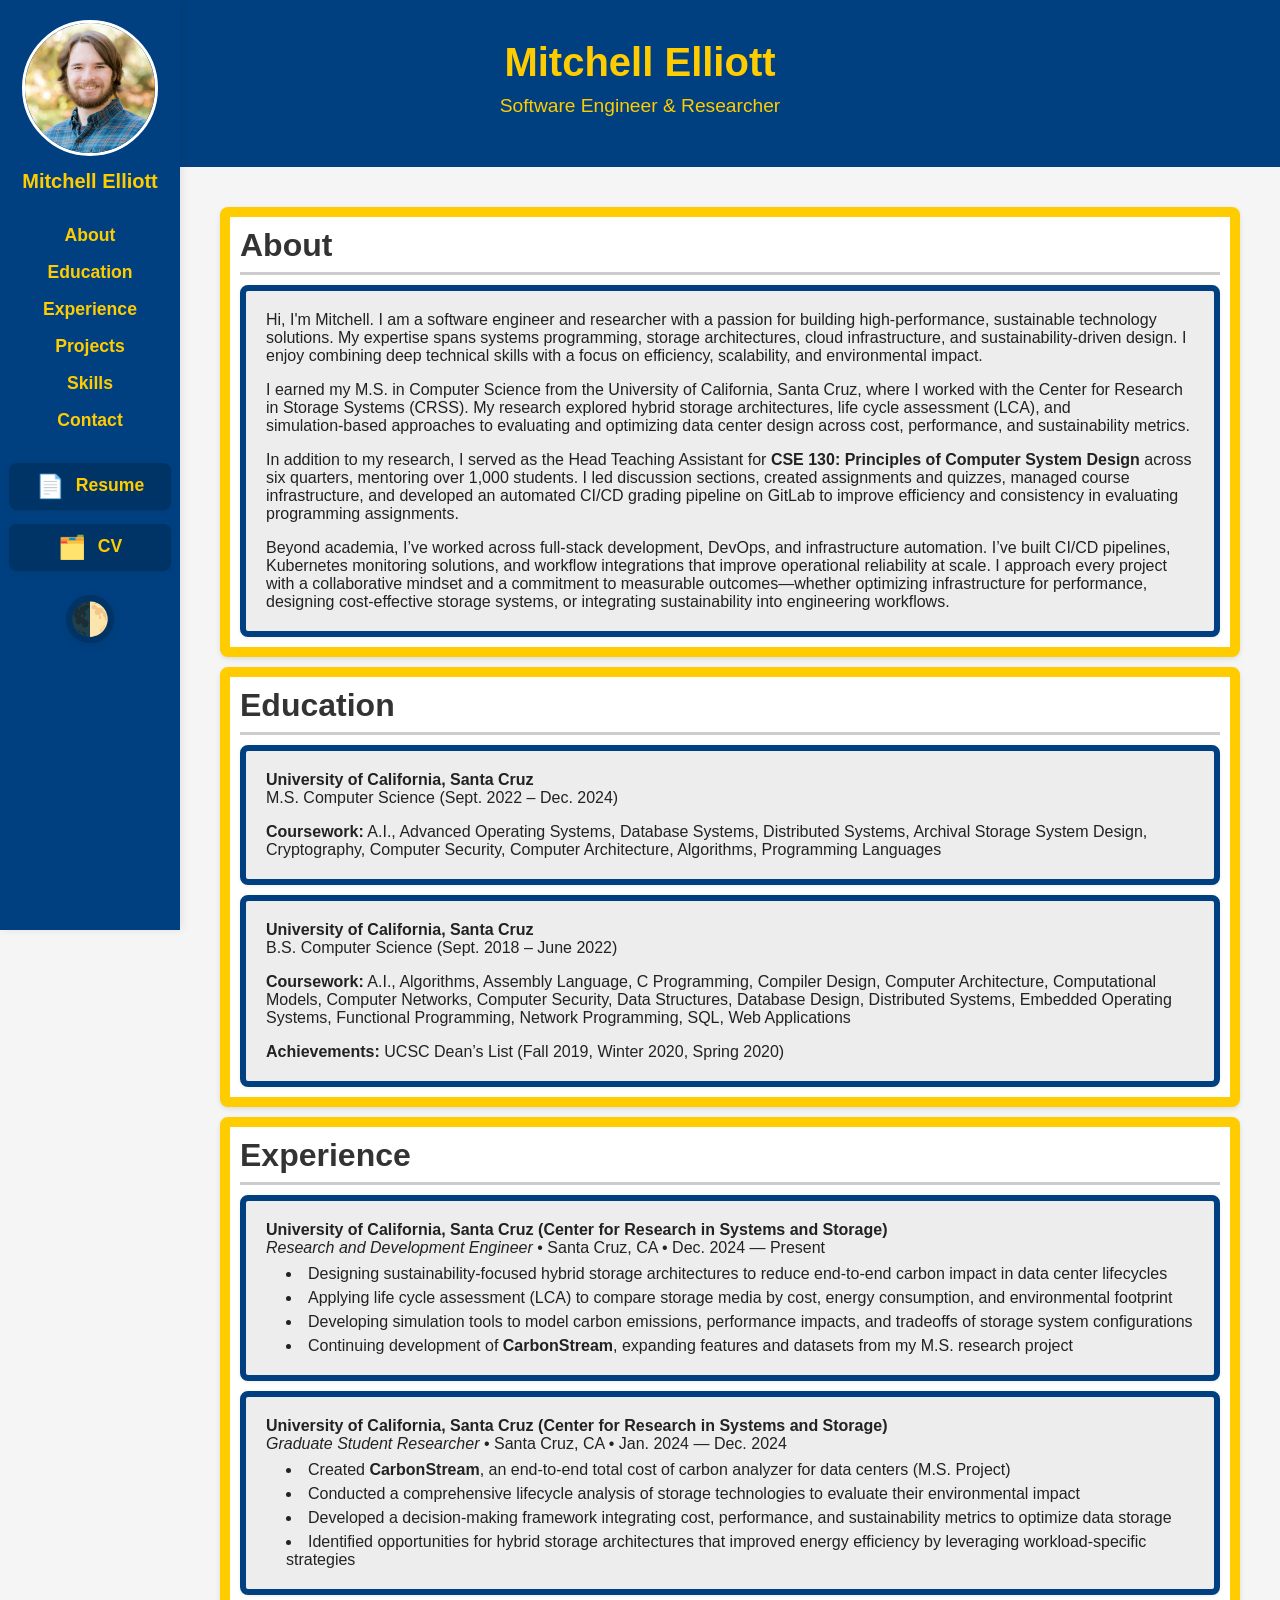
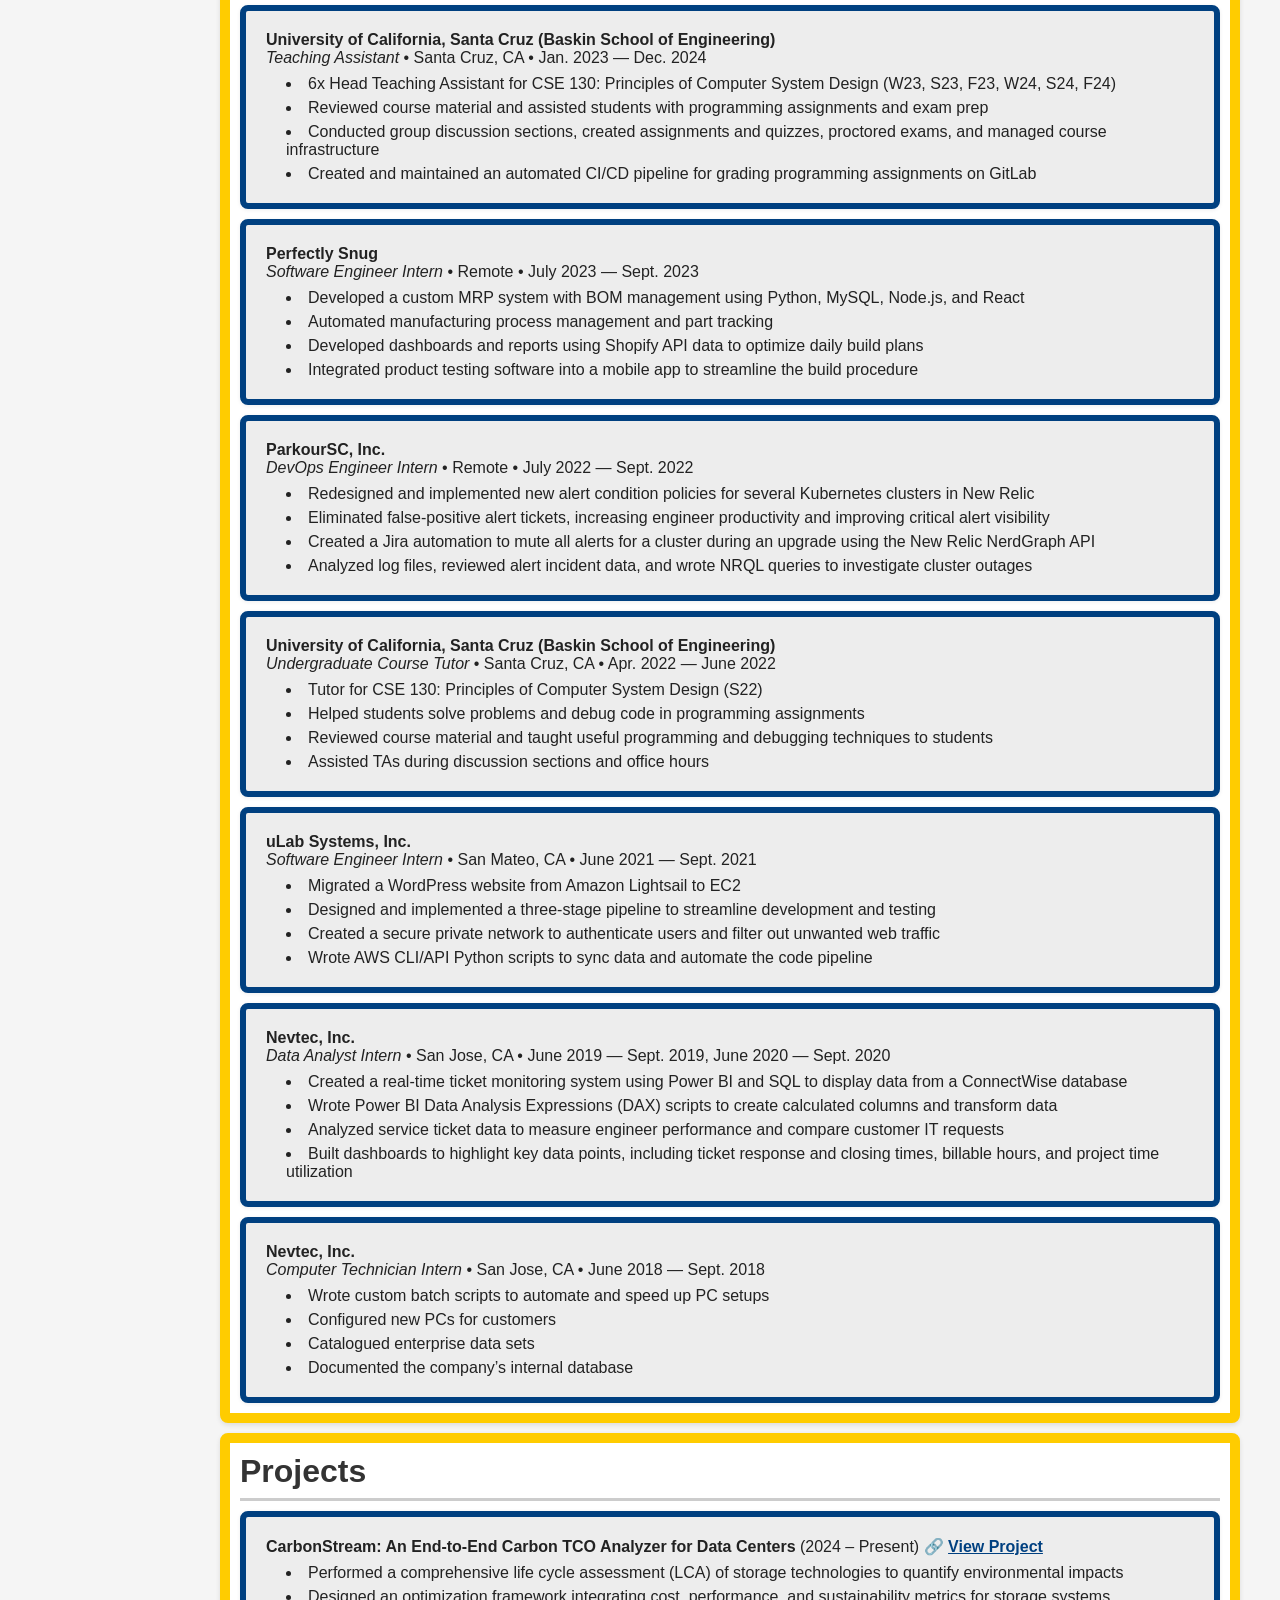
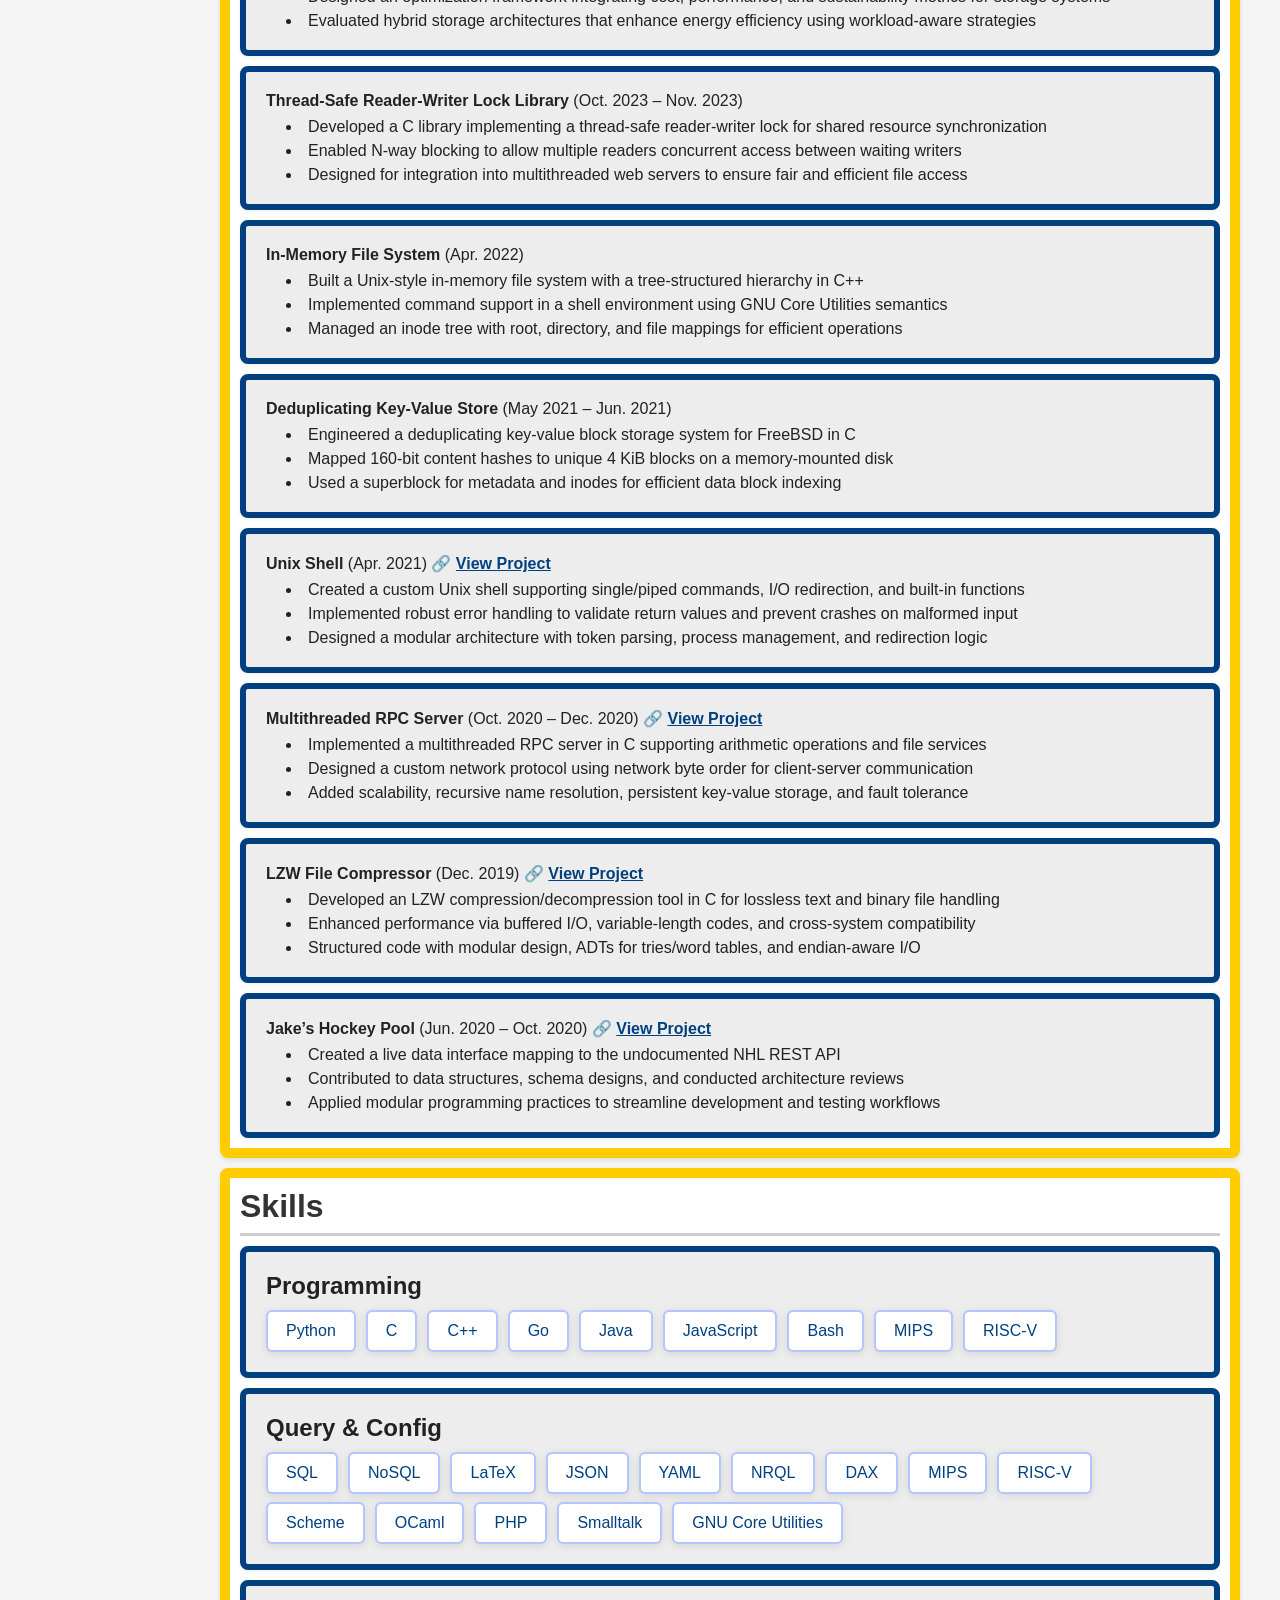
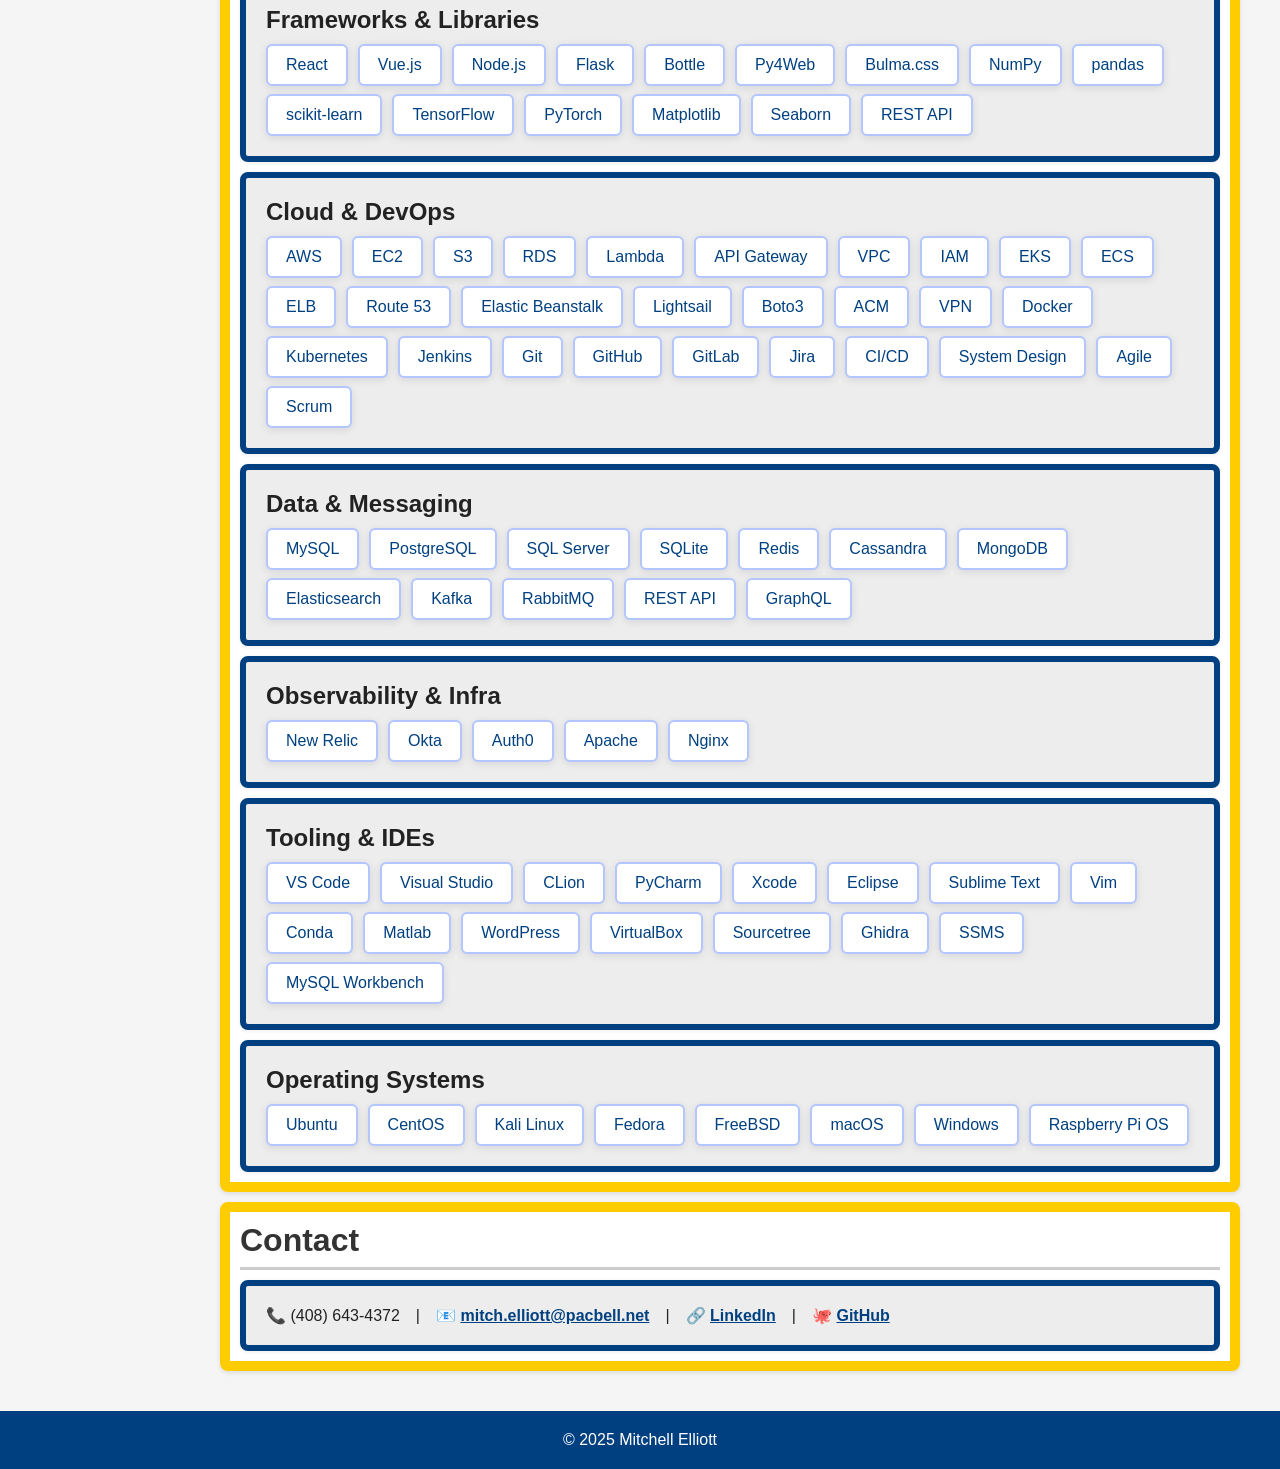
==== index.html @ 2343f13c "feat: Updated website and documents" ====
<!DOCTYPE html>
<html lang="en">
<head>
    <meta charset="UTF-8">
    <meta name="viewport" content="width=device-width, initial-scale=1.0">
    <title>Mitchell Elliott - Portfolio</title>
    <style>
        body {
            font-family: 'Arial', sans-serif;
            margin: 0;
            padding: 0;
            background-color: #f5f5f5;
            color: #333;
        }
        body.light-theme {
            background-color: #f5f5f5;
            color: #333;
        }
        body.dark-theme {
            background-color: #181818;
            color: #eee;
        }
        body.dark-theme section {
            background: #181818;
            color: #eee;
            border-left: 10px solid #444;
            border-right: 10px solid #444;
            border-top: 10px solid #444;
            border-bottom: 10px solid #444;
        }
        body.dark-theme header,
        body.dark-theme .footer,
        body.dark-theme .sidebar {
            background: #004080;
            color: #fff;
        }
        body.light-theme header,
        body.light-theme .footer,
        body.light-theme .sidebar {
            background: #004080;
            color: #fff;
        }
        body.dark-theme .sidebar a {
            color: #ffcc00;
        }
        body.dark-theme .sidebar a:hover {
            color: #fff;
        }
        body.light-theme .sidebar a {
            color: #ffcc00;
        }
        body.light-theme .sidebar a:hover {
            color: #fff;
        }
        header h1, header p, header a {
            color: #ffcc00 !important;
        }
        .container {
            margin: 0;
            padding: 20px;
            margin-left: 200px;
            margin-right: 20px;
            padding-top: 20px; /* match left/right padding */
            padding-bottom: 20px; /* match left/right padding */
        }
        /* Remove extra margin above first section and below last section */
        .container section:first-child {
            margin-top: 0;
        }
        .container section:last-child {
            margin-bottom: 0;
        }
        header {
            background: #004080;
            color: #fff;
            text-align: center;
            padding: 40px 20px;
            margin-bottom: 20px;
            position: relative;
        }
        header h1 {
            margin: 0;
            font-size: 2.5em;
        }
        header p {
            font-size: 1.2em;
            margin: 10px 0;
        }
        header img {
            width: 150px;
            height: 150px;
            border-radius: 50%;
            border: 5px solid #fff;
            position: absolute;
            top: 20px;
            right: 40px;
        }
        section {
            background: #fff;
            margin-bottom: 10px;
            padding: 10px 10px;
            border-radius: 8px;
            box-shadow: 0 2px 5px rgba(0, 0, 0, 0.1);
            border-left: 10px solid #ffcc00;
            border-right: 10px solid #ffcc00;
            border-top: 10px solid #ffcc00;
            border-bottom: 10px solid #ffcc00;
        }
        body.dark-theme section {
            background: #181818;
            color: #eee;
            border: 10px solid #ffcc00;
        }
        /* Sub-boxes: education-item and section-item (all sub-boxes) */
        .education-item, .section-item {
            border: 6px solid #004080;
            border-radius: 8px;
            box-shadow: 0 1px 4px rgba(0,0,0,0.07);
            padding: 20px 20px;
            background: #ededed;
        }
        body.light-theme .education-item, body.light-theme .section-item {
            background: #ededed;
            color: #222;
            border: 6px solid #004080;
        }
        body.dark-theme .education-item, body.dark-theme .section-item {
            background: #232323 !important;
            color: #f8f8f8;
            border: 6px solid #004080;
        }
        section h2 {
            font-size: 2em;
            margin-top: 0;
            margin-bottom: 10px;
            border-bottom: 3px solid #ccc;
            padding-bottom: 8px;
        }
        section h3 {
            font-size: 1.5em;
            margin-top: 0;
            margin-bottom: 10px;
        }
        ul {
            padding: 0;
            list-style: none;
        }
        ul li {
            margin-top: 0;
            margin-bottom: 0;
            border-bottom: 3px solid #ccc;
            padding-top: 8px;
            padding-bottom: 8px;
        }
        ul li:not(:last-child) {
            margin-bottom: 0;
            padding-bottom: 8px;
        }
        ul li:last-child {
            border-bottom: none !important;
            margin-bottom: 0 !important;
            padding-bottom: 0px !important;
            padding-top: 0 !important;
        }
        .skills-inline {
            display: flex;
            flex-wrap: wrap;
            gap: 8px 10px;
            margin: 8px 0 0 0;
        }
        .skills-inline span {
            background: #fff;
            color: #004080;
            border-radius: 6px;
            padding: 10px 18px;
            font-size: 1em;
            font-weight: 500;
            border: 2.5px solid #b3c6ff;
            box-shadow: 0 2px 8px rgba(0,0,0,0.10);
            transition: background 0.2s, color 0.2s, box-shadow 0.2s;
            white-space: nowrap;
            background-clip: padding-box;
            display: inline-block;
            text-align: center;
        }
        body.dark-theme .skills-inline span {
            background: #232f4b;
            color: #ffcc00;
            border: 2.5px solid #004080;
            box-shadow: 0 2px 8px rgba(0,0,0,0.30);
        }
        .skills-inline span:hover {
            background: #e0e7ff;
            color: #002850;
            box-shadow: 0 4px 16px rgba(0,0,0,0.13);
        }
        body.dark-theme .skills-inline span:hover {
            background: #003366;
            color: #fff;
            box-shadow: 0 4px 16px rgba(0,0,0,0.35);
        }
        .footer {
            text-align: center;
            background: #004080;
            color: #fff;
            padding: 4px 10px;
            margin-top: 20px;
            font-size: 1em;
        }
        .footer a {
            color: #ff6600;
            text-decoration: none;
        }
        .sidebar {
            position: fixed;
            top: 0;
            left: 0;
            height: 100%;
            width: 180px;
            background: #004080;
            color: #fff;
            padding-top: 30px;
            padding-left: 0px;
            z-index: 1000;
            box-shadow: 2px 0 8px rgba(0,0,0,0.08);
        }
        .sidebar ul {
            list-style: none;
            padding: 0;
            margin: 0;
            text-align: center;
        }
        .sidebar ul li {
            margin: 0 0 18px 0;
            border: none;
        }
        .sidebar ul li:not(:last-child) {
            margin-bottom: 0;
        }
        .sidebar ul li:last-child {
            margin-top: 8px;
            margin-bottom: 0;
        }
        .sidebar a {
            color: #ffcc00;
            text-decoration: none;
            font-size: 1.1em;
            font-weight: bold;
            transition: color 0.2s;
            display: inline-block;
        }
        .sidebar a:hover {
            color: #fff;
        }
        .sidebar-link-box {
            background: #003366;
            border-radius: 8px;
            padding: 10px 0 10px 0;
            width: 90%;
            margin: 0 auto;
            box-shadow: 0 1px 6px rgba(0,0,0,0.10);
            transition: background 0.2s;
        }
        .sidebar-link-box-link {
            color: #ffcc00;
            font-weight: bold;
            font-size: 1.05em;
            text-decoration: none;
            display: inline-block;
            width: 100%;
            transition: color 0.2s;
        }
        .sidebar-link-box-link:hover {
            color: #fff;
        }
        body.dark-theme .sidebar-link-box {
            background: #002850;
        }
        body.dark-theme .sidebar-link-box-link {
            color: #ffcc00;
        }
        body.dark-theme .sidebar-link-box-link:hover {
            color: #fff;
        }
        .education-list {
            display: flex;
            flex-direction: column;
            gap: 10px;
            margin-top: 10px;
        }
        .education-item {
            color: #222;
            border-radius: 8px;
            box-shadow: 0 1px 4px rgba(0,0,0,0.07);
            padding: 20px 20px;
            border: 6px solid #004080;
            background: #ededed;
        }
        body.light-theme .education-item {
            background: #ededed;
            color: #222;
            border: 6px solid #004080;
        }
        body.dark-theme .education-item {
            background: #232323 !important;
            color: #f8f8f8;
            border: 6px solid #004080;
        }
        /* Section item box formatting for Experience, Projects, Skills */
        .section-list {
            display: flex;
            flex-direction: column;
            gap: 10px;
            margin-top: 10px;
        }
        .section-item {
            background: none;
            color: #f8f8f8;
            border-radius: 8px;
            box-shadow: 0 1px 4px rgba(0,0,0,0.07);
            padding: 20px 20px;
            border: 6px solid #004080;
            background: #ededed;
        }
        body.light-theme .section-item {
            background: #ededed;
            color: #222;
            border: 6px solid #004080;
        }
        body.dark-theme .section-item {
            background: #232323 !important;
            color: #f8f8f8;
            border: 6px solid #004080;
        }
        .section-item p {
            margin: 0 0 1em 0;
            padding: 0;
        }
        .section-item p:last-child {
            margin-bottom: 0;
        }
        .section-item ul {
            margin: 8px 0 0 10px;
            padding: 0 0 0 10px;
            list-style: disc inside;
        }
        .section-item ul li {
            border: none;
            padding: 0 0 6px 0;
            margin: 0;
            color: inherit;
            font-size: 1em;
        }
        .education-item ul li:last-child {
            margin-bottom: 0 !important;
            padding-bottom: 0 !important;
        }
        .education-item ul {
            margin-bottom: 0 !important;
        }
        .section-item a {
            color: #004080;
            text-decoration: underline;
            font-weight: bold;
        }
        body.dark-theme .section-item a {
            color: #66aaff;
        }
        body.dark-theme .section-item a:hover {
            color: #3388dd;
        }
        .section-item a:hover {
            color: #002850;
        }
        /* Mode button circle styling to match sidebar-link-box */
        #theme-icon-btn {
            width: 48px;
            height: 48px;
            border-radius: 50%;
            border: 3px solid #003366;
            background: #003366;
            color: #ffcc00;
            font-size: 2em;
            font-weight: bold;
            display: flex;
            align-items: center;
            justify-content: center;
            text-align: center;
            cursor: pointer;
            box-shadow: 0 2px 8px rgba(0,0,0,0.10);
            transition: border 0.2s, background 0.2s, color 0.2s;
            padding: 0;
            line-height: 1;
        }
        body.dark-theme #theme-icon-btn {
            background: #002850;
            color: #ffcc00;
            border: 3px solid #ffcc00;
        }
        #theme-icon-btn:focus {
            outline: none;
            box-shadow: 0 0 0 3px #b3c6ff;
        }
        @media (max-width: 800px) {
            .sidebar {
                position: static;
                width: 100%;
                height: auto;
                box-shadow: none;
                padding-top: 0;
            }
            .container {
                margin-left: 0;
                margin-right: 0;
                padding-top: 20px;
                padding-bottom: 20px;
            }
        }
    </style>
</head>
<body>
    <header>
        <h1>Mitchell Elliott</h1>
        <p>Software Engineer & Researcher</p>
    </header>

    <nav class="sidebar">
        <div style="text-align:center; margin-bottom: 24px;">
            <img src="assets/images/picture.jpeg" alt="Mitchell Elliott" style="width: 130px; height: 130px; border-radius: 50%; border: 3px solid #fff; margin-bottom: 10px; margin-top: -10px;">
            <div style="font-size: 1.25em; font-weight: bold; color: #ffcc00; margin-bottom: 0;">Mitchell Elliott</div>
        </div>
        <ul>
            <li><a href="#about">About</a></li>
            <li><a href="#education">Education</a></li>
            <li><a href="#experience">Experience</a></li>
            <li><a href="#projects">Projects</a></li>
            <li><a href="#skills">Skills</a></li>
            <li><a href="#contact">Contact</a></li>
        </ul>
        <div style="margin-top: 32px; text-align: center; display: flex; flex-direction: column; gap: 14px; align-items: center;">
            <div class="sidebar-link-box">
                <a href="Mitchell_Elliott_Resume.pdf" target="_blank" class="sidebar-link-box-link">
                    <span style="font-size:1.3em; vertical-align:middle; margin-right:6px;">📄</span> Resume
                </a>
            </div>
            <div class="sidebar-link-box">
                <a href="Mitchell_Elliott_CV.pdf" target="_blank" class="sidebar-link-box-link">
                    <span style="font-size:1.3em; vertical-align:middle; margin-right:6px;">🗂️</span> CV
                </a>
            </div>
            <div style="margin-top: 10px; width: 100%; display: flex; flex-direction: column; align-items: center; position:relative;">
                <button id="theme-icon-btn">
                    🌓
                </button>
                <div id="theme-dropdown" style="display:none; position:absolute; left:50%; transform:translateX(-50%); top:56px; background:#fff; border-radius:8px; box-shadow:0 2px 8px rgba(0,0,0,0.12); min-width:80px; z-index:10;">
                    <button class="theme-option" data-theme="system" style="width:100%; background:none; border:none; padding:8px 0; font-size:1.5em; cursor:pointer;">🌓</button>
                    <button class="theme-option" data-theme="light" style="width:100%; background:none; border:none; padding:8px 0; font-size:1.5em; cursor:pointer;">☀️</button>
                    <button class="theme-option" data-theme="dark" style="width:100%; background:none; border:none; padding:8px 0; font-size:1.5em; cursor:pointer;">🌙</button>
                </div>
            </div>
        </div>
    </nav>

    <div class="container">
        <section id="about">
            <h2>About</h2>
            <div class="section-item">
                <p>
                    Hi, I'm Mitchell. I am a software engineer and researcher with a passion for building high‑performance, sustainable technology solutions.
                    My expertise spans systems programming, storage architectures, cloud infrastructure, and sustainability‑driven design.
                    I enjoy combining deep technical skills with a focus on efficiency, scalability, and environmental impact.
                </p>
                <p>
                    I earned my M.S. in Computer Science from the University of California, Santa Cruz, where I worked with the Center for
                    Research in Storage Systems (CRSS). My research explored hybrid storage architectures, life cycle assessment (LCA),
                    and simulation‑based approaches to evaluating and optimizing data center design across cost, performance, and
                    sustainability metrics.
                </p>
                <p>
                    In addition to my research, I served as the Head Teaching Assistant for <strong>CSE 130: Principles of Computer System Design</strong> across six quarters, mentoring over 1,000 students.
                    I led discussion sections, created assignments and quizzes, managed course infrastructure, and developed an automated
                    CI/CD grading pipeline on GitLab to improve efficiency and consistency in evaluating programming assignments.
                </p>
                <p>
                    Beyond academia, I’ve worked across full‑stack development, DevOps, and infrastructure automation. I’ve built CI/CD
                    pipelines, Kubernetes monitoring solutions, and workflow integrations that improve operational reliability at scale.
                    I approach every project with a collaborative mindset and a commitment to measurable outcomes—whether optimizing
                    infrastructure for performance, designing cost‑effective storage systems, or integrating sustainability into
                    engineering workflows.
                </p>
            </div>
        </section>

        <section id="education">
            <h2>Education</h2>
            <div class="education-list">
                <div class="education-item">
                    <strong>University of California, Santa Cruz</strong><br>
                    <span class="degree">M.S. Computer Science</span> <span class="date">(Sept. 2022 – Dec. 2024)</span>
                    <div class="coursework">
                        <ul><li><strong>Coursework:</strong> A.I., Advanced Operating Systems, Database Systems, Distributed Systems, Archival Storage System Design, Cryptography, Computer Security, Computer Architecture, Algorithms, Programming Languages</li></ul>
                    </div>
                </div>
                <div class="education-item">
                    <strong>University of California, Santa Cruz</strong><br>
                    <span class="degree">B.S. Computer Science</span> <span class="date">(Sept. 2018 – June 2022)</span>
                    <div class="coursework">
                        <ul><li><strong>Coursework:</strong> A.I., Algorithms, Assembly Language, C Programming, Compiler Design, Computer Architecture, Computational Models, Computer Networks, Computer Security, Data Structures, Database Design, Distributed Systems, Embedded Operating Systems, Functional Programming, Network Programming, SQL, Web Applications</li></ul>
                    </div>
                    <div class="achievements">
                        <ul><li><strong>Achievements:</strong> UCSC Dean’s List (Fall 2019, Winter 2020, Spring 2020)</li></ul>
                    </div>
                </div>
            </div>
        </section>

        <section id="experience">
            <h2>Experience</h2>
            <div class="section-list">
                <div class="section-item">
                    <strong>University of California, Santa Cruz (Center for Research in Systems and Storage)</strong><br>
                    <em>Research and Development Engineer</em> • Santa Cruz, CA • <span>Dec. 2024 — Present</span>
                    <ul>
                        <li>Designing sustainability-focused hybrid storage architectures to reduce end-to-end carbon impact in data center lifecycles</li>
                        <li>Applying life cycle assessment (LCA) to compare storage media by cost, energy consumption, and environmental footprint</li>
                        <li>Developing simulation tools to model carbon emissions, performance impacts, and tradeoffs of storage system configurations</li>
                        <li>Continuing development of <strong>CarbonStream</strong>, expanding features and datasets from my M.S. research project</li>
                    </ul>
                </div>
                <div class="section-item">
                    <strong>University of California, Santa Cruz (Center for Research in Systems and Storage)</strong><br>
                    <em>Graduate Student Researcher</em> • Santa Cruz, CA • <span>Jan. 2024 — Dec. 2024</span>
                    <ul>
                        <li>Created <strong>CarbonStream</strong>, an end-to-end total cost of carbon analyzer for data centers (M.S. Project)</li>
                        <li>Conducted a comprehensive lifecycle analysis of storage technologies to evaluate their environmental impact</li>
                        <li>Developed a decision-making framework integrating cost, performance, and sustainability metrics to optimize data storage</li>
                        <li>Identified opportunities for hybrid storage architectures that improved energy efficiency by leveraging workload-specific strategies</li>
                    </ul>
                </div>
                <div class="section-item">
                    <strong>University of California, Santa Cruz (Baskin School of Engineering)</strong><br>
                    <em>Teaching Assistant</em> • Santa Cruz, CA • <span>Jan. 2023 — Dec. 2024</span>
                    <ul>
                        <li>6x Head Teaching Assistant for CSE 130: Principles of Computer System Design (W23, S23, F23, W24, S24, F24)</li>
                        <li>Reviewed course material and assisted students with programming assignments and exam prep</li>
                        <li>Conducted group discussion sections, created assignments and quizzes, proctored exams, and managed course infrastructure</li>
                        <li>Created and maintained an automated CI/CD pipeline for grading programming assignments on GitLab</li>
                    </ul>
                </div>
                <div class="section-item">
                    <strong>Perfectly Snug</strong><br>
                    <em>Software Engineer Intern</em> • Remote • <span>July 2023 — Sept. 2023</span>
                    <ul>
                        <li>Developed a custom MRP system with BOM management using Python, MySQL, Node.js, and React</li>
                        <li>Automated manufacturing process management and part tracking</li>
                        <li>Developed dashboards and reports using Shopify API data to optimize daily build plans</li>
                        <li>Integrated product testing software into a mobile app to streamline the build procedure</li>
                    </ul>
                </div>
                <div class="section-item">
                    <strong>ParkourSC, Inc.</strong><br>
                    <em>DevOps Engineer Intern</em> • Remote • <span>July 2022 — Sept. 2022</span>
                    <ul>
                        <li>Redesigned and implemented new alert condition policies for several Kubernetes clusters in New Relic</li>
                        <li>Eliminated false-positive alert tickets, increasing engineer productivity and improving critical alert visibility</li>
                        <li>Created a Jira automation to mute all alerts for a cluster during an upgrade using the New Relic NerdGraph API</li>
                        <li>Analyzed log files, reviewed alert incident data, and wrote NRQL queries to investigate cluster outages</li>
                    </ul>
                </div>
                <div class="section-item">
                    <strong>University of California, Santa Cruz (Baskin School of Engineering)</strong><br>
                    <em>Undergraduate Course Tutor</em> • Santa Cruz, CA • <span>Apr. 2022 — June 2022</span>
                    <ul>
                        <li>Tutor for CSE 130: Principles of Computer System Design (S22)</li>
                        <li>Helped students solve problems and debug code in programming assignments</li>
                        <li>Reviewed course material and taught useful programming and debugging techniques to students</li>
                        <li>Assisted TAs during discussion sections and office hours</li>
                    </ul>
                </div>
                <div class="section-item">
                    <strong>uLab Systems, Inc.</strong><br>
                    <em>Software Engineer Intern</em> • San Mateo, CA • <span>June 2021 — Sept. 2021</span>
                    <ul>
                        <li>Migrated a WordPress website from Amazon Lightsail to EC2</li>
                        <li>Designed and implemented a three-stage pipeline to streamline development and testing</li>
                        <li>Created a secure private network to authenticate users and filter out unwanted web traffic</li>
                        <li>Wrote AWS CLI/API Python scripts to sync data and automate the code pipeline</li>
                    </ul>
                </div>
                <div class="section-item">
                    <strong>Nevtec, Inc.</strong><br>
                    <em>Data Analyst Intern</em> • San Jose, CA • <span>June 2019 — Sept. 2019, June 2020 — Sept. 2020</span>
                    <ul>
                        <li>Created a real-time ticket monitoring system using Power BI and SQL to display data from a ConnectWise database</li>
                        <li>Wrote Power BI Data Analysis Expressions (DAX) scripts to create calculated columns and transform data</li>
                        <li>Analyzed service ticket data to measure engineer performance and compare customer IT requests</li>
                        <li>Built dashboards to highlight key data points, including ticket response and closing times, billable hours, and project time utilization</li>
                    </ul>
                </div>
                <div class="section-item">
                    <strong>Nevtec, Inc.</strong><br>
                    <em>Computer Technician Intern</em> • San Jose, CA • <span>June 2018 — Sept. 2018</span>
                    <ul>
                        <li>Wrote custom batch scripts to automate and speed up PC setups</li>
                        <li>Configured new PCs for customers</li>
                        <li>Catalogued enterprise data sets</li>
                        <li>Documented the company’s internal database</li>
                    </ul>
                </div>
            </div>
        </section>
        <section id="projects">
            <h2>Projects</h2>
            <div class="section-list">

                <div class="section-item">
                <strong>CarbonStream: An End-to-End Carbon TCO Analyzer for Data Centers</strong> (2024 – Present)
                <span style="color: black;">🔗</span>
                <a href="https://github.com/melliott18/carbonstream" target="_blank">View Project</a>
                <ul>
                    <li>Performed a comprehensive life cycle assessment (LCA) of storage technologies to quantify environmental impacts</li>
                    <li>Designed an optimization framework integrating cost, performance, and sustainability metrics for storage systems</li>
                    <li>Evaluated hybrid storage architectures that enhance energy efficiency using workload‑aware strategies</li>
                </ul>
                </div>

                <div class="section-item">
                <strong>Thread‑Safe Reader‑Writer Lock Library</strong> (Oct. 2023 – Nov. 2023)
                <ul>
                    <li>Developed a C library implementing a thread‑safe reader‑writer lock for shared resource synchronization</li>
                    <li>Enabled N‑way blocking to allow multiple readers concurrent access between waiting writers</li>
                    <li>Designed for integration into multithreaded web servers to ensure fair and efficient file access</li>
                </ul>
                </div>

                <div class="section-item">
                <strong>In‑Memory File System</strong> (Apr. 2022)
                <ul>
                    <li>Built a Unix‑style in‑memory file system with a tree‑structured hierarchy in C++</li>
                    <li>Implemented command support in a shell environment using GNU Core Utilities semantics</li>
                    <li>Managed an inode tree with root, directory, and file mappings for efficient operations</li>
                </ul>
                </div>

                <div class="section-item">
                <strong>Deduplicating Key‑Value Store</strong> (May 2021 – Jun. 2021)
                <ul>
                    <li>Engineered a deduplicating key‑value block storage system for FreeBSD in C</li>
                    <li>Mapped 160‑bit content hashes to unique 4 KiB blocks on a memory‑mounted disk</li>
                    <li>Used a superblock for metadata and inodes for efficient data block indexing</li>
                </ul>
                </div>

                <div class="section-item">
                <strong>Unix Shell</strong> (Apr. 2021)
                <span style="color: black;">🔗</span>
                <a href="https://github.com/melliott18/cshell" target="_blank">View Project</a>
                <ul>
                    <li>Created a custom Unix shell supporting single/piped commands, I/O redirection, and built‑in functions</li>
                    <li>Implemented robust error handling to validate return values and prevent crashes on malformed input</li>
                    <li>Designed a modular architecture with token parsing, process management, and redirection logic</li>
                </ul>
                </div>

                <div class="section-item">
                <strong>Multithreaded RPC Server</strong> (Oct. 2020 – Dec. 2020)
                <span style="color: black;">🔗</span>
                <a href="https://github.com/melliott18/rpc-server" target="_blank">View Project</a>
                <ul>
                    <li>Implemented a multithreaded RPC server in C supporting arithmetic operations and file services</li>
                    <li>Designed a custom network protocol using network byte order for client‑server communication</li>
                    <li>Added scalability, recursive name resolution, persistent key‑value storage, and fault tolerance</li>
                </ul>
                </div>

                <div class="section-item">
                <strong>LZW File Compressor</strong> (Dec. 2019)
                <span style="color: black;">🔗</span>
                <a href="https://github.com/melliott18/file-compressor" target="_blank">View Project</a>
                <ul>
                    <li>Developed an LZW compression/decompression tool in C for lossless text and binary file handling</li>
                    <li>Enhanced performance via buffered I/O, variable‑length codes, and cross‑system compatibility</li>
                    <li>Structured code with modular design, ADTs for tries/word tables, and endian‑aware I/O</li>
                </ul>
                </div>

                <div class="section-item">
                <strong>Jake’s Hockey Pool</strong> (Jun. 2020 – Oct. 2020)
                <span style="color: black;">🔗</span>
                <a href="https://github.com/melliott18/jakes-hockey-pool" target="_blank">View Project</a>
                <ul>
                    <li>Created a live data interface mapping to the undocumented NHL REST API</li>
                    <li>Contributed to data structures, schema designs, and conducted architecture reviews</li>
                    <li>Applied modular programming practices to streamline development and testing workflows</li>
                </ul>
                </div>

            </div>
        </section>

        <section id="skills">
            <h2>Skills</h2>
            <div class="section-list">
                <div class="section-item">
                    <h3>Programming</h3>
                    <div class="skills-inline">
                        <span>Python</span> <span>C</span> <span>C++</span> <span>Go</span> <span>Java</span> <span>JavaScript</span> <span>Bash</span> <span>MIPS</span> <span>RISC‑V</span>
                    </div>
                </div>
                <div class="section-item">
                    <h3>Query &amp; Config</h3>
                    <div class="skills-inline">
                        <span>SQL</span> <span>NoSQL</span> <span>LaTeX</span> <span>JSON</span> <span>YAML</span> <span>NRQL</span> <span>DAX</span> <span>MIPS</span> <span>RISC‑V</span> <span>Scheme</span> <span>OCaml</span> <span>PHP</span> <span>Smalltalk</span> <span>GNU Core Utilities</span>
                    </div>
                </div>
                <div class="section-item">
                    <h3>Frameworks &amp; Libraries</h3>
                    <div class="skills-inline">
                        <span>React</span> <span>Vue.js</span> <span>Node.js</span> <span>Flask</span> <span>Bottle</span> <span>Py4Web</span> <span>Bulma.css</span> <span>NumPy</span> <span>pandas</span> <span>scikit-learn</span> <span>TensorFlow</span> <span>PyTorch</span> <span>Matplotlib</span> <span>Seaborn</span> <span>REST API</span>
                    </div>
                </div>
                <div class="section-item">
                    <h3>Cloud &amp; DevOps</h3>
                    <div class="skills-inline">
                        <span>AWS</span> <span>EC2</span> <span>S3</span> <span>RDS</span> <span>Lambda</span> <span>API Gateway</span> <span>VPC</span> <span>IAM</span> <span>EKS</span> <span>ECS</span> <span>ELB</span> <span>Route 53</span> <span>Elastic Beanstalk</span> <span>Lightsail</span> <span>Boto3</span> <span>ACM</span> <span>VPN</span> <span>Docker</span> <span>Kubernetes</span> <span>Jenkins</span> <span>Git</span> <span>GitHub</span> <span>GitLab</span> <span>Jira</span> <span>CI/CD</span> <span>System Design</span> <span>Agile</span> <span>Scrum</span>
                    </div>
                </div>
                <div class="section-item">
                    <h3>Data &amp; Messaging</h3>
                    <div class="skills-inline">
                        <span>MySQL</span> <span>PostgreSQL</span> <span>SQL Server</span> <span>SQLite</span> <span>Redis</span> <span>Cassandra</span> <span>MongoDB</span> <span>Elasticsearch</span> <span>Kafka</span> <span>RabbitMQ</span> <span>REST API</span> <span>GraphQL</span>
                    </div>
                </div>
                <div class="section-item">
                    <h3>Observability &amp; Infra</h3>
                    <div class="skills-inline">
                        <span>New Relic</span> <span>Okta</span> <span>Auth0</span> <span>Apache</span> <span>Nginx</span>
                    </div>
                </div>
                <div class="section-item">
                    <h3>Tooling &amp; IDEs</h3>
                    <div class="skills-inline">
                        <span>VS Code</span> <span>Visual Studio</span> <span>CLion</span> <span>PyCharm</span> <span>Xcode</span> <span>Eclipse</span> <span>Sublime Text</span> <span>Vim</span> <span>Conda</span> <span>Matlab</span> <span>WordPress</span> <span>VirtualBox</span> <span>Sourcetree</span> <span>Ghidra</span> <span>SSMS</span> <span>MySQL Workbench</span>
                    </div>
                </div>
                <div class="section-item">
                    <h3>Operating Systems</h3>
                    <div class="skills-inline">
                        <span>Ubuntu</span> <span>CentOS</span> <span>Kali Linux</span> <span>Fedora</span> <span>FreeBSD</span> <span>macOS</span> <span>Windows</span> <span>Raspberry Pi OS</span>
                    </div>
                </div>
            </div>
        </section>

        <section id="contact">
            <h2>Contact</h2>
            <div class="section-list">
                <div class="section-item" style="text-align:left;">
                    <div style="margin-bottom: 0; margin-top: 0; display: flex; flex-wrap: wrap; align-items: center; gap: 16px;">
                        <span>📞 (408) 643-4372</span> |
                        <span>📧 <a href="mailto:mitch.elliott@pacbell.net">mitch.elliott@pacbell.net</a></span> |
                        <span>🔗 <a href="https://linkedin.com/in/mitchellelliott18" target="_blank">LinkedIn</a></span> |
                        <span>🐙 <a href="https://github.com/melliott18" target="_blank">GitHub</a></span>
                    </div>
                </div>
            </div>
        </section>
    </div>

    <footer class="footer">
        <p>© 2025 Mitchell Elliott</p>
    </footer>
    <script>
    // Custom theme dropdown logic with icon button and persistence
    (function() {
        const iconBtn = document.getElementById('theme-icon-btn');
        const dropdown = document.getElementById('theme-dropdown');
        const emoji = { system: '🌓', light: '☀️', dark: '🌙' };
        let currentTheme = 'system';
        function applyTheme(theme, isSystem) {
            document.body.classList.remove('light-theme', 'dark-theme');
            if (theme === 'light') {
                document.body.classList.add('light-theme');
            } else if (theme === 'dark') {
                document.body.classList.add('dark-theme');
            }
            iconBtn.textContent = emoji[isSystem ? 'system' : theme];
            currentTheme = isSystem ? 'system' : theme;
            localStorage.setItem('portfolioTheme', currentTheme);
        }
        iconBtn.addEventListener('click', function(e) {
            dropdown.style.display = dropdown.style.display === 'block' ? 'none' : 'block';
        });
        document.querySelectorAll('.theme-option').forEach(function(btn) {
            btn.addEventListener('click', function(e) {
                const theme = btn.getAttribute('data-theme');
                if (theme === 'system') {
                    const systemTheme = window.matchMedia('(prefers-color-scheme: dark)').matches ? 'dark' : 'light';
                    applyTheme(systemTheme, true);
                } else {
                    applyTheme(theme, false);
                }
                dropdown.style.display = 'none';
            });
        });
        // On load, set to saved theme or system
        const savedTheme = localStorage.getItem('portfolioTheme');
        if (savedTheme && emoji[savedTheme]) {
            if (savedTheme === 'system') {
                const systemTheme = window.matchMedia('(prefers-color-scheme: dark)').matches ? 'dark' : 'light';
                applyTheme(systemTheme, true);
            } else {
                applyTheme(savedTheme, false);
            }
        } else {
            // Always default to system icon and system theme
            const systemTheme = window.matchMedia('(prefers-color-scheme: dark)').matches ? 'dark' : 'light';
            applyTheme(systemTheme, true);
        }
        // Listen for system changes
        window.matchMedia('(prefers-color-scheme: dark)').addEventListener('change', e => {
            if (currentTheme === 'system') {
                applyTheme(e.matches ? 'dark' : 'light', true);
            }
        });
        // Hide dropdown when clicking outside
        document.addEventListener('click', function(e) {
            if (!iconBtn.contains(e.target) && !dropdown.contains(e.target)) {
                dropdown.style.display = 'none';
            }
        });
    })();
    </script>
</body>
</html>
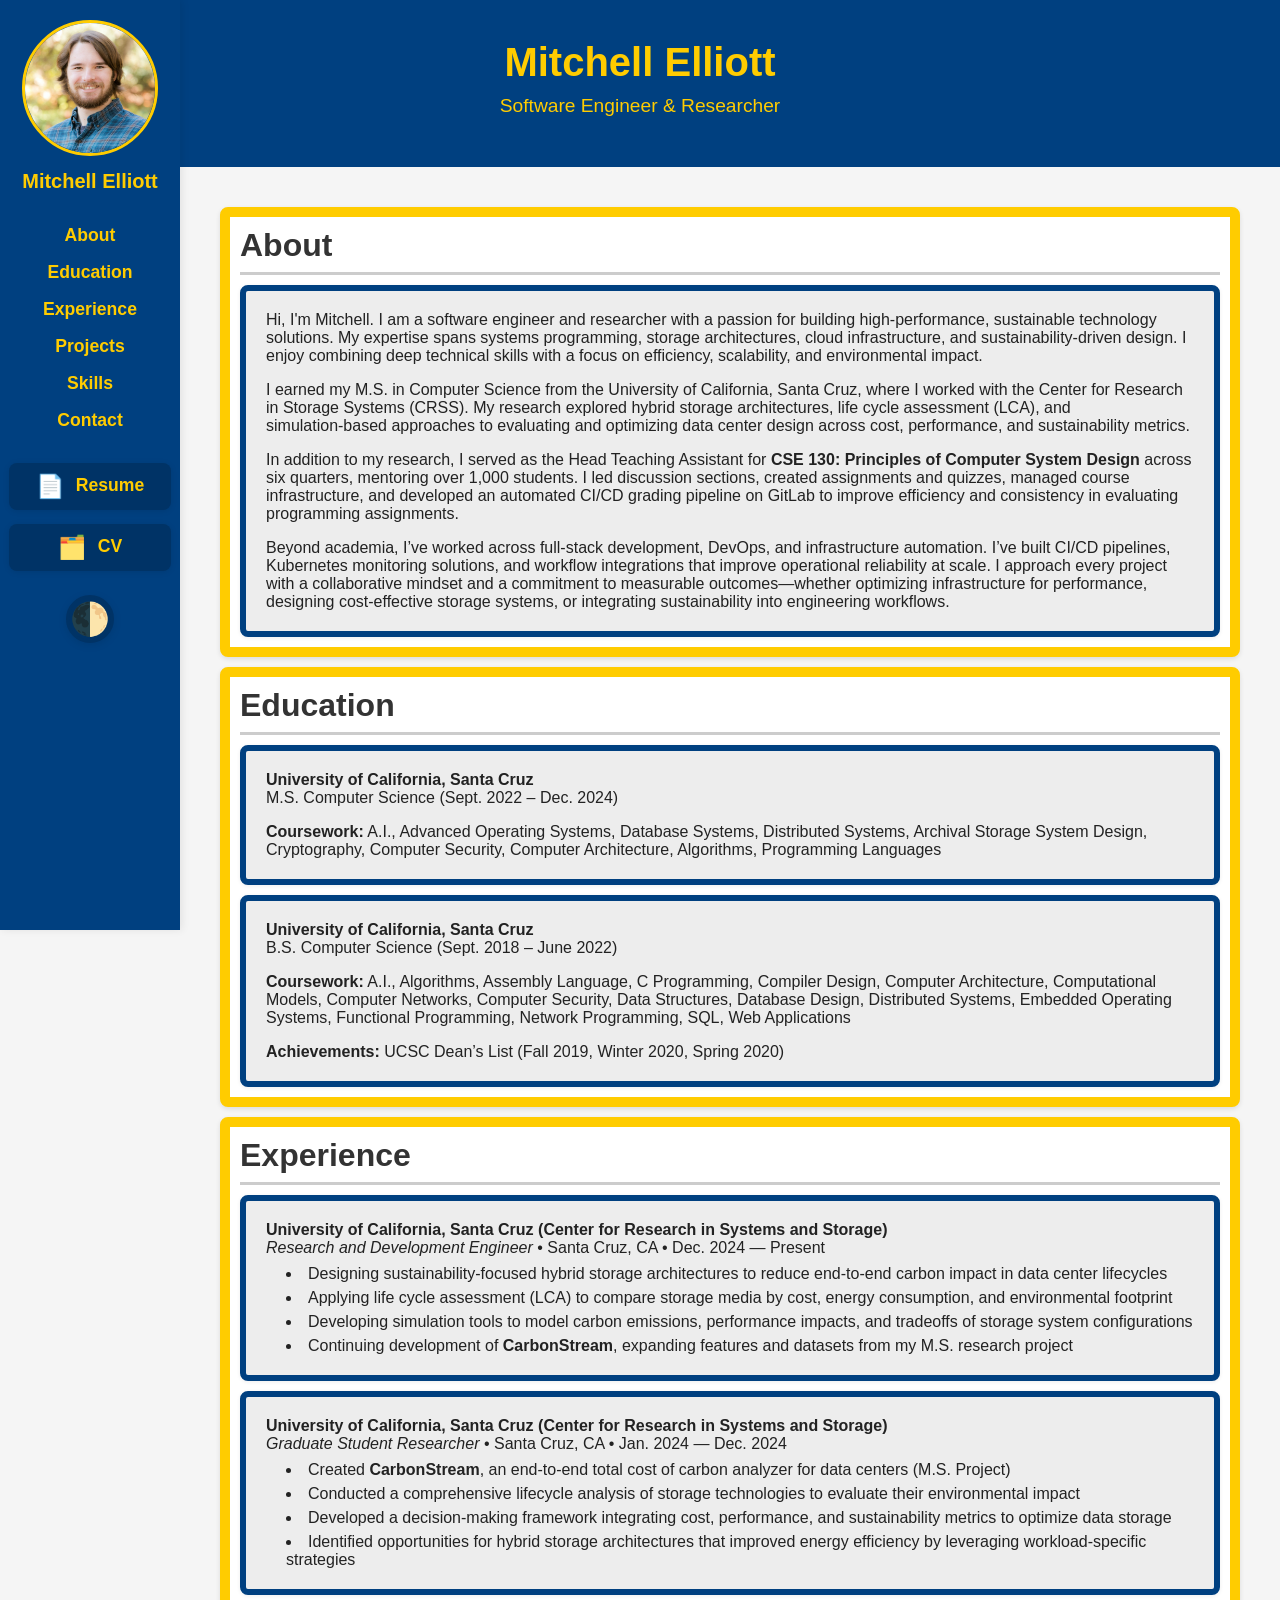
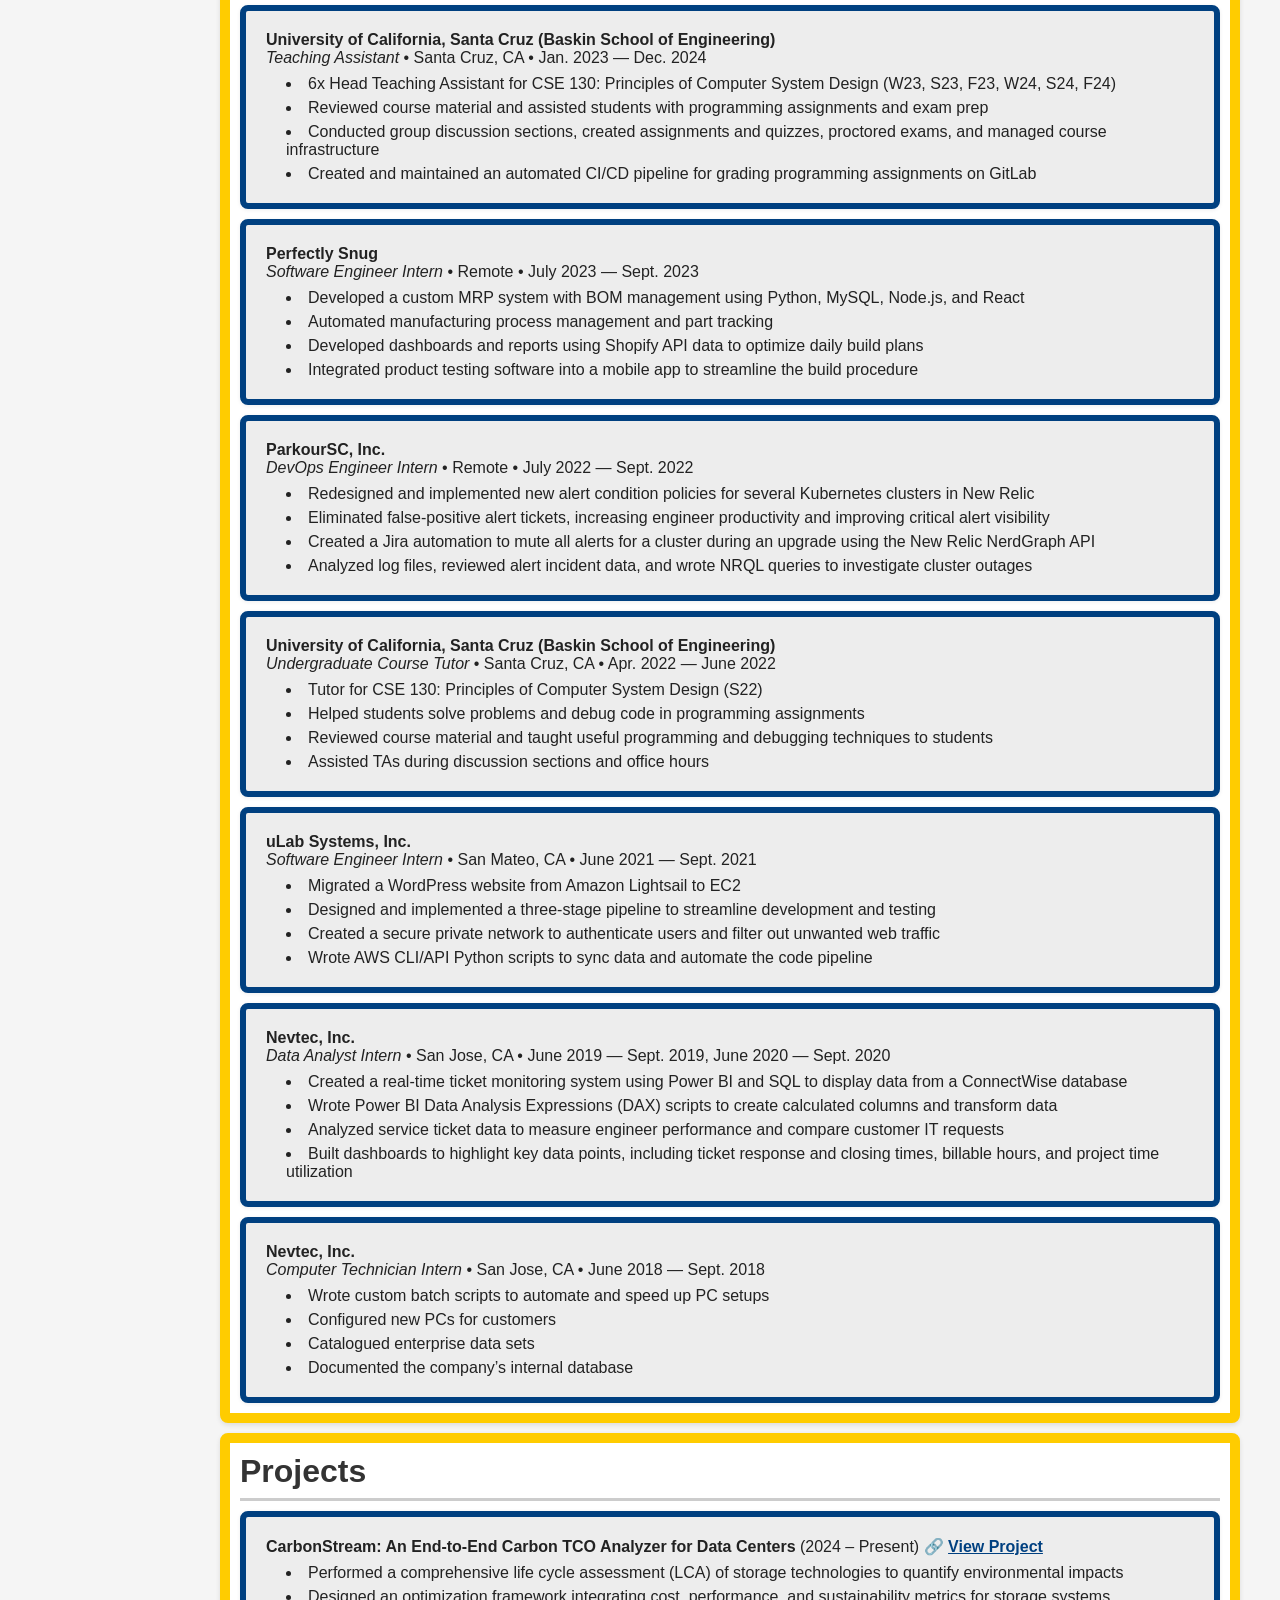
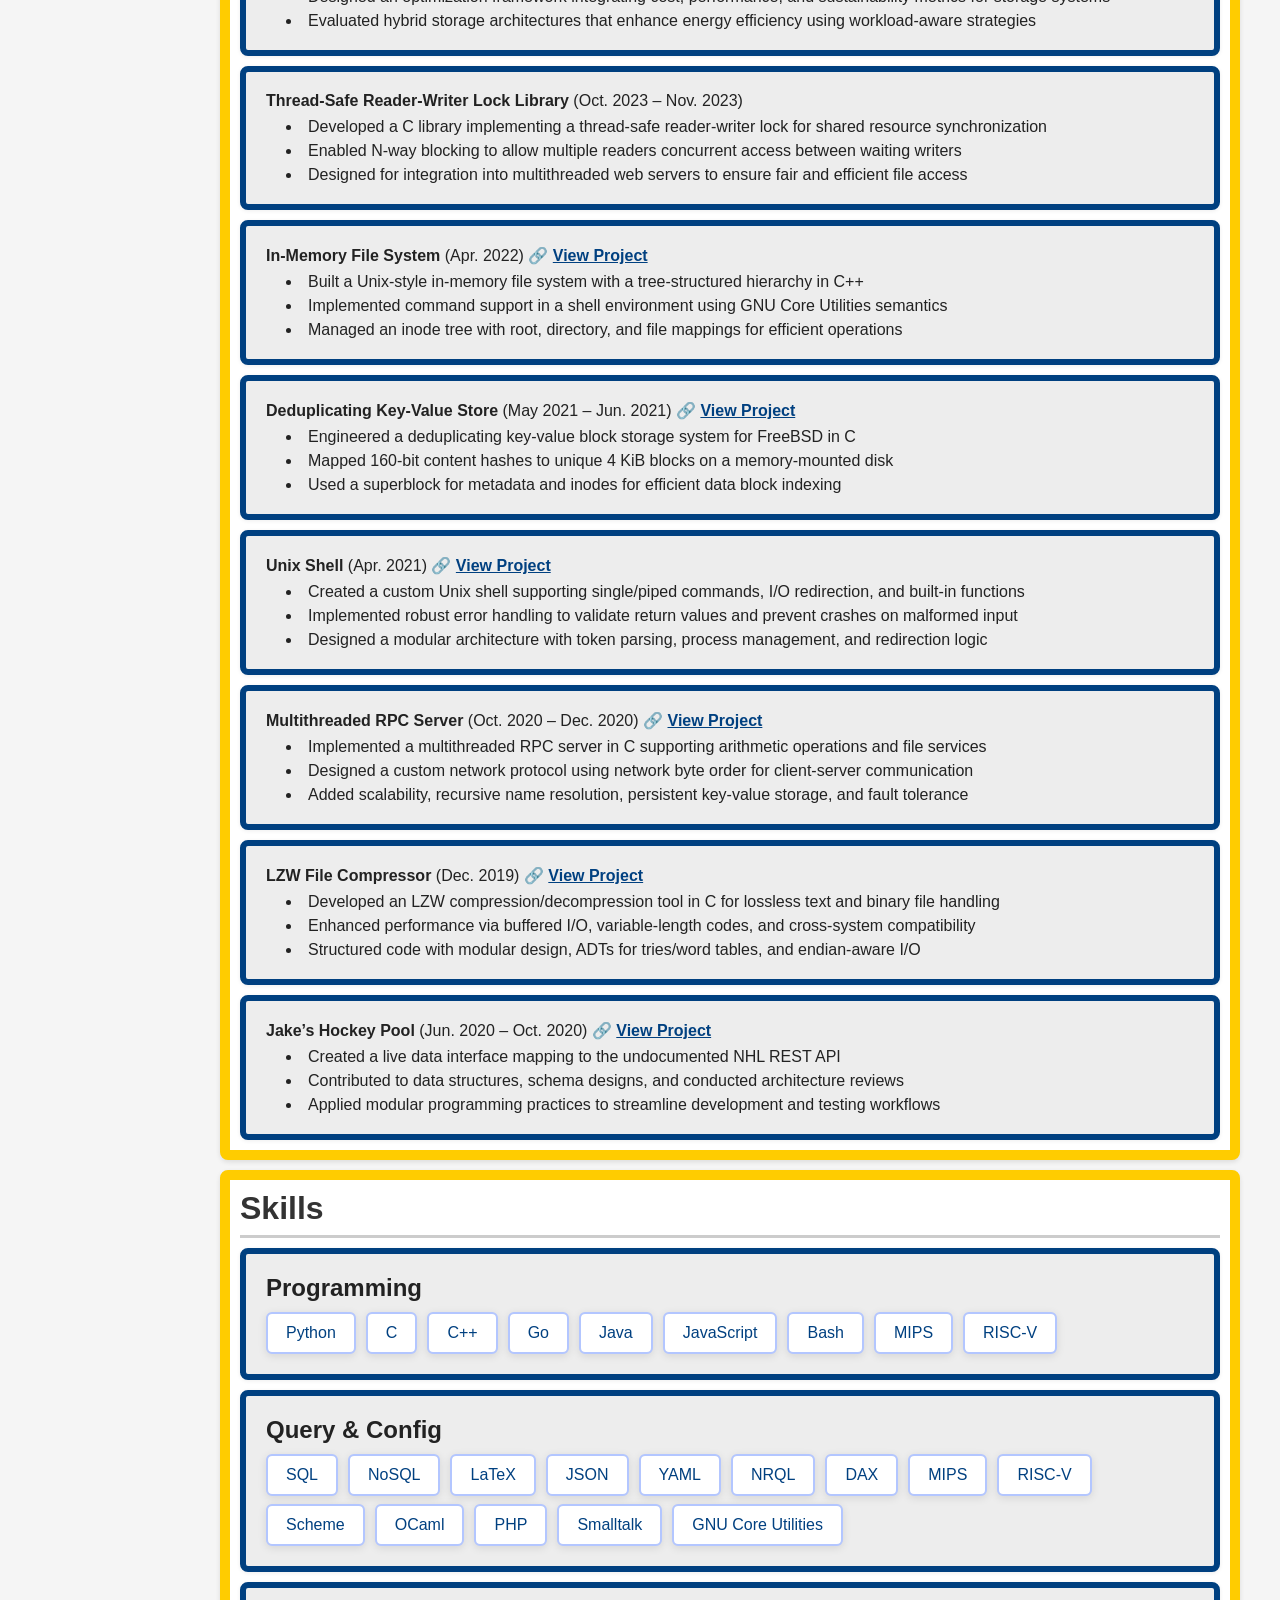
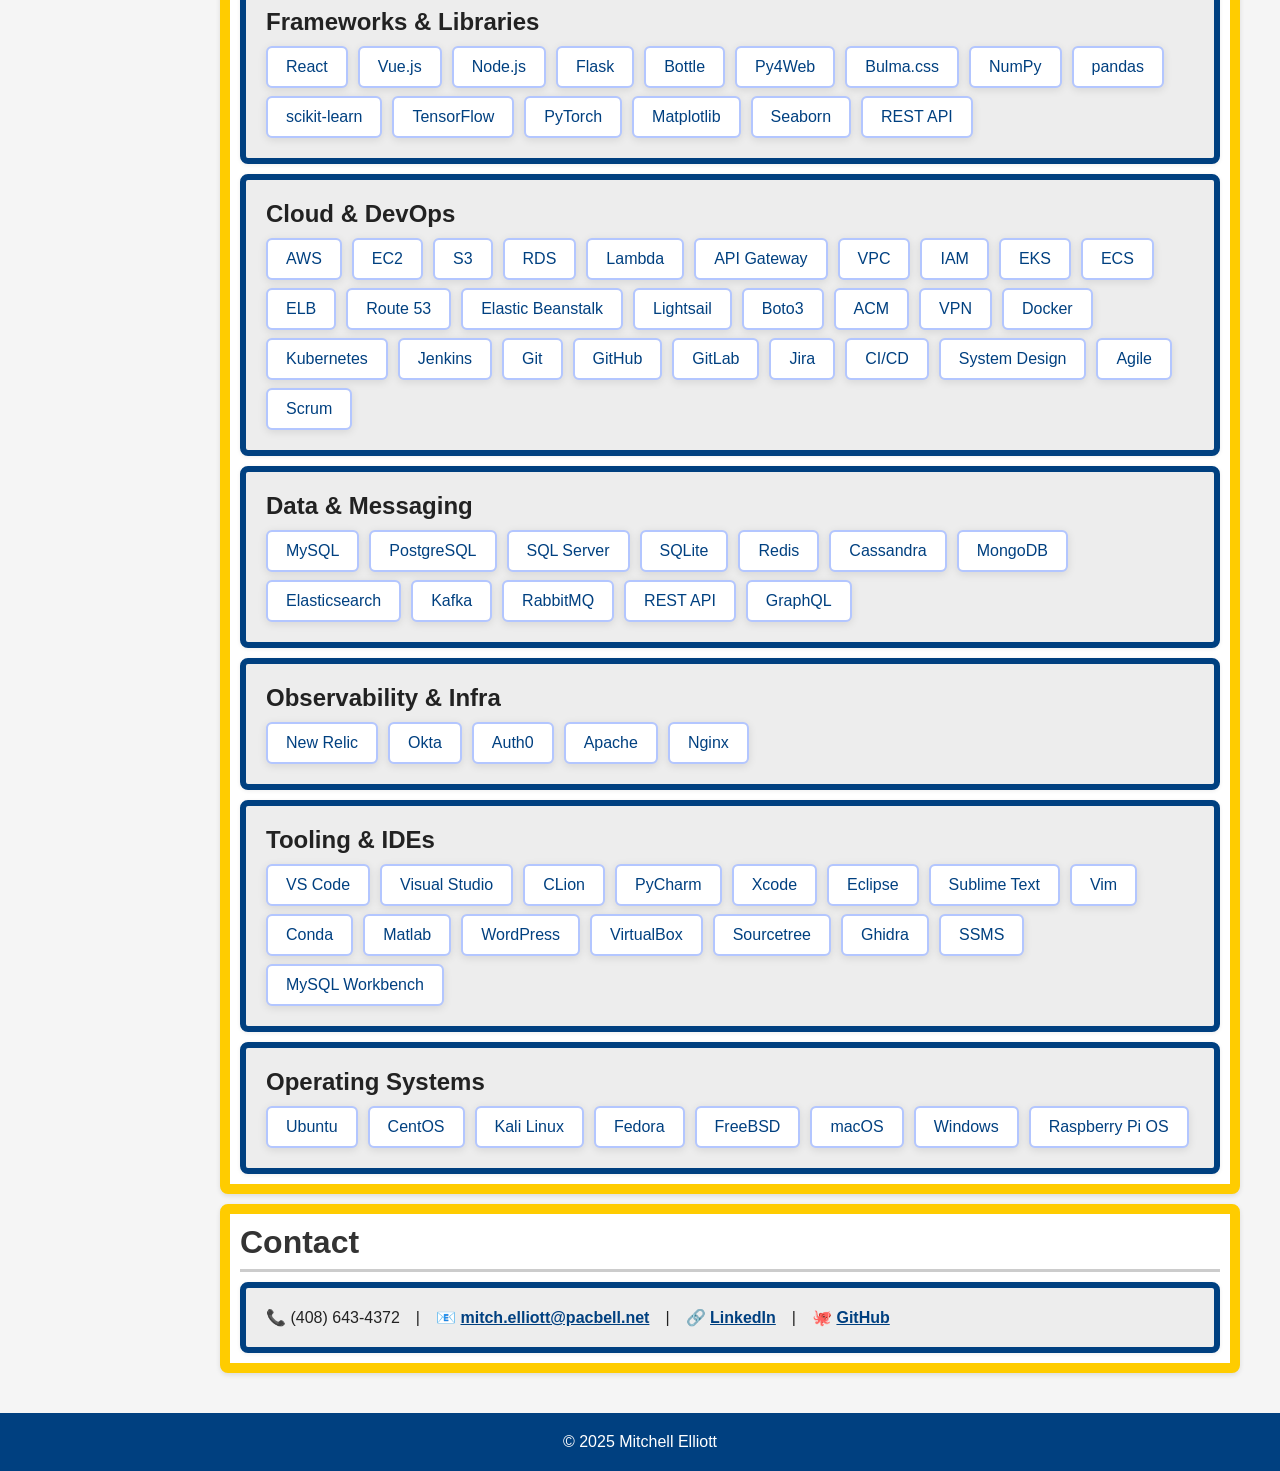
==== commit aebd3973: "feat: added additional project links" ====
--- a/index.html
+++ b/index.html
@@ -426,7 +426,7 @@
 
     <nav class="sidebar">
         <div style="text-align:center; margin-bottom: 24px;">
-            <img src="assets/images/picture.jpeg" alt="Mitchell Elliott" style="width: 130px; height: 130px; border-radius: 50%; border: 3px solid #fff; margin-bottom: 10px; margin-top: -10px;">
+            <img src="assets/images/picture.jpeg" alt="Mitchell Elliott" style="width: 130px; height: 130px; border-radius: 50%; border: 3px solid #ffcc00; margin-bottom: 10px; margin-top: -10px;">
             <div style="font-size: 1.25em; font-weight: bold; color: #ffcc00; margin-bottom: 0;">Mitchell Elliott</div>
         </div>
         <ul>
@@ -635,6 +635,8 @@
 
                 <div class="section-item">
                 <strong>In‑Memory File System</strong> (Apr. 2022)
+                <span style="color: black;">🔗</span>
+                <a href="https://github.com/melliott18/memory-fs" target="_blank">View Project</a>
                 <ul>
                     <li>Built a Unix‑style in‑memory file system with a tree‑structured hierarchy in C++</li>
                     <li>Implemented command support in a shell environment using GNU Core Utilities semantics</li>
@@ -644,6 +646,8 @@
 
                 <div class="section-item">
                 <strong>Deduplicating Key‑Value Store</strong> (May 2021 – Jun. 2021)
+                <span style="color: black;">🔗</span>
+                <a href="https://github.com/melliott18/ddfs" target="_blank">View Project</a>
                 <ul>
                     <li>Engineered a deduplicating key‑value block storage system for FreeBSD in C</li>
                     <li>Mapped 160‑bit content hashes to unique 4 KiB blocks on a memory‑mounted disk</li>
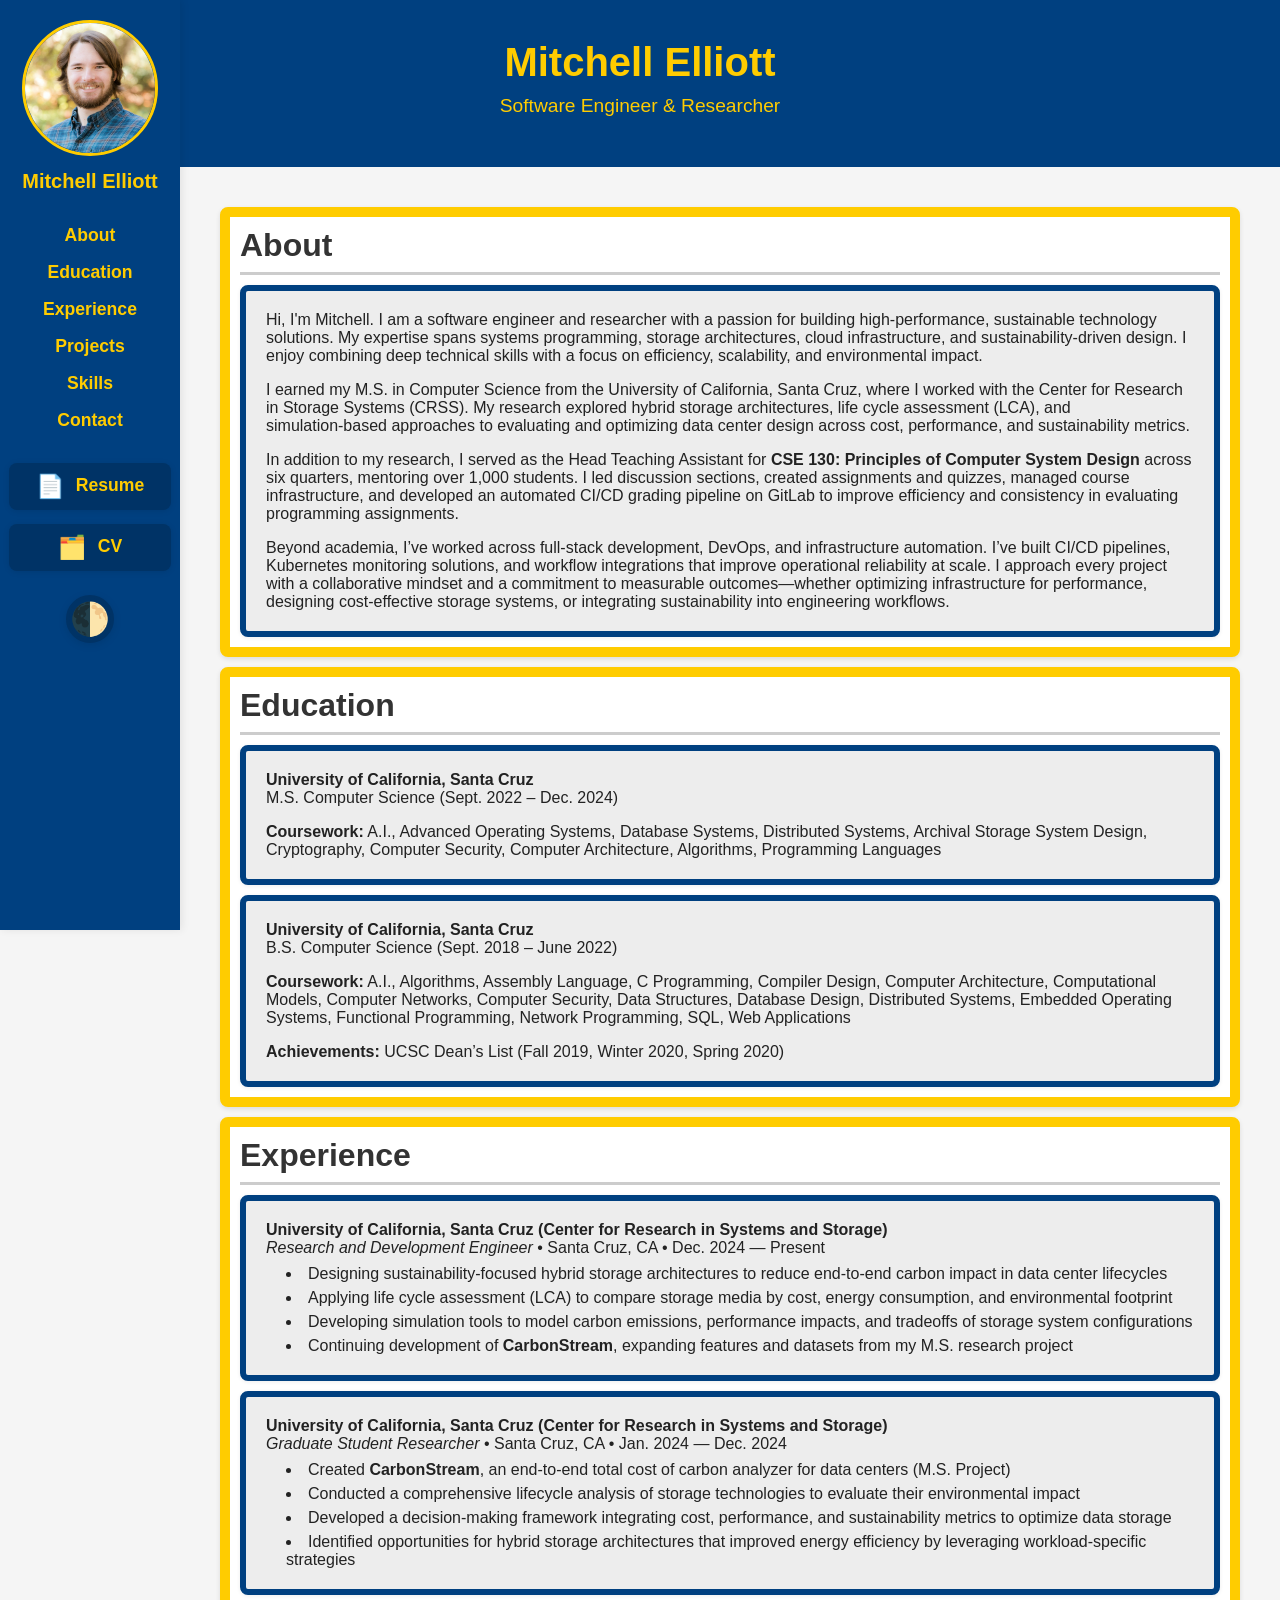
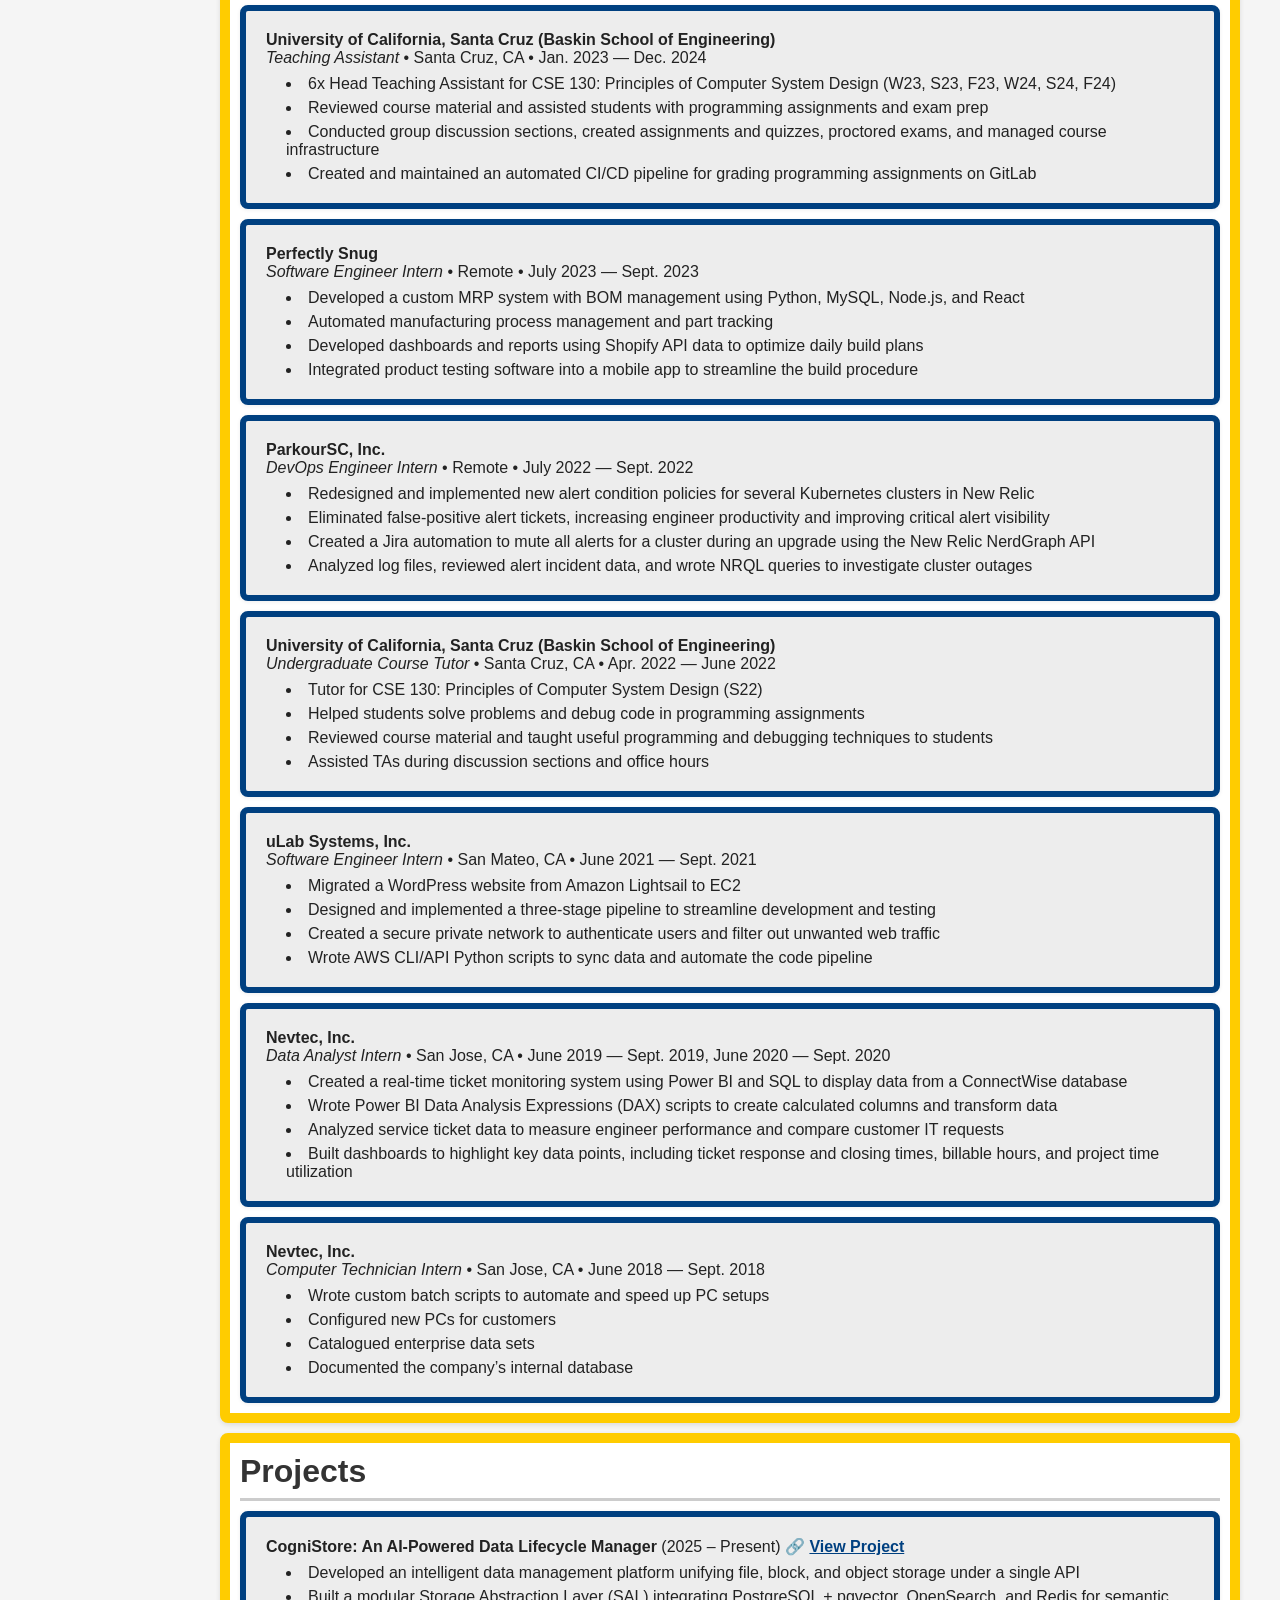
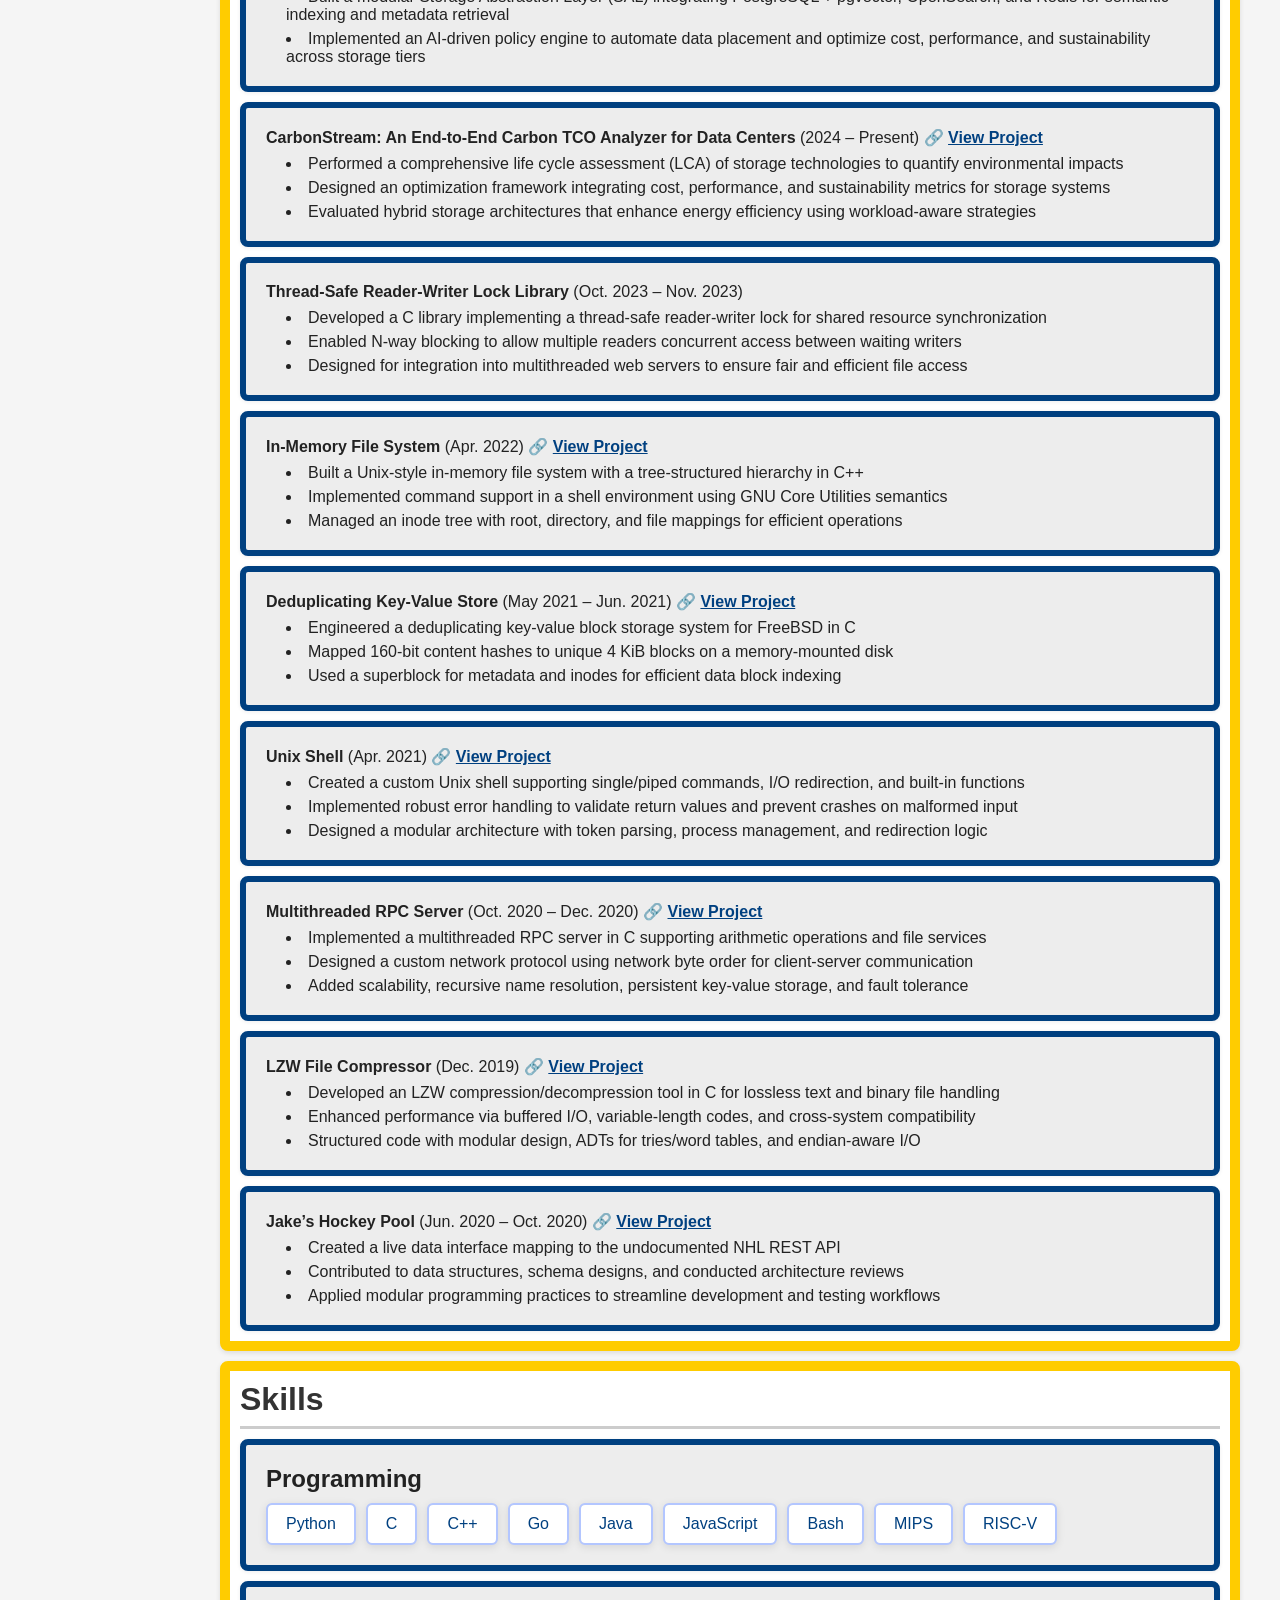
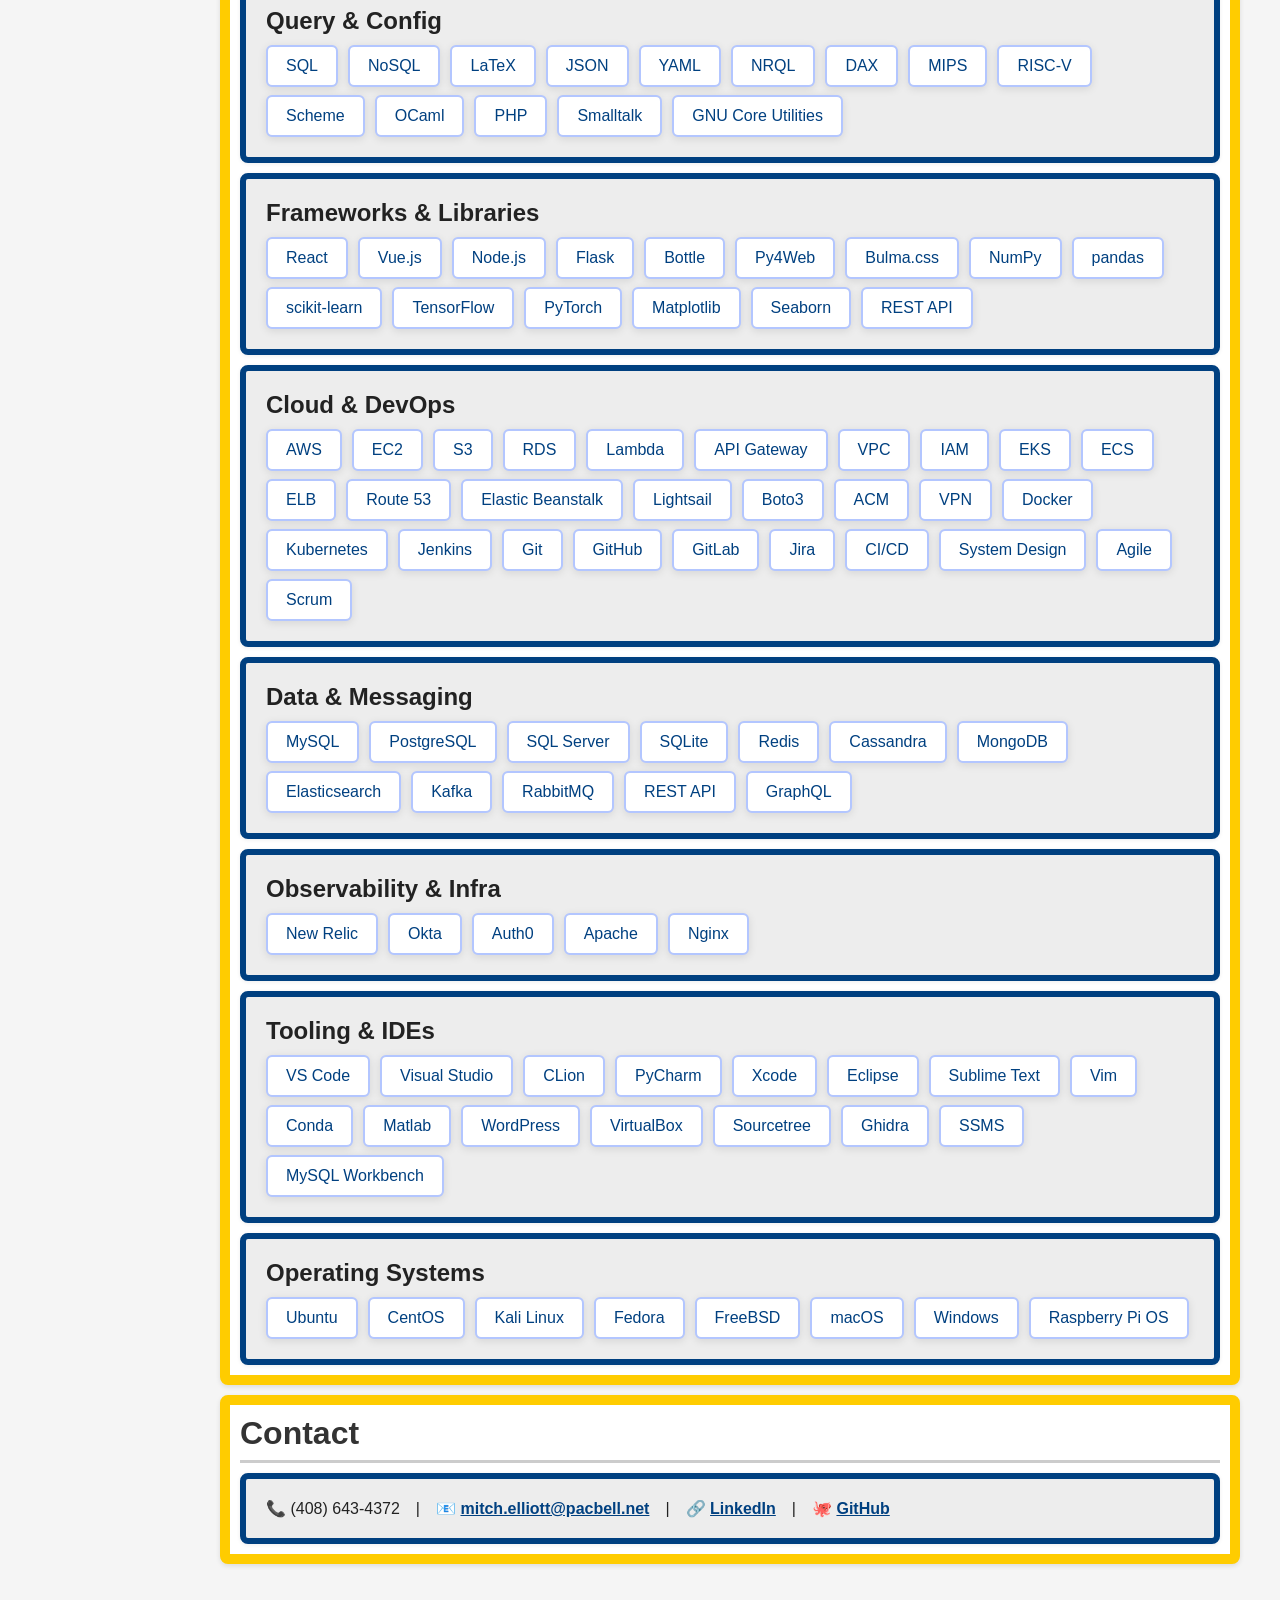
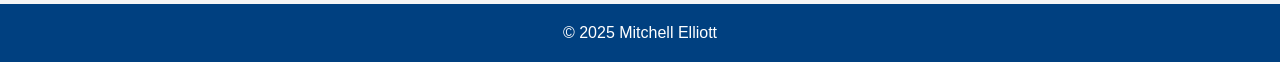
==== commit e3ac9b10: "feat: added new project" ====
--- a/index.html
+++ b/index.html
@@ -614,89 +614,100 @@
             <div class="section-list">
 
                 <div class="section-item">
-                <strong>CarbonStream: An End-to-End Carbon TCO Analyzer for Data Centers</strong> (2024 – Present)
-                <span style="color: black;">🔗</span>
-                <a href="https://github.com/melliott18/carbonstream" target="_blank">View Project</a>
-                <ul>
-                    <li>Performed a comprehensive life cycle assessment (LCA) of storage technologies to quantify environmental impacts</li>
-                    <li>Designed an optimization framework integrating cost, performance, and sustainability metrics for storage systems</li>
-                    <li>Evaluated hybrid storage architectures that enhance energy efficiency using workload‑aware strategies</li>
-                </ul>
-                </div>
-
-                <div class="section-item">
-                <strong>Thread‑Safe Reader‑Writer Lock Library</strong> (Oct. 2023 – Nov. 2023)
-                <ul>
-                    <li>Developed a C library implementing a thread‑safe reader‑writer lock for shared resource synchronization</li>
-                    <li>Enabled N‑way blocking to allow multiple readers concurrent access between waiting writers</li>
-                    <li>Designed for integration into multithreaded web servers to ensure fair and efficient file access</li>
-                </ul>
-                </div>
-
-                <div class="section-item">
-                <strong>In‑Memory File System</strong> (Apr. 2022)
-                <span style="color: black;">🔗</span>
-                <a href="https://github.com/melliott18/memory-fs" target="_blank">View Project</a>
-                <ul>
-                    <li>Built a Unix‑style in‑memory file system with a tree‑structured hierarchy in C++</li>
-                    <li>Implemented command support in a shell environment using GNU Core Utilities semantics</li>
-                    <li>Managed an inode tree with root, directory, and file mappings for efficient operations</li>
-                </ul>
-                </div>
-
-                <div class="section-item">
-                <strong>Deduplicating Key‑Value Store</strong> (May 2021 – Jun. 2021)
-                <span style="color: black;">🔗</span>
-                <a href="https://github.com/melliott18/ddfs" target="_blank">View Project</a>
-                <ul>
-                    <li>Engineered a deduplicating key‑value block storage system for FreeBSD in C</li>
-                    <li>Mapped 160‑bit content hashes to unique 4 KiB blocks on a memory‑mounted disk</li>
-                    <li>Used a superblock for metadata and inodes for efficient data block indexing</li>
-                </ul>
-                </div>
-
-                <div class="section-item">
-                <strong>Unix Shell</strong> (Apr. 2021)
-                <span style="color: black;">🔗</span>
-                <a href="https://github.com/melliott18/cshell" target="_blank">View Project</a>
-                <ul>
-                    <li>Created a custom Unix shell supporting single/piped commands, I/O redirection, and built‑in functions</li>
-                    <li>Implemented robust error handling to validate return values and prevent crashes on malformed input</li>
-                    <li>Designed a modular architecture with token parsing, process management, and redirection logic</li>
-                </ul>
-                </div>
-
-                <div class="section-item">
-                <strong>Multithreaded RPC Server</strong> (Oct. 2020 – Dec. 2020)
-                <span style="color: black;">🔗</span>
-                <a href="https://github.com/melliott18/rpc-server" target="_blank">View Project</a>
-                <ul>
-                    <li>Implemented a multithreaded RPC server in C supporting arithmetic operations and file services</li>
-                    <li>Designed a custom network protocol using network byte order for client‑server communication</li>
-                    <li>Added scalability, recursive name resolution, persistent key‑value storage, and fault tolerance</li>
-                </ul>
-                </div>
-
-                <div class="section-item">
-                <strong>LZW File Compressor</strong> (Dec. 2019)
-                <span style="color: black;">🔗</span>
-                <a href="https://github.com/melliott18/file-compressor" target="_blank">View Project</a>
-                <ul>
-                    <li>Developed an LZW compression/decompression tool in C for lossless text and binary file handling</li>
-                    <li>Enhanced performance via buffered I/O, variable‑length codes, and cross‑system compatibility</li>
-                    <li>Structured code with modular design, ADTs for tries/word tables, and endian‑aware I/O</li>
-                </ul>
-                </div>
-
-                <div class="section-item">
-                <strong>Jake’s Hockey Pool</strong> (Jun. 2020 – Oct. 2020)
-                <span style="color: black;">🔗</span>
-                <a href="https://github.com/melliott18/jakes-hockey-pool" target="_blank">View Project</a>
-                <ul>
-                    <li>Created a live data interface mapping to the undocumented NHL REST API</li>
-                    <li>Contributed to data structures, schema designs, and conducted architecture reviews</li>
-                    <li>Applied modular programming practices to streamline development and testing workflows</li>
-                </ul>
+                    <strong>CogniStore: An AI-Powered Data Lifecycle Manager</strong> (2025 – Present)
+                    <span style="color: black;">🔗</span>
+                    <a href="https://github.com/melliott18/cognistore" target="_blank">View Project</a>
+                    <ul>
+                        <li>Developed an intelligent data management platform unifying file, block, and object storage under a single API</li>
+                        <li>Built a modular Storage Abstraction Layer (SAL) integrating PostgreSQL + pgvector, OpenSearch, and Redis for semantic indexing and metadata retrieval</li>
+                        <li>Implemented an AI-driven policy engine to automate data placement and optimize cost, performance, and sustainability across storage tiers</li>
+                    </ul>
+                </div>
+
+                <div class="section-item">
+                    <strong>CarbonStream: An End-to-End Carbon TCO Analyzer for Data Centers</strong> (2024 – Present)
+                    <span style="color: black;">🔗</span>
+                    <a href="https://github.com/melliott18/carbonstream" target="_blank">View Project</a>
+                    <ul>
+                        <li>Performed a comprehensive life cycle assessment (LCA) of storage technologies to quantify environmental impacts</li>
+                        <li>Designed an optimization framework integrating cost, performance, and sustainability metrics for storage systems</li>
+                        <li>Evaluated hybrid storage architectures that enhance energy efficiency using workload‑aware strategies</li>
+                    </ul>
+                </div>
+
+                <div class="section-item">
+                    <strong>Thread‑Safe Reader‑Writer Lock Library</strong> (Oct. 2023 – Nov. 2023)
+                    <ul>
+                        <li>Developed a C library implementing a thread‑safe reader‑writer lock for shared resource synchronization</li>
+                        <li>Enabled N‑way blocking to allow multiple readers concurrent access between waiting writers</li>
+                        <li>Designed for integration into multithreaded web servers to ensure fair and efficient file access</li>
+                    </ul>
+                </div>
+
+                <div class="section-item">
+                    <strong>In‑Memory File System</strong> (Apr. 2022)
+                    <span style="color: black;">🔗</span>
+                    <a href="https://github.com/melliott18/memory-fs" target="_blank">View Project</a>
+                    <ul>
+                        <li>Built a Unix‑style in‑memory file system with a tree‑structured hierarchy in C++</li>
+                        <li>Implemented command support in a shell environment using GNU Core Utilities semantics</li>
+                        <li>Managed an inode tree with root, directory, and file mappings for efficient operations</li>
+                    </ul>
+                </div>
+
+                <div class="section-item">
+                    <strong>Deduplicating Key‑Value Store</strong> (May 2021 – Jun. 2021)
+                    <span style="color: black;">🔗</span>
+                    <a href="https://github.com/melliott18/ddfs" target="_blank">View Project</a>
+                    <ul>
+                        <li>Engineered a deduplicating key‑value block storage system for FreeBSD in C</li>
+                        <li>Mapped 160‑bit content hashes to unique 4 KiB blocks on a memory‑mounted disk</li>
+                        <li>Used a superblock for metadata and inodes for efficient data block indexing</li>
+                    </ul>
+                </div>
+
+                <div class="section-item">
+                    <strong>Unix Shell</strong> (Apr. 2021)
+                    <span style="color: black;">🔗</span>
+                    <a href="https://github.com/melliott18/cshell" target="_blank">View Project</a>
+                    <ul>
+                        <li>Created a custom Unix shell supporting single/piped commands, I/O redirection, and built‑in functions</li>
+                        <li>Implemented robust error handling to validate return values and prevent crashes on malformed input</li>
+                        <li>Designed a modular architecture with token parsing, process management, and redirection logic</li>
+                    </ul>
+                </div>
+
+                <div class="section-item">
+                    <strong>Multithreaded RPC Server</strong> (Oct. 2020 – Dec. 2020)
+                    <span style="color: black;">🔗</span>
+                    <a href="https://github.com/melliott18/rpc-server" target="_blank">View Project</a>
+                    <ul>
+                        <li>Implemented a multithreaded RPC server in C supporting arithmetic operations and file services</li>
+                        <li>Designed a custom network protocol using network byte order for client‑server communication</li>
+                        <li>Added scalability, recursive name resolution, persistent key‑value storage, and fault tolerance</li>
+                    </ul>
+                </div>
+
+                <div class="section-item">
+                    <strong>LZW File Compressor</strong> (Dec. 2019)
+                    <span style="color: black;">🔗</span>
+                    <a href="https://github.com/melliott18/file-compressor" target="_blank">View Project</a>
+                    <ul>
+                        <li>Developed an LZW compression/decompression tool in C for lossless text and binary file handling</li>
+                        <li>Enhanced performance via buffered I/O, variable‑length codes, and cross‑system compatibility</li>
+                        <li>Structured code with modular design, ADTs for tries/word tables, and endian‑aware I/O</li>
+                    </ul>
+                </div>
+
+                <div class="section-item">
+                    <strong>Jake’s Hockey Pool</strong> (Jun. 2020 – Oct. 2020)
+                    <span style="color: black;">🔗</span>
+                    <a href="https://github.com/melliott18/jakes-hockey-pool" target="_blank">View Project</a>
+                    <ul>
+                        <li>Created a live data interface mapping to the undocumented NHL REST API</li>
+                        <li>Contributed to data structures, schema designs, and conducted architecture reviews</li>
+                        <li>Applied modular programming practices to streamline development and testing workflows</li>
+                    </ul>
                 </div>
 
             </div>
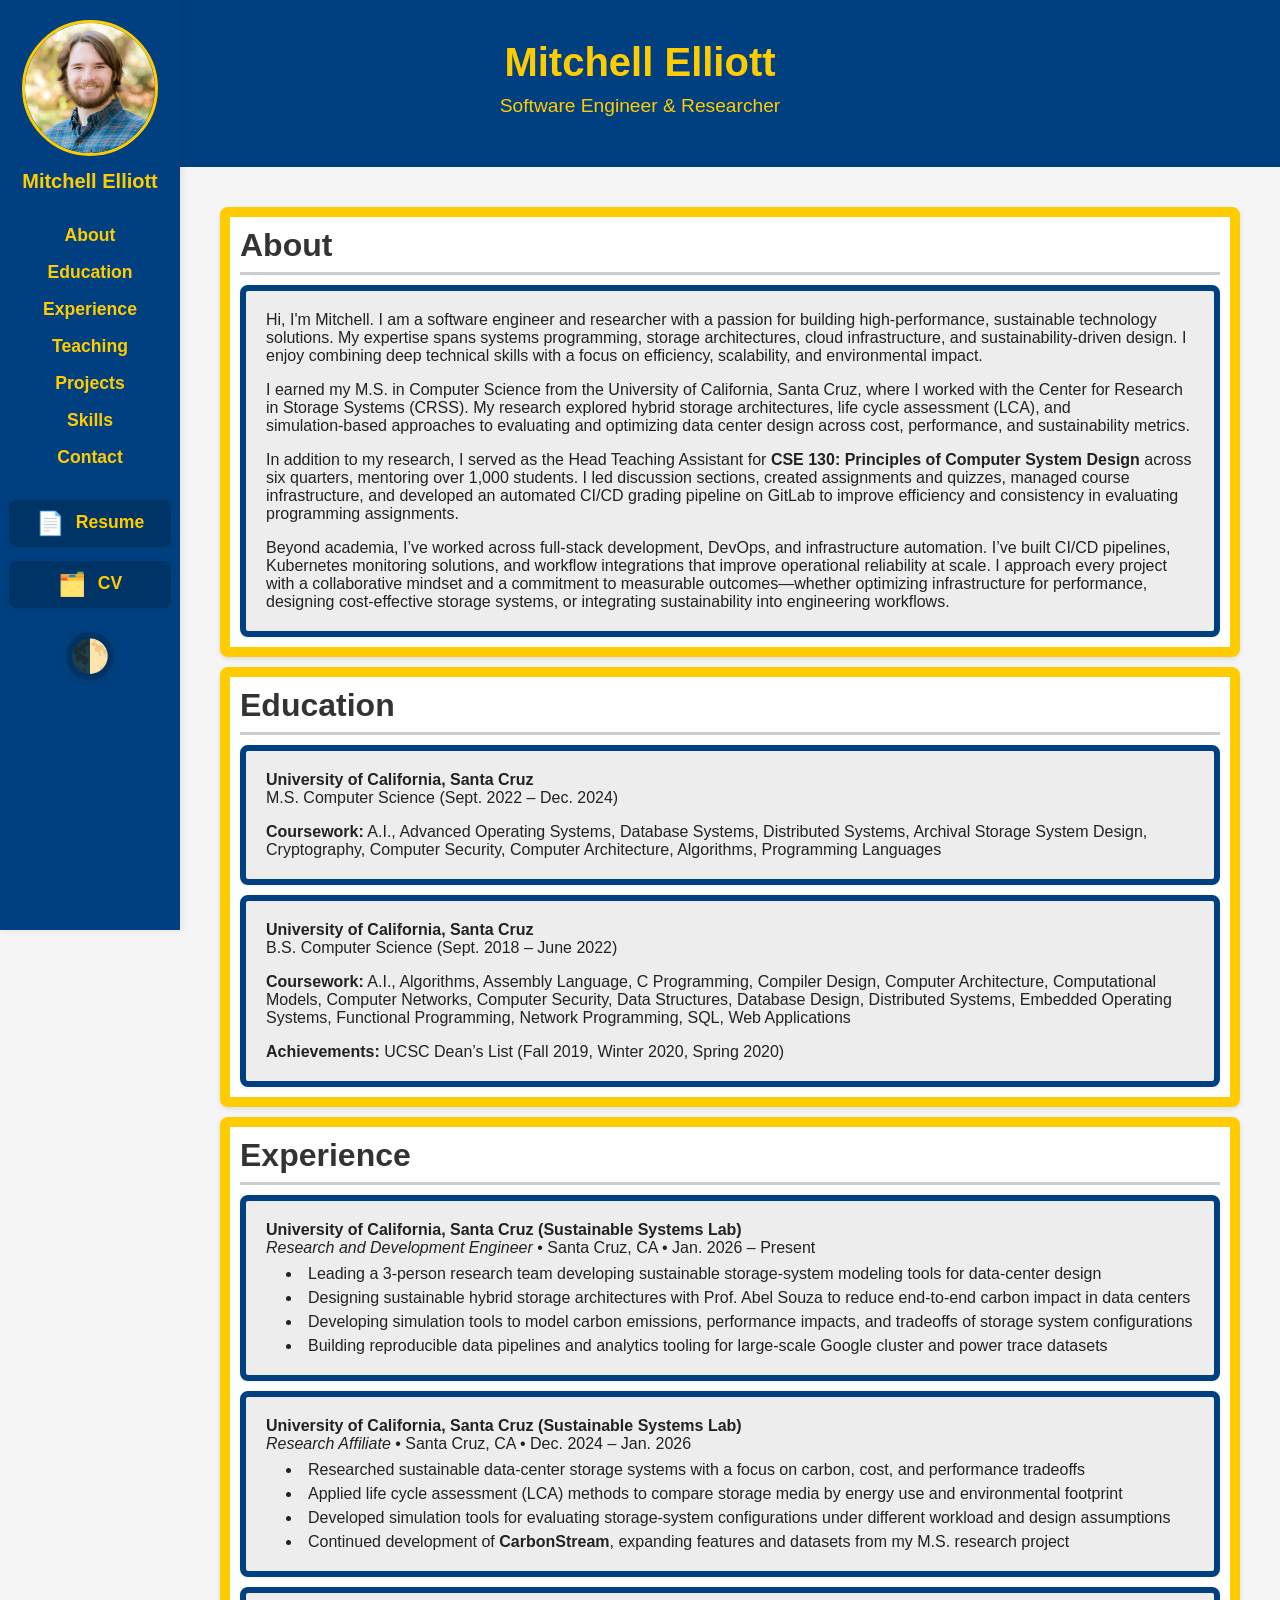
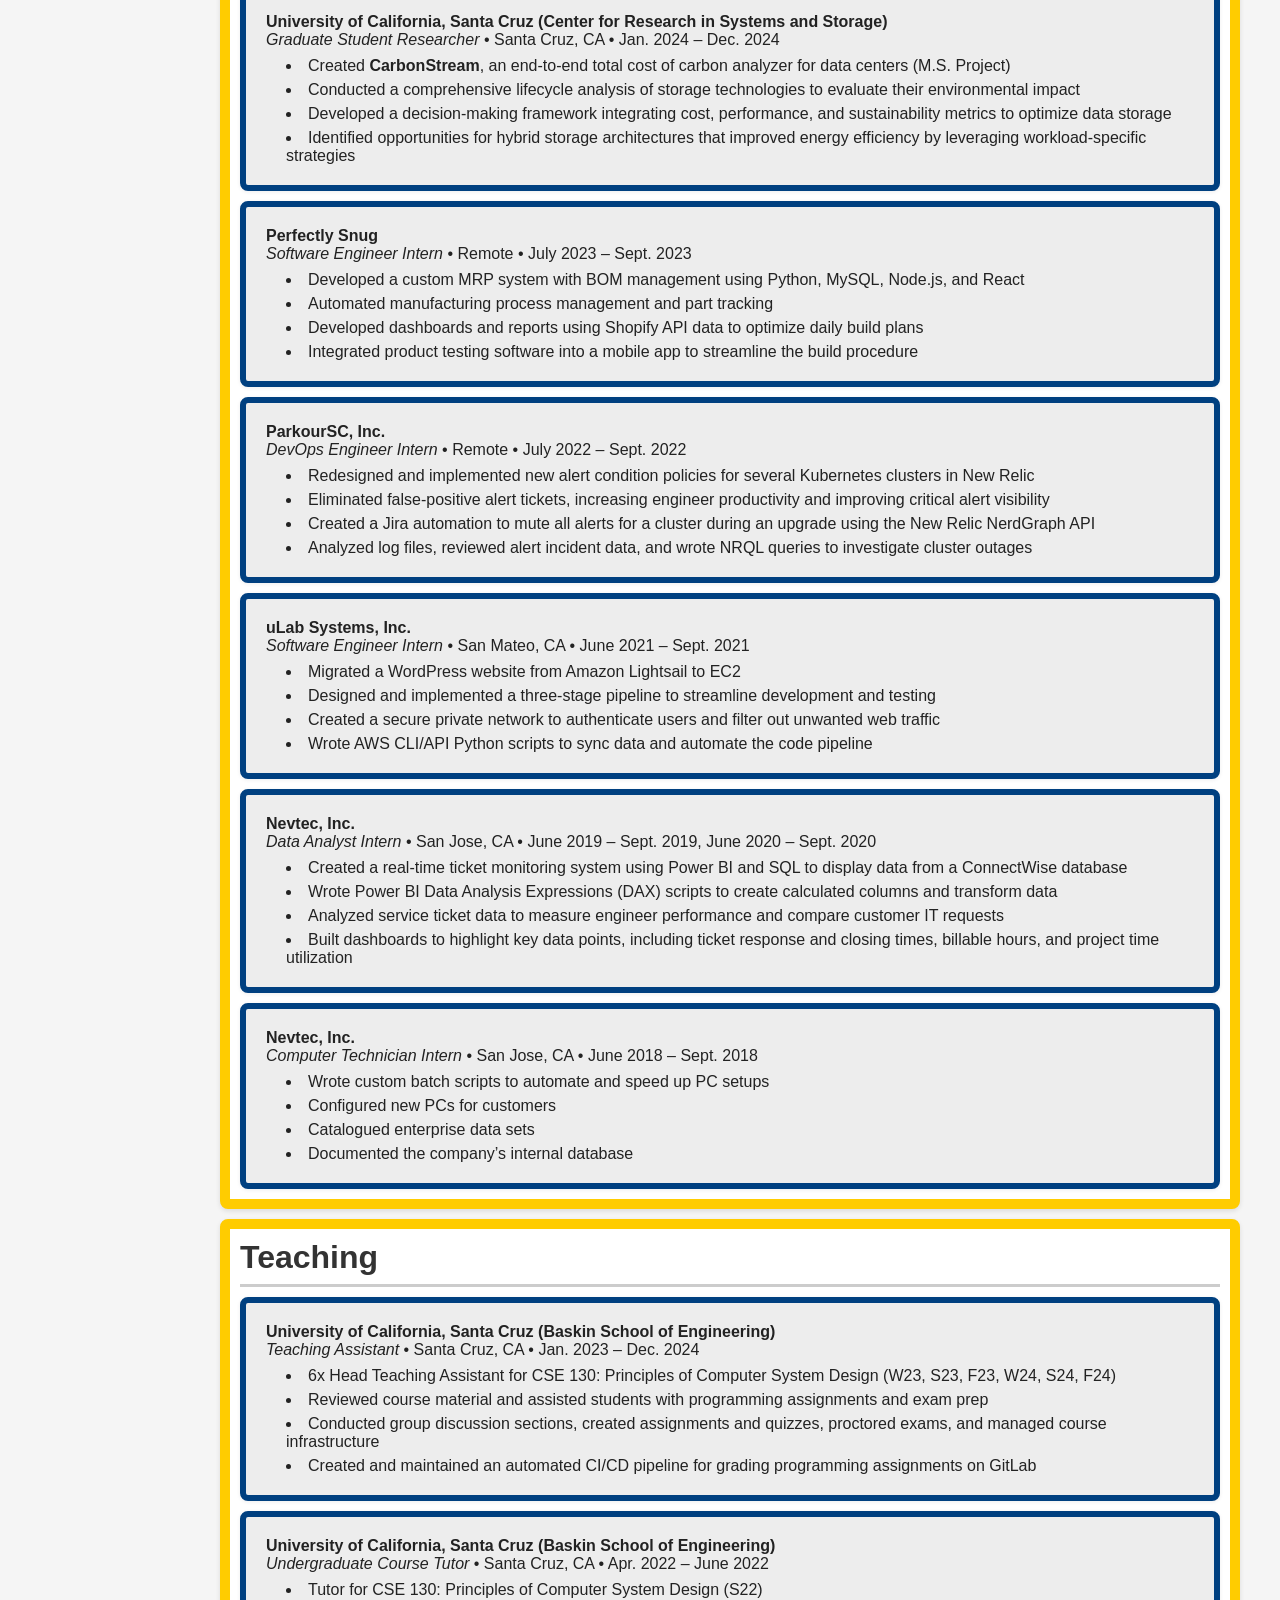
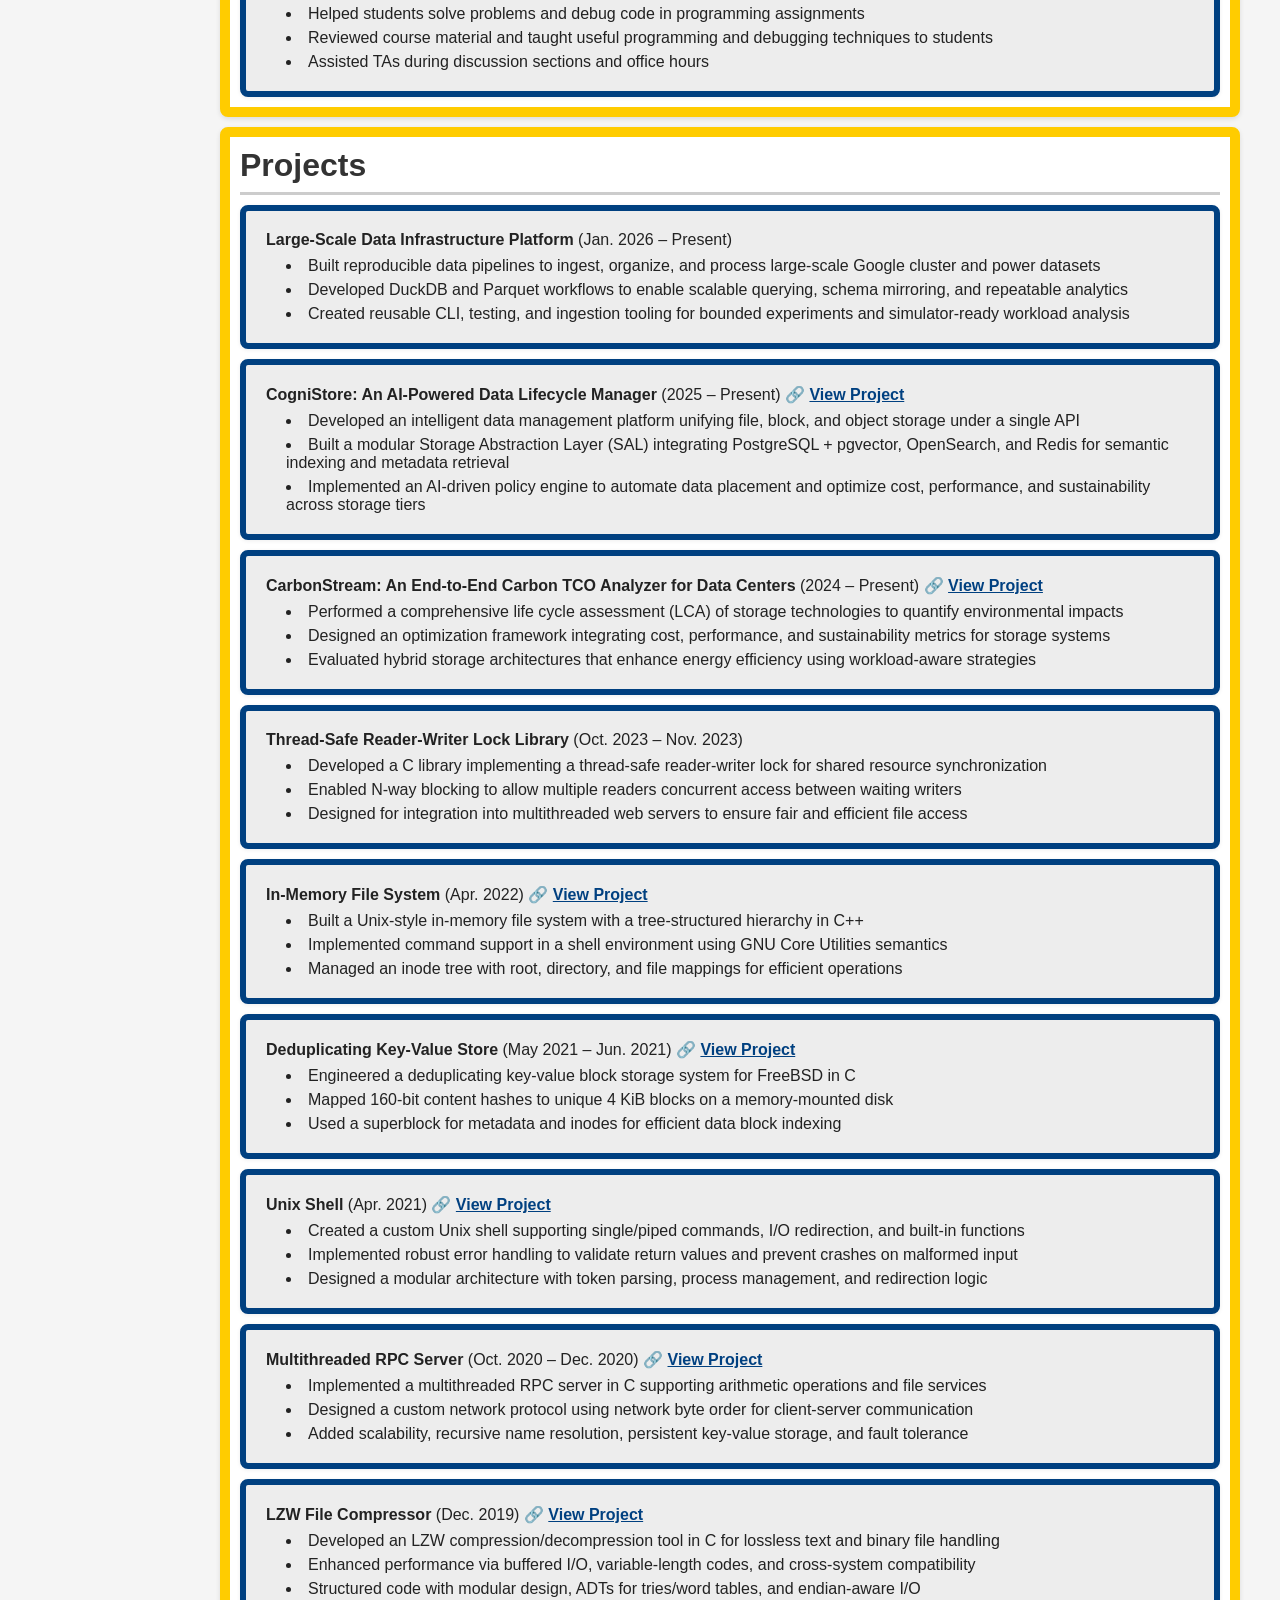
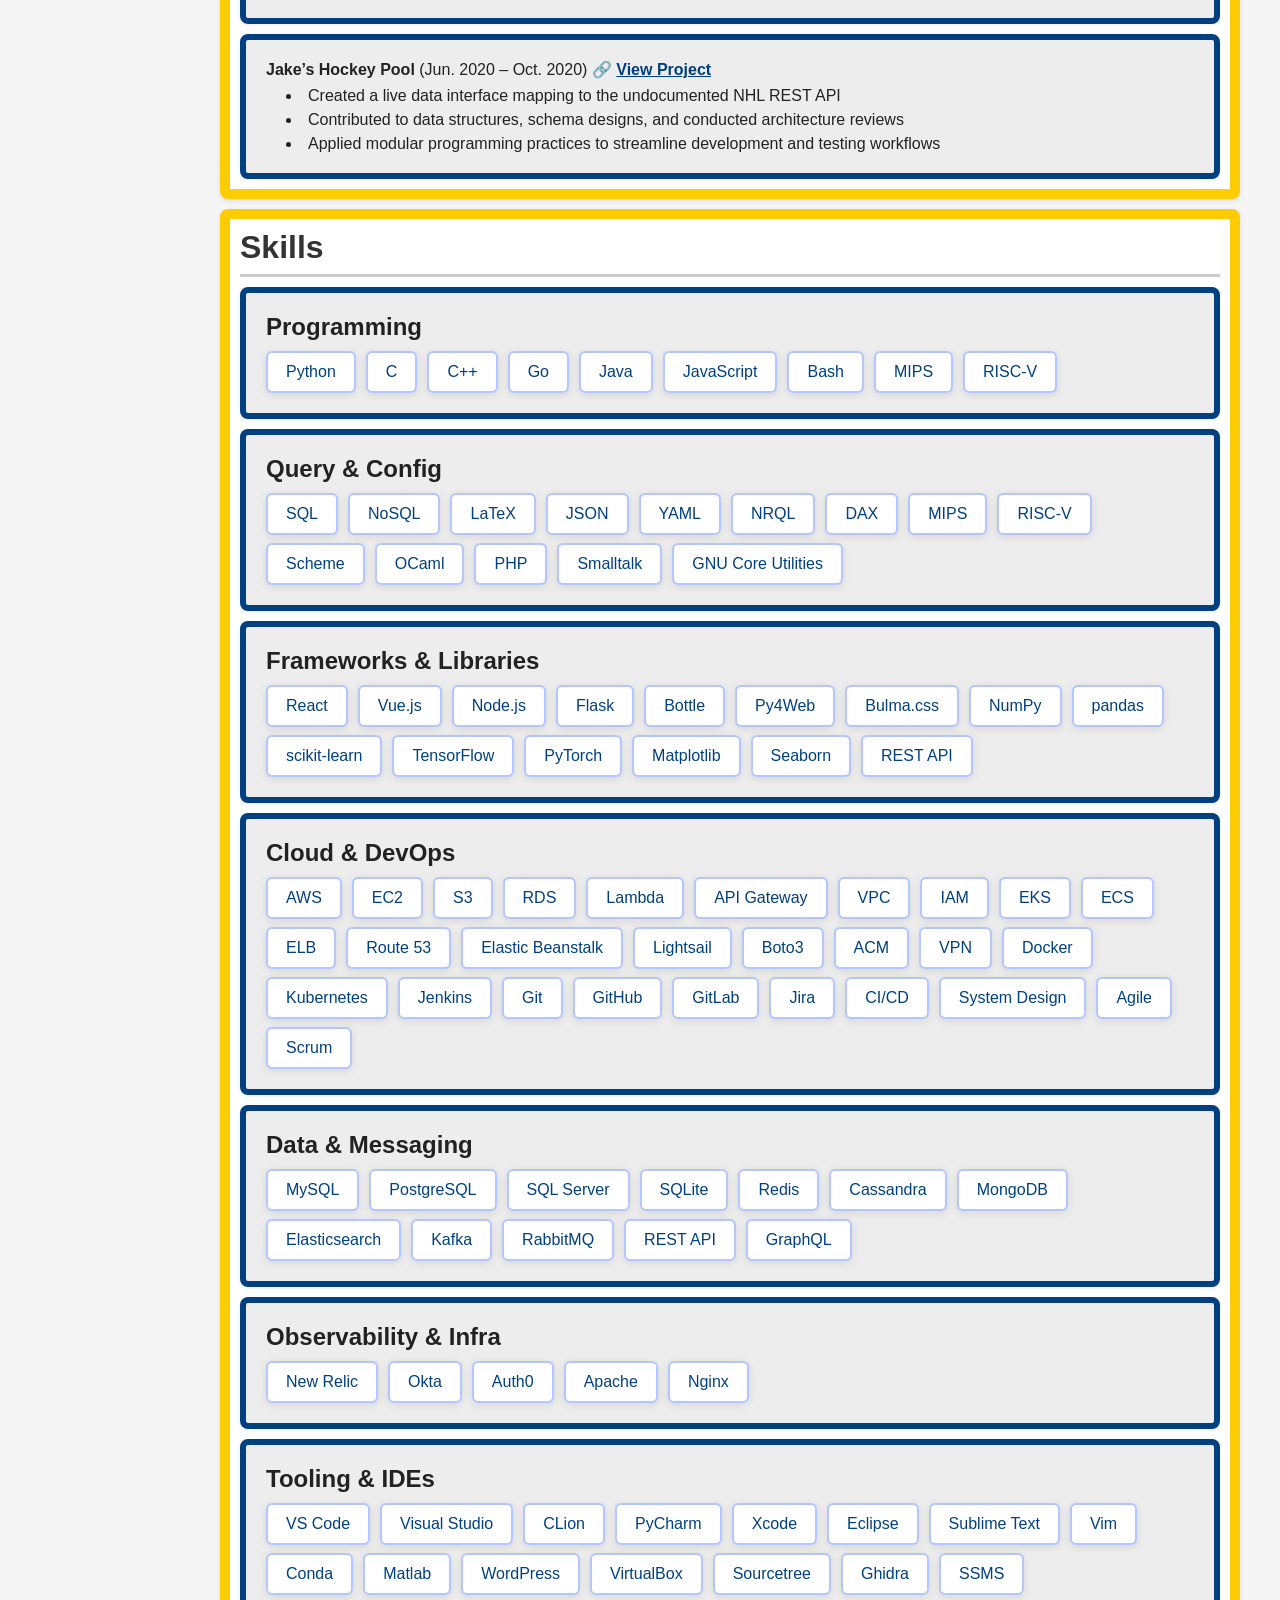
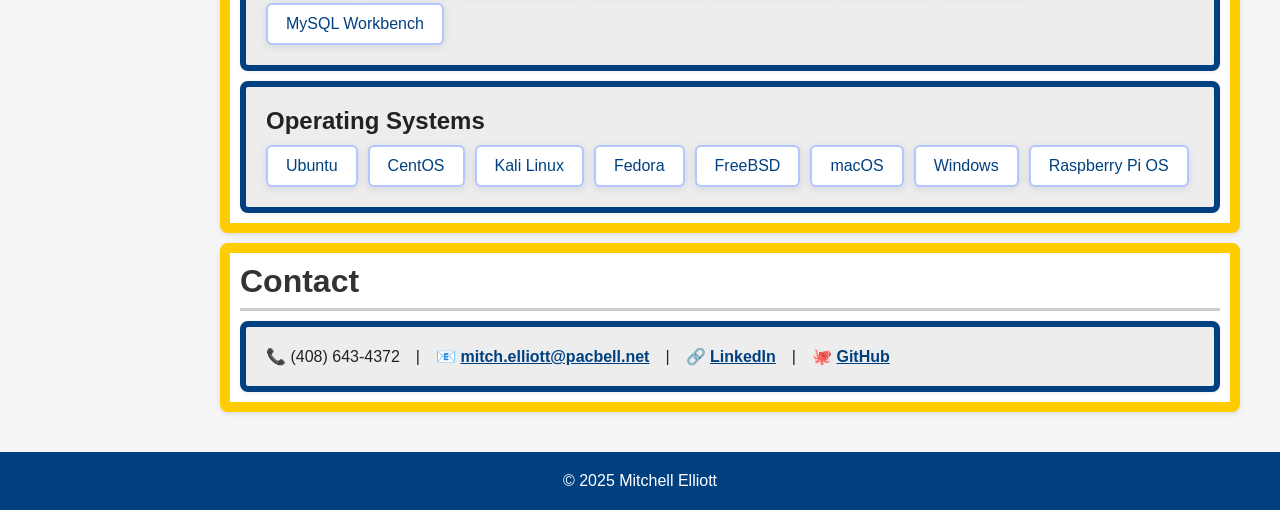
==== commit 55e5d016: "feat: added a new position and project and split industry and teaching experience into two sections" ====
--- a/index.html
+++ b/index.html
@@ -433,6 +433,7 @@
             <li><a href="#about">About</a></li>
             <li><a href="#education">Education</a></li>
             <li><a href="#experience">Experience</a></li>
+            <li><a href="#teaching">Teaching</a></li>
             <li><a href="#projects">Projects</a></li>
             <li><a href="#skills">Skills</a></li>
             <li><a href="#contact">Contact</a></li>
@@ -518,18 +519,28 @@
             <h2>Experience</h2>
             <div class="section-list">
                 <div class="section-item">
+                    <strong>University of California, Santa Cruz (Sustainable Systems Lab)</strong><br>
+                    <em>Research and Development Engineer</em> • Santa Cruz, CA • <span>Jan. 2026 – Present</span>
+                    <ul>
+                        <li>Leading a 3-person research team developing sustainable storage-system modeling tools for data-center design</li>
+                        <li>Designing sustainable hybrid storage architectures with Prof. Abel Souza to reduce end-to-end carbon impact in data centers</li>
+                        <li>Developing simulation tools to model carbon emissions, performance impacts, and tradeoffs of storage system configurations</li>
+                        <li>Building reproducible data pipelines and analytics tooling for large-scale Google cluster and power trace datasets</li>
+                    </ul>
+                </div>
+                <div class="section-item">
+                    <strong>University of California, Santa Cruz (Sustainable Systems Lab)</strong><br>
+                    <em>Research Affiliate</em> • Santa Cruz, CA • <span>Dec. 2024 – Jan. 2026</span>
+                    <ul>
+                        <li>Researched sustainable data-center storage systems with a focus on carbon, cost, and performance tradeoffs</li>
+                        <li>Applied life cycle assessment (LCA) methods to compare storage media by energy use and environmental footprint</li>
+                        <li>Developed simulation tools for evaluating storage-system configurations under different workload and design assumptions</li>
+                        <li>Continued development of <strong>CarbonStream</strong>, expanding features and datasets from my M.S. research project</li>
+                    </ul>
+                </div>
+                <div class="section-item">
                     <strong>University of California, Santa Cruz (Center for Research in Systems and Storage)</strong><br>
-                    <em>Research and Development Engineer</em> • Santa Cruz, CA • <span>Dec. 2024 — Present</span>
-                    <ul>
-                        <li>Designing sustainability-focused hybrid storage architectures to reduce end-to-end carbon impact in data center lifecycles</li>
-                        <li>Applying life cycle assessment (LCA) to compare storage media by cost, energy consumption, and environmental footprint</li>
-                        <li>Developing simulation tools to model carbon emissions, performance impacts, and tradeoffs of storage system configurations</li>
-                        <li>Continuing development of <strong>CarbonStream</strong>, expanding features and datasets from my M.S. research project</li>
-                    </ul>
-                </div>
-                <div class="section-item">
-                    <strong>University of California, Santa Cruz (Center for Research in Systems and Storage)</strong><br>
-                    <em>Graduate Student Researcher</em> • Santa Cruz, CA • <span>Jan. 2024 — Dec. 2024</span>
+                    <em>Graduate Student Researcher</em> • Santa Cruz, CA • <span>Jan. 2024 – Dec. 2024</span>
                     <ul>
                         <li>Created <strong>CarbonStream</strong>, an end-to-end total cost of carbon analyzer for data centers (M.S. Project)</li>
                         <li>Conducted a comprehensive lifecycle analysis of storage technologies to evaluate their environmental impact</li>
@@ -538,8 +549,64 @@
                     </ul>
                 </div>
                 <div class="section-item">
+                    <strong>Perfectly Snug</strong><br>
+                    <em>Software Engineer Intern</em> • Remote • <span>July 2023 – Sept. 2023</span>
+                    <ul>
+                        <li>Developed a custom MRP system with BOM management using Python, MySQL, Node.js, and React</li>
+                        <li>Automated manufacturing process management and part tracking</li>
+                        <li>Developed dashboards and reports using Shopify API data to optimize daily build plans</li>
+                        <li>Integrated product testing software into a mobile app to streamline the build procedure</li>
+                    </ul>
+                </div>
+                <div class="section-item">
+                    <strong>ParkourSC, Inc.</strong><br>
+                    <em>DevOps Engineer Intern</em> • Remote • <span>July 2022 – Sept. 2022</span>
+                    <ul>
+                        <li>Redesigned and implemented new alert condition policies for several Kubernetes clusters in New Relic</li>
+                        <li>Eliminated false-positive alert tickets, increasing engineer productivity and improving critical alert visibility</li>
+                        <li>Created a Jira automation to mute all alerts for a cluster during an upgrade using the New Relic NerdGraph API</li>
+                        <li>Analyzed log files, reviewed alert incident data, and wrote NRQL queries to investigate cluster outages</li>
+                    </ul>
+                </div>
+                <div class="section-item">
+                    <strong>uLab Systems, Inc.</strong><br>
+                    <em>Software Engineer Intern</em> • San Mateo, CA • <span>June 2021 – Sept. 2021</span>
+                    <ul>
+                        <li>Migrated a WordPress website from Amazon Lightsail to EC2</li>
+                        <li>Designed and implemented a three-stage pipeline to streamline development and testing</li>
+                        <li>Created a secure private network to authenticate users and filter out unwanted web traffic</li>
+                        <li>Wrote AWS CLI/API Python scripts to sync data and automate the code pipeline</li>
+                    </ul>
+                </div>
+                <div class="section-item">
+                    <strong>Nevtec, Inc.</strong><br>
+                    <em>Data Analyst Intern</em> • San Jose, CA • <span>June 2019 – Sept. 2019, June 2020 – Sept. 2020</span>
+                    <ul>
+                        <li>Created a real-time ticket monitoring system using Power BI and SQL to display data from a ConnectWise database</li>
+                        <li>Wrote Power BI Data Analysis Expressions (DAX) scripts to create calculated columns and transform data</li>
+                        <li>Analyzed service ticket data to measure engineer performance and compare customer IT requests</li>
+                        <li>Built dashboards to highlight key data points, including ticket response and closing times, billable hours, and project time utilization</li>
+                    </ul>
+                </div>
+                <div class="section-item">
+                    <strong>Nevtec, Inc.</strong><br>
+                    <em>Computer Technician Intern</em> • San Jose, CA • <span>June 2018 – Sept. 2018</span>
+                    <ul>
+                        <li>Wrote custom batch scripts to automate and speed up PC setups</li>
+                        <li>Configured new PCs for customers</li>
+                        <li>Catalogued enterprise data sets</li>
+                        <li>Documented the company’s internal database</li>
+                    </ul>
+                </div>
+            </div>
+        </section>
+
+        <section id="teaching">
+            <h2>Teaching</h2>
+            <div class="section-list">
+                <div class="section-item">
                     <strong>University of California, Santa Cruz (Baskin School of Engineering)</strong><br>
-                    <em>Teaching Assistant</em> • Santa Cruz, CA • <span>Jan. 2023 — Dec. 2024</span>
+                    <em>Teaching Assistant</em> • Santa Cruz, CA • <span>Jan. 2023 – Dec. 2024</span>
                     <ul>
                         <li>6x Head Teaching Assistant for CSE 130: Principles of Computer System Design (W23, S23, F23, W24, S24, F24)</li>
                         <li>Reviewed course material and assisted students with programming assignments and exam prep</li>
@@ -548,28 +615,8 @@
                     </ul>
                 </div>
                 <div class="section-item">
-                    <strong>Perfectly Snug</strong><br>
-                    <em>Software Engineer Intern</em> • Remote • <span>July 2023 — Sept. 2023</span>
-                    <ul>
-                        <li>Developed a custom MRP system with BOM management using Python, MySQL, Node.js, and React</li>
-                        <li>Automated manufacturing process management and part tracking</li>
-                        <li>Developed dashboards and reports using Shopify API data to optimize daily build plans</li>
-                        <li>Integrated product testing software into a mobile app to streamline the build procedure</li>
-                    </ul>
-                </div>
-                <div class="section-item">
-                    <strong>ParkourSC, Inc.</strong><br>
-                    <em>DevOps Engineer Intern</em> • Remote • <span>July 2022 — Sept. 2022</span>
-                    <ul>
-                        <li>Redesigned and implemented new alert condition policies for several Kubernetes clusters in New Relic</li>
-                        <li>Eliminated false-positive alert tickets, increasing engineer productivity and improving critical alert visibility</li>
-                        <li>Created a Jira automation to mute all alerts for a cluster during an upgrade using the New Relic NerdGraph API</li>
-                        <li>Analyzed log files, reviewed alert incident data, and wrote NRQL queries to investigate cluster outages</li>
-                    </ul>
-                </div>
-                <div class="section-item">
                     <strong>University of California, Santa Cruz (Baskin School of Engineering)</strong><br>
-                    <em>Undergraduate Course Tutor</em> • Santa Cruz, CA • <span>Apr. 2022 — June 2022</span>
+                    <em>Undergraduate Course Tutor</em> • Santa Cruz, CA • <span>Apr. 2022 – June 2022</span>
                     <ul>
                         <li>Tutor for CSE 130: Principles of Computer System Design (S22)</li>
                         <li>Helped students solve problems and debug code in programming assignments</li>
@@ -577,41 +624,21 @@
                         <li>Assisted TAs during discussion sections and office hours</li>
                     </ul>
                 </div>
-                <div class="section-item">
-                    <strong>uLab Systems, Inc.</strong><br>
-                    <em>Software Engineer Intern</em> • San Mateo, CA • <span>June 2021 — Sept. 2021</span>
-                    <ul>
-                        <li>Migrated a WordPress website from Amazon Lightsail to EC2</li>
-                        <li>Designed and implemented a three-stage pipeline to streamline development and testing</li>
-                        <li>Created a secure private network to authenticate users and filter out unwanted web traffic</li>
-                        <li>Wrote AWS CLI/API Python scripts to sync data and automate the code pipeline</li>
-                    </ul>
-                </div>
-                <div class="section-item">
-                    <strong>Nevtec, Inc.</strong><br>
-                    <em>Data Analyst Intern</em> • San Jose, CA • <span>June 2019 — Sept. 2019, June 2020 — Sept. 2020</span>
-                    <ul>
-                        <li>Created a real-time ticket monitoring system using Power BI and SQL to display data from a ConnectWise database</li>
-                        <li>Wrote Power BI Data Analysis Expressions (DAX) scripts to create calculated columns and transform data</li>
-                        <li>Analyzed service ticket data to measure engineer performance and compare customer IT requests</li>
-                        <li>Built dashboards to highlight key data points, including ticket response and closing times, billable hours, and project time utilization</li>
-                    </ul>
-                </div>
-                <div class="section-item">
-                    <strong>Nevtec, Inc.</strong><br>
-                    <em>Computer Technician Intern</em> • San Jose, CA • <span>June 2018 — Sept. 2018</span>
-                    <ul>
-                        <li>Wrote custom batch scripts to automate and speed up PC setups</li>
-                        <li>Configured new PCs for customers</li>
-                        <li>Catalogued enterprise data sets</li>
-                        <li>Documented the company’s internal database</li>
-                    </ul>
-                </div>
             </div>
         </section>
+
         <section id="projects">
             <h2>Projects</h2>
             <div class="section-list">
+
+                <div class="section-item">
+                    <strong>Large-Scale Data Infrastructure Platform</strong> (Jan. 2026 – Present)
+                    <ul>
+                        <li>Built reproducible data pipelines to ingest, organize, and process large-scale Google cluster and power datasets</li>
+                        <li>Developed DuckDB and Parquet workflows to enable scalable querying, schema mirroring, and repeatable analytics</li>
+                        <li>Created reusable CLI, testing, and ingestion tooling for bounded experiments and simulator-ready workload analysis</li>
+                    </ul>
+                </div>
 
                 <div class="section-item">
                     <strong>CogniStore: An AI-Powered Data Lifecycle Manager</strong> (2025 – Present)
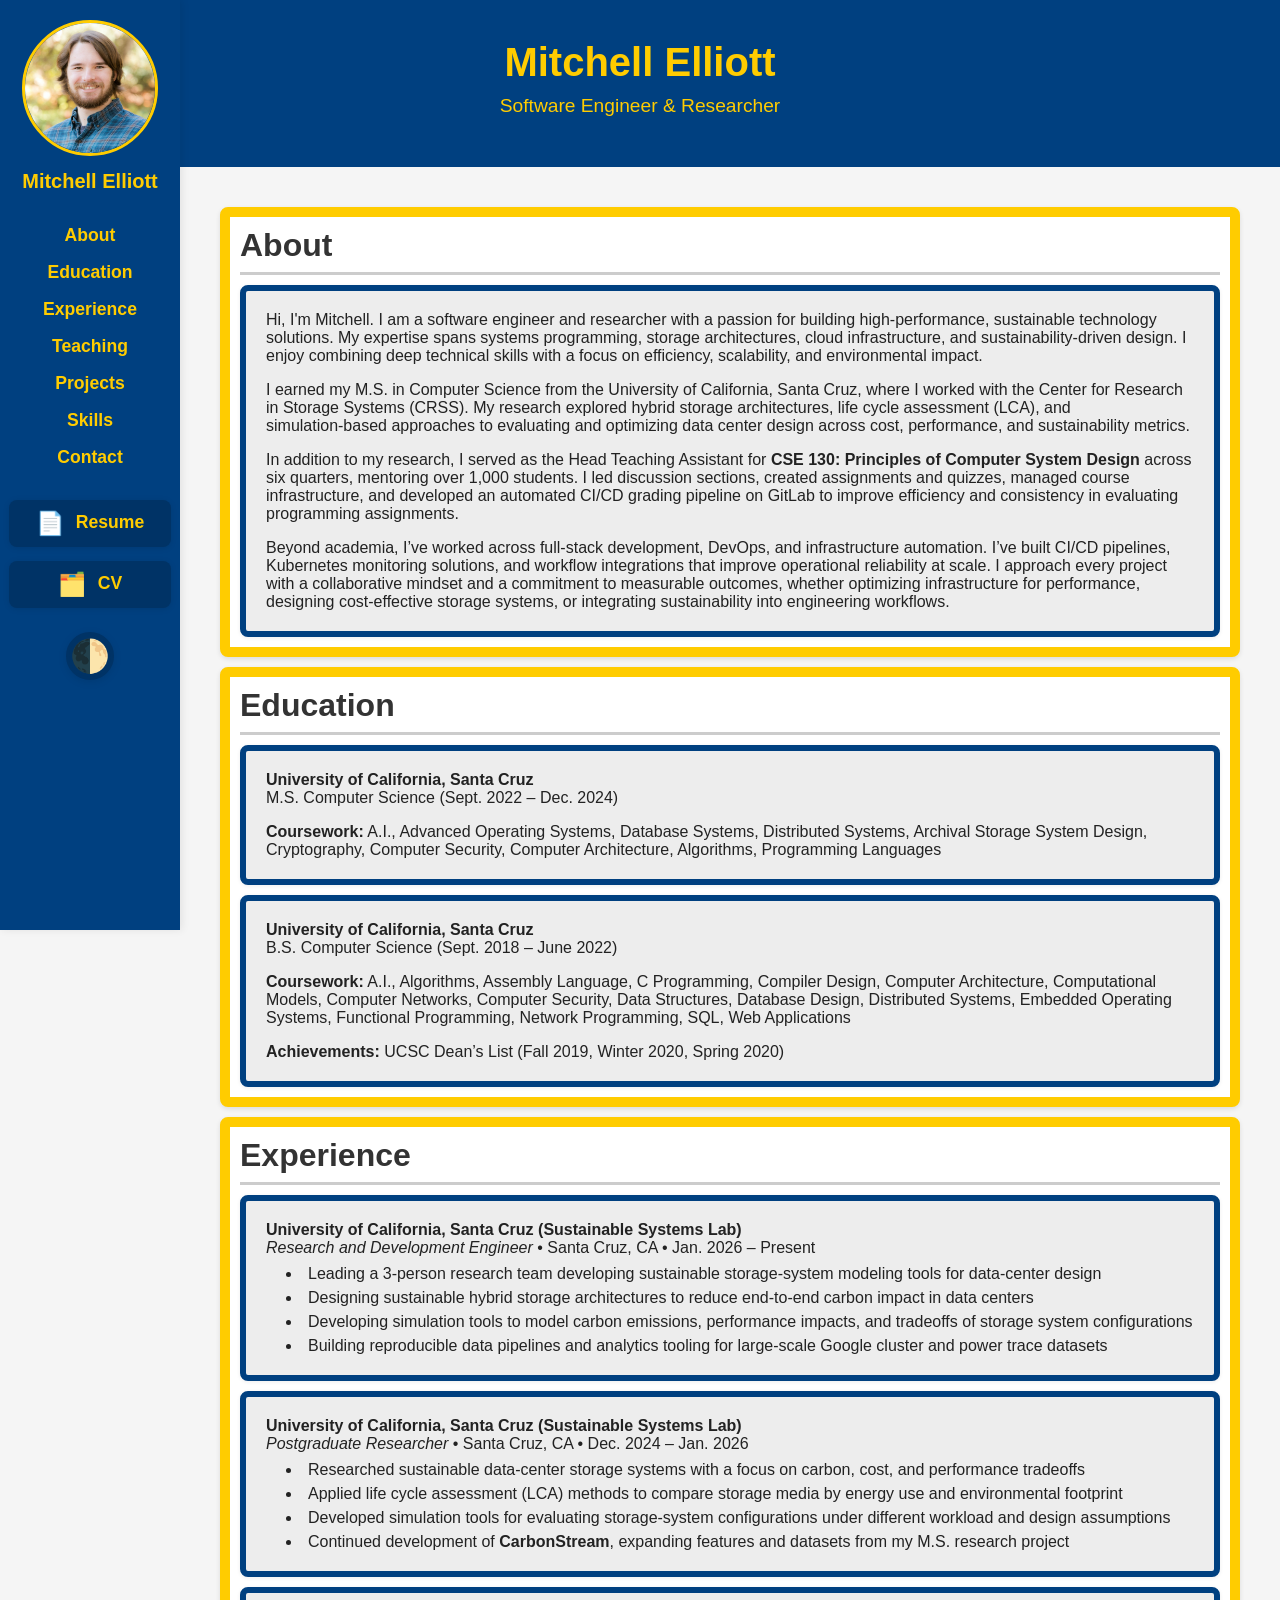
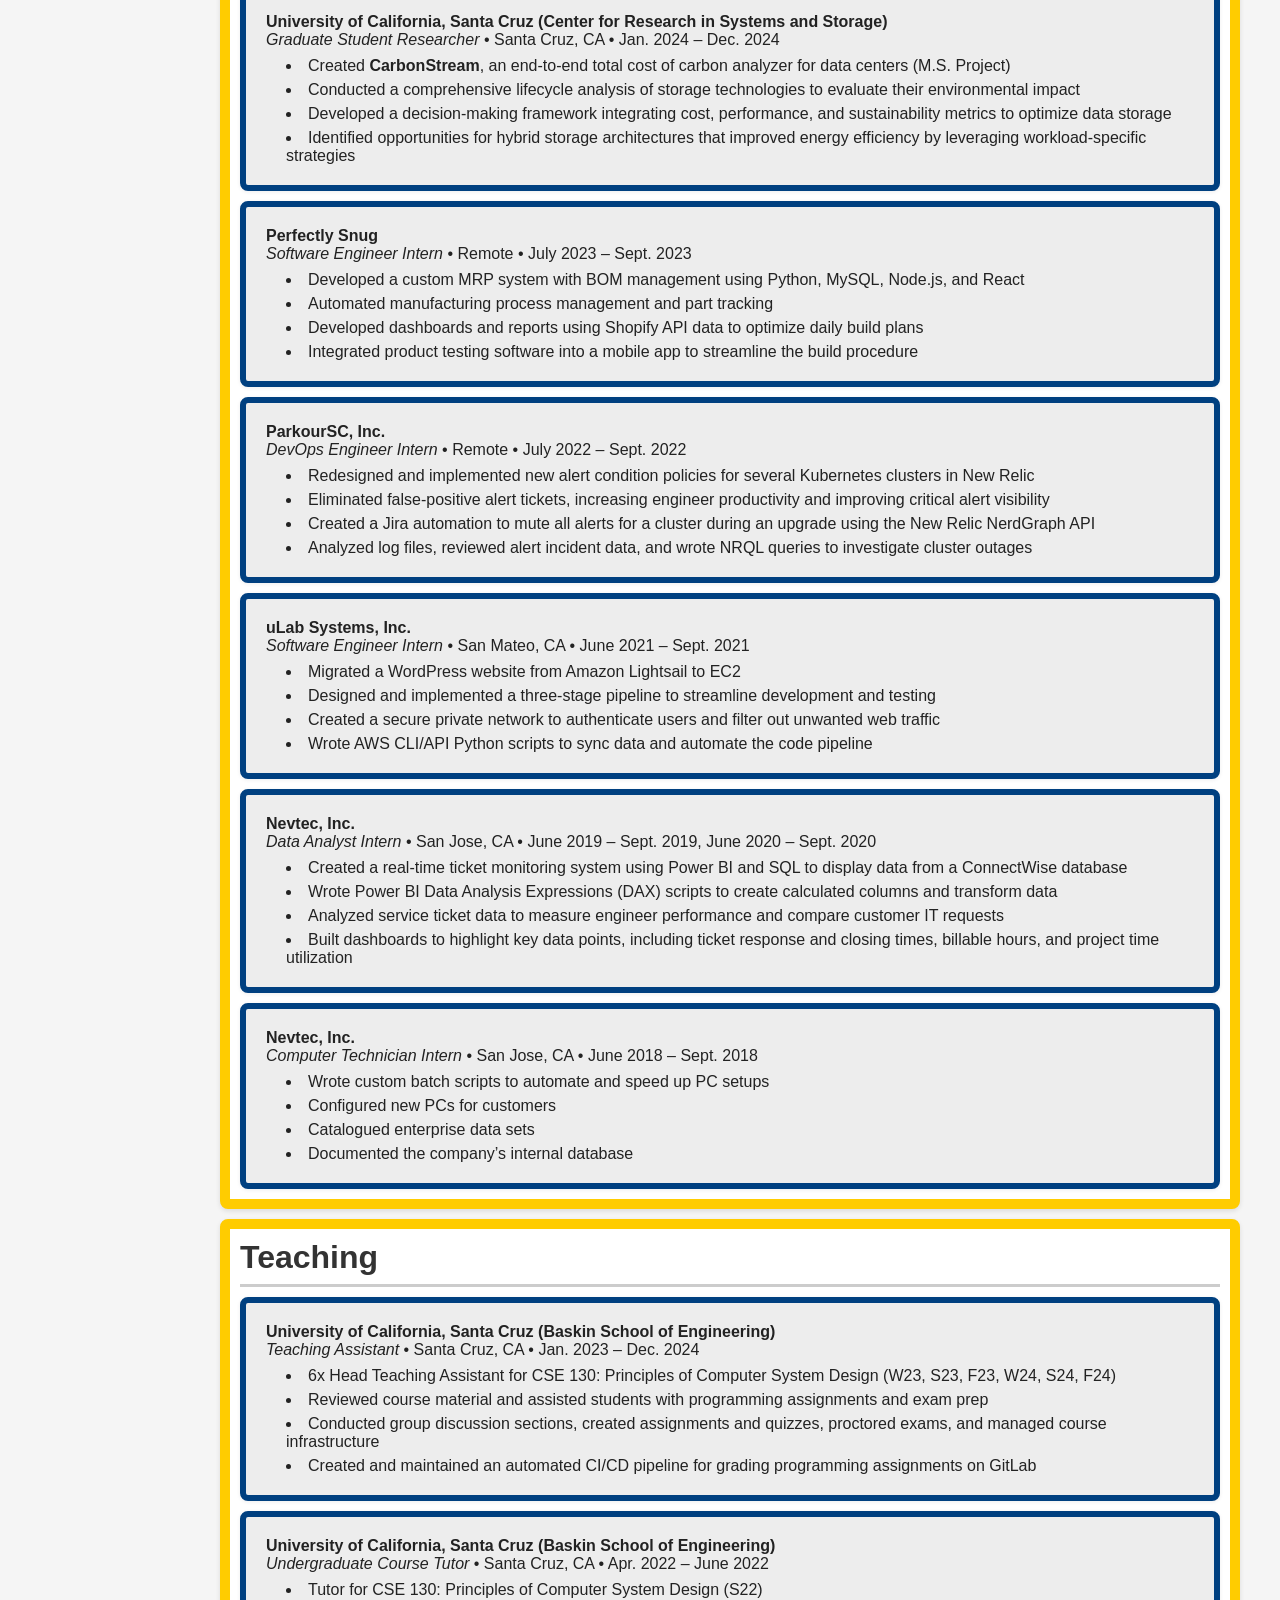
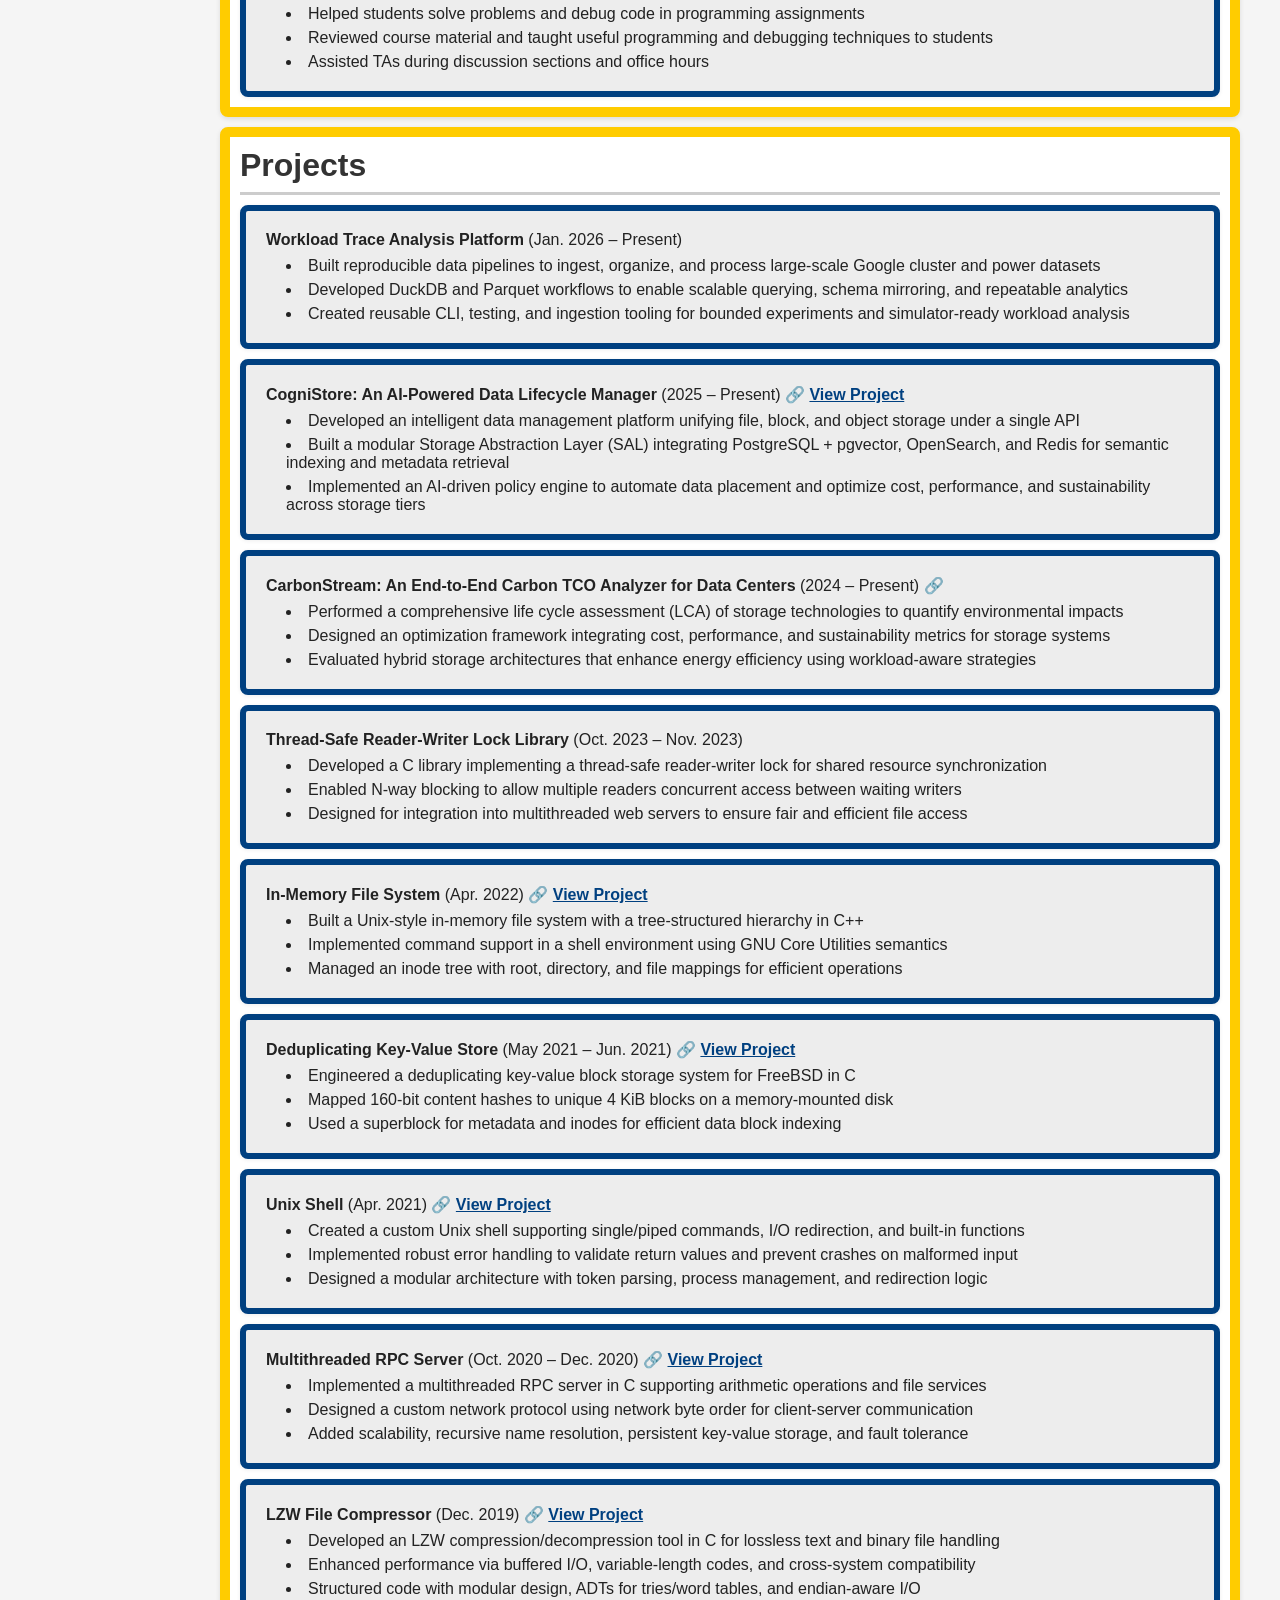
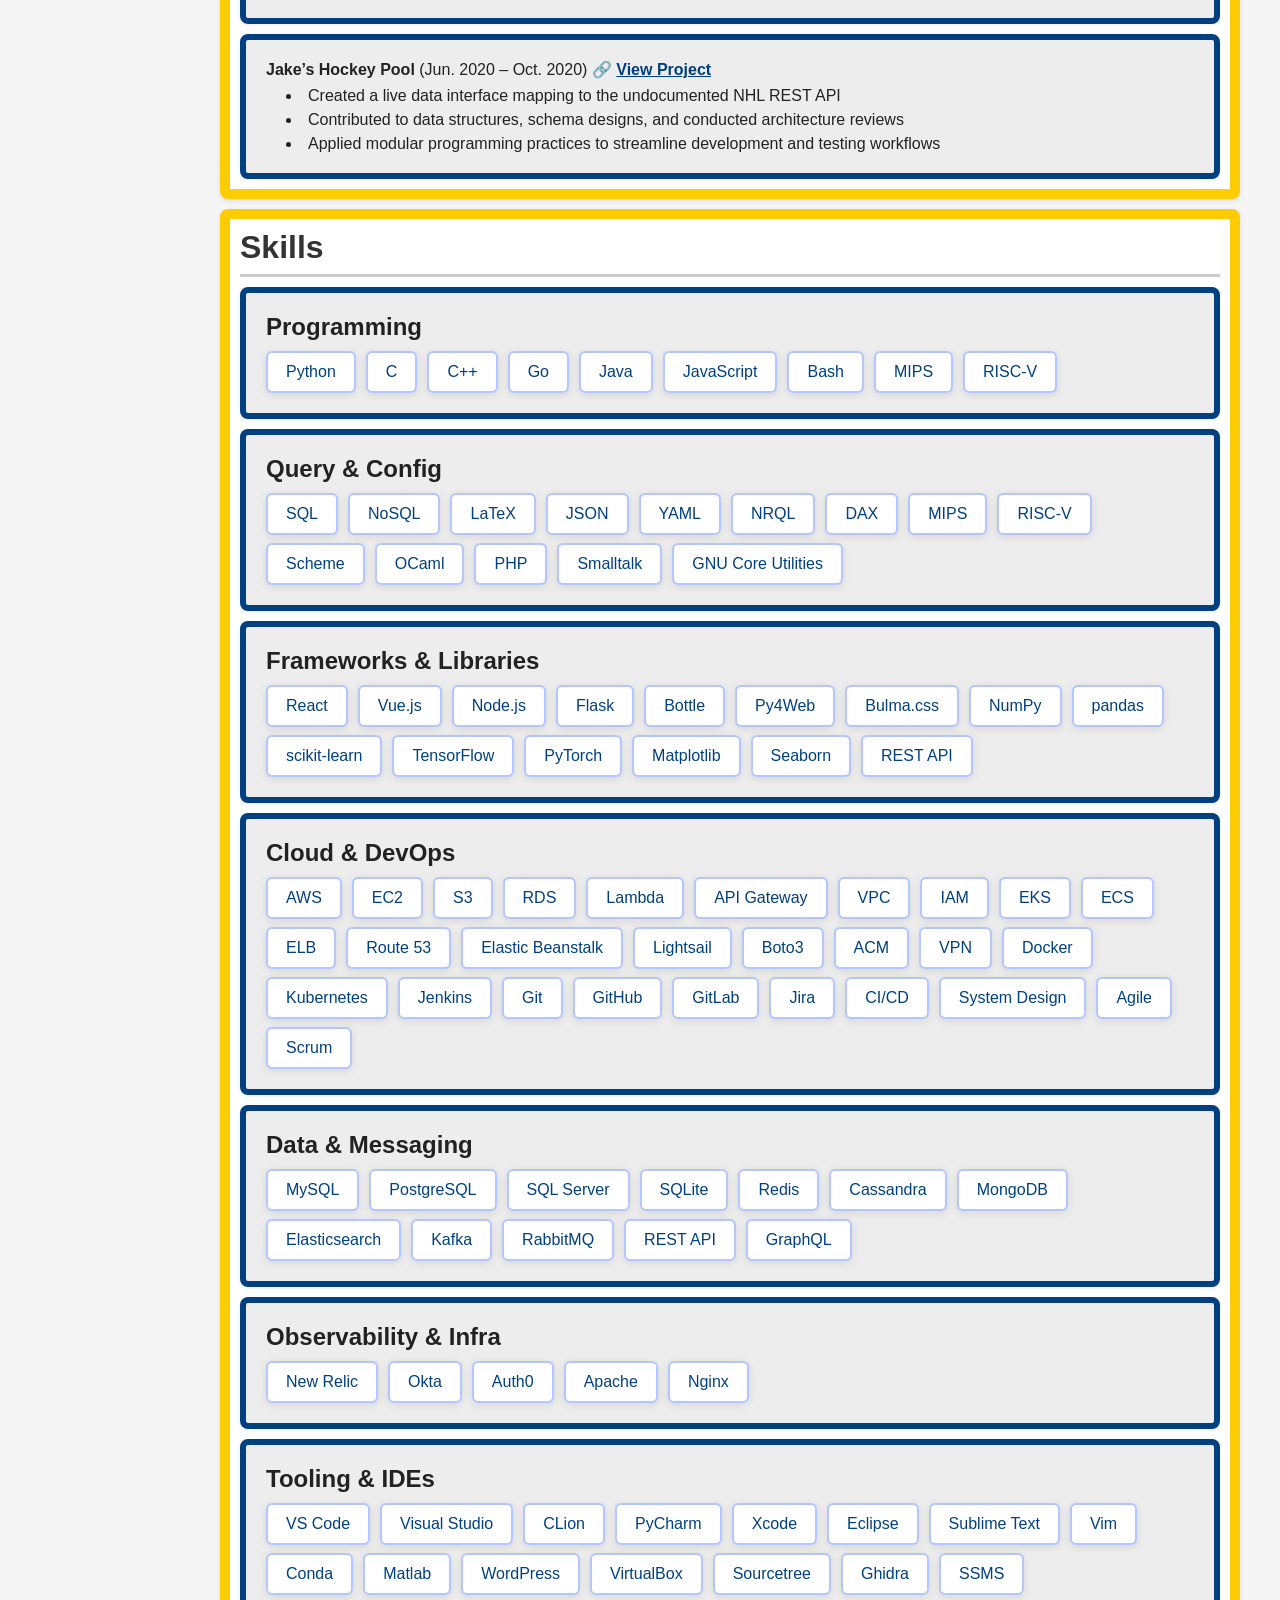
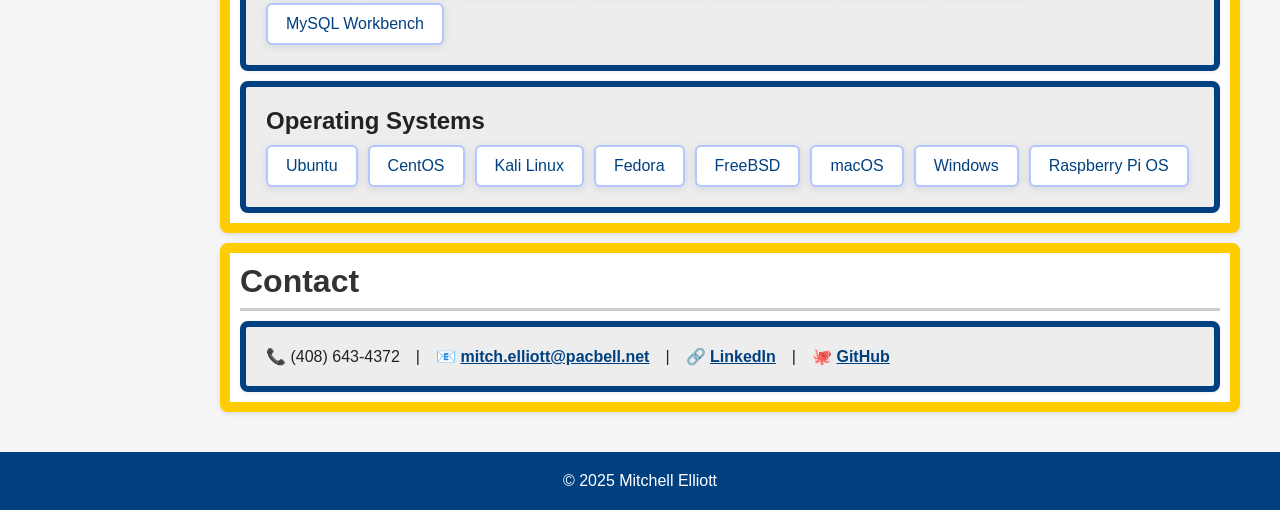
==== commit 234906de: "feat: added another role, reworded existing resume experience, and changed two job and project title" ====
--- a/index.html
+++ b/index.html
@@ -485,7 +485,7 @@
                 <p>
                     Beyond academia, I’ve worked across full‑stack development, DevOps, and infrastructure automation. I’ve built CI/CD
                     pipelines, Kubernetes monitoring solutions, and workflow integrations that improve operational reliability at scale.
-                    I approach every project with a collaborative mindset and a commitment to measurable outcomes—whether optimizing
+                    I approach every project with a collaborative mindset and a commitment to measurable outcomes, whether optimizing
                     infrastructure for performance, designing cost‑effective storage systems, or integrating sustainability into
                     engineering workflows.
                 </p>
@@ -523,14 +523,14 @@
                     <em>Research and Development Engineer</em> • Santa Cruz, CA • <span>Jan. 2026 – Present</span>
                     <ul>
                         <li>Leading a 3-person research team developing sustainable storage-system modeling tools for data-center design</li>
-                        <li>Designing sustainable hybrid storage architectures with Prof. Abel Souza to reduce end-to-end carbon impact in data centers</li>
+                        <li>Designing sustainable hybrid storage architectures to reduce end-to-end carbon impact in data centers</li>
                         <li>Developing simulation tools to model carbon emissions, performance impacts, and tradeoffs of storage system configurations</li>
                         <li>Building reproducible data pipelines and analytics tooling for large-scale Google cluster and power trace datasets</li>
                     </ul>
                 </div>
                 <div class="section-item">
                     <strong>University of California, Santa Cruz (Sustainable Systems Lab)</strong><br>
-                    <em>Research Affiliate</em> • Santa Cruz, CA • <span>Dec. 2024 – Jan. 2026</span>
+                    <em>Postgraduate Researcher</em> • Santa Cruz, CA • <span>Dec. 2024 – Jan. 2026</span>
                     <ul>
                         <li>Researched sustainable data-center storage systems with a focus on carbon, cost, and performance tradeoffs</li>
                         <li>Applied life cycle assessment (LCA) methods to compare storage media by energy use and environmental footprint</li>
@@ -632,7 +632,7 @@
             <div class="section-list">
 
                 <div class="section-item">
-                    <strong>Large-Scale Data Infrastructure Platform</strong> (Jan. 2026 – Present)
+                    <strong>Workload Trace Analysis Platform</strong> (Jan. 2026 – Present)
                     <ul>
                         <li>Built reproducible data pipelines to ingest, organize, and process large-scale Google cluster and power datasets</li>
                         <li>Developed DuckDB and Parquet workflows to enable scalable querying, schema mirroring, and repeatable analytics</li>
@@ -654,7 +654,6 @@
                 <div class="section-item">
                     <strong>CarbonStream: An End-to-End Carbon TCO Analyzer for Data Centers</strong> (2024 – Present)
                     <span style="color: black;">🔗</span>
-                    <a href="https://github.com/melliott18/carbonstream" target="_blank">View Project</a>
                     <ul>
                         <li>Performed a comprehensive life cycle assessment (LCA) of storage technologies to quantify environmental impacts</li>
                         <li>Designed an optimization framework integrating cost, performance, and sustainability metrics for storage systems</li>
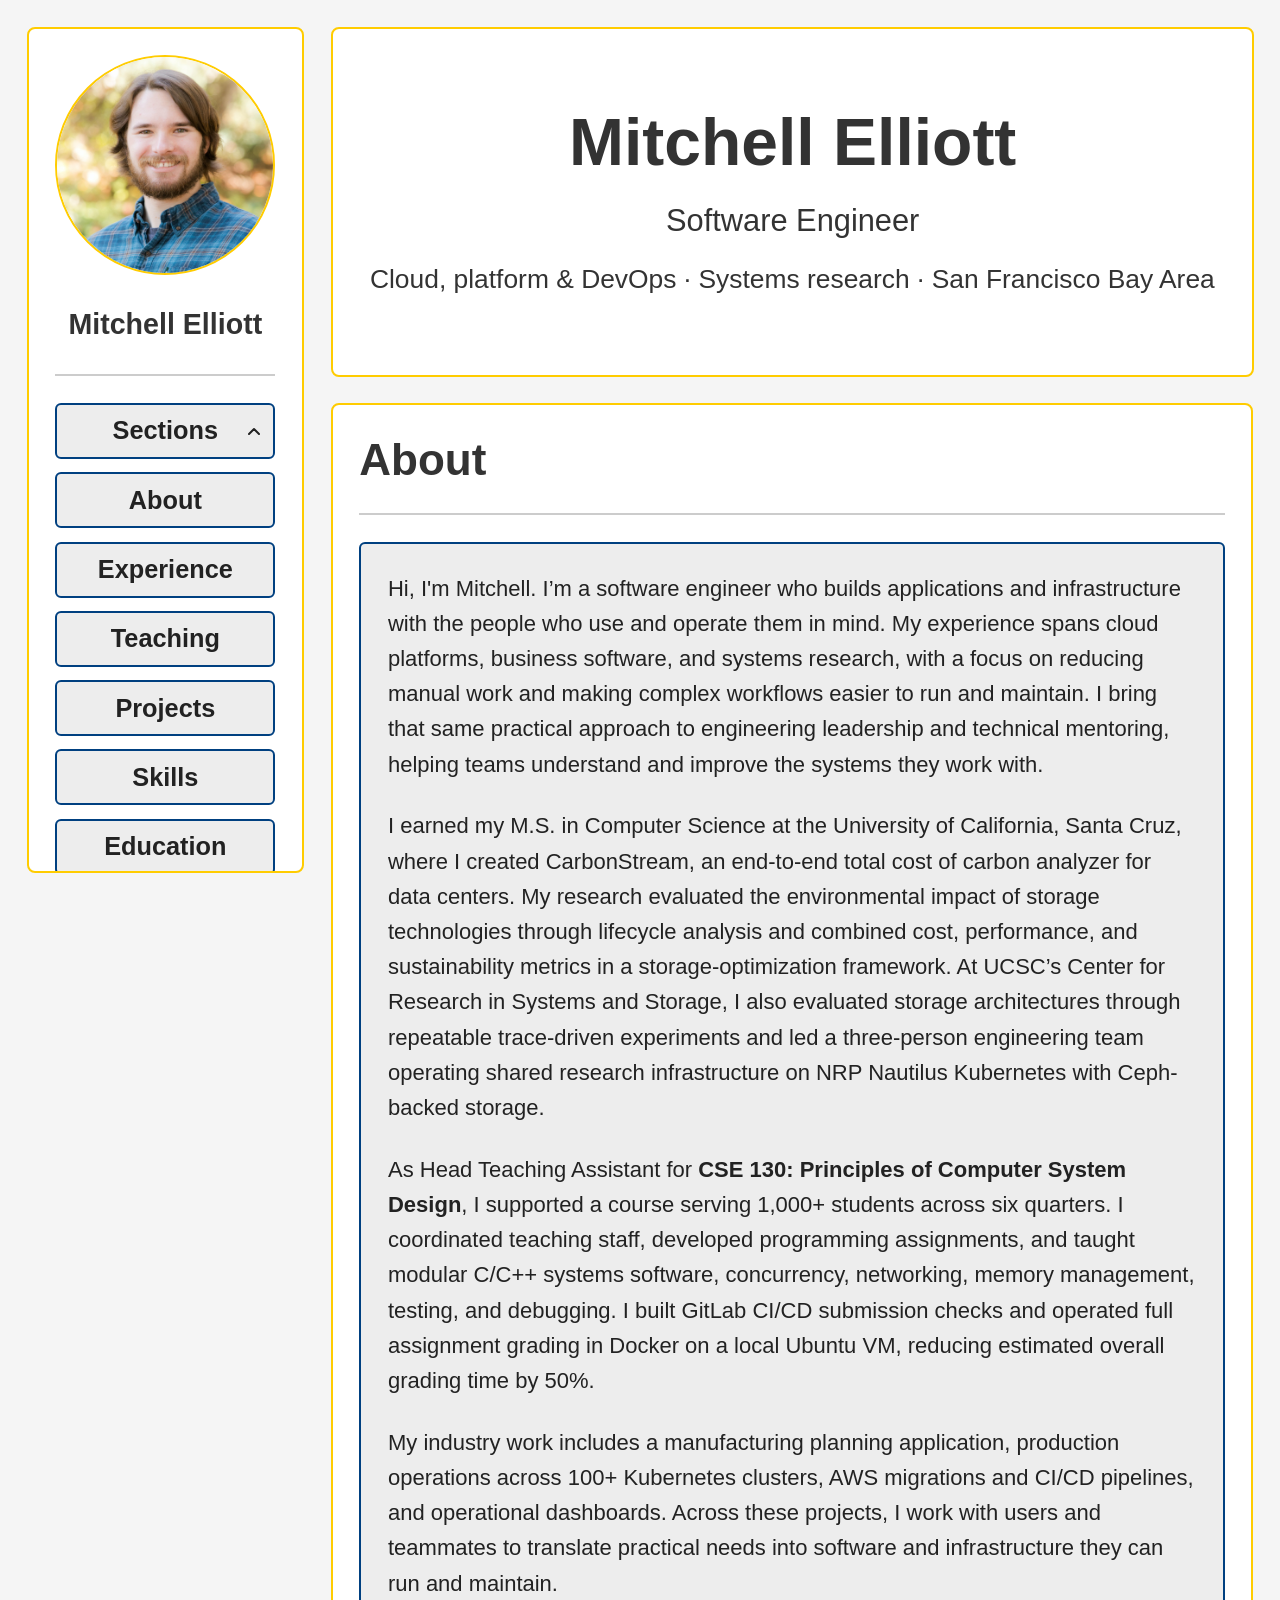
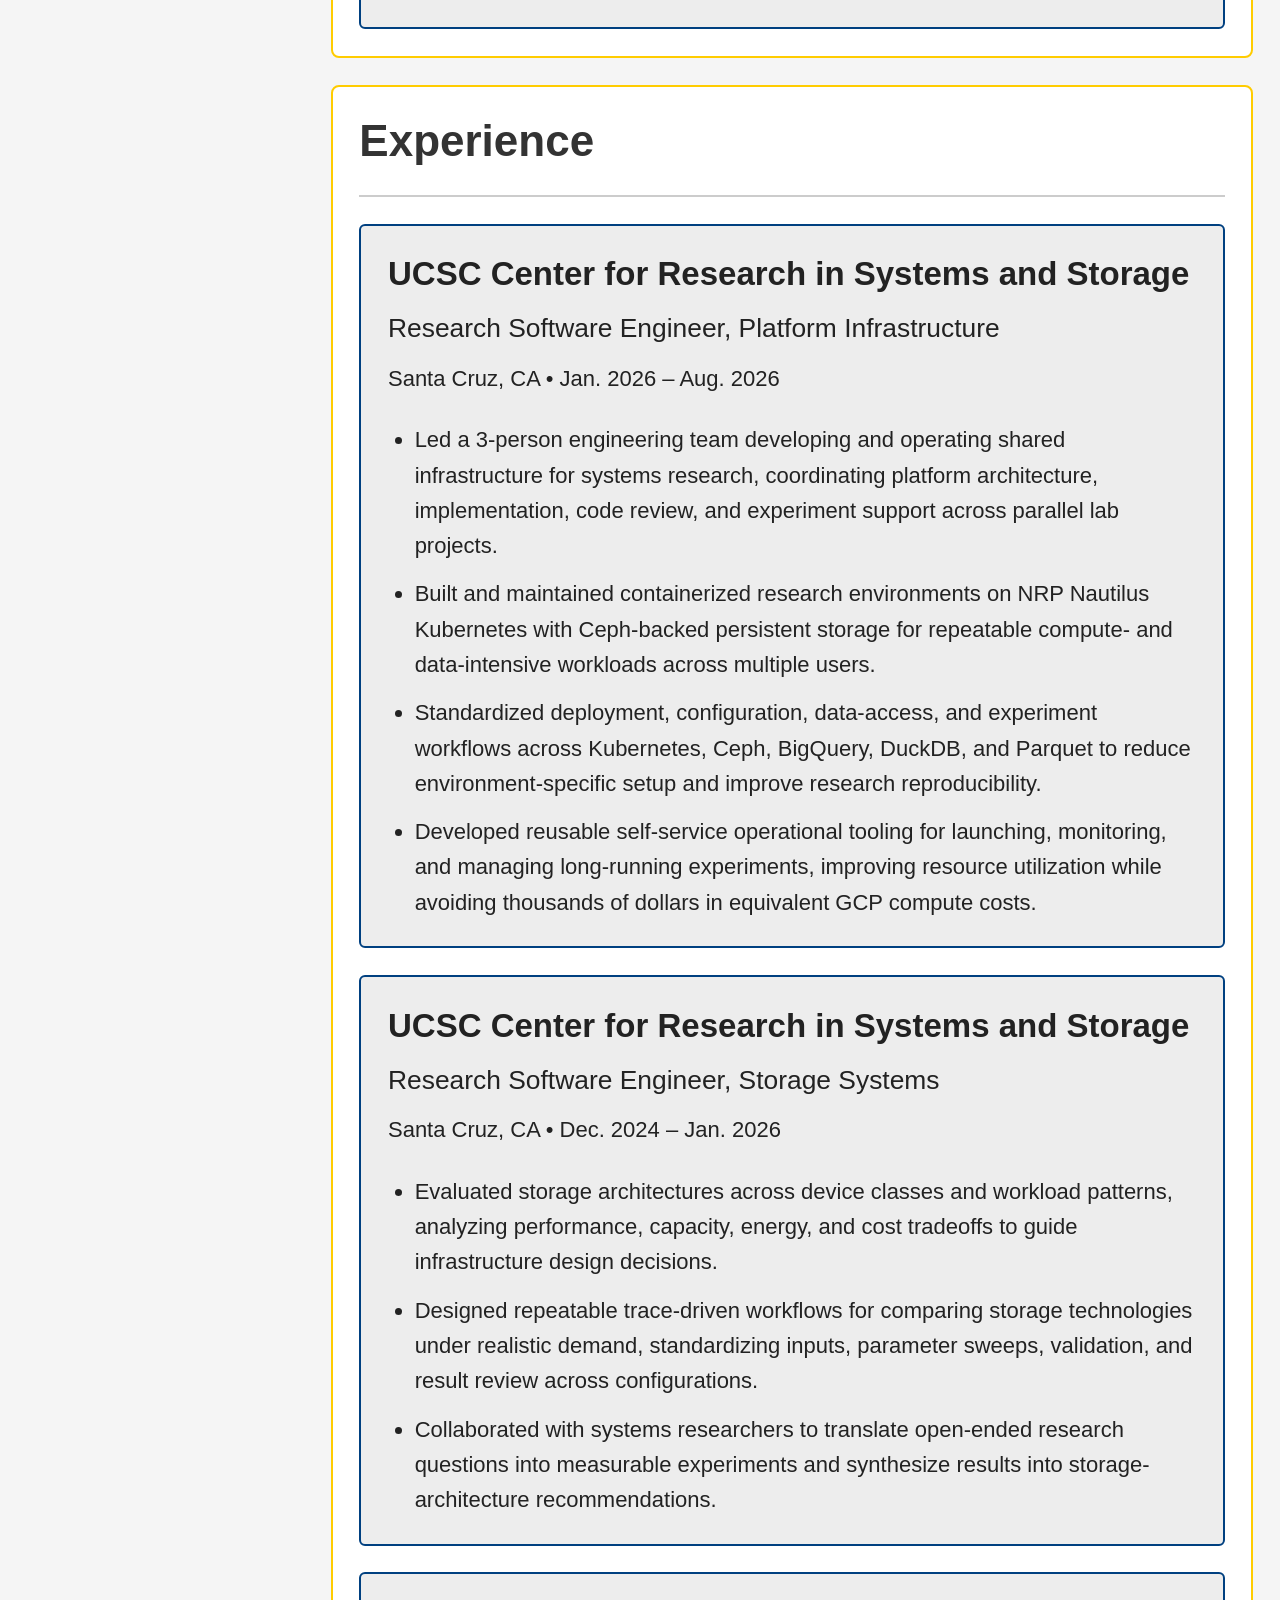
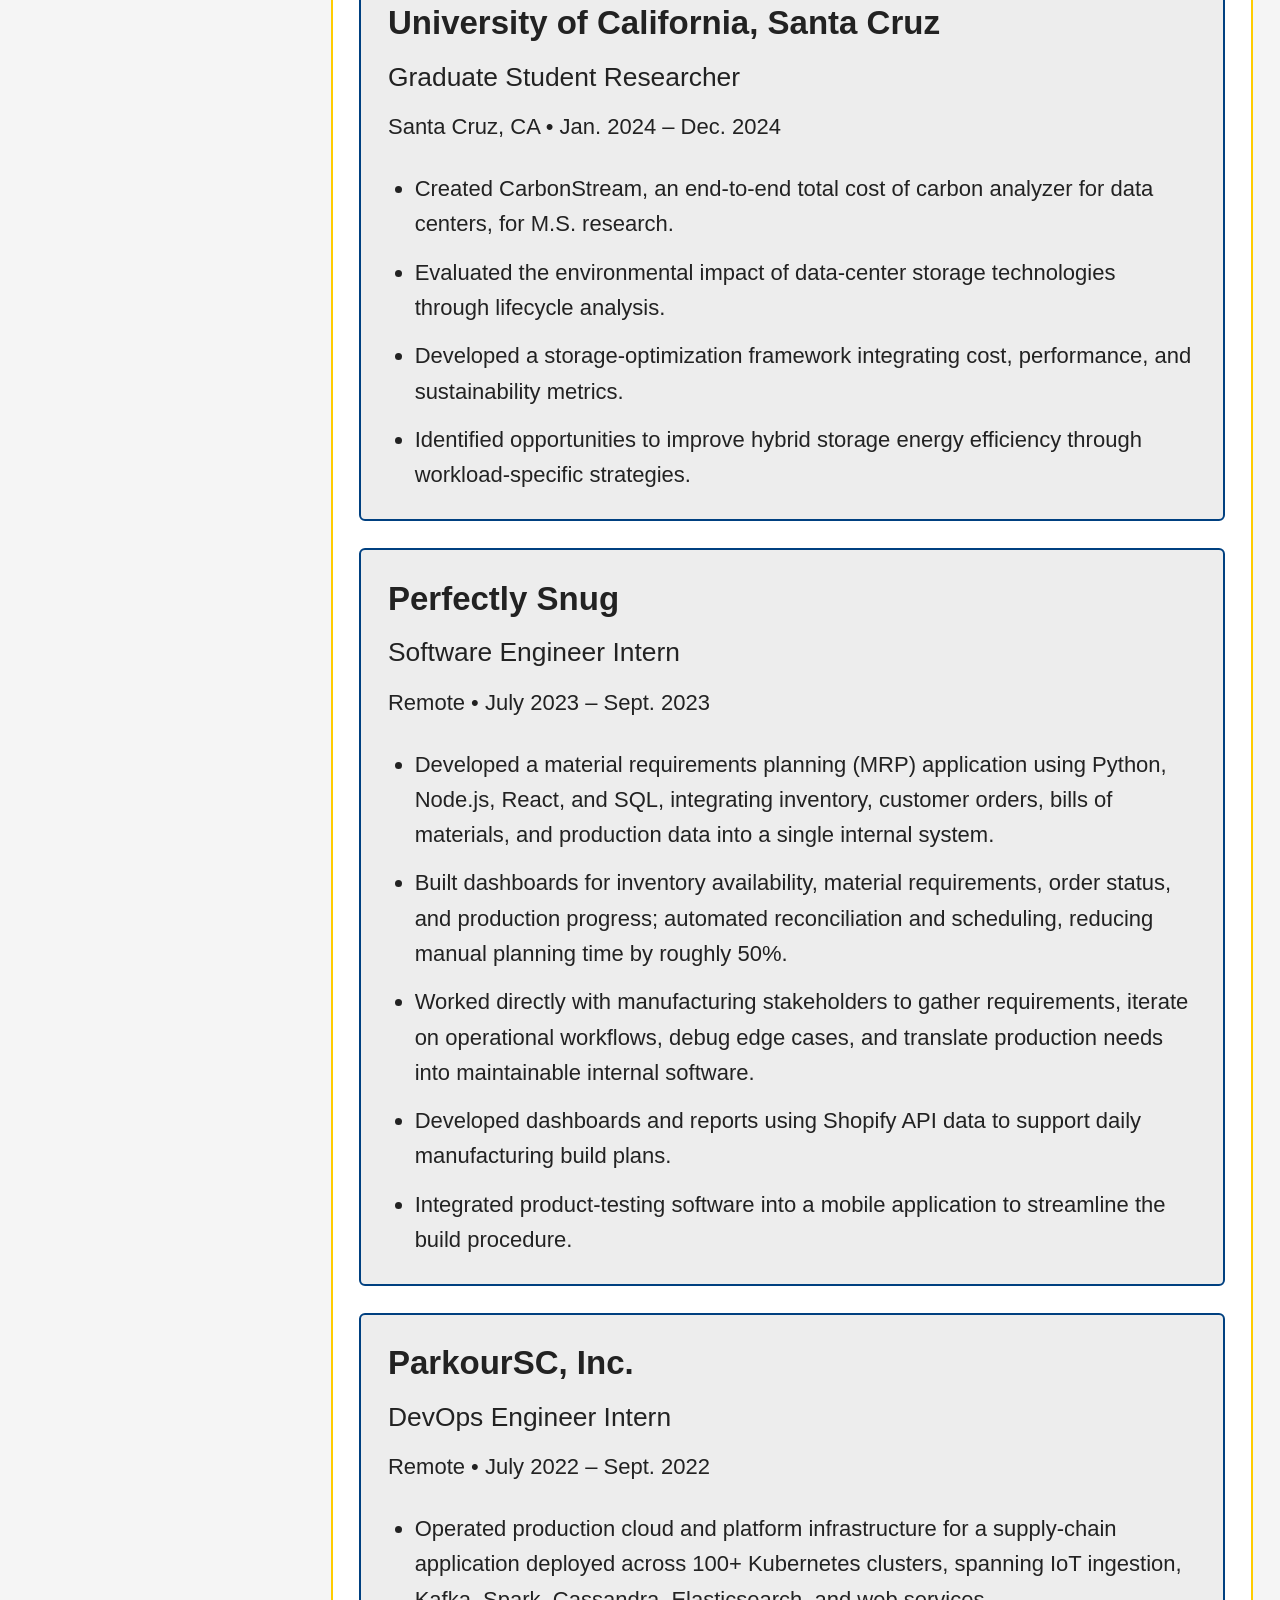
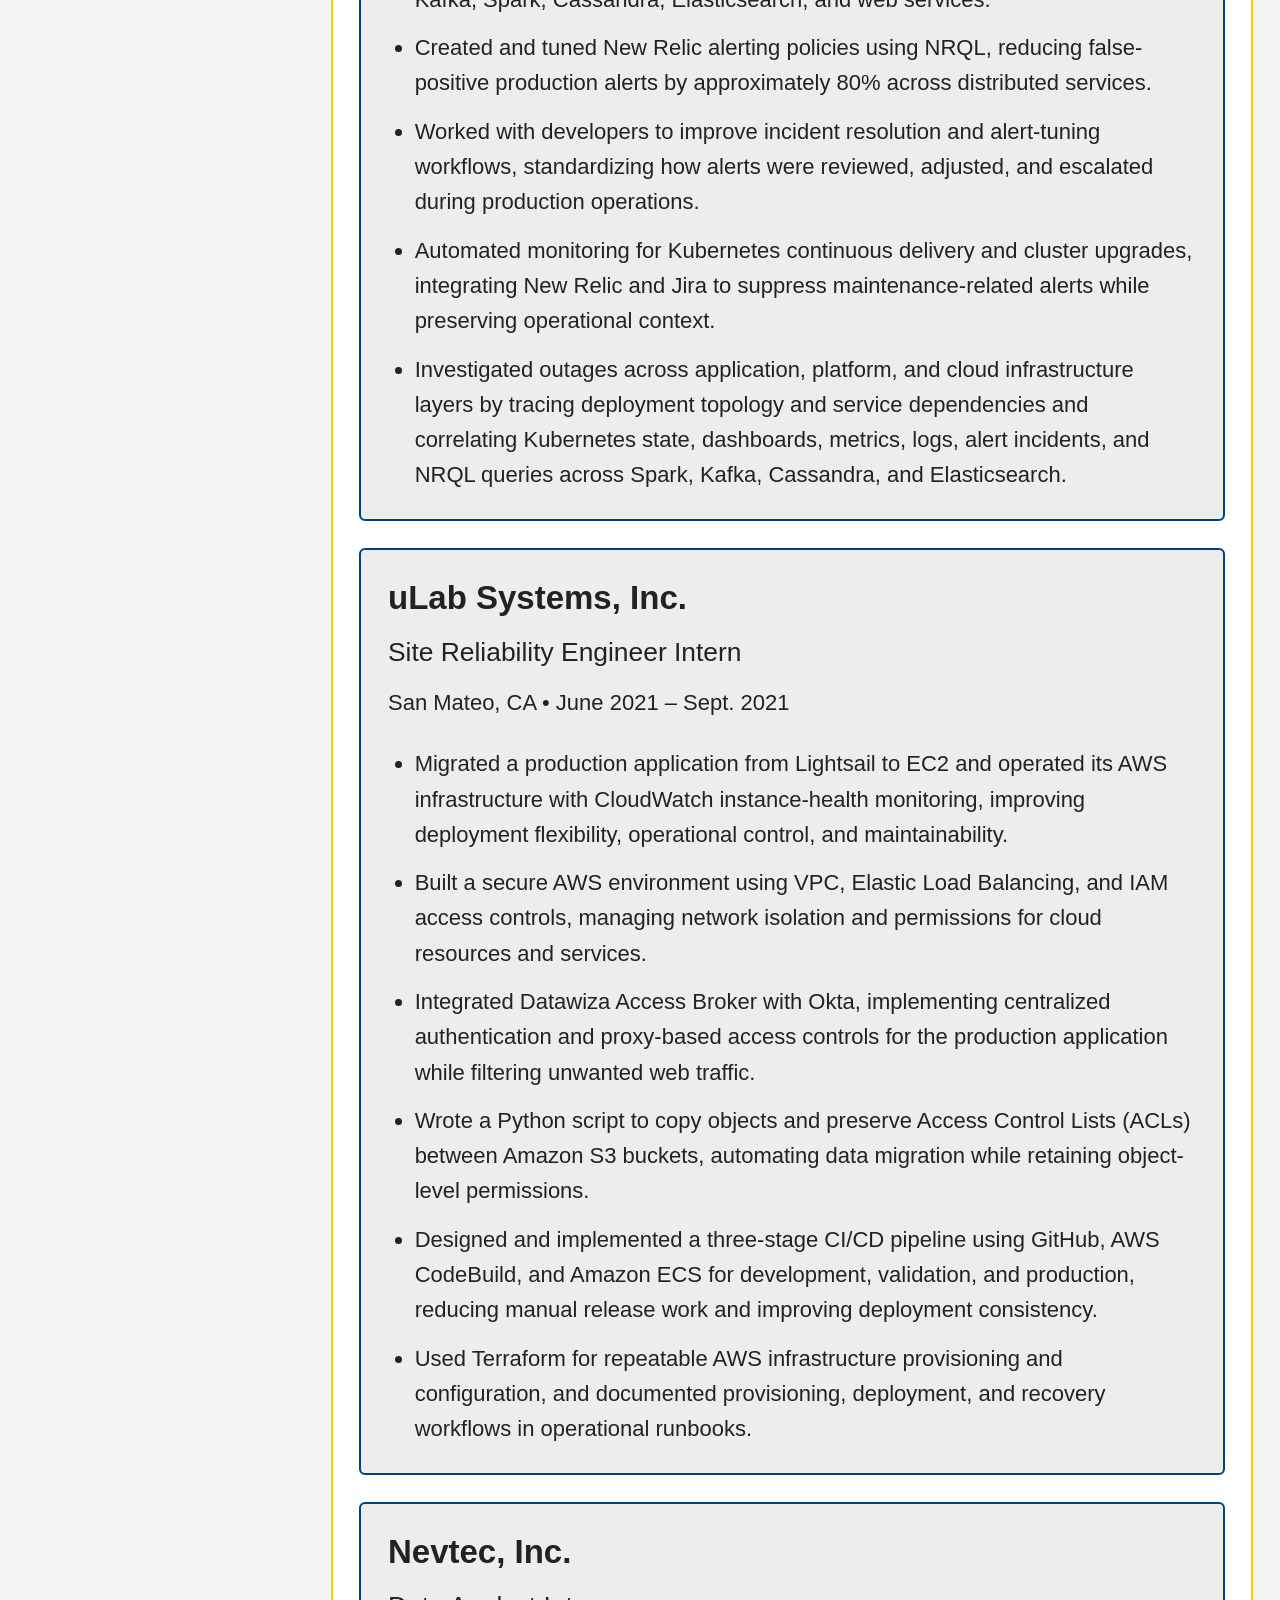
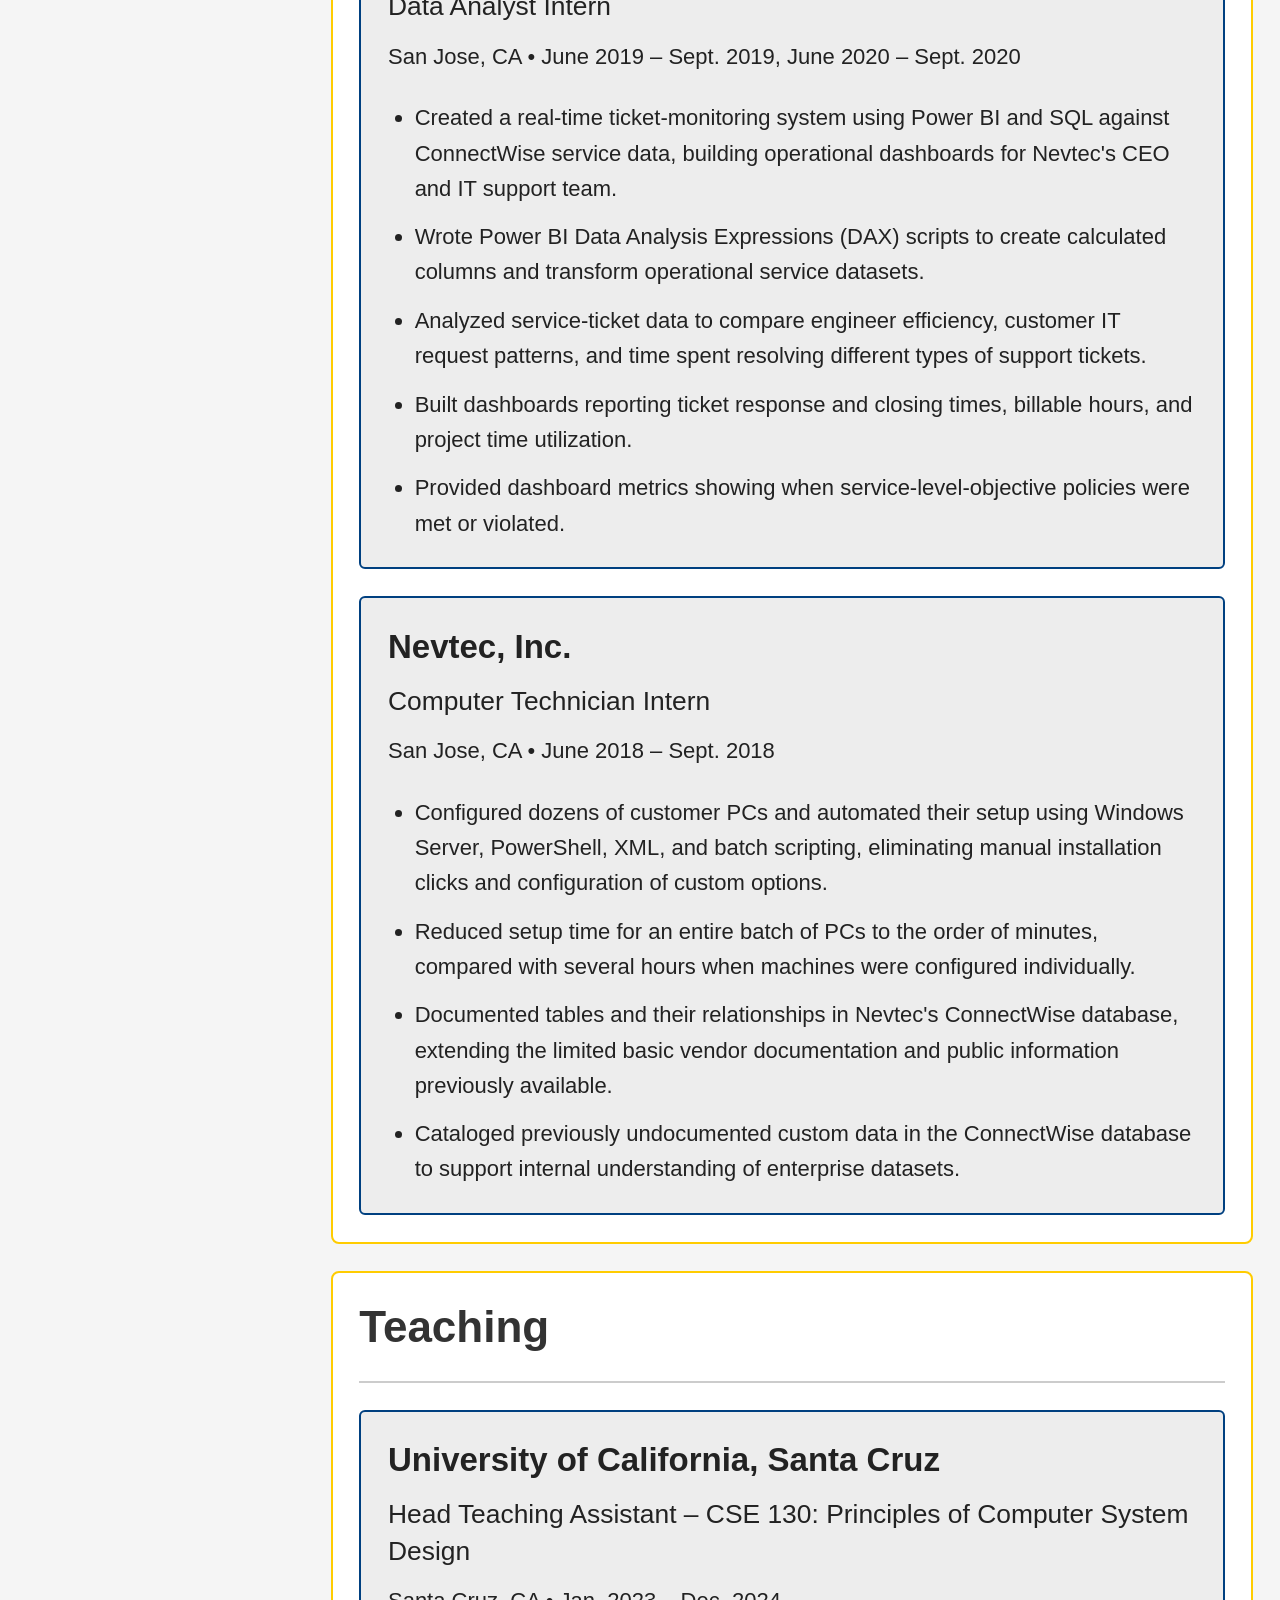
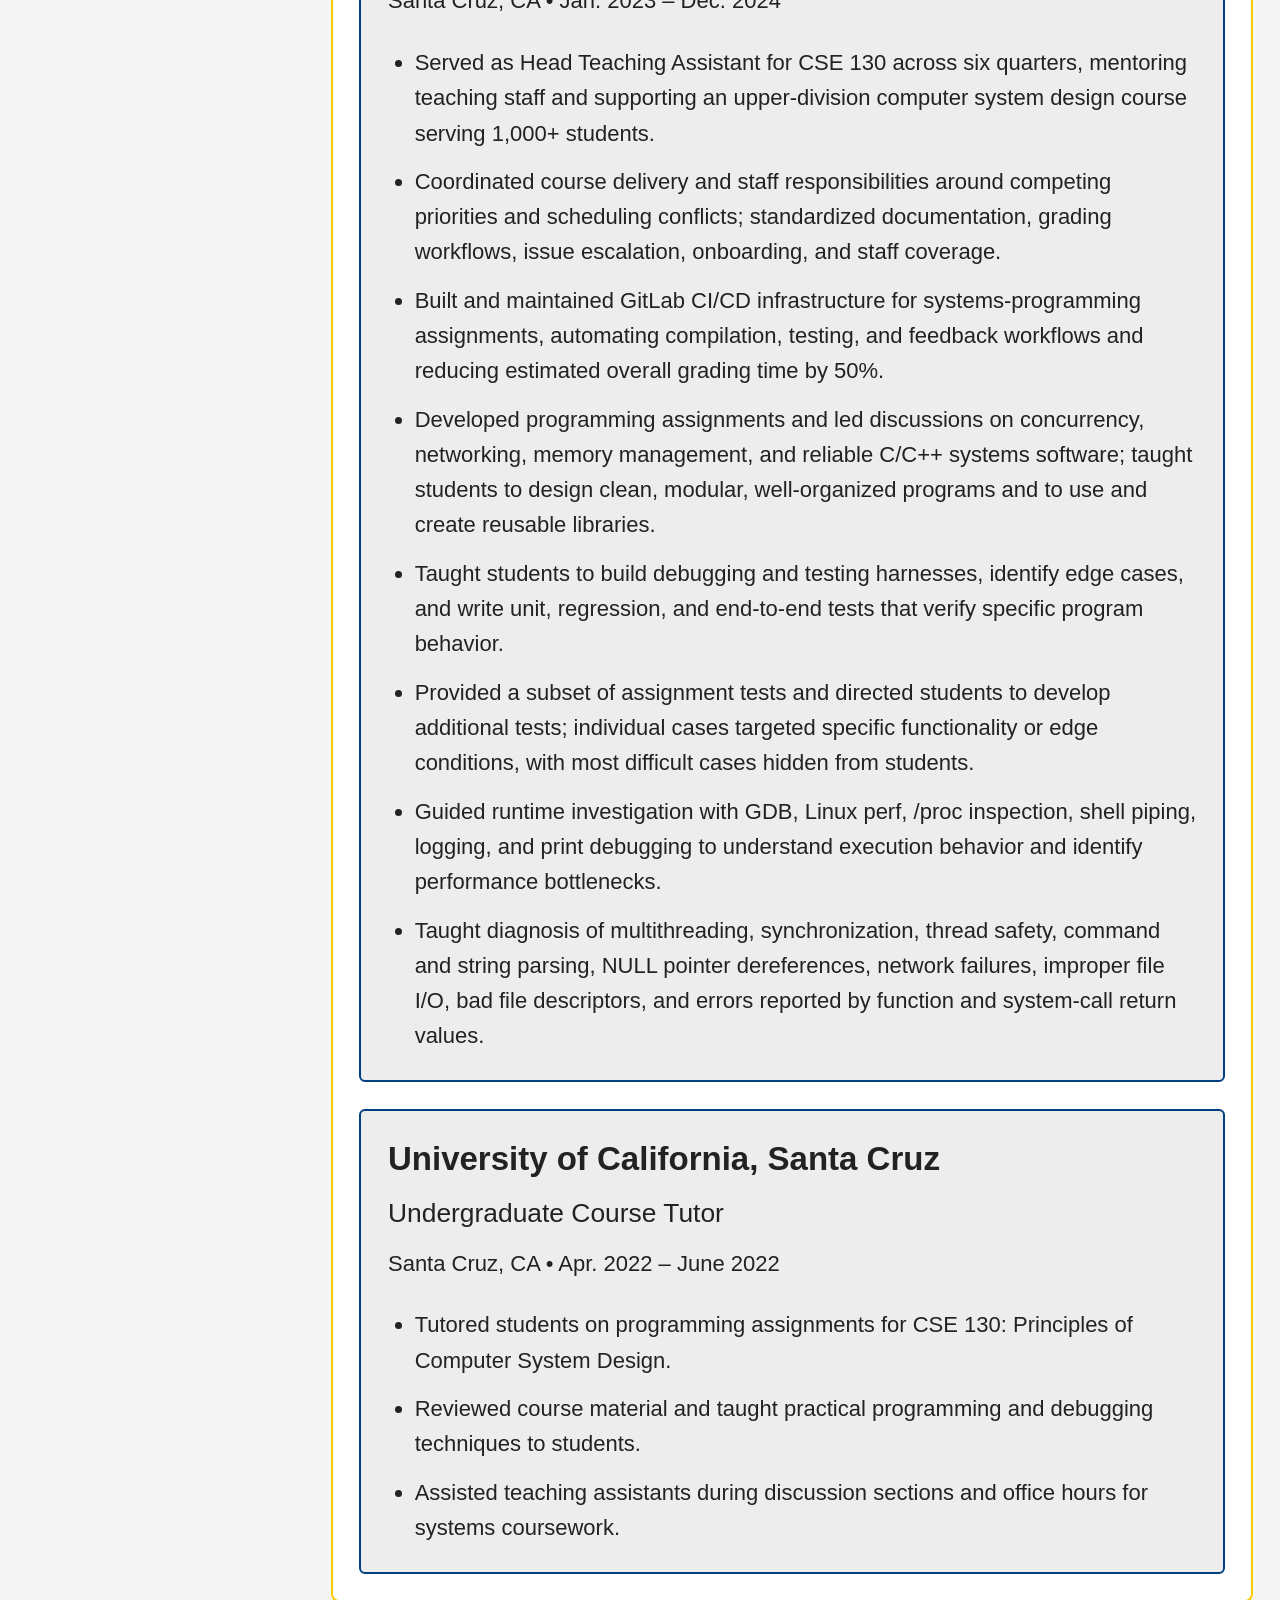
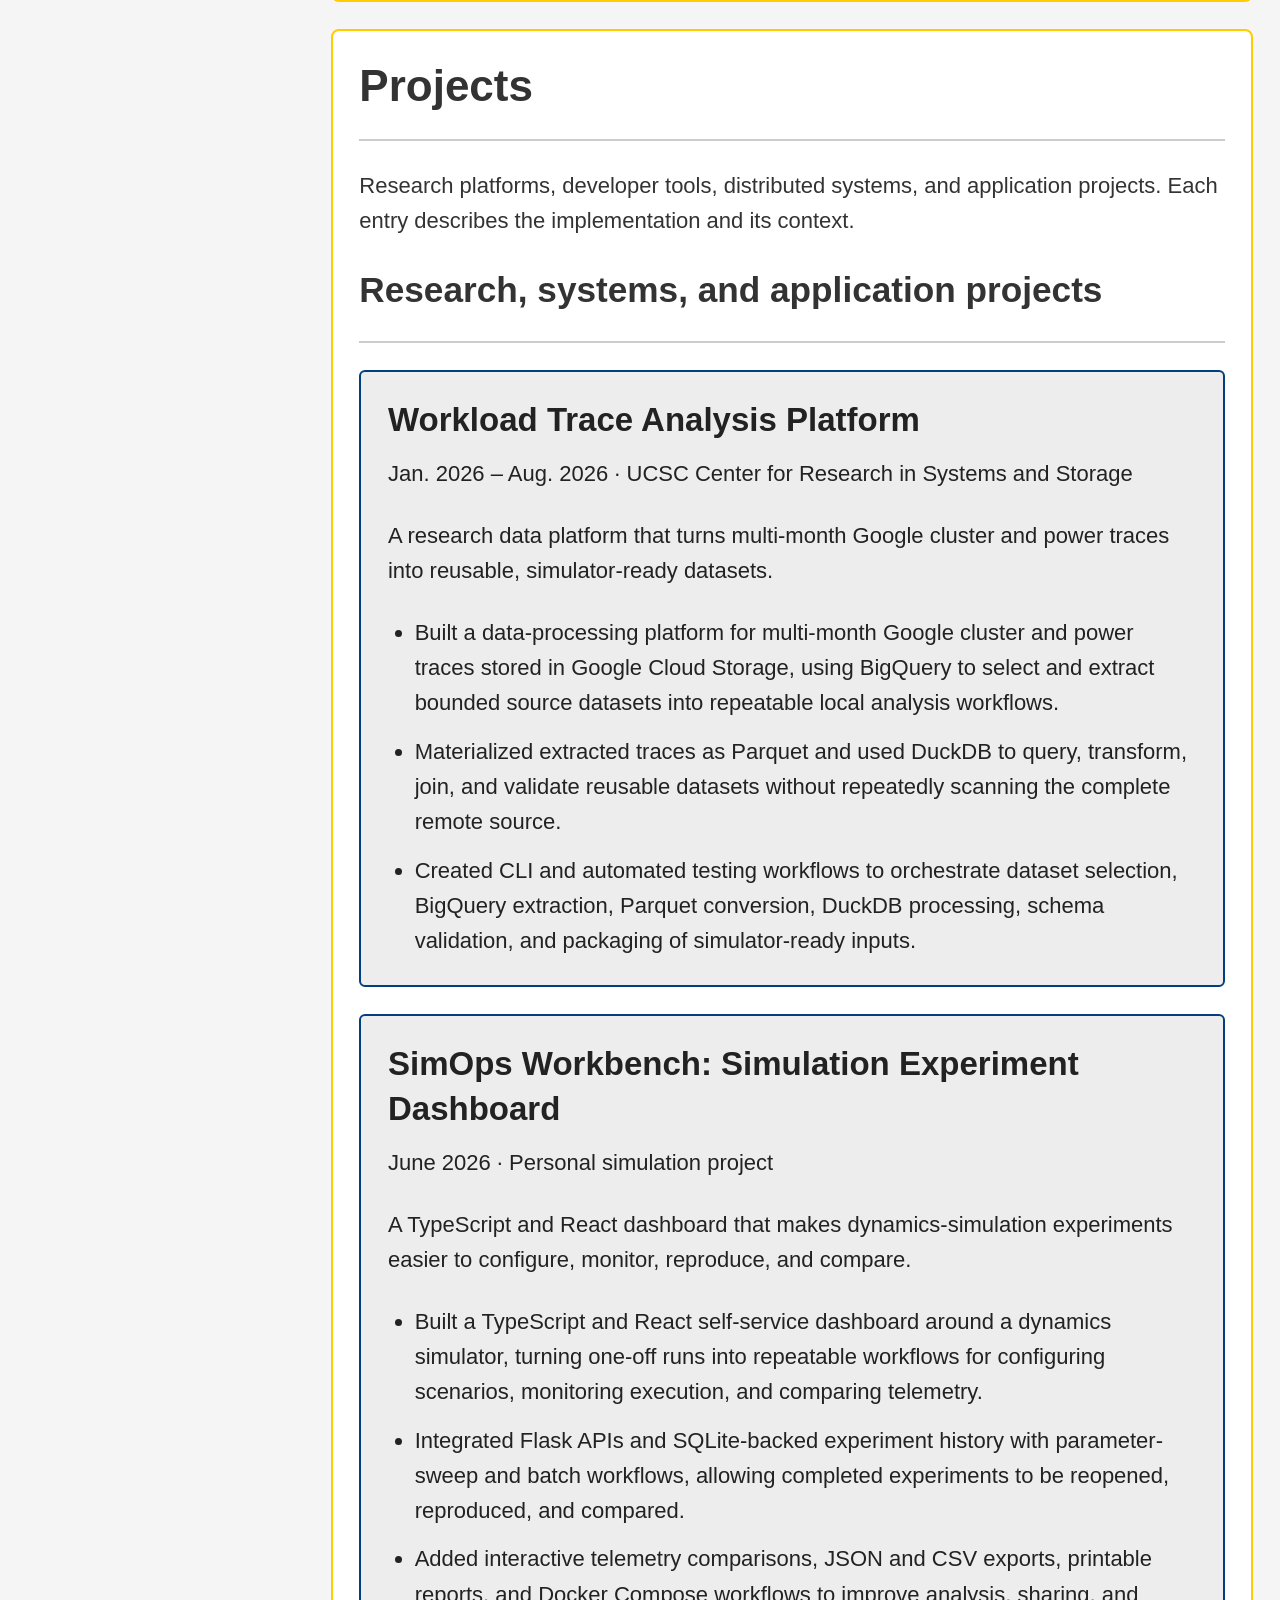
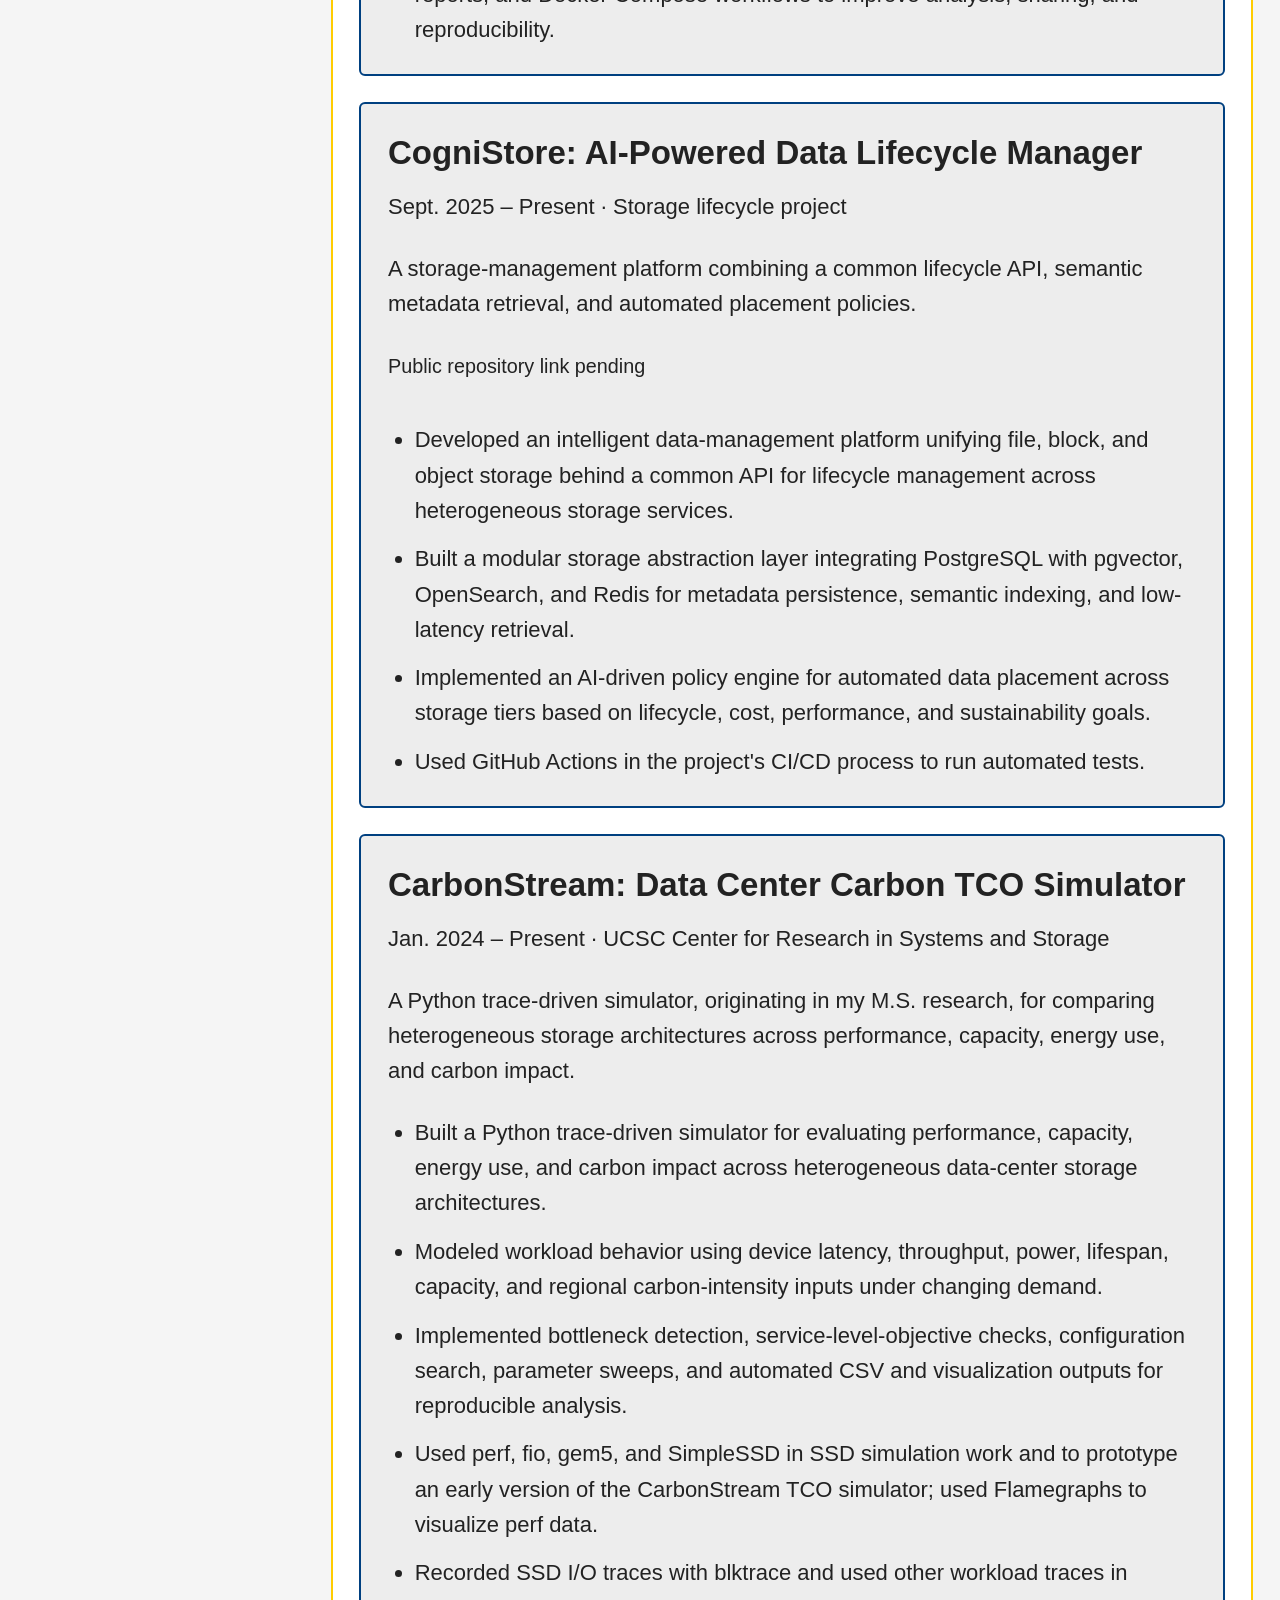
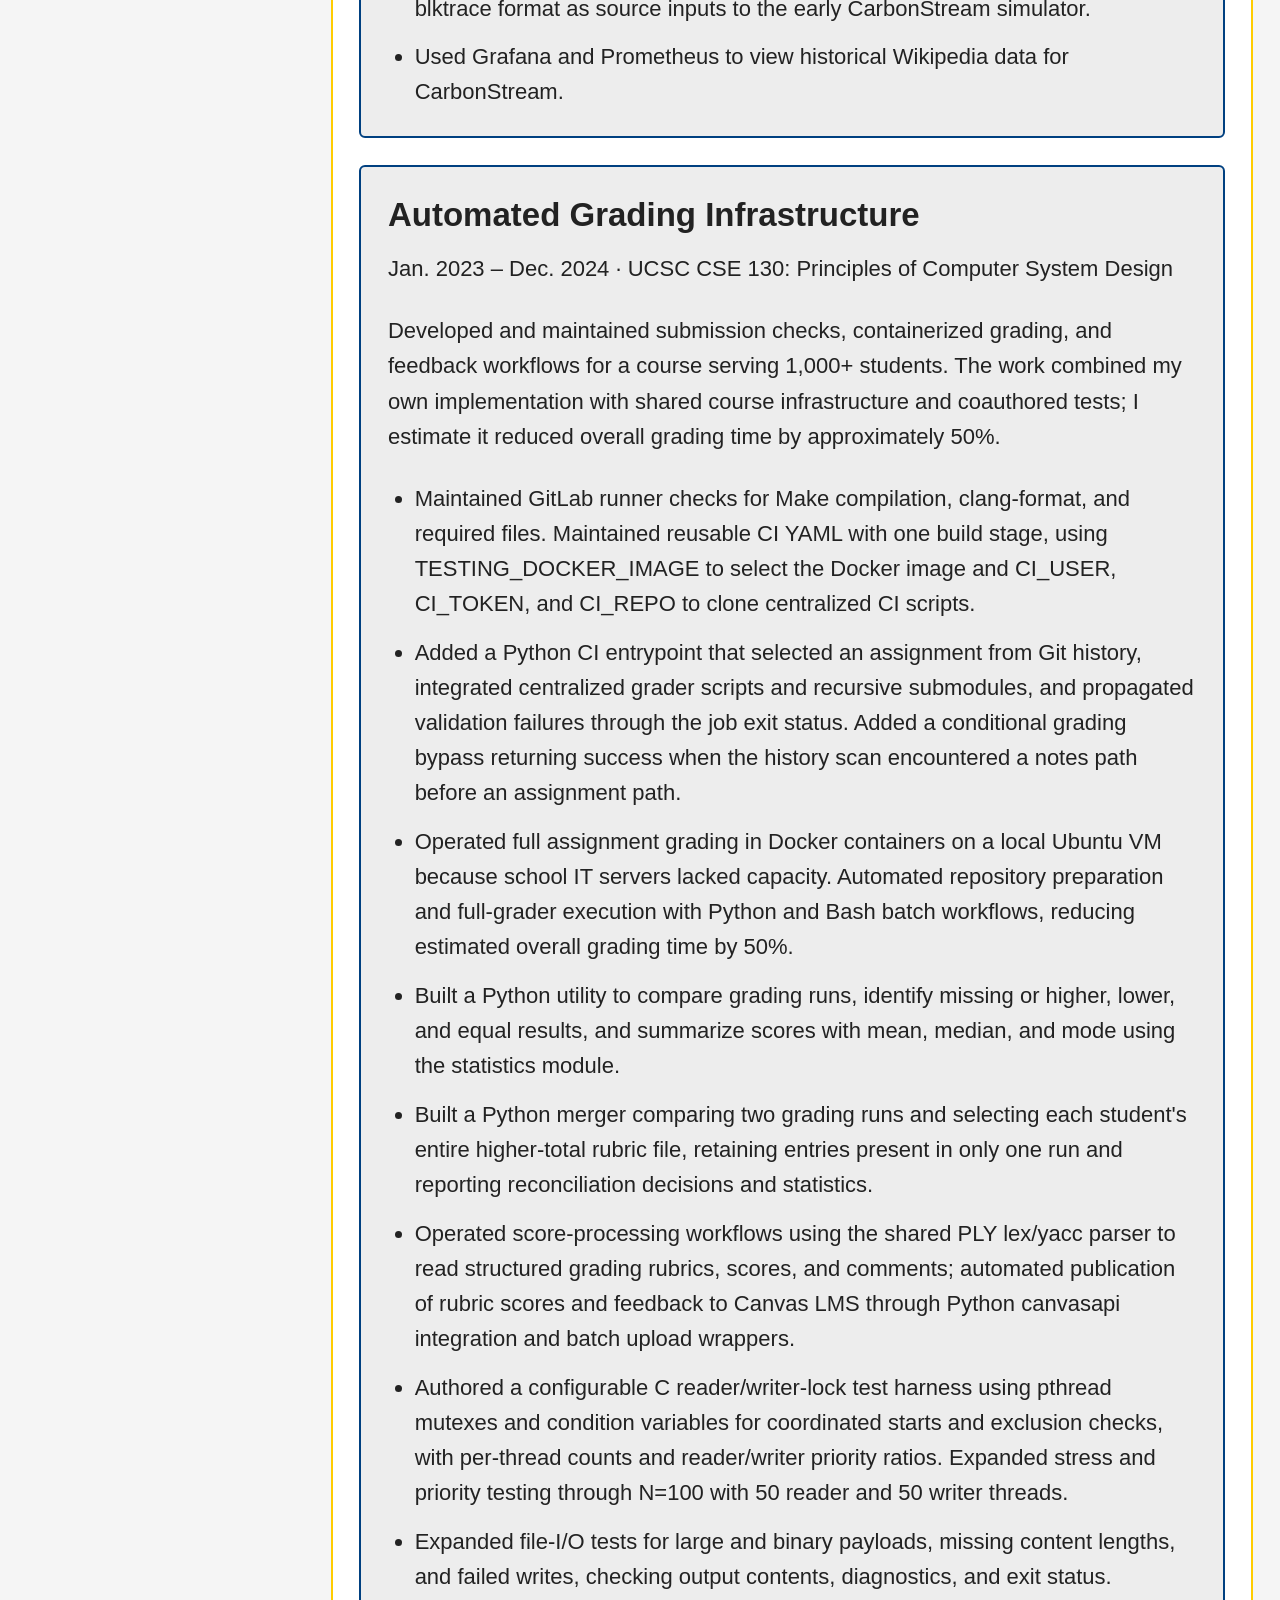
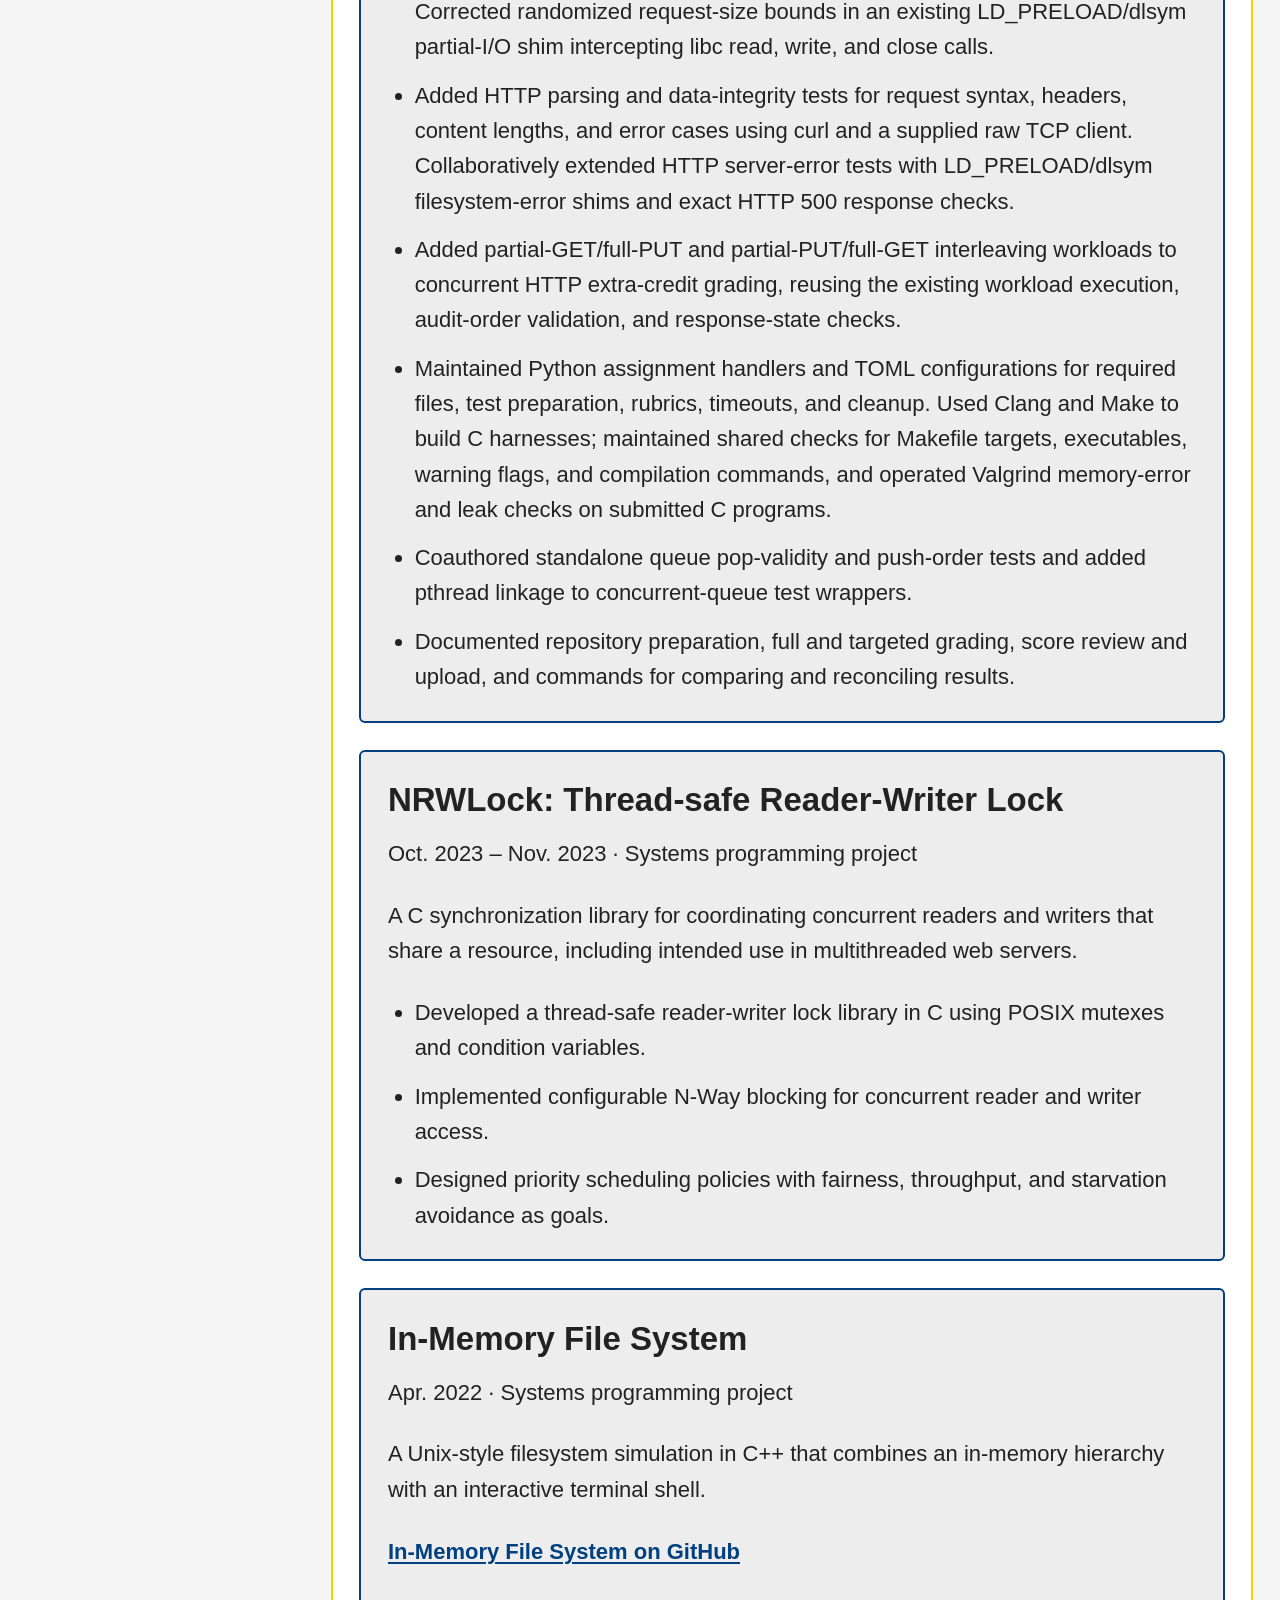
==== commit 374736a6: "feat: publish redesigned portfolio from repository root" ====
--- a/index.html
+++ b/index.html
@@ -1,494 +1,1002 @@
 <!DOCTYPE html>
 <html lang="en">
 <head>
-    <meta charset="UTF-8">
-    <meta name="viewport" content="width=device-width, initial-scale=1.0">
-    <title>Mitchell Elliott - Portfolio</title>
-    <style>
-        body {
-            font-family: 'Arial', sans-serif;
-            margin: 0;
-            padding: 0;
-            background-color: #f5f5f5;
-            color: #333;
-        }
-        body.light-theme {
-            background-color: #f5f5f5;
-            color: #333;
-        }
-        body.dark-theme {
-            background-color: #181818;
-            color: #eee;
-        }
-        body.dark-theme section {
-            background: #181818;
-            color: #eee;
-            border-left: 10px solid #444;
-            border-right: 10px solid #444;
-            border-top: 10px solid #444;
-            border-bottom: 10px solid #444;
-        }
-        body.dark-theme header,
-        body.dark-theme .footer,
-        body.dark-theme .sidebar {
-            background: #004080;
-            color: #fff;
-        }
-        body.light-theme header,
-        body.light-theme .footer,
-        body.light-theme .sidebar {
-            background: #004080;
-            color: #fff;
-        }
-        body.dark-theme .sidebar a {
-            color: #ffcc00;
-        }
-        body.dark-theme .sidebar a:hover {
-            color: #fff;
-        }
-        body.light-theme .sidebar a {
-            color: #ffcc00;
-        }
-        body.light-theme .sidebar a:hover {
-            color: #fff;
-        }
-        header h1, header p, header a {
-            color: #ffcc00 !important;
-        }
-        .container {
-            margin: 0;
-            padding: 20px;
-            margin-left: 200px;
-            margin-right: 20px;
-            padding-top: 20px; /* match left/right padding */
-            padding-bottom: 20px; /* match left/right padding */
-        }
-        /* Remove extra margin above first section and below last section */
-        .container section:first-child {
-            margin-top: 0;
-        }
-        .container section:last-child {
-            margin-bottom: 0;
-        }
-        header {
-            background: #004080;
-            color: #fff;
-            text-align: center;
-            padding: 40px 20px;
-            margin-bottom: 20px;
-            position: relative;
-        }
-        header h1 {
-            margin: 0;
-            font-size: 2.5em;
-        }
-        header p {
-            font-size: 1.2em;
-            margin: 10px 0;
-        }
-        header img {
-            width: 150px;
-            height: 150px;
-            border-radius: 50%;
-            border: 5px solid #fff;
-            position: absolute;
-            top: 20px;
-            right: 40px;
-        }
-        section {
-            background: #fff;
-            margin-bottom: 10px;
-            padding: 10px 10px;
-            border-radius: 8px;
-            box-shadow: 0 2px 5px rgba(0, 0, 0, 0.1);
-            border-left: 10px solid #ffcc00;
-            border-right: 10px solid #ffcc00;
-            border-top: 10px solid #ffcc00;
-            border-bottom: 10px solid #ffcc00;
-        }
-        body.dark-theme section {
-            background: #181818;
-            color: #eee;
-            border: 10px solid #ffcc00;
-        }
-        /* Sub-boxes: education-item and section-item (all sub-boxes) */
-        .education-item, .section-item {
-            border: 6px solid #004080;
-            border-radius: 8px;
-            box-shadow: 0 1px 4px rgba(0,0,0,0.07);
-            padding: 20px 20px;
-            background: #ededed;
-        }
-        body.light-theme .education-item, body.light-theme .section-item {
-            background: #ededed;
-            color: #222;
-            border: 6px solid #004080;
-        }
-        body.dark-theme .education-item, body.dark-theme .section-item {
-            background: #232323 !important;
-            color: #f8f8f8;
-            border: 6px solid #004080;
-        }
-        section h2 {
-            font-size: 2em;
-            margin-top: 0;
-            margin-bottom: 10px;
-            border-bottom: 3px solid #ccc;
-            padding-bottom: 8px;
-        }
-        section h3 {
-            font-size: 1.5em;
-            margin-top: 0;
-            margin-bottom: 10px;
-        }
-        ul {
-            padding: 0;
-            list-style: none;
-        }
-        ul li {
-            margin-top: 0;
-            margin-bottom: 0;
-            border-bottom: 3px solid #ccc;
-            padding-top: 8px;
-            padding-bottom: 8px;
-        }
-        ul li:not(:last-child) {
-            margin-bottom: 0;
-            padding-bottom: 8px;
-        }
-        ul li:last-child {
-            border-bottom: none !important;
-            margin-bottom: 0 !important;
-            padding-bottom: 0px !important;
-            padding-top: 0 !important;
-        }
-        .skills-inline {
-            display: flex;
-            flex-wrap: wrap;
-            gap: 8px 10px;
-            margin: 8px 0 0 0;
-        }
-        .skills-inline span {
-            background: #fff;
-            color: #004080;
-            border-radius: 6px;
-            padding: 10px 18px;
-            font-size: 1em;
-            font-weight: 500;
-            border: 2.5px solid #b3c6ff;
-            box-shadow: 0 2px 8px rgba(0,0,0,0.10);
-            transition: background 0.2s, color 0.2s, box-shadow 0.2s;
-            white-space: nowrap;
-            background-clip: padding-box;
-            display: inline-block;
-            text-align: center;
-        }
-        body.dark-theme .skills-inline span {
-            background: #232f4b;
-            color: #ffcc00;
-            border: 2.5px solid #004080;
-            box-shadow: 0 2px 8px rgba(0,0,0,0.30);
-        }
-        .skills-inline span:hover {
-            background: #e0e7ff;
-            color: #002850;
-            box-shadow: 0 4px 16px rgba(0,0,0,0.13);
-        }
-        body.dark-theme .skills-inline span:hover {
-            background: #003366;
-            color: #fff;
-            box-shadow: 0 4px 16px rgba(0,0,0,0.35);
-        }
-        .footer {
-            text-align: center;
-            background: #004080;
-            color: #fff;
-            padding: 4px 10px;
-            margin-top: 20px;
-            font-size: 1em;
-        }
-        .footer a {
-            color: #ff6600;
-            text-decoration: none;
-        }
-        .sidebar {
-            position: fixed;
-            top: 0;
-            left: 0;
-            height: 100%;
-            width: 180px;
-            background: #004080;
-            color: #fff;
-            padding-top: 30px;
-            padding-left: 0px;
-            z-index: 1000;
-            box-shadow: 2px 0 8px rgba(0,0,0,0.08);
-        }
-        .sidebar ul {
-            list-style: none;
-            padding: 0;
-            margin: 0;
-            text-align: center;
-        }
-        .sidebar ul li {
-            margin: 0 0 18px 0;
-            border: none;
-        }
-        .sidebar ul li:not(:last-child) {
-            margin-bottom: 0;
-        }
-        .sidebar ul li:last-child {
-            margin-top: 8px;
-            margin-bottom: 0;
-        }
-        .sidebar a {
-            color: #ffcc00;
-            text-decoration: none;
-            font-size: 1.1em;
-            font-weight: bold;
-            transition: color 0.2s;
-            display: inline-block;
-        }
-        .sidebar a:hover {
-            color: #fff;
-        }
-        .sidebar-link-box {
-            background: #003366;
-            border-radius: 8px;
-            padding: 10px 0 10px 0;
-            width: 90%;
-            margin: 0 auto;
-            box-shadow: 0 1px 6px rgba(0,0,0,0.10);
-            transition: background 0.2s;
-        }
-        .sidebar-link-box-link {
-            color: #ffcc00;
-            font-weight: bold;
-            font-size: 1.05em;
-            text-decoration: none;
-            display: inline-block;
-            width: 100%;
-            transition: color 0.2s;
-        }
-        .sidebar-link-box-link:hover {
-            color: #fff;
-        }
-        body.dark-theme .sidebar-link-box {
-            background: #002850;
-        }
-        body.dark-theme .sidebar-link-box-link {
-            color: #ffcc00;
-        }
-        body.dark-theme .sidebar-link-box-link:hover {
-            color: #fff;
-        }
-        .education-list {
-            display: flex;
-            flex-direction: column;
-            gap: 10px;
-            margin-top: 10px;
-        }
-        .education-item {
-            color: #222;
-            border-radius: 8px;
-            box-shadow: 0 1px 4px rgba(0,0,0,0.07);
-            padding: 20px 20px;
-            border: 6px solid #004080;
-            background: #ededed;
-        }
-        body.light-theme .education-item {
-            background: #ededed;
-            color: #222;
-            border: 6px solid #004080;
-        }
-        body.dark-theme .education-item {
-            background: #232323 !important;
-            color: #f8f8f8;
-            border: 6px solid #004080;
-        }
-        /* Section item box formatting for Experience, Projects, Skills */
-        .section-list {
-            display: flex;
-            flex-direction: column;
-            gap: 10px;
-            margin-top: 10px;
-        }
-        .section-item {
-            background: none;
-            color: #f8f8f8;
-            border-radius: 8px;
-            box-shadow: 0 1px 4px rgba(0,0,0,0.07);
-            padding: 20px 20px;
-            border: 6px solid #004080;
-            background: #ededed;
-        }
-        body.light-theme .section-item {
-            background: #ededed;
-            color: #222;
-            border: 6px solid #004080;
-        }
-        body.dark-theme .section-item {
-            background: #232323 !important;
-            color: #f8f8f8;
-            border: 6px solid #004080;
-        }
-        .section-item p {
-            margin: 0 0 1em 0;
-            padding: 0;
-        }
-        .section-item p:last-child {
-            margin-bottom: 0;
-        }
-        .section-item ul {
-            margin: 8px 0 0 10px;
-            padding: 0 0 0 10px;
-            list-style: disc inside;
-        }
-        .section-item ul li {
-            border: none;
-            padding: 0 0 6px 0;
-            margin: 0;
-            color: inherit;
-            font-size: 1em;
-        }
-        .education-item ul li:last-child {
-            margin-bottom: 0 !important;
-            padding-bottom: 0 !important;
-        }
-        .education-item ul {
-            margin-bottom: 0 !important;
-        }
-        .section-item a {
-            color: #004080;
-            text-decoration: underline;
-            font-weight: bold;
-        }
-        body.dark-theme .section-item a {
-            color: #66aaff;
-        }
-        body.dark-theme .section-item a:hover {
-            color: #3388dd;
-        }
-        .section-item a:hover {
-            color: #002850;
-        }
-        /* Mode button circle styling to match sidebar-link-box */
-        #theme-icon-btn {
-            width: 48px;
-            height: 48px;
-            border-radius: 50%;
-            border: 3px solid #003366;
-            background: #003366;
-            color: #ffcc00;
-            font-size: 2em;
-            font-weight: bold;
-            display: flex;
-            align-items: center;
-            justify-content: center;
-            text-align: center;
-            cursor: pointer;
-            box-shadow: 0 2px 8px rgba(0,0,0,0.10);
-            transition: border 0.2s, background 0.2s, color 0.2s;
-            padding: 0;
-            line-height: 1;
-        }
-        body.dark-theme #theme-icon-btn {
-            background: #002850;
-            color: #ffcc00;
-            border: 3px solid #ffcc00;
-        }
-        #theme-icon-btn:focus {
-            outline: none;
-            box-shadow: 0 0 0 3px #b3c6ff;
-        }
-        @media (max-width: 800px) {
-            .sidebar {
-                position: static;
-                width: 100%;
-                height: auto;
-                box-shadow: none;
-                padding-top: 0;
-            }
-            .container {
-                margin-left: 0;
-                margin-right: 0;
-                padding-top: 20px;
-                padding-bottom: 20px;
-            }
-        }
-    </style>
+  <meta charset="UTF-8">
+  <meta name="viewport" content="width=device-width, initial-scale=1">
+  <meta name="description" content="Mitchell Elliott’s work in software engineering, cloud infrastructure, systems and storage research, teaching, and technical projects.">
+  <title>Mitchell Elliott - Software Engineer &amp; Researcher</title>
+  <script src="assets/js/theme-init.js"></script>
+  <link rel="stylesheet" href="assets/css/site.css?v=92664050">
 </head>
 <body>
-    <header>
-        <h1>Mitchell Elliott</h1>
-        <p>Software Engineer & Researcher</p>
-    </header>
-
-    <nav class="sidebar">
-        <div style="text-align:center; margin-bottom: 24px;">
-            <img src="assets/images/picture.jpeg" alt="Mitchell Elliott" style="width: 130px; height: 130px; border-radius: 50%; border: 3px solid #ffcc00; margin-bottom: 10px; margin-top: -10px;">
-            <div style="font-size: 1.25em; font-weight: bold; color: #ffcc00; margin-bottom: 0;">Mitchell Elliott</div>
+  <a class="skip-link" href="#main">Skip to content</a>
+  <header class="site-header">
+    <img class="mobile-portrait" src="assets/images/picture.jpeg" alt="Mitchell Elliott" width="96" height="96">
+    <div class="header-copy">
+      <h1>Mitchell Elliott</h1>
+      <p>Software Engineer</p>
+    </div>
+    <p class="focus">Cloud, platform &amp; DevOps · Systems research · San Francisco Bay Area</p>
+  </header>
+  <aside class="sidebar" aria-label="Portfolio navigation and downloads">
+    <div class="sidebar-scroll">
+      <div class="sidebar-content">
+        <div class="identity">
+          <img src="assets/images/picture.jpeg" alt="Mitchell Elliott" width="190" height="190">
+          <span>Mitchell Elliott</span>
         </div>
-        <ul>
-            <li><a href="#about">About</a></li>
-            <li><a href="#education">Education</a></li>
-            <li><a href="#experience">Experience</a></li>
-            <li><a href="#teaching">Teaching</a></li>
-            <li><a href="#projects">Projects</a></li>
-            <li><a href="#skills">Skills</a></li>
-            <li><a href="#contact">Contact</a></li>
-        </ul>
-        <div style="margin-top: 32px; text-align: center; display: flex; flex-direction: column; gap: 14px; align-items: center;">
-            <div class="sidebar-link-box">
-                <a href="Mitchell_Elliott_Resume.pdf" target="_blank" class="sidebar-link-box-link">
-                    <span style="font-size:1.3em; vertical-align:middle; margin-right:6px;">📄</span> Resume
-                </a>
+        <details class="section-menu" open>
+          <summary><span>Sections</span><svg class="dropdown-arrow" viewBox="0 0 12 8" aria-hidden="true" focusable="false"><path d="M1 1l5 5 5-5"/></svg></summary>
+          <nav aria-label="Sections">
+          <ul>
+            <li><a href="#about"><span>About</span></a></li>
+            <li><a href="#experience"><span>Experience</span></a></li>
+            <li><a href="#teaching"><span>Teaching</span></a></li>
+            <li><a href="#projects"><span>Projects</span></a></li>
+            <li><a href="#skills"><span>Skills</span></a></li>
+            <li><a href="#education"><span>Education</span></a></li>
+            <li><a href="#presentations"><span>Presentations</span></a></li>
+            <li><a href="#contact"><span>Contact</span></a></li>
+          </ul>
+          </nav>
+        </details>
+        <div class="sidebar-tools">
+          <details class="download-menu">
+            <summary><span>Resume/CV</span><svg class="dropdown-arrow" viewBox="0 0 12 8" aria-hidden="true" focusable="false"><path d="M1 1l5 5 5-5"/></svg></summary>
+            <div class="downloads">
+              <a href="Mitchell_Elliott_Resume.pdf" type="application/pdf" aria-label="Resume (PDF, 2 pages)" title="Two-page master resume (PDF)" target="_blank" rel="noopener"><svg class="download-icon" viewBox="0 0 24 24" width="24" height="24" aria-hidden="true" focusable="false"><path d="M12 3v12m-5-5 5 5 5-5M5 16v5h14v-5"/></svg><span>Resume</span></a>
+              <a href="Mitchell_Elliott_CV.pdf" type="application/pdf" aria-label="CV (PDF, 6 pages)" title="Comprehensive academic CV (PDF, 6 pages)" target="_blank" rel="noopener"><svg class="download-icon" viewBox="0 0 24 24" width="24" height="24" aria-hidden="true" focusable="false"><path d="M12 3v12m-5-5 5 5 5-5M5 16v5h14v-5"/></svg><span>CV</span></a>
             </div>
-            <div class="sidebar-link-box">
-                <a href="Mitchell_Elliott_CV.pdf" target="_blank" class="sidebar-link-box-link">
-                    <span style="font-size:1.3em; vertical-align:middle; margin-right:6px;">🗂️</span> CV
-                </a>
+          </details>
+          <div class="theme-control" hidden>
+            <label for="theme" class="visually-hidden">Theme</label>
+            <div class="theme-select">
+              <svg class="theme-icon" viewBox="0 0 24 24" width="24" height="24" aria-hidden="true" focusable="false">
+                <g class="theme-symbol theme-symbol-system">
+                  <g transform="translate(.4 9.2) scale(.6)" stroke-width="3"><circle cx="12" cy="12" r="4"/><path d="M12 2v2m0 16v2M2 12h2m16 0h2M4.93 4.93l1.42 1.42m11.3 11.3 1.42 1.42M4.93 19.07l1.42-1.42m11.3-11.3 1.42-1.42"/></g>
+                  <path transform="translate(9 -.2) scale(.6)" stroke-width="3" d="M21 12.79A9 9 0 1 1 11.21 3 7 7 0 0 0 21 12.79Z"/>
+                </g>
+                <g class="theme-symbol theme-symbol-light"><circle cx="12" cy="12" r="4"/><path d="M12 2v2m0 16v2M2 12h2m16 0h2M4.93 4.93l1.42 1.42m11.3 11.3 1.42 1.42M4.93 19.07l1.42-1.42m11.3-11.3 1.42-1.42"/></g>
+                <g class="theme-symbol theme-symbol-dark"><path d="M21 12.79A9 9 0 1 1 11.21 3 7 7 0 0 0 21 12.79Z"/></g>
+              </svg>
+              <select id="theme">
+                <option value="system">System</option>
+                <option value="light">Light</option>
+                <option value="dark">Dark</option>
+              </select>
+              <svg class="dropdown-arrow" viewBox="0 0 12 8" aria-hidden="true" focusable="false"><path d="M1 1l5 5 5-5"/></svg>
             </div>
-            <div style="margin-top: 10px; width: 100%; display: flex; flex-direction: column; align-items: center; position:relative;">
-                <button id="theme-icon-btn">
-                    🌓
-                </button>
-                <div id="theme-dropdown" style="display:none; position:absolute; left:50%; transform:translateX(-50%); top:56px; background:#fff; border-radius:8px; box-shadow:0 2px 8px rgba(0,0,0,0.12); min-width:80px; z-index:10;">
-                    <button class="theme-option" data-theme="system" style="width:100%; background:none; border:none; padding:8px 0; font-size:1.5em; cursor:pointer;">🌓</button>
-                    <button class="theme-option" data-theme="light" style="width:100%; background:none; border:none; padding:8px 0; font-size:1.5em; cursor:pointer;">☀️</button>
-                    <button class="theme-option" data-theme="dark" style="width:100%; background:none; border:none; padding:8px 0; font-size:1.5em; cursor:pointer;">🌙</button>
-                </div>
-            </div>
+          </div>
         </div>
-    </nav>
-
-    <div class="container">
+      </div>
+    </div>
+  </aside>
+    <main id="main" class="container" tabindex="-1">
         <section id="about">
             <h2>About</h2>
             <div class="section-item">
                 <p>
-                    Hi, I'm Mitchell. I am a software engineer and researcher with a passion for building high‑performance, sustainable technology solutions.
-                    My expertise spans systems programming, storage architectures, cloud infrastructure, and sustainability‑driven design.
-                    I enjoy combining deep technical skills with a focus on efficiency, scalability, and environmental impact.
+                    Hi, I'm Mitchell. I’m a software engineer who builds applications and infrastructure with the people who use and
+                    operate them in mind. My experience spans cloud platforms, business software, and systems research, with a focus
+                    on reducing manual work and making complex workflows easier to run and maintain. I bring that same practical
+                    approach to engineering leadership and technical mentoring, helping teams understand and improve the systems they work with.
                 </p>
                 <p>
-                    I earned my M.S. in Computer Science from the University of California, Santa Cruz, where I worked with the Center for
-                    Research in Storage Systems (CRSS). My research explored hybrid storage architectures, life cycle assessment (LCA),
-                    and simulation‑based approaches to evaluating and optimizing data center design across cost, performance, and
-                    sustainability metrics.
+                    I earned my M.S. in Computer Science at the University of California, Santa Cruz, where I created CarbonStream,
+                    an end-to-end total cost of carbon analyzer for data centers. My research evaluated the environmental impact of
+                    storage technologies through lifecycle analysis and combined cost, performance, and sustainability metrics in a
+                    storage-optimization framework. At UCSC’s Center for Research in Systems and Storage, I also evaluated storage
+                    architectures through repeatable trace-driven experiments and led a three-person engineering team operating
+                    shared research infrastructure on NRP Nautilus Kubernetes with Ceph-backed storage.
                 </p>
                 <p>
-                    In addition to my research, I served as the Head Teaching Assistant for <strong>CSE 130: Principles of Computer System Design</strong> across six quarters, mentoring over 1,000 students.
-                    I led discussion sections, created assignments and quizzes, managed course infrastructure, and developed an automated
-                    CI/CD grading pipeline on GitLab to improve efficiency and consistency in evaluating programming assignments.
+                    As Head Teaching Assistant for <strong>CSE 130: Principles of Computer System Design</strong>, I supported a course
+                    serving 1,000+ students across six quarters. I coordinated teaching staff, developed programming assignments,
+                    and taught modular C/C++ systems software, concurrency, networking, memory management, testing, and debugging.
+                    I built GitLab CI/CD submission checks and operated full assignment grading in Docker on a local Ubuntu VM,
+                    reducing estimated overall grading time by 50%.
                 </p>
                 <p>
-                    Beyond academia, I’ve worked across full‑stack development, DevOps, and infrastructure automation. I’ve built CI/CD
-                    pipelines, Kubernetes monitoring solutions, and workflow integrations that improve operational reliability at scale.
-                    I approach every project with a collaborative mindset and a commitment to measurable outcomes, whether optimizing
-                    infrastructure for performance, designing cost‑effective storage systems, or integrating sustainability into
-                    engineering workflows.
+                    My industry work includes a manufacturing planning application, production operations across 100+ Kubernetes
+                    clusters, AWS migrations and CI/CD pipelines, and operational dashboards. Across these projects, I work with
+                    users and teammates to translate practical needs into software and infrastructure they can run and maintain.
                 </p>
+            </div>
+        </section>
+
+        <section id="experience">
+            <h2>Experience</h2>
+            <div class="section-list">
+                <div class="section-item" data-role-id="role:ucsc-research-software-engineer">
+                    <h3 class="entry-title">UCSC Center for Research in Systems and Storage</h3>
+                    <p class="role-title">Research Software Engineer, Platform Infrastructure</p>
+                    <p class="item-meta">Santa Cruz, CA • Jan. 2026 – Aug. 2026</p>
+                    <ul>
+                        <li>Led a 3-person engineering team developing and operating shared infrastructure for systems research, coordinating platform architecture, implementation, code review, and experiment support across parallel lab projects.</li>
+                        <li>Built and maintained containerized research environments on NRP Nautilus Kubernetes with Ceph-backed persistent storage for repeatable compute- and data-intensive workloads across multiple users.</li>
+                        <li>Standardized deployment, configuration, data-access, and experiment workflows across Kubernetes, Ceph, BigQuery, DuckDB, and Parquet to reduce environment-specific setup and improve research reproducibility.</li>
+                        <li>Developed reusable self-service operational tooling for launching, monitoring, and managing long-running experiments, improving resource utilization while avoiding thousands of dollars in equivalent GCP compute costs.</li>
+                    </ul>
+                </div>
+                <div class="section-item" data-role-id="role:ucsc-postgraduate-researcher">
+                    <h3 class="entry-title">UCSC Center for Research in Systems and Storage</h3>
+                    <p class="role-title">Research Software Engineer, Storage Systems</p>
+                    <p class="item-meta">Santa Cruz, CA • Dec. 2024 – Jan. 2026</p>
+                    <ul>
+                        <li>Evaluated storage architectures across device classes and workload patterns, analyzing performance, capacity, energy, and cost tradeoffs to guide infrastructure design decisions.</li>
+                        <li>Designed repeatable trace-driven workflows for comparing storage technologies under realistic demand, standardizing inputs, parameter sweeps, validation, and result review across configurations.</li>
+                        <li>Collaborated with systems researchers to translate open-ended research questions into measurable experiments and synthesize results into storage-architecture recommendations.</li>
+                    </ul>
+                </div>
+                <div class="section-item" data-role-id="role:ucsc-graduate-student-researcher">
+                    <h3 class="entry-title">University of California, Santa Cruz</h3>
+                    <p class="role-title">Graduate Student Researcher</p>
+                    <p class="item-meta">Santa Cruz, CA • Jan. 2024 – Dec. 2024</p>
+                    <ul>
+                        <li>Created CarbonStream, an end-to-end total cost of carbon analyzer for data centers, for M.S. research.</li>
+                        <li>Evaluated the environmental impact of data-center storage technologies through lifecycle analysis.</li>
+                        <li>Developed a storage-optimization framework integrating cost, performance, and sustainability metrics.</li>
+                        <li>Identified opportunities to improve hybrid storage energy efficiency through workload-specific strategies.</li>
+                    </ul>
+                </div>
+                <div class="section-item" data-role-id="role:perfectly-snug-software-engineer-intern">
+                    <h3 class="entry-title">Perfectly Snug</h3>
+                    <p class="role-title">Software Engineer Intern</p>
+                    <p class="item-meta">Remote • July 2023 – Sept. 2023</p>
+                    <ul>
+                        <li>Developed a material requirements planning (MRP) application using Python, Node.js, React, and SQL, integrating inventory, customer orders, bills of materials, and production data into a single internal system.</li>
+                        <li>Built dashboards for inventory availability, material requirements, order status, and production progress; automated reconciliation and scheduling, reducing manual planning time by roughly 50%.</li>
+                        <li>Worked directly with manufacturing stakeholders to gather requirements, iterate on operational workflows, debug edge cases, and translate production needs into maintainable internal software.</li>
+                        <li>Developed dashboards and reports using Shopify API data to support daily manufacturing build plans.</li>
+                        <li>Integrated product-testing software into a mobile application to streamline the build procedure.</li>
+                    </ul>
+                </div>
+                <div class="section-item" data-role-id="role:parkoursc-devops-engineer-intern">
+                    <h3 class="entry-title">ParkourSC, Inc.</h3>
+                    <p class="role-title">DevOps Engineer Intern</p>
+                    <p class="item-meta">Remote • July 2022 – Sept. 2022</p>
+                    <ul>
+                        <li>Operated production cloud and platform infrastructure for a supply-chain application deployed across 100+ Kubernetes clusters, spanning IoT ingestion, Kafka, Spark, Cassandra, Elasticsearch, and web services.</li>
+                        <li>Created and tuned New Relic alerting policies using NRQL, reducing false-positive production alerts by approximately 80% across distributed services.</li>
+                        <li>Worked with developers to improve incident resolution and alert-tuning workflows, standardizing how alerts were reviewed, adjusted, and escalated during production operations.</li>
+                        <li>Automated monitoring for Kubernetes continuous delivery and cluster upgrades, integrating New Relic and Jira to suppress maintenance-related alerts while preserving operational context.</li>
+                        <li>Investigated outages across application, platform, and cloud infrastructure layers by tracing deployment topology and service dependencies and correlating Kubernetes state, dashboards, metrics, logs, alert incidents, and NRQL queries across Spark, Kafka, Cassandra, and Elasticsearch.</li>
+                    </ul>
+                </div>
+                <div class="section-item" data-role-id="role:ulab-software-engineer-intern">
+                    <h3 class="entry-title">uLab Systems, Inc.</h3>
+                    <p class="role-title">Site Reliability Engineer Intern</p>
+                    <p class="item-meta">San Mateo, CA • June 2021 – Sept. 2021</p>
+                    <ul>
+                        <li>Migrated a production application from Lightsail to EC2 and operated its AWS infrastructure with CloudWatch instance-health monitoring, improving deployment flexibility, operational control, and maintainability.</li>
+                        <li>Built a secure AWS environment using VPC, Elastic Load Balancing, and IAM access controls, managing network isolation and permissions for cloud resources and services.</li>
+                        <li>Integrated Datawiza Access Broker with Okta, implementing centralized authentication and proxy-based access controls for the production application while filtering unwanted web traffic.</li>
+                        <li>Wrote a Python script to copy objects and preserve Access Control Lists (ACLs) between Amazon S3 buckets, automating data migration while retaining object-level permissions.</li>
+                        <li>Designed and implemented a three-stage CI/CD pipeline using GitHub, AWS CodeBuild, and Amazon ECS for development, validation, and production, reducing manual release work and improving deployment consistency.</li>
+                        <li>Used Terraform for repeatable AWS infrastructure provisioning and configuration, and documented provisioning, deployment, and recovery workflows in operational runbooks.</li>
+                    </ul>
+                </div>
+                <div class="section-item" data-role-id="role:nevtec-data-analyst-intern">
+                    <h3 class="entry-title">Nevtec, Inc.</h3>
+                    <p class="role-title">Data Analyst Intern</p>
+                    <p class="item-meta">San Jose, CA • June 2019 – Sept. 2019, June 2020 – Sept. 2020</p>
+                    <ul>
+                        <li>Created a real-time ticket-monitoring system using Power BI and SQL against ConnectWise service data, building operational dashboards for Nevtec's CEO and IT support team.</li>
+                        <li>Wrote Power BI Data Analysis Expressions (DAX) scripts to create calculated columns and transform operational service datasets.</li>
+                        <li>Analyzed service-ticket data to compare engineer efficiency, customer IT request patterns, and time spent resolving different types of support tickets.</li>
+                        <li>Built dashboards reporting ticket response and closing times, billable hours, and project time utilization.</li>
+                        <li>Provided dashboard metrics showing when service-level-objective policies were met or violated.</li>
+                    </ul>
+                </div>
+                <div class="section-item" data-role-id="role:nevtec-computer-technician-intern">
+                    <h3 class="entry-title">Nevtec, Inc.</h3>
+                    <p class="role-title">Computer Technician Intern</p>
+                    <p class="item-meta">San Jose, CA • June 2018 – Sept. 2018</p>
+                    <ul>
+                        <li>Configured dozens of customer PCs and automated their setup using Windows Server, PowerShell, XML, and batch scripting, eliminating manual installation clicks and configuration of custom options.</li>
+                        <li>Reduced setup time for an entire batch of PCs to the order of minutes, compared with several hours when machines were configured individually.</li>
+                        <li>Documented tables and their relationships in Nevtec's ConnectWise database, extending the limited basic vendor documentation and public information previously available.</li>
+                        <li>Cataloged previously undocumented custom data in the ConnectWise database to support internal understanding of enterprise datasets.</li>
+                    </ul>
+                </div>
+            </div>
+        </section>
+
+        <section id="teaching">
+            <h2>Teaching</h2>
+            <div class="section-list">
+                <div class="section-item" data-role-id="role:ucsc-teaching-assistant">
+                    <h3 class="entry-title">University of California, Santa Cruz</h3>
+                    <p class="role-title">Head Teaching Assistant – CSE 130: Principles of Computer System Design</p>
+                    <p class="item-meta">Santa Cruz, CA • Jan. 2023 – Dec. 2024</p>
+                    <ul>
+                        <li>Served as Head Teaching Assistant for CSE 130 across six quarters, mentoring teaching staff and supporting an upper-division computer system design course serving 1,000+ students.</li>
+                        <li>Coordinated course delivery and staff responsibilities around competing priorities and scheduling conflicts; standardized documentation, grading workflows, issue escalation, onboarding, and staff coverage.</li>
+                        <li>Built and maintained GitLab CI/CD infrastructure for systems-programming assignments, automating compilation, testing, and feedback workflows and reducing estimated overall grading time by 50%.</li>
+                        <li>Developed programming assignments and led discussions on concurrency, networking, memory management, and reliable C/C++ systems software; taught students to design clean, modular, well-organized programs and to use and create reusable libraries.</li>
+                        <li>Taught students to build debugging and testing harnesses, identify edge cases, and write unit, regression, and end-to-end tests that verify specific program behavior.</li>
+                        <li>Provided a subset of assignment tests and directed students to develop additional tests; individual cases targeted specific functionality or edge conditions, with most difficult cases hidden from students.</li>
+                        <li>Guided runtime investigation with GDB, Linux perf, /proc inspection, shell piping, logging, and print debugging to understand execution behavior and identify performance bottlenecks.</li>
+                        <li>Taught diagnosis of multithreading, synchronization, thread safety, command and string parsing, NULL pointer dereferences, network failures, improper file I/O, bad file descriptors, and errors reported by function and system-call return values.</li>
+                    </ul>
+                </div>
+                <div class="section-item" data-role-id="role:ucsc-undergraduate-course-tutor">
+                    <h3 class="entry-title">University of California, Santa Cruz</h3>
+                    <p class="role-title">Undergraduate Course Tutor</p>
+                    <p class="item-meta">Santa Cruz, CA • Apr. 2022 – June 2022</p>
+                    <ul>
+                        <li>Tutored students on programming assignments for CSE 130: Principles of Computer System Design.</li>
+                        <li>Reviewed course material and taught practical programming and debugging techniques to students.</li>
+                        <li>Assisted teaching assistants during discussion sections and office hours for systems coursework.</li>
+                    </ul>
+                </div>
+            </div>
+        </section>
+
+        <section id="projects">
+            <h2>Projects</h2>
+            <p>Research platforms, developer tools, distributed systems, and application projects. Each entry describes the implementation and its context.</p>
+            <h3 class="project-group-heading">Research, systems, and application projects</h3>
+            <div class="section-list">
+
+                <div class="section-item" data-project-id="workload-trace-analysis-platform">
+                    <h4 class="entry-title">Workload Trace Analysis Platform</h4>
+                    <p class="item-meta">Jan. 2026 – Aug. 2026 · UCSC Center for Research in Systems and Storage</p>
+                    <p>A research data platform that turns multi-month Google cluster and power traces into reusable, simulator-ready datasets.</p>
+                    <ul>
+                        <li>Built a data-processing platform for multi-month Google cluster and power traces stored in Google Cloud Storage, using BigQuery to select and extract bounded source datasets into repeatable local analysis workflows.</li>
+                        <li>Materialized extracted traces as Parquet and used DuckDB to query, transform, join, and validate reusable datasets without repeatedly scanning the complete remote source.</li>
+                        <li>Created CLI and automated testing workflows to orchestrate dataset selection, BigQuery extraction, Parquet conversion, DuckDB processing, schema validation, and packaging of simulator-ready inputs.</li>
+                    </ul>
+                </div>
+
+                <div class="section-item" data-project-id="sedaro-nano">
+                    <h4 class="entry-title">SimOps Workbench: Simulation Experiment Dashboard</h4>
+                    <p class="item-meta">June 2026 · Personal simulation project</p>
+                    <p>A TypeScript and React dashboard that makes dynamics-simulation experiments easier to configure, monitor, reproduce, and compare.</p>
+                    <ul>
+                        <li>Built a TypeScript and React self-service dashboard around a dynamics simulator, turning one-off runs into repeatable workflows for configuring scenarios, monitoring execution, and comparing telemetry.</li>
+                        <li>Integrated Flask APIs and SQLite-backed experiment history with parameter-sweep and batch workflows, allowing completed experiments to be reopened, reproduced, and compared.</li>
+                        <li>Added interactive telemetry comparisons, JSON and CSV exports, printable reports, and Docker Compose workflows to improve analysis, sharing, and reproducibility.</li>
+                    </ul>
+                </div>
+
+                <div class="section-item" data-project-id="cognistore">
+                    <h4 class="entry-title">CogniStore: AI-Powered Data Lifecycle Manager</h4>
+                    <p class="item-meta">Sept. 2025 – Present · Storage lifecycle project</p>
+                    <p>A storage-management platform combining a common lifecycle API, semantic metadata retrieval, and automated placement policies.</p>
+                    <p class="project-link-note">Public repository link pending</p>
+                    <ul>
+                        <li>Developed an intelligent data-management platform unifying file, block, and object storage behind a common API for lifecycle management across heterogeneous storage services.</li>
+                        <li>Built a modular storage abstraction layer integrating PostgreSQL with pgvector, OpenSearch, and Redis for metadata persistence, semantic indexing, and low-latency retrieval.</li>
+                        <li>Implemented an AI-driven policy engine for automated data placement across storage tiers based on lifecycle, cost, performance, and sustainability goals.</li>
+                        <li>Used GitHub Actions in the project's CI/CD process to run automated tests.</li>
+                    </ul>
+                </div>
+
+                <div class="section-item" data-project-id="carbonstream">
+                    <h4 class="entry-title">CarbonStream: Data Center Carbon TCO Simulator</h4>
+                    <p class="item-meta">Jan. 2024 – Present · UCSC Center for Research in Systems and Storage</p>
+                    <p>A Python trace-driven simulator, originating in my M.S. research, for comparing heterogeneous storage architectures across performance, capacity, energy use, and carbon impact.</p>
+                    <ul>
+                        <li>Built a Python trace-driven simulator for evaluating performance, capacity, energy use, and carbon impact across heterogeneous data-center storage architectures.</li>
+                        <li>Modeled workload behavior using device latency, throughput, power, lifespan, capacity, and regional carbon-intensity inputs under changing demand.</li>
+                        <li>Implemented bottleneck detection, service-level-objective checks, configuration search, parameter sweeps, and automated CSV and visualization outputs for reproducible analysis.</li>
+                        <li>Used perf, fio, gem5, and SimpleSSD in SSD simulation work and to prototype an early version of the CarbonStream TCO simulator; used Flamegraphs to visualize perf data.</li>
+                        <li>Recorded SSD I/O traces with blktrace and used other workload traces in blktrace format as source inputs to the early CarbonStream simulator.</li>
+                        <li>Used Grafana and Prometheus to view historical Wikipedia data for CarbonStream.</li>
+                    </ul>
+                </div>
+
+                <div class="section-item" data-project-id="ucsc-automated-grading">
+                    <h4 class="entry-title">Automated Grading Infrastructure</h4>
+                    <p class="item-meta">Jan. 2023 – Dec. 2024 · UCSC CSE 130: Principles of Computer System Design</p>
+                    <p>Developed and maintained submission checks, containerized grading, and feedback workflows for a course serving 1,000+ students. The work combined my own implementation with shared course infrastructure and coauthored tests; I estimate it reduced overall grading time by approximately 50%.</p>
+                    <ul>
+                        <li>Maintained GitLab runner checks for Make compilation, clang-format, and required files. Maintained reusable CI YAML with one build stage, using TESTING_DOCKER_IMAGE to select the Docker image and CI_USER, CI_TOKEN, and CI_REPO to clone centralized CI scripts.</li>
+                        <li>Added a Python CI entrypoint that selected an assignment from Git history, integrated centralized grader scripts and recursive submodules, and propagated validation failures through the job exit status. Added a conditional grading bypass returning success when the history scan encountered a notes path before an assignment path.</li>
+                        <li>Operated full assignment grading in Docker containers on a local Ubuntu VM because school IT servers lacked capacity. Automated repository preparation and full-grader execution with Python and Bash batch workflows, reducing estimated overall grading time by 50%.</li>
+                        <li>Built a Python utility to compare grading runs, identify missing or higher, lower, and equal results, and summarize scores with mean, median, and mode using the statistics module.</li>
+                        <li>Built a Python merger comparing two grading runs and selecting each student's entire higher-total rubric file, retaining entries present in only one run and reporting reconciliation decisions and statistics.</li>
+                        <li>Operated score-processing workflows using the shared PLY lex/yacc parser to read structured grading rubrics, scores, and comments; automated publication of rubric scores and feedback to Canvas LMS through Python canvasapi integration and batch upload wrappers.</li>
+                        <li>Authored a configurable C reader/writer-lock test harness using pthread mutexes and condition variables for coordinated starts and exclusion checks, with per-thread counts and reader/writer priority ratios. Expanded stress and priority testing through N=100 with 50 reader and 50 writer threads.</li>
+                        <li>Expanded file-I/O tests for large and binary payloads, missing content lengths, and failed writes, checking output contents, diagnostics, and exit status. Corrected randomized request-size bounds in an existing LD_PRELOAD/dlsym partial-I/O shim intercepting libc read, write, and close calls.</li>
+                        <li>Added HTTP parsing and data-integrity tests for request syntax, headers, content lengths, and error cases using curl and a supplied raw TCP client. Collaboratively extended HTTP server-error tests with LD_PRELOAD/dlsym filesystem-error shims and exact HTTP 500 response checks.</li>
+                        <li>Added partial-GET/full-PUT and partial-PUT/full-GET interleaving workloads to concurrent HTTP extra-credit grading, reusing the existing workload execution, audit-order validation, and response-state checks.</li>
+                        <li>Maintained Python assignment handlers and TOML configurations for required files, test preparation, rubrics, timeouts, and cleanup. Used Clang and Make to build C harnesses; maintained shared checks for Makefile targets, executables, warning flags, and compilation commands, and operated Valgrind memory-error and leak checks on submitted C programs.</li>
+                        <li>Coauthored standalone queue pop-validity and push-order tests and added pthread linkage to concurrent-queue test wrappers.</li>
+                        <li>Documented repository preparation, full and targeted grading, score review and upload, and commands for comparing and reconciling results.</li>
+                    </ul>
+                </div>
+
+                <div class="section-item" data-project-id="nrwlock">
+                    <h4 class="entry-title">NRWLock: Thread-safe Reader-Writer Lock</h4>
+                    <p class="item-meta">Oct. 2023 – Nov. 2023 · Systems programming project</p>
+                    <p>A C synchronization library for coordinating concurrent readers and writers that share a resource, including intended use in multithreaded web servers.</p>
+                    <ul>
+                        <li>Developed a thread-safe reader-writer lock library in C using POSIX mutexes and condition variables.</li>
+                        <li>Implemented configurable N-Way blocking for concurrent reader and writer access.</li>
+                        <li>Designed priority scheduling policies with fairness, throughput, and starvation avoidance as goals.</li>
+                    </ul>
+                </div>
+
+                <div class="section-item" data-project-id="in-memory-file-system">
+                    <h4 class="entry-title">In-Memory File System</h4>
+                    <p class="item-meta">Apr. 2022 · Systems programming project</p>
+                    <p>A Unix-style filesystem simulation in C++ that combines an in-memory hierarchy with an interactive terminal shell.</p>
+                    <p><a href="https://github.com/melliott18/memory-fs" target="_blank" rel="noopener noreferrer">In-Memory File System on GitHub</a></p>
+                    <ul>
+                        <li>Built a Unix-style in-memory filesystem with a tree-structured hierarchy in C++.</li>
+                        <li>Implemented command support in a shell environment using GNU Core Utilities-style semantics.</li>
+                        <li>Managed an inode tree with root, directory, and file mappings for filesystem operations.</li>
+                    </ul>
+                </div>
+
+                <div class="section-item" data-project-id="multi-server-file-replication-system">
+                    <h4 class="entry-title">Multi-Server File Replication System</h4>
+                    <p class="item-meta">Feb. 2022 · Network programming project</p>
+                    <p>A concurrent UDP client for replicating files to multiple servers while handling unreliable packet delivery in application-level protocol logic.</p>
+                    <ul>
+                        <li>Implemented concurrent transmission of file data to multiple destination servers over UDP.</li>
+                        <li>Built a custom sliding-window protocol with retransmission tracking to handle packet loss and reordering during transfers.</li>
+                        <li>Logged per-packet timestamps, IP addresses, ports, and sequence numbers to support debugging and analysis across participating servers.</li>
+                    </ul>
+                </div>
+
+                <div class="section-item" data-project-id="cse138-distributed-key-value-store">
+                    <h4 class="entry-title">Distributed Key-Value Store</h4>
+                    <p class="item-meta">Oct. 2021 – Dec. 2021 · Distributed systems project</p>
+                    <p>A Go distributed key-value store that evolves an in-memory HTTP API into a system with causal consistency, replication, and sharding.</p>
+                    <ul>
+                        <li>Built a Go in-memory key-value store with causal consistency, sharding, and replication.</li>
+                        <li>Implemented reverse-proxy request forwarding, replica-to-replica HTTP handlers, and concurrent broadcast paths for replication and failed-replica view updates.</li>
+                        <li>Implemented vector-clock operations and shard-aware routing that directed writes to the owning shard and replicated them within that shard.</li>
+                    </ul>
+                </div>
+
+                <div class="section-item" data-project-id="software-defined-ipv4-router">
+                    <h4 class="entry-title">Software-Defined IPv4 Router</h4>
+                    <p class="item-meta">Nov. 2021 · Simulated network project</p>
+                    <p>A Mininet-based enterprise-network simulation for exploring IPv4 routing, host isolation, and traffic policy across subnets.</p>
+                    <ul>
+                        <li>Designed a multi-floor network topology with isolated, trusted, and untrusted hosts to model different communication boundaries.</li>
+                        <li>Implemented a custom POX controller for inter-subnet routing and firewall rules using TCP/IP and ICMP traffic filtering.</li>
+                        <li>Validated connectivity and network segmentation through repeatable Mininet and Wireshark tests.</li>
+                    </ul>
+                </div>
+
+                <div class="section-item" data-project-id="ddfs">
+                    <h4 class="entry-title">DDFS: Deduplicating Block Storage System</h4>
+                    <p class="item-meta">May 2021 – June 2021 · Team course prototype on FreeBSD</p>
+                    <p>A deduplicating block storage system for FreeBSD, implemented in C with hashed addressing, persistent metadata, and unique blocks stored on a mounted memory disk.</p>
+                    <p><a href="https://github.com/melliott18/ddfs" target="_blank" rel="noopener noreferrer">DDFS: Deduplicating Block Storage System on GitHub</a></p>
+                    <ul>
+                        <li>Built a deduplicating block storage system for FreeBSD in C using hashed addressing.</li>
+                        <li>Mapped 160-bit keys to unique 4 KiB blocks stored on a mounted memory disk.</li>
+                        <li>Designed persistent metadata structures, inode-management workflows, and block-allocation logic; used a superblock to store filesystem metadata and inodes to contain mappings to data blocks.</li>
+                        <li>Implemented address translation and data-retrieval logic below high-level storage APIs.</li>
+                    </ul>
+                </div>
+
+                <div class="section-item" data-project-id="unix-shell">
+                    <h4 class="entry-title">Unix Shell</h4>
+                    <p class="item-meta">Apr. 2021 · Systems programming project</p>
+                    <p>A custom shell in C with Flex-based token parsing and separate components for command interpretation, process execution, and input/output handling.</p>
+                    <p><a href="https://github.com/melliott18/cshell" target="_blank" rel="noopener noreferrer">Unix Shell on GitHub</a></p>
+                    <ul>
+                        <li>Created a Unix shell supporting single and piped commands, I/O redirection, and built-in commands.</li>
+                        <li>Implemented return-value validation and error handling for command execution and malformed input.</li>
+                        <li>Used Flex for token parsing alongside modular process-management and redirection logic.</li>
+                    </ul>
+                </div>
+
+                <div class="section-item" data-project-id="mrpc">
+                    <h4 class="entry-title">MRPC: Multithreaded RPC Server</h4>
+                    <p class="item-meta">Oct. 2020 – Dec. 2020 · Networked systems project</p>
+                    <p>A remote procedure call server that combines concurrent socket handling, server-side file operations, and persistent key-value storage.</p>
+                    <p><a href="https://github.com/melliott18/rpc-server" target="_blank" rel="noopener noreferrer">MRPC: Multithreaded RPC Server on GitHub</a></p>
+                    <ul>
+                        <li>Implemented a multithreaded RPC server supporting concurrent socket-based client requests.</li>
+                        <li>Designed a custom client-server protocol with requests and responses transmitted in network byte order.</li>
+                        <li>Developed request processing with recursive name resolution, error handling, and persistent key-value storage.</li>
+                        <li>Implemented RPC arithmetic operations and server-side file creation, reading, writing, and file-size queries.</li>
+                    </ul>
+                </div>
+
+                <div class="section-item" data-project-id="jakes-hockey-pool">
+                    <h4 class="entry-title">Jake's Hockey Pool</h4>
+                    <p class="item-meta">June 2020 – Oct. 2020 · Full-stack application project</p>
+                    <p>A hockey-pool application connecting an external live NHL data feed to application state and pool workflows.</p>
+                    <p><a href="https://github.com/melliott18/jakes-hockey-pool" target="_blank" rel="noopener noreferrer">Jake's Hockey Pool on GitHub</a></p>
+                    <ul>
+                        <li>Created a live data-feed interface mapping to the undocumented NHL REST API.</li>
+                        <li>Contributed to data structures and schema design for application state and pool workflows.</li>
+                        <li>Applied modular programming practices to streamline development, testing, and architecture review.</li>
+                    </ul>
+                </div>
+
+                <div class="section-item" data-project-id="lzw-file-compressor">
+                    <h4 class="entry-title">LZW File Compressor</h4>
+                    <p class="item-meta">Dec. 2019 · Systems programming project</p>
+                    <p>A command-line C tool implementing lossless LZW compression and decompression for text and binary files.</p>
+                    <p><a href="https://github.com/melliott18/file-compressor" target="_blank" rel="noopener noreferrer">LZW File Compressor on GitHub</a></p>
+                    <ul>
+                        <li>Developed an LZW compression and decompression tool in C for lossless text and binary file handling.</li>
+                        <li>Implemented buffered I/O and variable-length codes for file compression and decompression.</li>
+                        <li>Structured the implementation with modular abstract data types for tries and word tables.</li>
+                    </ul>
+                </div>
+
+            </div>
+            <h3 class="project-group-heading" id="professional-projects-heading">Projects from professional work</h3>
+            <p>Implementation work completed within the roles listed above. These headings describe work initiatives within those internships.</p>
+            <div class="section-list">
+
+                <div class="section-item" data-project-id="perfectly-snug-mrp">
+                    <h4 class="entry-title">Material Requirements Planning System</h4>
+                    <p class="item-meta">July 2023 – Sept. 2023 · Perfectly Snug · Software Engineer Intern</p>
+                    <p>An internal application bringing inventory, customer orders, bills of materials, and production data into one manufacturing-planning workflow.</p>
+                    <ul>
+                        <li>Developed a material requirements planning (MRP) application using Python, Node.js, React, and SQL, integrating inventory, customer orders, bills of materials, and production data into a single internal system.</li>
+                        <li>Built dashboards for inventory availability, material requirements, order status, and production progress; automated reconciliation and scheduling, reducing manual planning time by roughly 50%.</li>
+                        <li>Worked directly with manufacturing stakeholders to gather requirements, iterate on operational workflows, debug edge cases, and translate production needs into maintainable internal software.</li>
+                        <li>Developed dashboards and reports using Shopify API data to support daily manufacturing build plans.</li>
+                    </ul>
+                </div>
+
+                <div class="section-item" data-project-id="perfectly-snug-product-testing-mobile">
+                    <h4 class="entry-title">Product-Testing Mobile Integration</h4>
+                    <p class="item-meta">July 2023 – Sept. 2023 · Perfectly Snug · Software Engineer Intern</p>
+                    <p>A mobile integration supporting the product-build workflow during the manufacturing software internship.</p>
+                    <ul>
+                        <li>Integrated product-testing software into a mobile application to streamline the build procedure.</li>
+                    </ul>
+                </div>
+
+                <div class="section-item" data-project-id="parkoursc-observability-alerting">
+                    <h4 class="entry-title">Production Monitoring and Alert Automation</h4>
+                    <p class="item-meta">July 2022 – Sept. 2022 · ParkourSC · DevOps Engineer Intern</p>
+                    <p>Production infrastructure and observability work for a supply-chain application deployed across 100+ Kubernetes clusters.</p>
+                    <ul>
+                        <li>Operated production cloud and platform infrastructure for a supply-chain application deployed across 100+ Kubernetes clusters, spanning IoT ingestion, Kafka, Spark, Cassandra, Elasticsearch, and web services.</li>
+                        <li>Created and tuned New Relic alerting policies using NRQL, reducing false-positive production alerts by approximately 80% across distributed services.</li>
+                        <li>Worked with developers to improve incident resolution and alert-tuning workflows, standardizing how alerts were reviewed, adjusted, and escalated during production operations.</li>
+                        <li>Automated monitoring for Kubernetes continuous delivery and cluster upgrades, integrating New Relic and Jira to suppress maintenance-related alerts while preserving operational context.</li>
+                        <li>Investigated outages across application, platform, and cloud infrastructure layers by tracing deployment topology and service dependencies and correlating Kubernetes state, dashboards, metrics, logs, alert incidents, and NRQL queries across Spark, Kafka, Cassandra, and Elasticsearch.</li>
+                    </ul>
+                </div>
+
+                <div class="section-item" data-project-id="ulab-cloud-migration">
+                    <h4 class="entry-title">AWS Migration and Deployment Infrastructure</h4>
+                    <p class="item-meta">June 2021 – Sept. 2021 · uLab Systems · Site Reliability Engineer Intern</p>
+                    <p>An application migration and delivery workflow covering AWS infrastructure, access controls, data movement, and repeatable deployments.</p>
+                    <ul>
+                        <li>Migrated a production application from Lightsail to EC2 and operated its AWS infrastructure with CloudWatch instance-health monitoring, improving deployment flexibility, operational control, and maintainability.</li>
+                        <li>Built a secure AWS environment using VPC, Elastic Load Balancing, and IAM access controls, managing network isolation and permissions for cloud resources and services.</li>
+                        <li>Integrated Datawiza Access Broker with Okta, implementing centralized authentication and proxy-based access controls for the production application while filtering unwanted web traffic.</li>
+                        <li>Wrote a Python script to copy objects and preserve Access Control Lists (ACLs) between Amazon S3 buckets, automating data migration while retaining object-level permissions.</li>
+                        <li>Designed and implemented a three-stage CI/CD pipeline using GitHub, AWS CodeBuild, and Amazon ECS for development, validation, and production, reducing manual release work and improving deployment consistency.</li>
+                        <li>Used Terraform for repeatable AWS infrastructure provisioning and configuration, and documented provisioning, deployment, and recovery workflows in operational runbooks.</li>
+                    </ul>
+                </div>
+
+                <div class="section-item" data-project-id="nevtec-ticket-monitoring">
+                    <h4 class="entry-title">Service Ticket Monitoring and Dashboards</h4>
+                    <p class="item-meta">June 2019 – Sept. 2019, June 2020 – Sept. 2020 · Nevtec · Data Analyst Intern</p>
+                    <p>Operational reporting that connected ConnectWise service-ticket data with dashboards used by Nevtec’s CEO and IT support team.</p>
+                    <ul>
+                        <li>Created a real-time ticket-monitoring system using Power BI and SQL against ConnectWise service data, building operational dashboards for Nevtec's CEO and IT support team.</li>
+                        <li>Wrote Power BI Data Analysis Expressions (DAX) scripts to create calculated columns and transform operational service datasets.</li>
+                        <li>Analyzed service-ticket data to compare engineer efficiency, customer IT request patterns, and time spent resolving different types of support tickets.</li>
+                        <li>Built dashboards reporting ticket response and closing times, billable hours, and project time utilization.</li>
+                        <li>Provided dashboard metrics showing when service-level-objective policies were met or violated.</li>
+                    </ul>
+                </div>
+
+                <div class="section-item" data-project-id="nevtec-workstation-provisioning">
+                    <h4 class="entry-title">Workstation Provisioning Automation</h4>
+                    <p class="item-meta">June 2018 – Sept. 2018 · Nevtec · Computer Technician Intern</p>
+                    <p>Automated setup and configuration of new customer PCs using Windows Server, PowerShell, XML, and batch scripting.</p>
+                    <ul>
+                        <li>Configured dozens of customer PCs and automated their setup using Windows Server, PowerShell, XML, and batch scripting, eliminating manual installation clicks and configuration of custom options.</li>
+                        <li>Reduced setup time for an entire batch of PCs to the order of minutes, compared with several hours when machines were configured individually.</li>
+                    </ul>
+                </div>
+
+            </div>
+        </section>
+
+        <section id="skills" aria-labelledby="skills-heading">
+            <h2 id="skills-heading">Skills</h2>
+            <p class="section-intro">A comprehensive inventory of technologies, tools, and engineering practices across my work, projects, and coursework.</p>
+            <div class="section-list">
+                <div class="section-item">
+                    <h3>Programming and query languages</h3>
+                    <div class="skills-inline">
+                        <span>Assembly</span>
+                        <span>Bash</span>
+                        <span>Batch scripting</span>
+                        <span>C</span>
+                        <span>C++</span>
+                        <span>DAX</span>
+                        <span>Go</span>
+                        <span>Java</span>
+                        <span>JavaScript</span>
+                        <span>NRQL</span>
+                        <span>OCaml</span>
+                        <span>PHP</span>
+                        <span>PowerShell</span>
+                        <span>Python</span>
+                        <span>Scheme</span>
+                        <span>Smalltalk</span>
+                        <span>SQL</span>
+                        <span>TypeScript</span>
+                    </div>
+                </div>
+                <div class="section-item">
+                    <h3>Software design and development</h3>
+                    <div class="skills-inline">
+                        <span>Abstract data types</span>
+                        <span>Asynchronous workflows</span>
+                        <span>Automated testing</span>
+                        <span>Automated validation</span>
+                        <span>Causal consistency</span>
+                        <span>Code review</span>
+                        <span>Compiler design</span>
+                        <span>Computational models</span>
+                        <span>Computer science education</span>
+                        <span>Data structures and algorithms</span>
+                        <span>Distributed systems</span>
+                        <span>Edge-case identification</span>
+                        <span>End-to-end testing</span>
+                        <span>Error handling</span>
+                        <span>Fault handling</span>
+                        <span>Fault tolerance</span>
+                        <span>Functional programming</span>
+                        <span>LZW compression</span>
+                        <span>Modular programming</span>
+                        <span>PLY</span>
+                        <span>Policy engines</span>
+                        <span>Programming language concepts</span>
+                        <span>Regression testing</span>
+                        <span>Remote execution</span>
+                        <span>Remote procedure calls (RPC)</span>
+                        <span>Replication</span>
+                        <span>Reusable library development</span>
+                        <span>Reverse proxies</span>
+                        <span>Scalable systems</span>
+                        <span>SHA-1</span>
+                        <span>Sharding</span>
+                        <span>Software design</span>
+                        <span>Software testing</span>
+                        <span>System design</span>
+                        <span>Systems analysis</span>
+                        <span>Test harness development</span>
+                        <span>Test suite development</span>
+                        <span>Tries</span>
+                        <span>Unit testing</span>
+                        <span>Variable-length codes</span>
+                        <span>Vector clocks</span>
+                        <span>Word tables</span>
+                    </div>
+                </div>
+                <div class="section-item">
+                    <h3>Web development and APIs</h3>
+                    <div class="skills-inline">
+                        <span>Apache</span>
+                        <span>API development</span>
+                        <span>Backend engineering</span>
+                        <span>Bottle</span>
+                        <span>Bulma.css</span>
+                        <span>FastAPI</span>
+                        <span>Flask</span>
+                        <span>Full-stack engineering</span>
+                        <span>GraphQL</span>
+                        <span>gRPC</span>
+                        <span>HTTP services</span>
+                        <span>Internal tools development</span>
+                        <span>MediaWiki</span>
+                        <span>Mobile application integration</span>
+                        <span>Nginx</span>
+                        <span>Node.js</span>
+                        <span>Py4Web</span>
+                        <span>React</span>
+                        <span>REST APIs</span>
+                        <span>Shopify API</span>
+                        <span>Varnish</span>
+                        <span>Vue.js</span>
+                        <span>Web applications</span>
+                        <span>WordPress</span>
+                    </div>
+                </div>
+                <div class="section-item">
+                    <h3>Databases and search</h3>
+                    <div class="skills-inline">
+                        <span>Apache Cassandra</span>
+                        <span>Data modeling</span>
+                        <span>Database design</span>
+                        <span>Database systems</span>
+                        <span>DuckDB</span>
+                        <span>Elasticsearch</span>
+                        <span>Google BigQuery</span>
+                        <span>MongoDB</span>
+                        <span>MySQL</span>
+                        <span>MySQL Workbench</span>
+                        <span>NoSQL</span>
+                        <span>OpenSearch</span>
+                        <span>pgvector</span>
+                        <span>PostgreSQL</span>
+                        <span>Redis</span>
+                        <span>Relational databases</span>
+                        <span>Relational schema design</span>
+                        <span>Semantic indexing</span>
+                        <span>SQL Server</span>
+                        <span>SQLite</span>
+                        <span>SSMS</span>
+                    </div>
+                </div>
+                <div class="section-item">
+                    <h3>Storage and filesystems</h3>
+                    <div class="skills-inline">
+                        <span>Address translation</span>
+                        <span>AI-driven storage placement policy</span>
+                        <span>Archival storage system design</span>
+                        <span>Block allocation</span>
+                        <span>Block storage</span>
+                        <span>Ceph</span>
+                        <span>Data deduplication</span>
+                        <span>File storage</span>
+                        <span>Filesystem internals</span>
+                        <span>Filesystems</span>
+                        <span>Hashed addressing</span>
+                        <span>Inode management</span>
+                        <span>Key-value storage</span>
+                        <span>MinIO</span>
+                        <span>NFS</span>
+                        <span>NVMe</span>
+                        <span>Object storage</span>
+                        <span>Reference counting</span>
+                        <span>RocksDB</span>
+                        <span>Storage abstraction layers</span>
+                        <span>Storage internals</span>
+                        <span>Storage lifecycle management</span>
+                        <span>Storage optimization</span>
+                        <span>Storage systems</span>
+                        <span>Storage tiering</span>
+                        <span>ZFS</span>
+                    </div>
+                </div>
+                <div class="section-item">
+                    <h3>Data engineering and analytics</h3>
+                    <div class="skills-inline">
+                        <span>Apache Kafka</span>
+                        <span>Apache Parquet</span>
+                        <span>Apache Spark</span>
+                        <span>Batch processing</span>
+                        <span>CSV</span>
+                        <span>Dashboard development</span>
+                        <span>Data engineering</span>
+                        <span>Data ingestion</span>
+                        <span>Data lifecycle management</span>
+                        <span>Data migration</span>
+                        <span>Data pipelines</span>
+                        <span>Data synchronization</span>
+                        <span>Data transformation</span>
+                        <span>Data visualization</span>
+                        <span>JSON</span>
+                        <span>Jupyter</span>
+                        <span>LaTeX</span>
+                        <span>MATLAB</span>
+                        <span>Matplotlib</span>
+                        <span>NumPy</span>
+                        <span>Pandas</span>
+                        <span>Plotly</span>
+                        <span>Power BI</span>
+                        <span>RabbitMQ</span>
+                        <span>Reproducible analytics</span>
+                        <span>Schema mirroring</span>
+                        <span>Schema transformation</span>
+                        <span>Schema validation</span>
+                        <span>Seaborn</span>
+                        <span>Telemetry ingestion</span>
+                        <span>Telemetry pipelines</span>
+                        <span>VarnishKafka</span>
+                        <span>XML</span>
+                    </div>
+                </div>
+                <div class="section-item">
+                    <h3>Cloud and containers</h3>
+                    <div class="skills-inline">
+                        <span>Amazon EC2</span>
+                        <span>Amazon ECS</span>
+                        <span>Amazon Lightsail</span>
+                        <span>Amazon RDS</span>
+                        <span>Amazon S3</span>
+                        <span>Amazon VPC</span>
+                        <span>Amazon Web Services (AWS)</span>
+                        <span>API Gateway</span>
+                        <span>AWS APIs</span>
+                        <span>AWS Lambda</span>
+                        <span>Boto3</span>
+                        <span>Cloud infrastructure</span>
+                        <span>Cloud migration</span>
+                        <span>Containers</span>
+                        <span>Cost optimization</span>
+                        <span>Docker</span>
+                        <span>Docker Compose</span>
+                        <span>EKS</span>
+                        <span>Elastic Beanstalk</span>
+                        <span>Elastic Load Balancing</span>
+                        <span>Google Cloud Platform (GCP)</span>
+                        <span>Google Cloud Storage</span>
+                        <span>Google Cloud VPC</span>
+                        <span>Google Compute Engine</span>
+                        <span>Infrastructure cost analysis</span>
+                        <span>Kubernetes</span>
+                        <span>NRP Nautilus</span>
+                        <span>Route 53</span>
+                        <span>VirtualBox</span>
+                        <span>WikiKube</span>
+                    </div>
+                </div>
+                <div class="section-item">
+                    <h3>Automation, delivery, and developer tools</h3>
+                    <div class="skills-inline">
+                        <span>API automation</span>
+                        <span>Automated grading</span>
+                        <span>AWS CLI</span>
+                        <span>AWS CodeBuild</span>
+                        <span>Build automation</span>
+                        <span>CI/CD</span>
+                        <span>Clang</span>
+                        <span>clang-format</span>
+                        <span>CLI automation</span>
+                        <span>CLI development</span>
+                        <span>CLion</span>
+                        <span>Conda</span>
+                        <span>Deployment automation</span>
+                        <span>Deployment pipelines</span>
+                        <span>DevOps</span>
+                        <span>Eclipse</span>
+                        <span>Environment configuration</span>
+                        <span>flex</span>
+                        <span>Git</span>
+                        <span>Git submodules</span>
+                        <span>GitHub</span>
+                        <span>GitHub Actions</span>
+                        <span>GitLab</span>
+                        <span>GitLab CI/CD</span>
+                        <span>Infrastructure as code</span>
+                        <span>Infrastructure automation</span>
+                        <span>Jenkins</span>
+                        <span>Make</span>
+                        <span>PyCharm</span>
+                        <span>Release workflows</span>
+                        <span>Self-service tooling</span>
+                        <span>Sourcetree</span>
+                        <span>Sublime Text</span>
+                        <span>Terraform</span>
+                        <span>Version control</span>
+                        <span>Vim</span>
+                        <span>Visual Studio</span>
+                        <span>VS Code</span>
+                        <span>Workflow automation</span>
+                        <span>Xcode</span>
+                        <span>YAML</span>
+                    </div>
+                </div>
+                <div class="section-item">
+                    <h3>Operating systems and concurrency</h3>
+                    <div class="skills-inline">
+                        <span>Buffered I/O</span>
+                        <span>CentOS</span>
+                        <span>Computer architecture</span>
+                        <span>Concurrency</span>
+                        <span>Condition variables</span>
+                        <span>dlsym</span>
+                        <span>Embedded operating systems</span>
+                        <span>Endian-aware I/O</span>
+                        <span>Fedora</span>
+                        <span>FreeBSD</span>
+                        <span>GNU Core Utilities</span>
+                        <span>I/O redirection</span>
+                        <span>Kali Linux</span>
+                        <span>Linux</span>
+                        <span>macOS</span>
+                        <span>Memory management</span>
+                        <span>MIPS</span>
+                        <span>Multithreading</span>
+                        <span>Mutexes</span>
+                        <span>Mutual exclusion</span>
+                        <span>N-Way blocking</span>
+                        <span>Operating systems</span>
+                        <span>Pipes (Shell piping)</span>
+                        <span>POSIX</span>
+                        <span>POSIX synchronization</span>
+                        <span>POSIX threads</span>
+                        <span>Priority scheduling</span>
+                        <span>Process management</span>
+                        <span>Raspberry Pi OS</span>
+                        <span>Reader-writer locks</span>
+                        <span>RISC-V</span>
+                        <span>Scheduling</span>
+                        <span>Starvation prevention</span>
+                        <span>Synchronization</span>
+                        <span>Systems programming</span>
+                        <span>Token parsing</span>
+                        <span>Ubuntu</span>
+                        <span>Unix</span>
+                        <span>Unix systems programming</span>
+                        <span>Windows</span>
+                        <span>Windows Server</span>
+                    </div>
+                </div>
+                <div class="section-item">
+                    <h3>Networking</h3>
+                    <div class="skills-inline">
+                        <span>Client-server protocols</span>
+                        <span>HTTP</span>
+                        <span>ICMP</span>
+                        <span>Inter-subnet routing</span>
+                        <span>Internet of Things (IoT)</span>
+                        <span>IPv4</span>
+                        <span>Linux networking</span>
+                        <span>Load balancing</span>
+                        <span>Mininet</span>
+                        <span>Network byte order</span>
+                        <span>Network programming</span>
+                        <span>Network protocols</span>
+                        <span>Network segmentation</span>
+                        <span>Networking</span>
+                        <span>Packet retransmission</span>
+                        <span>POX</span>
+                        <span>Recursive name resolution</span>
+                        <span>Routing</span>
+                        <span>Sliding-window protocols</span>
+                        <span>Socket programming</span>
+                        <span>Software-defined networking</span>
+                        <span>TCP/IP</span>
+                        <span>UDP</span>
+                        <span>VPN</span>
+                        <span>Wireshark</span>
+                    </div>
+                </div>
+                <div class="section-item">
+                    <h3>Security and access</h3>
+                    <div class="skills-inline">
+                        <span>Access control lists</span>
+                        <span>Access management</span>
+                        <span>ACM</span>
+                        <span>Auth0</span>
+                        <span>Authentication</span>
+                        <span>AWS Identity and Access Management (AWS IAM)</span>
+                        <span>AWS security groups</span>
+                        <span>Cloud security controls</span>
+                        <span>Computer security</span>
+                        <span>Cryptography</span>
+                        <span>Datawiza Access Broker</span>
+                        <span>Firewall rules</span>
+                        <span>Ghidra</span>
+                        <span>Network security</span>
+                        <span>Okta</span>
+                        <span>Traffic filtering</span>
+                    </div>
+                </div>
+                <div class="section-item">
+                    <h3>Reliability and observability</h3>
+                    <div class="skills-inline">
+                        <span>Alerting</span>
+                        <span>Amazon CloudWatch (AWS CloudWatch)</span>
+                        <span>Failure detection</span>
+                        <span>Fault injection</span>
+                        <span>Grafana</span>
+                        <span>Health checks</span>
+                        <span>Incident investigation</span>
+                        <span>Incident response</span>
+                        <span>Incident triage</span>
+                        <span>Log analysis</span>
+                        <span>Logging</span>
+                        <span>Metrics</span>
+                        <span>Monitoring</span>
+                        <span>NerdGraph API</span>
+                        <span>New Relic</span>
+                        <span>Observability</span>
+                        <span>OpenTelemetry</span>
+                        <span>Prometheus</span>
+                        <span>Reliability engineering</span>
+                        <span>Root cause analysis</span>
+                        <span>Runbook development (Operational runbooks)</span>
+                        <span>SLOs</span>
+                        <span>Telemetry</span>
+                    </div>
+                </div>
+                <div class="section-item">
+                    <h3>Performance and debugging</h3>
+                    <div class="skills-inline">
+                        <span>blktrace</span>
+                        <span>Bottleneck detection</span>
+                        <span>Capacity analysis</span>
+                        <span>Debugging</span>
+                        <span>Diagnostics</span>
+                        <span>fio</span>
+                        <span>Flamegraphs</span>
+                        <span>GDB</span>
+                        <span>Infrastructure profiling</span>
+                        <span>LD_PRELOAD</span>
+                        <span>Linux /proc</span>
+                        <span>perf</span>
+                        <span>Performance analysis</span>
+                        <span>Performance benchmarking</span>
+                        <span>Performance debugging</span>
+                        <span>Print debugging</span>
+                        <span>Profiling</span>
+                        <span>Reproducible benchmarking</span>
+                        <span>Systems debugging</span>
+                        <span>Valgrind</span>
+                        <span>Web request trace analysis</span>
+                        <span>Workload characterization</span>
+                        <span>Workload trace analysis</span>
+                    </div>
+                </div>
+                <div class="section-item">
+                    <h3>AI and machine learning</h3>
+                    <div class="skills-inline">
+                        <span>Artificial intelligence</span>
+                        <span>PyTorch</span>
+                        <span>scikit-learn</span>
+                        <span>TensorFlow</span>
+                    </div>
+                </div>
+                <div class="section-item">
+                    <h3>Research, simulation, and sustainability</h3>
+                    <div class="skills-inline">
+                        <span>Carbon analysis</span>
+                        <span>Configuration search</span>
+                        <span>Energy analysis</span>
+                        <span>Energy modeling</span>
+                        <span>Experimentation</span>
+                        <span>gem5</span>
+                        <span>Hardware configuration evaluation</span>
+                        <span>Life cycle assessment</span>
+                        <span>Parameter sweeps</span>
+                        <span>Reproducible workflows</span>
+                        <span>Research software engineering</span>
+                        <span>SimpleSSD</span>
+                        <span>Simulation (Simulation frameworks)</span>
+                        <span>Sustainable computing</span>
+                        <span>Total cost of ownership analysis</span>
+                        <span>Workload replay</span>
+                    </div>
+                </div>
+                <div class="section-item">
+                    <h3>Collaboration and project delivery</h3>
+                    <div class="skills-inline">
+                        <span>Agile</span>
+                        <span>Cross-functional collaboration</span>
+                        <span>Jira</span>
+                        <span>Programming assignment development</span>
+                        <span>Project ownership (End-to-end project ownership)</span>
+                        <span>Requirements gathering</span>
+                        <span>Scrum</span>
+                        <span>Teaching and mentorship</span>
+                        <span>Technical documentation</span>
+                        <span>Technical leadership</span>
+                        <span>Technical training</span>
+                    </div>
+                </div>
+                <div class="section-item">
+                    <h3>Business systems and technical support</h3>
+                    <div class="skills-inline">
+                        <span>Bill-of-materials management</span>
+                        <span>Canvas LMS</span>
+                        <span>ConnectWise</span>
+                        <span>Inventory tracking</span>
+                        <span>Manufacturing workflow automation</span>
+                        <span>Material requirements planning</span>
+                        <span>Technical support</span>
+                        <span>Workstation provisioning</span>
+                    </div>
+                </div>
             </div>
         </section>
 
@@ -499,296 +1007,77 @@
                     <strong>University of California, Santa Cruz</strong><br>
                     <span class="degree">M.S. Computer Science</span> <span class="date">(Sept. 2022 – Dec. 2024)</span>
                     <div class="coursework">
-                        <ul><li><strong>Coursework:</strong> A.I., Advanced Operating Systems, Database Systems, Distributed Systems, Archival Storage System Design, Cryptography, Computer Security, Computer Architecture, Algorithms, Programming Languages</li></ul>
+                        <strong>Coursework:</strong>
+                        <ul class="coursework-list" role="list">
+                            <li>Advanced Operating Systems</li>
+                            <li>Artificial Intelligence</li>
+                            <li>Algorithms</li>
+                            <li>Archival Storage System Design</li>
+                            <li>Computer Architecture</li>
+                            <li>Computer Security</li>
+                            <li>Cryptography</li>
+                            <li>Database Systems</li>
+                            <li>Distributed Systems</li>
+                            <li>Independent Study</li>
+                            <li>Programming Languages</li>
+                        </ul>
                     </div>
                 </div>
                 <div class="education-item">
                     <strong>University of California, Santa Cruz</strong><br>
                     <span class="degree">B.S. Computer Science</span> <span class="date">(Sept. 2018 – June 2022)</span>
                     <div class="coursework">
-                        <ul><li><strong>Coursework:</strong> A.I., Algorithms, Assembly Language, C Programming, Compiler Design, Computer Architecture, Computational Models, Computer Networks, Computer Security, Data Structures, Database Design, Distributed Systems, Embedded Operating Systems, Functional Programming, Network Programming, SQL, Web Applications</li></ul>
+                        <strong>Coursework:</strong>
+                        <ul class="coursework-list" role="list">
+                            <li>Artificial Intelligence</li>
+                            <li>Algorithms</li>
+                            <li>Assembly Language</li>
+                            <li>C Programming</li>
+                            <li>Compiler Design</li>
+                            <li>Computer Architecture</li>
+                            <li>Computational Models</li>
+                            <li>Computer Networks</li>
+                            <li>Computer Security</li>
+                            <li>Computer System Design</li>
+                            <li>Data Structures</li>
+                            <li>Database Design</li>
+                            <li>Distributed Systems</li>
+                            <li>Embedded Operating Systems</li>
+                            <li>Functional Programming</li>
+                            <li>Network Programming</li>
+                            <li>SQL</li>
+                            <li>Web Applications</li>
+                        </ul>
                     </div>
                     <div class="achievements">
-                        <ul><li><strong>Achievements:</strong> UCSC Dean’s List (Fall 2019, Winter 2020, Spring 2020)</li></ul>
+                        <ul><li><strong>Honors:</strong> Dean’s List, Fall 2019, Winter 2020, and Spring 2020</li></ul>
                     </div>
                 </div>
             </div>
         </section>
 
-        <section id="experience">
-            <h2>Experience</h2>
+        <section id="presentations">
+            <h2>Presentations</h2>
             <div class="section-list">
                 <div class="section-item">
-                    <strong>University of California, Santa Cruz (Sustainable Systems Lab)</strong><br>
-                    <em>Research and Development Engineer</em> • Santa Cruz, CA • <span>Jan. 2026 – Present</span>
-                    <ul>
-                        <li>Leading a 3-person research team developing sustainable storage-system modeling tools for data-center design</li>
-                        <li>Designing sustainable hybrid storage architectures to reduce end-to-end carbon impact in data centers</li>
-                        <li>Developing simulation tools to model carbon emissions, performance impacts, and tradeoffs of storage system configurations</li>
-                        <li>Building reproducible data pipelines and analytics tooling for large-scale Google cluster and power trace datasets</li>
-                    </ul>
-                </div>
-                <div class="section-item">
-                    <strong>University of California, Santa Cruz (Sustainable Systems Lab)</strong><br>
-                    <em>Postgraduate Researcher</em> • Santa Cruz, CA • <span>Dec. 2024 – Jan. 2026</span>
-                    <ul>
-                        <li>Researched sustainable data-center storage systems with a focus on carbon, cost, and performance tradeoffs</li>
-                        <li>Applied life cycle assessment (LCA) methods to compare storage media by energy use and environmental footprint</li>
-                        <li>Developed simulation tools for evaluating storage-system configurations under different workload and design assumptions</li>
-                        <li>Continued development of <strong>CarbonStream</strong>, expanding features and datasets from my M.S. research project</li>
-                    </ul>
-                </div>
-                <div class="section-item">
-                    <strong>University of California, Santa Cruz (Center for Research in Systems and Storage)</strong><br>
-                    <em>Graduate Student Researcher</em> • Santa Cruz, CA • <span>Jan. 2024 – Dec. 2024</span>
-                    <ul>
-                        <li>Created <strong>CarbonStream</strong>, an end-to-end total cost of carbon analyzer for data centers (M.S. Project)</li>
-                        <li>Conducted a comprehensive lifecycle analysis of storage technologies to evaluate their environmental impact</li>
-                        <li>Developed a decision-making framework integrating cost, performance, and sustainability metrics to optimize data storage</li>
-                        <li>Identified opportunities for hybrid storage architectures that improved energy efficiency by leveraging workload-specific strategies</li>
-                    </ul>
-                </div>
-                <div class="section-item">
-                    <strong>Perfectly Snug</strong><br>
-                    <em>Software Engineer Intern</em> • Remote • <span>July 2023 – Sept. 2023</span>
-                    <ul>
-                        <li>Developed a custom MRP system with BOM management using Python, MySQL, Node.js, and React</li>
-                        <li>Automated manufacturing process management and part tracking</li>
-                        <li>Developed dashboards and reports using Shopify API data to optimize daily build plans</li>
-                        <li>Integrated product testing software into a mobile app to streamline the build procedure</li>
-                    </ul>
-                </div>
-                <div class="section-item">
-                    <strong>ParkourSC, Inc.</strong><br>
-                    <em>DevOps Engineer Intern</em> • Remote • <span>July 2022 – Sept. 2022</span>
-                    <ul>
-                        <li>Redesigned and implemented new alert condition policies for several Kubernetes clusters in New Relic</li>
-                        <li>Eliminated false-positive alert tickets, increasing engineer productivity and improving critical alert visibility</li>
-                        <li>Created a Jira automation to mute all alerts for a cluster during an upgrade using the New Relic NerdGraph API</li>
-                        <li>Analyzed log files, reviewed alert incident data, and wrote NRQL queries to investigate cluster outages</li>
-                    </ul>
-                </div>
-                <div class="section-item">
-                    <strong>uLab Systems, Inc.</strong><br>
-                    <em>Software Engineer Intern</em> • San Mateo, CA • <span>June 2021 – Sept. 2021</span>
-                    <ul>
-                        <li>Migrated a WordPress website from Amazon Lightsail to EC2</li>
-                        <li>Designed and implemented a three-stage pipeline to streamline development and testing</li>
-                        <li>Created a secure private network to authenticate users and filter out unwanted web traffic</li>
-                        <li>Wrote AWS CLI/API Python scripts to sync data and automate the code pipeline</li>
-                    </ul>
-                </div>
-                <div class="section-item">
-                    <strong>Nevtec, Inc.</strong><br>
-                    <em>Data Analyst Intern</em> • San Jose, CA • <span>June 2019 – Sept. 2019, June 2020 – Sept. 2020</span>
-                    <ul>
-                        <li>Created a real-time ticket monitoring system using Power BI and SQL to display data from a ConnectWise database</li>
-                        <li>Wrote Power BI Data Analysis Expressions (DAX) scripts to create calculated columns and transform data</li>
-                        <li>Analyzed service ticket data to measure engineer performance and compare customer IT requests</li>
-                        <li>Built dashboards to highlight key data points, including ticket response and closing times, billable hours, and project time utilization</li>
-                    </ul>
-                </div>
-                <div class="section-item">
-                    <strong>Nevtec, Inc.</strong><br>
-                    <em>Computer Technician Intern</em> • San Jose, CA • <span>June 2018 – Sept. 2018</span>
-                    <ul>
-                        <li>Wrote custom batch scripts to automate and speed up PC setups</li>
-                        <li>Configured new PCs for customers</li>
-                        <li>Catalogued enterprise data sets</li>
-                        <li>Documented the company’s internal database</li>
-                    </ul>
-                </div>
-            </div>
-        </section>
-
-        <section id="teaching">
-            <h2>Teaching</h2>
-            <div class="section-list">
-                <div class="section-item">
-                    <strong>University of California, Santa Cruz (Baskin School of Engineering)</strong><br>
-                    <em>Teaching Assistant</em> • Santa Cruz, CA • <span>Jan. 2023 – Dec. 2024</span>
-                    <ul>
-                        <li>6x Head Teaching Assistant for CSE 130: Principles of Computer System Design (W23, S23, F23, W24, S24, F24)</li>
-                        <li>Reviewed course material and assisted students with programming assignments and exam prep</li>
-                        <li>Conducted group discussion sections, created assignments and quizzes, proctored exams, and managed course infrastructure</li>
-                        <li>Created and maintained an automated CI/CD pipeline for grading programming assignments on GitLab</li>
-                    </ul>
-                </div>
-                <div class="section-item">
-                    <strong>University of California, Santa Cruz (Baskin School of Engineering)</strong><br>
-                    <em>Undergraduate Course Tutor</em> • Santa Cruz, CA • <span>Apr. 2022 – June 2022</span>
-                    <ul>
-                        <li>Tutor for CSE 130: Principles of Computer System Design (S22)</li>
-                        <li>Helped students solve problems and debug code in programming assignments</li>
-                        <li>Reviewed course material and taught useful programming and debugging techniques to students</li>
-                        <li>Assisted TAs during discussion sections and office hours</li>
-                    </ul>
-                </div>
-            </div>
-        </section>
-
-        <section id="projects">
-            <h2>Projects</h2>
-            <div class="section-list">
-
-                <div class="section-item">
-                    <strong>Workload Trace Analysis Platform</strong> (Jan. 2026 – Present)
-                    <ul>
-                        <li>Built reproducible data pipelines to ingest, organize, and process large-scale Google cluster and power datasets</li>
-                        <li>Developed DuckDB and Parquet workflows to enable scalable querying, schema mirroring, and repeatable analytics</li>
-                        <li>Created reusable CLI, testing, and ingestion tooling for bounded experiments and simulator-ready workload analysis</li>
-                    </ul>
-                </div>
-
-                <div class="section-item">
-                    <strong>CogniStore: An AI-Powered Data Lifecycle Manager</strong> (2025 – Present)
-                    <span style="color: black;">🔗</span>
-                    <a href="https://github.com/melliott18/cognistore" target="_blank">View Project</a>
-                    <ul>
-                        <li>Developed an intelligent data management platform unifying file, block, and object storage under a single API</li>
-                        <li>Built a modular Storage Abstraction Layer (SAL) integrating PostgreSQL + pgvector, OpenSearch, and Redis for semantic indexing and metadata retrieval</li>
-                        <li>Implemented an AI-driven policy engine to automate data placement and optimize cost, performance, and sustainability across storage tiers</li>
-                    </ul>
-                </div>
-
-                <div class="section-item">
-                    <strong>CarbonStream: An End-to-End Carbon TCO Analyzer for Data Centers</strong> (2024 – Present)
-                    <span style="color: black;">🔗</span>
-                    <ul>
-                        <li>Performed a comprehensive life cycle assessment (LCA) of storage technologies to quantify environmental impacts</li>
-                        <li>Designed an optimization framework integrating cost, performance, and sustainability metrics for storage systems</li>
-                        <li>Evaluated hybrid storage architectures that enhance energy efficiency using workload‑aware strategies</li>
-                    </ul>
-                </div>
-
-                <div class="section-item">
-                    <strong>Thread‑Safe Reader‑Writer Lock Library</strong> (Oct. 2023 – Nov. 2023)
-                    <ul>
-                        <li>Developed a C library implementing a thread‑safe reader‑writer lock for shared resource synchronization</li>
-                        <li>Enabled N‑way blocking to allow multiple readers concurrent access between waiting writers</li>
-                        <li>Designed for integration into multithreaded web servers to ensure fair and efficient file access</li>
-                    </ul>
-                </div>
-
-                <div class="section-item">
-                    <strong>In‑Memory File System</strong> (Apr. 2022)
-                    <span style="color: black;">🔗</span>
-                    <a href="https://github.com/melliott18/memory-fs" target="_blank">View Project</a>
-                    <ul>
-                        <li>Built a Unix‑style in‑memory file system with a tree‑structured hierarchy in C++</li>
-                        <li>Implemented command support in a shell environment using GNU Core Utilities semantics</li>
-                        <li>Managed an inode tree with root, directory, and file mappings for efficient operations</li>
-                    </ul>
-                </div>
-
-                <div class="section-item">
-                    <strong>Deduplicating Key‑Value Store</strong> (May 2021 – Jun. 2021)
-                    <span style="color: black;">🔗</span>
-                    <a href="https://github.com/melliott18/ddfs" target="_blank">View Project</a>
-                    <ul>
-                        <li>Engineered a deduplicating key‑value block storage system for FreeBSD in C</li>
-                        <li>Mapped 160‑bit content hashes to unique 4 KiB blocks on a memory‑mounted disk</li>
-                        <li>Used a superblock for metadata and inodes for efficient data block indexing</li>
-                    </ul>
-                </div>
-
-                <div class="section-item">
-                    <strong>Unix Shell</strong> (Apr. 2021)
-                    <span style="color: black;">🔗</span>
-                    <a href="https://github.com/melliott18/cshell" target="_blank">View Project</a>
-                    <ul>
-                        <li>Created a custom Unix shell supporting single/piped commands, I/O redirection, and built‑in functions</li>
-                        <li>Implemented robust error handling to validate return values and prevent crashes on malformed input</li>
-                        <li>Designed a modular architecture with token parsing, process management, and redirection logic</li>
-                    </ul>
-                </div>
-
-                <div class="section-item">
-                    <strong>Multithreaded RPC Server</strong> (Oct. 2020 – Dec. 2020)
-                    <span style="color: black;">🔗</span>
-                    <a href="https://github.com/melliott18/rpc-server" target="_blank">View Project</a>
-                    <ul>
-                        <li>Implemented a multithreaded RPC server in C supporting arithmetic operations and file services</li>
-                        <li>Designed a custom network protocol using network byte order for client‑server communication</li>
-                        <li>Added scalability, recursive name resolution, persistent key‑value storage, and fault tolerance</li>
-                    </ul>
-                </div>
-
-                <div class="section-item">
-                    <strong>LZW File Compressor</strong> (Dec. 2019)
-                    <span style="color: black;">🔗</span>
-                    <a href="https://github.com/melliott18/file-compressor" target="_blank">View Project</a>
-                    <ul>
-                        <li>Developed an LZW compression/decompression tool in C for lossless text and binary file handling</li>
-                        <li>Enhanced performance via buffered I/O, variable‑length codes, and cross‑system compatibility</li>
-                        <li>Structured code with modular design, ADTs for tries/word tables, and endian‑aware I/O</li>
-                    </ul>
-                </div>
-
-                <div class="section-item">
-                    <strong>Jake’s Hockey Pool</strong> (Jun. 2020 – Oct. 2020)
-                    <span style="color: black;">🔗</span>
-                    <a href="https://github.com/melliott18/jakes-hockey-pool" target="_blank">View Project</a>
-                    <ul>
-                        <li>Created a live data interface mapping to the undocumented NHL REST API</li>
-                        <li>Contributed to data structures, schema designs, and conducted architecture reviews</li>
-                        <li>Applied modular programming practices to streamline development and testing workflows</li>
-                    </ul>
-                </div>
-
-            </div>
-        </section>
-
-        <section id="skills">
-            <h2>Skills</h2>
-            <div class="section-list">
-                <div class="section-item">
-                    <h3>Programming</h3>
-                    <div class="skills-inline">
-                        <span>Python</span> <span>C</span> <span>C++</span> <span>Go</span> <span>Java</span> <span>JavaScript</span> <span>Bash</span> <span>MIPS</span> <span>RISC‑V</span>
-                    </div>
-                </div>
-                <div class="section-item">
-                    <h3>Query &amp; Config</h3>
-                    <div class="skills-inline">
-                        <span>SQL</span> <span>NoSQL</span> <span>LaTeX</span> <span>JSON</span> <span>YAML</span> <span>NRQL</span> <span>DAX</span> <span>MIPS</span> <span>RISC‑V</span> <span>Scheme</span> <span>OCaml</span> <span>PHP</span> <span>Smalltalk</span> <span>GNU Core Utilities</span>
-                    </div>
-                </div>
-                <div class="section-item">
-                    <h3>Frameworks &amp; Libraries</h3>
-                    <div class="skills-inline">
-                        <span>React</span> <span>Vue.js</span> <span>Node.js</span> <span>Flask</span> <span>Bottle</span> <span>Py4Web</span> <span>Bulma.css</span> <span>NumPy</span> <span>pandas</span> <span>scikit-learn</span> <span>TensorFlow</span> <span>PyTorch</span> <span>Matplotlib</span> <span>Seaborn</span> <span>REST API</span>
-                    </div>
-                </div>
-                <div class="section-item">
-                    <h3>Cloud &amp; DevOps</h3>
-                    <div class="skills-inline">
-                        <span>AWS</span> <span>EC2</span> <span>S3</span> <span>RDS</span> <span>Lambda</span> <span>API Gateway</span> <span>VPC</span> <span>IAM</span> <span>EKS</span> <span>ECS</span> <span>ELB</span> <span>Route 53</span> <span>Elastic Beanstalk</span> <span>Lightsail</span> <span>Boto3</span> <span>ACM</span> <span>VPN</span> <span>Docker</span> <span>Kubernetes</span> <span>Jenkins</span> <span>Git</span> <span>GitHub</span> <span>GitLab</span> <span>Jira</span> <span>CI/CD</span> <span>System Design</span> <span>Agile</span> <span>Scrum</span>
-                    </div>
-                </div>
-                <div class="section-item">
-                    <h3>Data &amp; Messaging</h3>
-                    <div class="skills-inline">
-                        <span>MySQL</span> <span>PostgreSQL</span> <span>SQL Server</span> <span>SQLite</span> <span>Redis</span> <span>Cassandra</span> <span>MongoDB</span> <span>Elasticsearch</span> <span>Kafka</span> <span>RabbitMQ</span> <span>REST API</span> <span>GraphQL</span>
-                    </div>
-                </div>
-                <div class="section-item">
-                    <h3>Observability &amp; Infra</h3>
-                    <div class="skills-inline">
-                        <span>New Relic</span> <span>Okta</span> <span>Auth0</span> <span>Apache</span> <span>Nginx</span>
-                    </div>
-                </div>
-                <div class="section-item">
-                    <h3>Tooling &amp; IDEs</h3>
-                    <div class="skills-inline">
-                        <span>VS Code</span> <span>Visual Studio</span> <span>CLion</span> <span>PyCharm</span> <span>Xcode</span> <span>Eclipse</span> <span>Sublime Text</span> <span>Vim</span> <span>Conda</span> <span>Matlab</span> <span>WordPress</span> <span>VirtualBox</span> <span>Sourcetree</span> <span>Ghidra</span> <span>SSMS</span> <span>MySQL Workbench</span>
-                    </div>
-                </div>
-                <div class="section-item">
-                    <h3>Operating Systems</h3>
-                    <div class="skills-inline">
-                        <span>Ubuntu</span> <span>CentOS</span> <span>Kali Linux</span> <span>Fedora</span> <span>FreeBSD</span> <span>macOS</span> <span>Windows</span> <span>Raspberry Pi OS</span>
-                    </div>
+                    <h3>Modeling Power Usage in Data Centers.</h3>
+                    <p class="item-meta">CRSS Spring IAB Meeting · Santa Cruz, CA · June 2026</p>
+                </div>
+                <div class="section-item">
+                    <h3>CarbonStream: An End-to-End Total Cost of Carbon Analyzer for Data Centers.</h3>
+                    <p class="item-meta">CRSS Fall IAB Meeting · Santa Clara, CA · Dec. 2025</p>
+                </div>
+                <div class="section-item">
+                    <h3>CarbonStream: An End-to-End Total Cost of Carbon Analyzer for Data Centers.</h3>
+                    <p class="item-meta">CRSS Spring IAB Meeting · Santa Cruz, CA · May 2025</p>
+                </div>
+                <div class="section-item">
+                    <h3>Analyzing the Total Cost of Ownership of Carbon in Data Centers.</h3>
+                    <p class="item-meta">CRSS Weekly Seminar · Santa Cruz, CA · Oct. 2024</p>
+                </div>
+                <div class="section-item">
+                    <h3>The Five-minute Rule Thirty Years Later and its Impact on the Storage Hierarchy.</h3>
+                    <p class="item-meta">CRSS Weekly Seminar · Santa Cruz, CA · Oct. 2023</p>
                 </div>
             </div>
         </section>
@@ -797,80 +1086,17 @@
             <h2>Contact</h2>
             <div class="section-list">
                 <div class="section-item" style="text-align:left;">
-                    <div style="margin-bottom: 0; margin-top: 0; display: flex; flex-wrap: wrap; align-items: center; gap: 16px;">
-                        <span>📞 (408) 643-4372</span> |
-                        <span>📧 <a href="mailto:mitch.elliott@pacbell.net">mitch.elliott@pacbell.net</a></span> |
-                        <span>🔗 <a href="https://linkedin.com/in/mitchellelliott18" target="_blank">LinkedIn</a></span> |
+                    <div class="contact-links">
+                        <span>📞 (408) 643-4372</span> <span aria-hidden="true">|</span>
+                        <span>📧 <a href="mailto:mitch.elliott@pacbell.net">mitch.elliott@pacbell.net</a></span> <span aria-hidden="true">|</span>
+                        <span>🔗 <a href="https://linkedin.com/in/mitchellelliott18" target="_blank">LinkedIn</a></span> <span aria-hidden="true">|</span>
                         <span>🐙 <a href="https://github.com/melliott18" target="_blank">GitHub</a></span>
                     </div>
                 </div>
             </div>
+            <footer class="footer"><p>© 2026 Mitchell Elliott</p></footer>
         </section>
-    </div>
-
-    <footer class="footer">
-        <p>© 2025 Mitchell Elliott</p>
-    </footer>
-    <script>
-    // Custom theme dropdown logic with icon button and persistence
-    (function() {
-        const iconBtn = document.getElementById('theme-icon-btn');
-        const dropdown = document.getElementById('theme-dropdown');
-        const emoji = { system: '🌓', light: '☀️', dark: '🌙' };
-        let currentTheme = 'system';
-        function applyTheme(theme, isSystem) {
-            document.body.classList.remove('light-theme', 'dark-theme');
-            if (theme === 'light') {
-                document.body.classList.add('light-theme');
-            } else if (theme === 'dark') {
-                document.body.classList.add('dark-theme');
-            }
-            iconBtn.textContent = emoji[isSystem ? 'system' : theme];
-            currentTheme = isSystem ? 'system' : theme;
-            localStorage.setItem('portfolioTheme', currentTheme);
-        }
-        iconBtn.addEventListener('click', function(e) {
-            dropdown.style.display = dropdown.style.display === 'block' ? 'none' : 'block';
-        });
-        document.querySelectorAll('.theme-option').forEach(function(btn) {
-            btn.addEventListener('click', function(e) {
-                const theme = btn.getAttribute('data-theme');
-                if (theme === 'system') {
-                    const systemTheme = window.matchMedia('(prefers-color-scheme: dark)').matches ? 'dark' : 'light';
-                    applyTheme(systemTheme, true);
-                } else {
-                    applyTheme(theme, false);
-                }
-                dropdown.style.display = 'none';
-            });
-        });
-        // On load, set to saved theme or system
-        const savedTheme = localStorage.getItem('portfolioTheme');
-        if (savedTheme && emoji[savedTheme]) {
-            if (savedTheme === 'system') {
-                const systemTheme = window.matchMedia('(prefers-color-scheme: dark)').matches ? 'dark' : 'light';
-                applyTheme(systemTheme, true);
-            } else {
-                applyTheme(savedTheme, false);
-            }
-        } else {
-            // Always default to system icon and system theme
-            const systemTheme = window.matchMedia('(prefers-color-scheme: dark)').matches ? 'dark' : 'light';
-            applyTheme(systemTheme, true);
-        }
-        // Listen for system changes
-        window.matchMedia('(prefers-color-scheme: dark)').addEventListener('change', e => {
-            if (currentTheme === 'system') {
-                applyTheme(e.matches ? 'dark' : 'light', true);
-            }
-        });
-        // Hide dropdown when clicking outside
-        document.addEventListener('click', function(e) {
-            if (!iconBtn.contains(e.target) && !dropdown.contains(e.target)) {
-                dropdown.style.display = 'none';
-            }
-        });
-    })();
-    </script>
+    </main>
+  <script src="assets/js/site.js?v=9f27bcb5"></script>
 </body>
-</html>+</html>
--- a/assets/css/site.css
+++ b/assets/css/site.css
@@ -0,0 +1,164 @@
+:root {
+  color-scheme: light;
+  --layout-gap: 20pt;
+  --compact-gap: 10pt;
+  --sidebar-width: calc(10rem + 2 * var(--layout-gap) + 2 * var(--box-border-width));
+  --sidebar-gutter: var(--layout-gap);
+  --sidebar-space: calc(var(--sidebar-width) + var(--sidebar-gutter));
+  --blue: #004080;
+  --gold: #ffcc00;
+  --box-border-width: 2px;
+  --sidebar-control-font-size: 1.15rem;
+  --sidebar-control-height: calc(1.15rem + 2 * var(--compact-gap) + 2 * var(--box-border-width));
+  /* Surface contrasts are paired across Light and Dark. */
+  --background: #f5f5f5;
+  --section: #fff;
+  --entry: #ededed;
+  --control-background: var(--entry);
+  --control-text: var(--entry-text);
+  --control-hover: #dedede;
+  --text: #333;
+  --entry-text: #222;
+  --link: var(--blue);
+  --rule: #ccc;
+  --rule-width: 2px;
+  --chip: var(--gold);
+  --chip-text: var(--blue);
+  --chip-border: var(--blue);
+}
+@media (prefers-color-scheme: dark) {
+  :root:not([data-theme="light"]) {
+    color-scheme: dark;
+    --background: #202020; --section: #181818; --entry: #262626;
+    --control-text: #fff; --control-hover: #303030;
+    --text: #eee; --entry-text: #f8f8f8; --link: var(--gold);
+    --rule: #666; --chip: var(--blue); --chip-text: var(--gold);
+  }
+}
+:root[data-theme="dark"] {
+  color-scheme: dark;
+  --background: #202020; --section: #181818; --entry: #262626;
+  --control-text: #fff; --control-hover: #303030;
+  --text: #eee; --entry-text: #f8f8f8; --link: var(--gold);
+  --rule: #666; --chip: var(--blue); --chip-text: var(--gold);
+}
+* { box-sizing: border-box; }
+html { font-size: 137.5%; scroll-padding-top: var(--layout-gap); }
+body { margin: 0; font: 1rem/1.6 Arial, sans-serif; color: var(--text); background: var(--background); }
+a { color: var(--link); text-underline-offset: 3px; }
+a:hover { text-decoration-thickness: 2px; }
+:focus-visible { outline: 3px solid var(--link); outline-offset: 4px; }
+.visually-hidden { position: absolute; width: 1px; height: 1px; padding: 0; margin: -1px; overflow: hidden; clip-path: inset(50%); white-space: nowrap; border: 0; }
+.skip-link { position: absolute; top: var(--compact-gap); left: var(--compact-gap); z-index: 20; padding: var(--compact-gap); color: var(--blue); background: var(--gold); transform: translateY(-200%); }
+.skip-link:focus { transform: none; }
+.site-header { display: flex; flex-direction: column; justify-content: center; min-height: var(--header-height, 0px); margin: var(--layout-gap) var(--layout-gap) 0 calc(var(--sidebar-space) + var(--layout-gap)); padding: var(--layout-gap); border: var(--box-border-width) solid var(--gold); border-radius: 8px; text-align: center; background: var(--section); color: var(--text); container-type: inline-size; }
+.mobile-portrait { display: none; }
+.header-copy { min-width: 0; container-type: inline-size; }
+.site-header h1 { margin: 0; font-size: min(3rem, 14cqi); line-height: 1.2; white-space: nowrap; }
+.site-header p { margin: var(--compact-gap) 0 0; font-size: 1.4rem; }
+.site-header .focus { font-size: 1.2rem; }
+.sidebar { position: fixed; inset: var(--sidebar-gutter) auto var(--sidebar-gutter) var(--sidebar-gutter); z-index: 10; width: var(--sidebar-width); border: var(--box-border-width) solid var(--gold); border-radius: 8px; background: var(--section); color: var(--text); font-size: 1.15rem; }
+/* Extend the scrollport into the gutter, keeping its native scrollbar outside the frame. */
+.sidebar-scroll { width: calc(100% + 20px); height: 100%; overflow-x: hidden; overflow-y: auto; overscroll-behavior: contain; scrollbar-width: thin; }
+.sidebar-content { width: calc(var(--sidebar-width) - 2 * var(--box-border-width)); padding: var(--layout-gap); }
+.identity { display: flex; flex-direction: column; min-height: var(--identity-height, 0px); text-align: center; margin-bottom: var(--layout-gap); padding-bottom: var(--layout-gap); border-bottom: var(--rule-width) solid var(--rule); }
+.identity img { display: block; width: 100%; height: auto; aspect-ratio: 1; margin: 0 auto var(--layout-gap); object-fit: cover; border-radius: 50%; border: var(--box-border-width) solid var(--gold); }
+.identity span { font-size: 1.3rem; font-weight: bold; white-space: nowrap; text-box: trim-both cap alphabetic; }
+.sidebar ul { list-style: none; margin: 0; padding: 0; }
+.sidebar nav ul { display: flex; flex-direction: column; gap: var(--compact-gap); padding-top: var(--compact-gap); }
+.sidebar nav a, .downloads a, :is(.section-menu, .download-menu) > summary, .theme-control select { font-family: inherit; font-size: var(--sidebar-control-font-size); font-weight: 700; line-height: 1; }
+.sidebar nav a, .downloads a { display: flex; align-items: center; justify-content: center; min-height: var(--sidebar-control-height); padding: var(--compact-gap); border: var(--box-border-width) solid var(--blue); border-radius: 6px; background: var(--control-background); text-align: center; font-weight: bold; }
+.sidebar nav a span, .downloads a span, :is(.section-menu, .download-menu) > summary span { text-box: trim-both cap alphabetic; }
+:is(.section-menu, .download-menu) > summary { position: relative; display: flex; align-items: center; justify-content: center; min-height: var(--sidebar-control-height); gap: var(--compact-gap); padding: var(--compact-gap) calc(var(--compact-gap) + 12px); border: var(--box-border-width) solid var(--blue); border-radius: 6px; background: var(--control-background); color: var(--control-text); text-align: center; list-style: none; cursor: pointer; }
+:is(.section-menu, .download-menu) > summary::-webkit-details-marker { display: none; }
+.dropdown-arrow { position: absolute; top: 50%; right: var(--compact-gap); width: 12px; height: 8px; transform: translateY(-50%); pointer-events: none; fill: none; stroke: currentColor; stroke-width: 2; stroke-linecap: round; stroke-linejoin: round; }
+:is(.section-menu, .download-menu)[open] > summary .dropdown-arrow { transform: translateY(-50%) rotate(180deg); }
+.sidebar a { color: var(--control-text); text-decoration: none; }
+.sidebar a:hover { text-decoration: none; }
+.sidebar nav a:is(:hover, :focus-visible), .downloads a:is(:hover, :focus-visible), :is(.section-menu, .download-menu) > summary:is(:hover, :focus-visible), .theme-control select:is(:hover, :focus-visible) { background: var(--control-hover); }
+.download-menu { margin-top: var(--layout-gap); padding-top: var(--layout-gap); border-top: var(--rule-width) solid var(--rule); }
+.downloads { display: flex; flex-direction: column; gap: var(--compact-gap); padding-top: var(--compact-gap); }
+.downloads a { gap: var(--compact-gap); }
+.download-icon, .theme-icon { width: 1em; height: 1em; flex-shrink: 0; fill: none; stroke: currentColor; stroke-width: 2; stroke-linecap: round; stroke-linejoin: round; }
+.theme-control { display: flex; align-items: center; gap: var(--compact-gap); margin: var(--layout-gap) 0 0; padding-top: var(--layout-gap); border-top: var(--rule-width) solid var(--rule); }
+.theme-control[hidden] { display: none; }
+.theme-select { position: relative; flex: 1; min-width: 0; color: var(--control-text); }
+.theme-select .theme-icon { position: absolute; top: 50%; left: calc(var(--compact-gap) + var(--box-border-width)); transform: translateY(-50%); pointer-events: none; }
+.theme-symbol { display: none; }
+:root:not([data-theme="light"]):not([data-theme="dark"]) .theme-symbol-system,
+:root[data-theme="light"] .theme-symbol-light,
+:root[data-theme="dark"] .theme-symbol-dark { display: inline; }
+.theme-select .dropdown-arrow { right: calc(var(--compact-gap) + var(--box-border-width)); }
+.theme-control select { appearance: none; -webkit-appearance: none; display: block; width: 100%; height: var(--sidebar-control-height); padding: var(--compact-gap) calc(var(--compact-gap) + 24px); border: var(--box-border-width) solid var(--blue); border-radius: 6px; background: var(--control-background); color: var(--control-text); text-align: center; text-align-last: center; cursor: pointer; }
+.container { margin-left: var(--sidebar-space); padding: var(--layout-gap); min-width: 0; }
+section { margin-bottom: var(--layout-gap); padding: var(--layout-gap); border: var(--box-border-width) solid var(--gold); border-radius: 8px; background: var(--section); }
+section:last-child { margin-bottom: 0; }
+section > p { margin: 0 0 var(--layout-gap); }
+/* Trim font leading so the visible heading, rather than its line box, gets the shared gap. */
+section h2 { margin: 0 0 var(--layout-gap); padding-bottom: var(--layout-gap); border-bottom: var(--rule-width) solid var(--rule); font-size: 2rem; line-height: 1.25; text-box: trim-both cap alphabetic; }
+section h3 { margin: 0 0 var(--compact-gap); font-size: 1.333333rem; line-height: 1.4; }
+.project-group-heading { margin: var(--layout-gap) 0 var(--layout-gap); padding-bottom: var(--layout-gap); border-bottom: var(--rule-width) solid var(--rule); font-size: 1.6rem; text-box: trim-both cap alphabetic; }
+.section-item .entry-title { margin: 0 0 var(--compact-gap); font-size: 1.5rem; font-weight: 700; line-height: 1.35; }
+.section-item .role-title { margin: 0 0 var(--compact-gap); font-size: 1.2rem; font-weight: 400; line-height: 1.4; }
+.section-list, .education-list { display: flex; flex-direction: column; gap: var(--layout-gap); }
+.section-item, .education-item { padding: var(--layout-gap); border: var(--box-border-width) solid var(--blue); border-radius: 6px; color: var(--entry-text); background: var(--entry); overflow-wrap: anywhere; text-box: trim-both cap alphabetic; }
+.section-item p { margin: 0 0 var(--layout-gap); }
+.section-item p:last-child { margin-bottom: 0; }
+.section-item ul, .education-item ul { margin: var(--compact-gap) 0 0; padding-left: var(--layout-gap); }
+.section-item li, .education-item li { margin-bottom: var(--compact-gap); }
+.section-item li:last-child, .education-item li:last-child { margin-bottom: 0; }
+.section-item a { font-weight: bold; }
+.coursework { margin-top: var(--compact-gap); }
+.skills-inline, .coursework-list { display: flex; flex-wrap: wrap; gap: var(--compact-gap); margin-top: var(--compact-gap); }
+.education-item .coursework-list { margin-bottom: 0; padding: 0; list-style: none; }
+.education-item .coursework-list li { margin: 0; }
+.skills-inline span, .coursework-list li { min-width: 0; max-width: 100%; padding: var(--compact-gap); border: var(--box-border-width) solid var(--chip-border); border-radius: 6px; background: var(--chip); color: var(--chip-text); font-weight: 500; text-box: trim-both cap alphabetic; }
+.contact-links { display: flex; flex-wrap: wrap; align-items: center; gap: var(--layout-gap); }
+.contact-links > span { text-box: trim-both cap alphabetic; }
+.project-link-note { display: inline-block; font-size: .9rem; }
+.footer { margin: var(--layout-gap) 0 0; color: var(--text); text-align: center; }
+.footer p { margin: 0; }
+@media (max-width: 50em) {
+  html { scroll-padding-top: 0; }
+  .site-header, .container { margin-left: 0; }
+  .site-header { display: grid; min-height: 0; grid-template-columns: 96px minmax(0, 1fr); align-items: center; gap: var(--compact-gap); margin: var(--compact-gap) var(--compact-gap) 0; padding: var(--layout-gap); text-align: left; }
+  .mobile-portrait { display: block; width: 96px; height: 96px; object-fit: cover; border: var(--box-border-width) solid var(--gold); border-radius: 50%; }
+  .site-header h1 { font-size: min(2rem, 14cqi); }
+  .site-header p { margin-top: var(--compact-gap); font-size: 1.05rem; line-height: 1.4; }
+  .site-header .focus { grid-column: 1 / -1; margin: 0; font-size: .9rem; line-height: 1.5; }
+  .sidebar { --sidebar-control-font-size: .9rem; position: static; width: auto; margin: var(--compact-gap) var(--compact-gap) 0; font-size: 1rem; }
+  .sidebar-scroll { width: auto; height: auto; overflow: visible; }
+  .sidebar-content { width: auto; }
+  .sidebar .identity { display: none; }
+  .sidebar nav ul { display: grid; grid-template-columns: repeat(2, minmax(0, 1fr)); gap: var(--compact-gap); padding-top: var(--compact-gap); }
+  .sidebar nav li { min-width: 0; }
+  .sidebar nav li:last-child { grid-column: 1 / -1; }
+  .sidebar-tools { display: flex; flex-wrap: wrap; align-items: center; gap: var(--layout-gap); margin-top: var(--layout-gap); padding-top: var(--layout-gap); border-top: var(--rule-width) solid var(--rule); }
+  .download-menu { width: 100%; margin: 0; padding: 0; border: 0; }
+  .theme-control { width: 100%; margin: 0; padding: var(--layout-gap) 0 0; border: 0; border-top: var(--rule-width) solid var(--rule); }
+  .container { padding: var(--compact-gap); }
+  section h2 { font-size: 1.8rem; }
+}
+@media (max-width: 30em) {
+  section { padding: var(--compact-gap); }
+  .site-header { grid-template-columns: minmax(0, 1fr); gap: var(--compact-gap); padding: var(--layout-gap); text-align: center; }
+  .site-header h1 { font-size: min(1.65rem, 14cqi); }
+  .site-header p { font-size: 1rem; }
+  .site-header .focus { font-size: .85rem; line-height: 1.4; }
+  .mobile-portrait { justify-self: center; width: 80px; height: 80px; }
+  .theme-control { width: 100%; padding: var(--layout-gap) 0 0; border-left: 0; border-top: var(--rule-width) solid var(--rule); }
+}
+@media (max-width: 23em) {
+  section h2 { font-size: 1.65rem; }
+  .sidebar nav ul { grid-template-columns: minmax(0, 1fr); }
+  .downloads { width: 100%; flex-direction: column; }
+  .section-item, .education-item { padding: var(--compact-gap); }
+}
+@media print {
+  :root { --box-border-width: 1px; }
+  .sidebar, .skip-link { display: none; }
+  .mobile-portrait { display: none; }
+  .site-header, .container { margin-left: 0; }
+  .site-header { min-height: 0; margin: 0 0 var(--layout-gap); background: #fff; color: #222; }
+  .container { padding: 0; }
+}
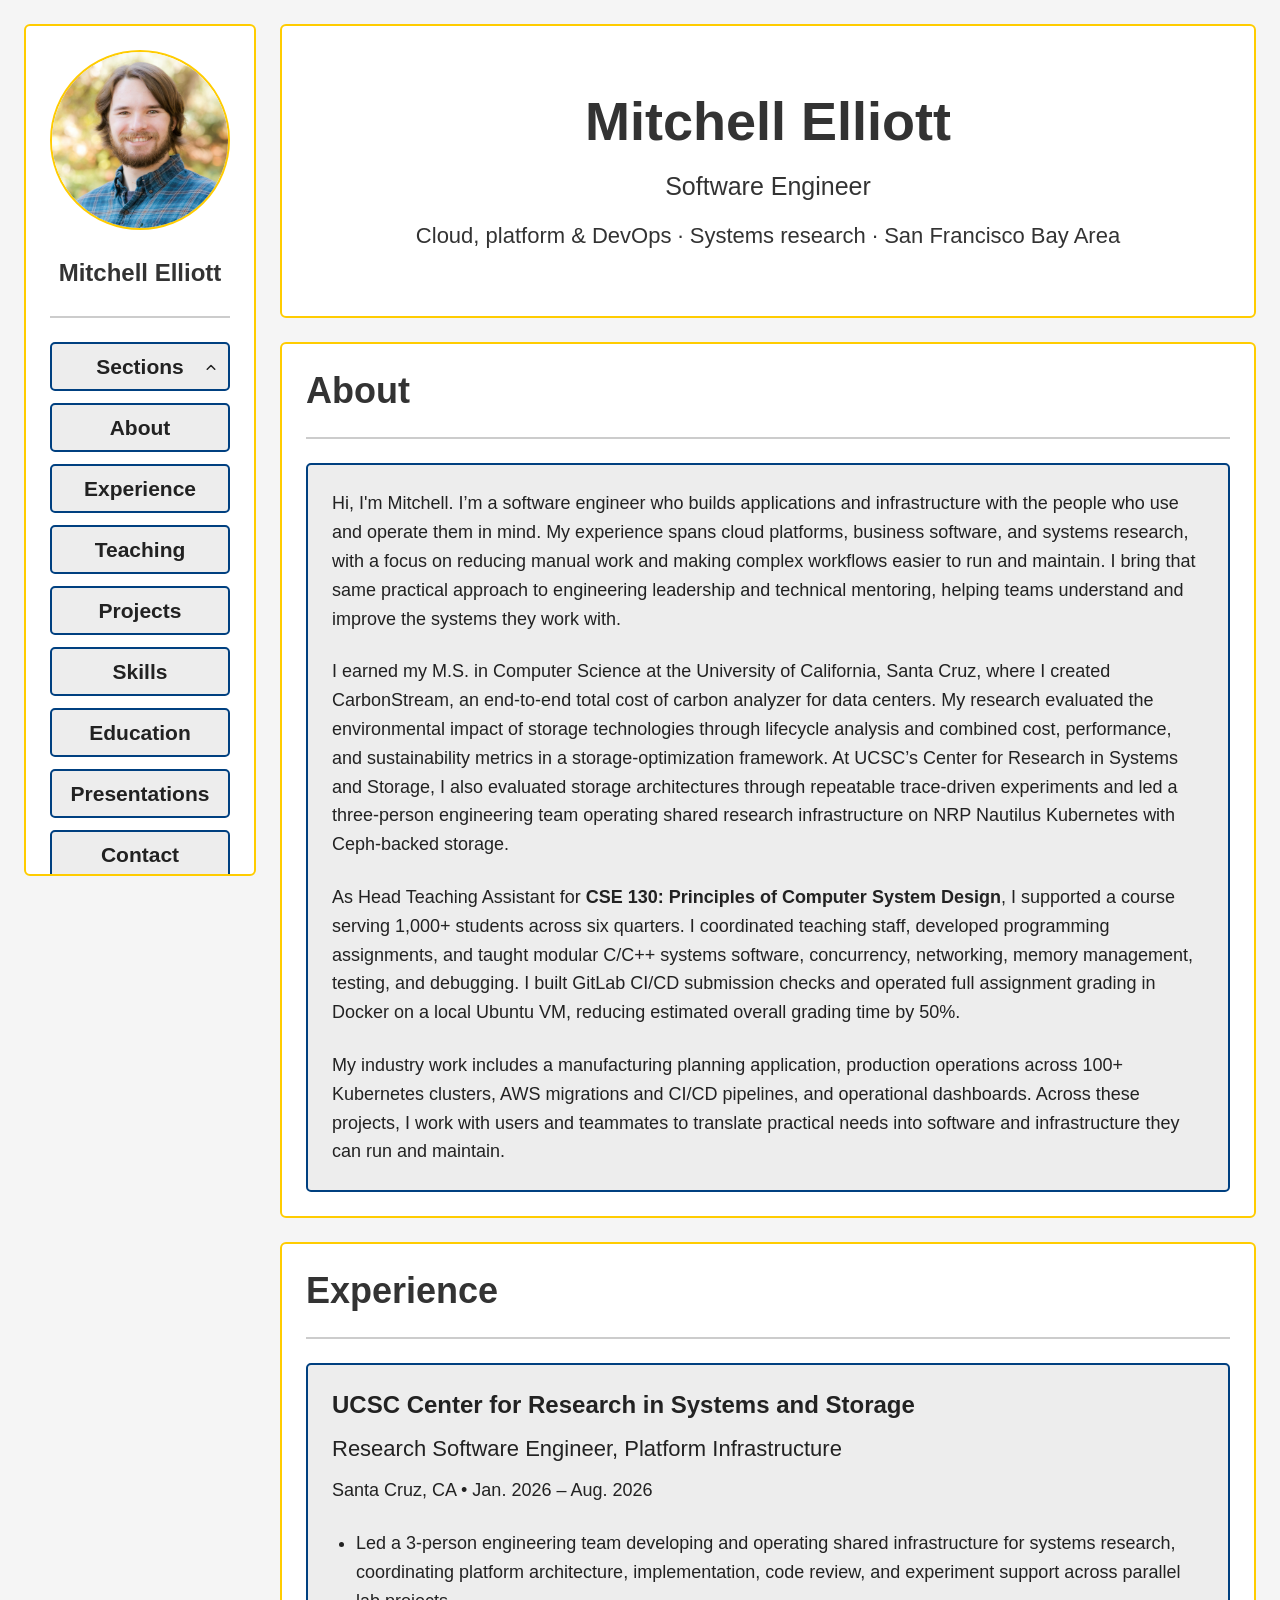
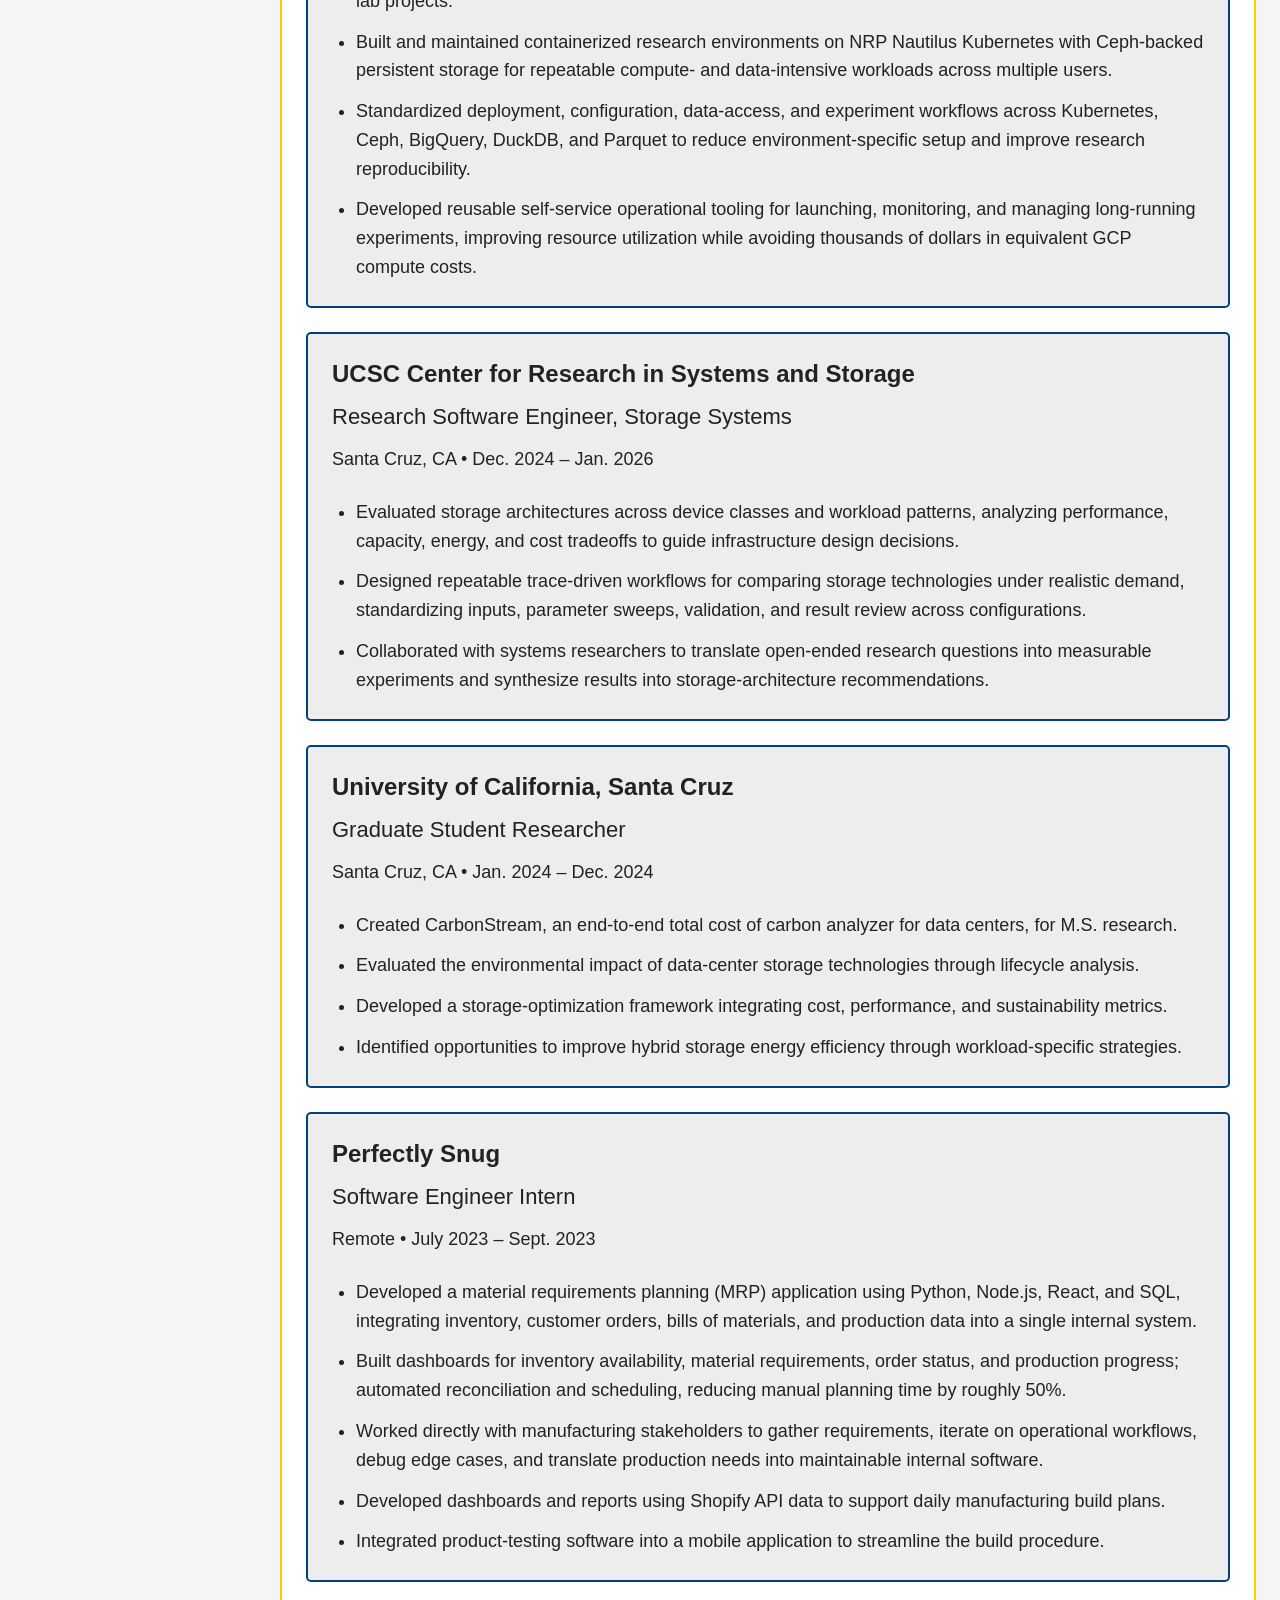
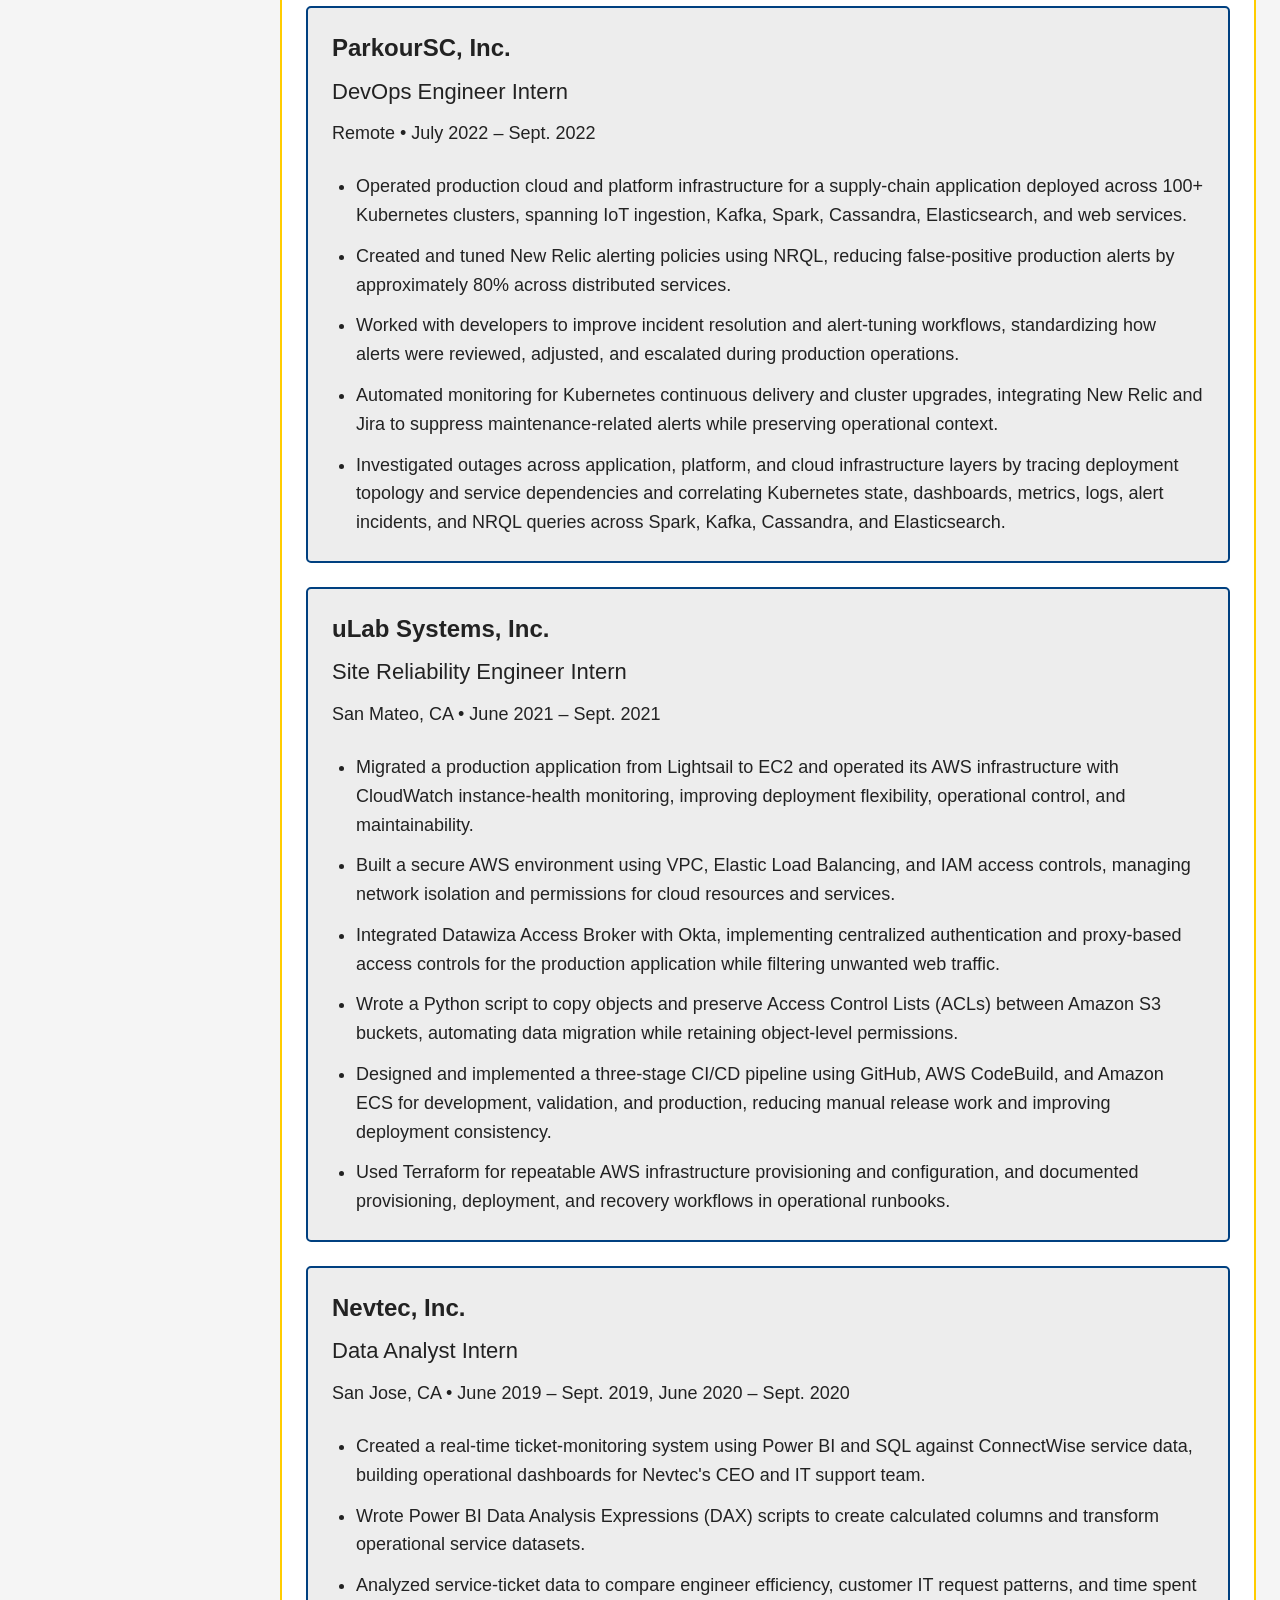
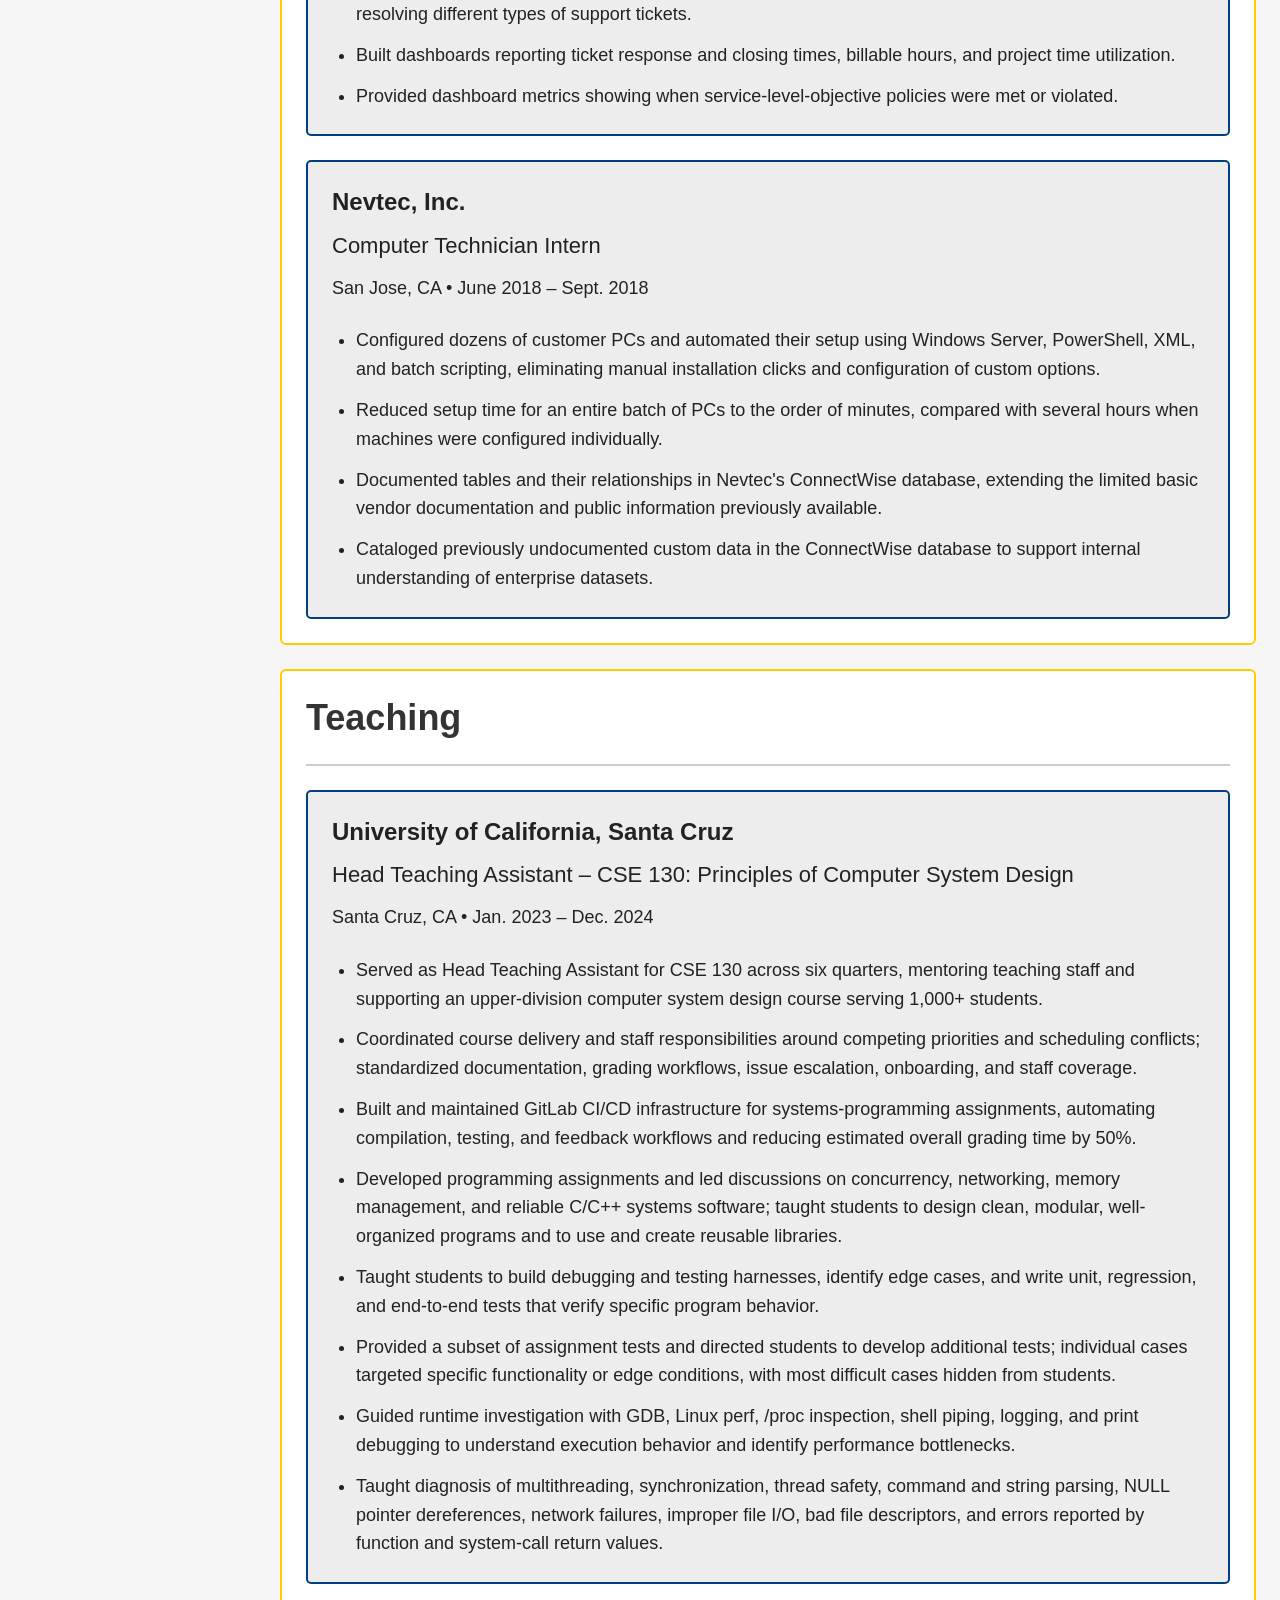
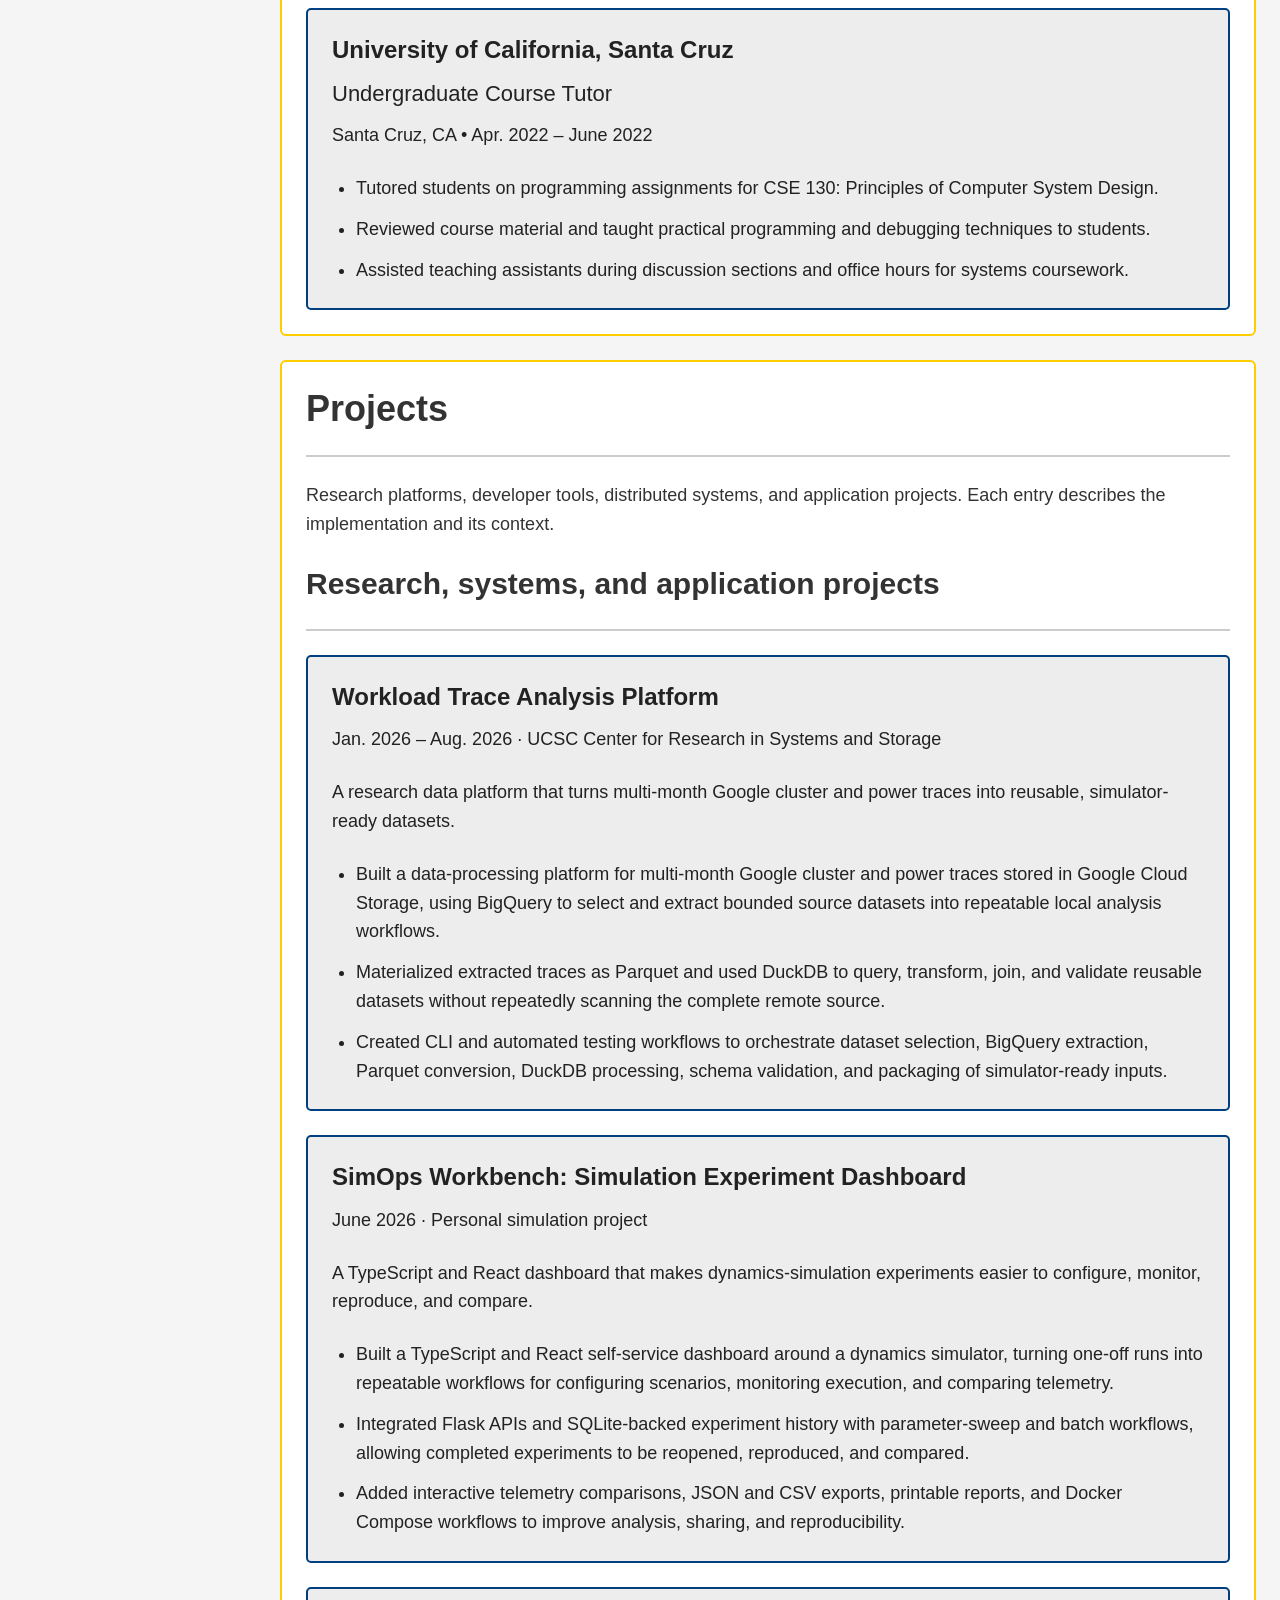
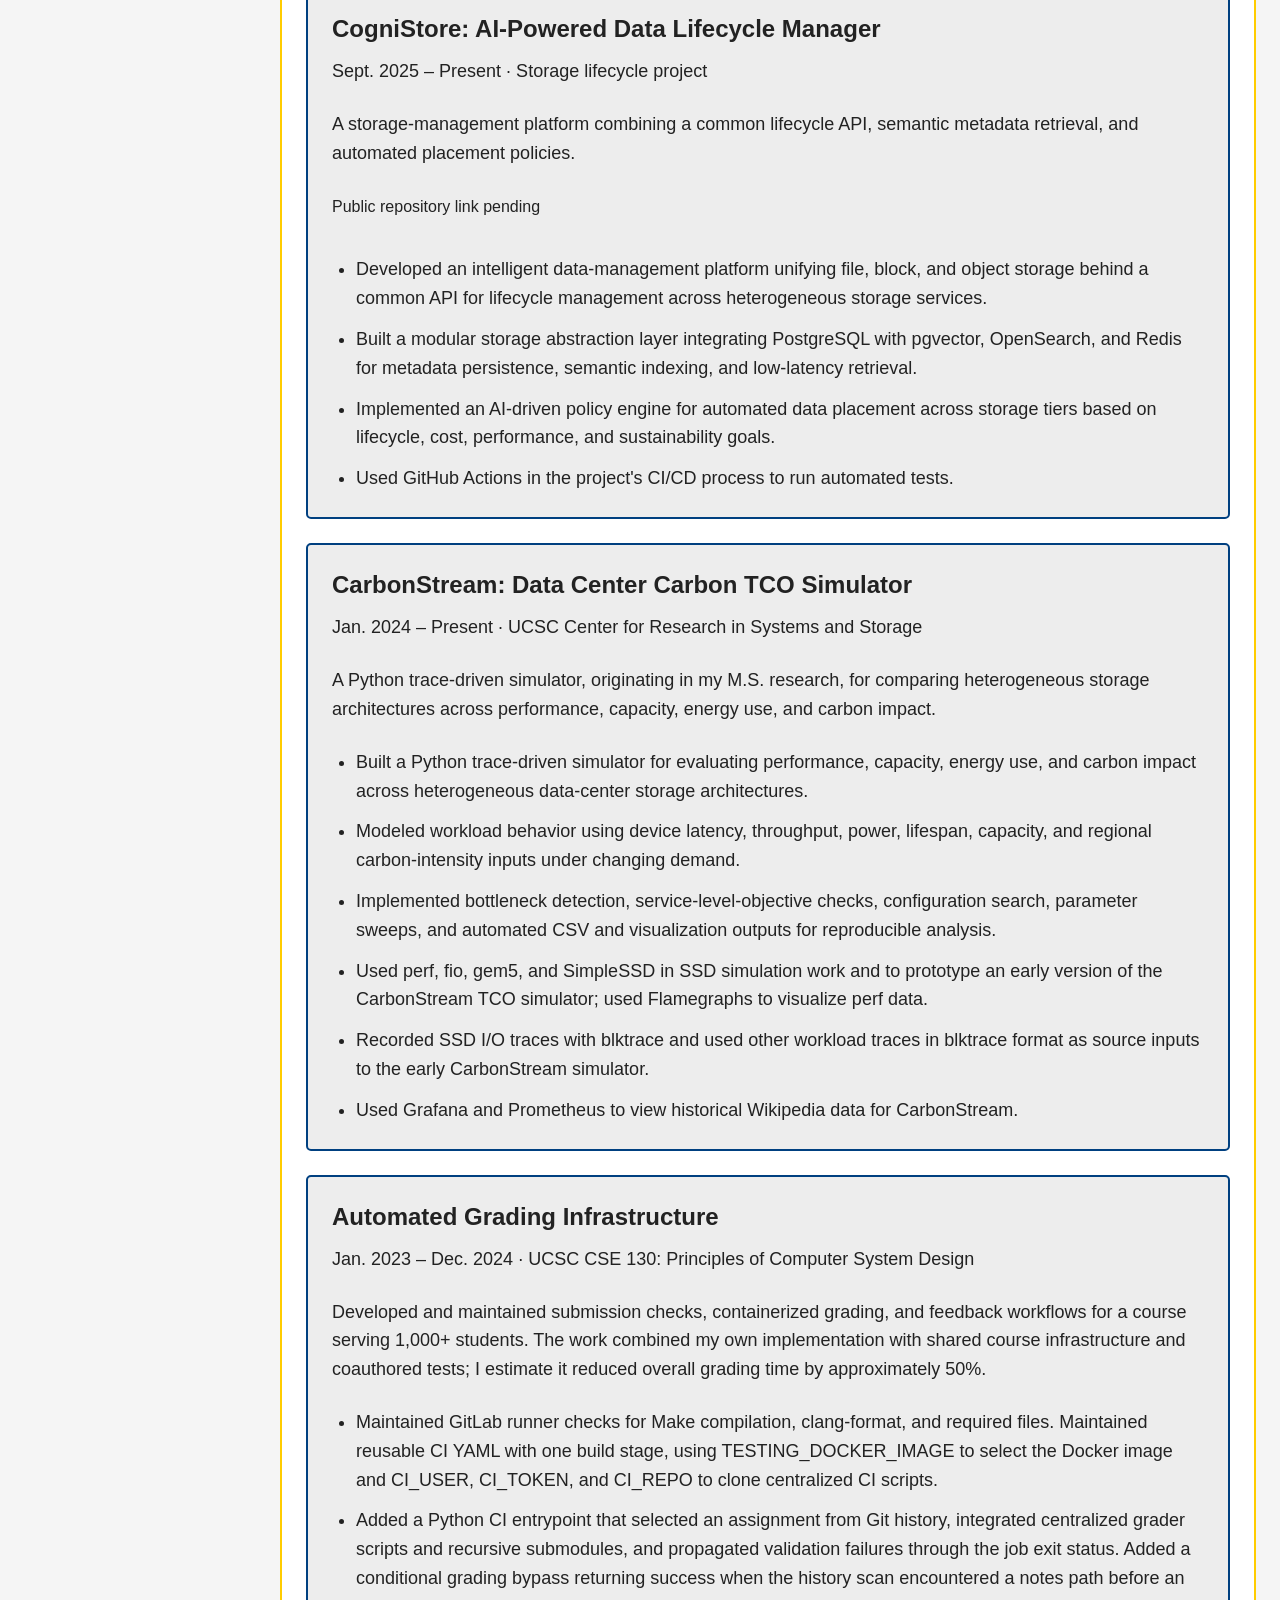
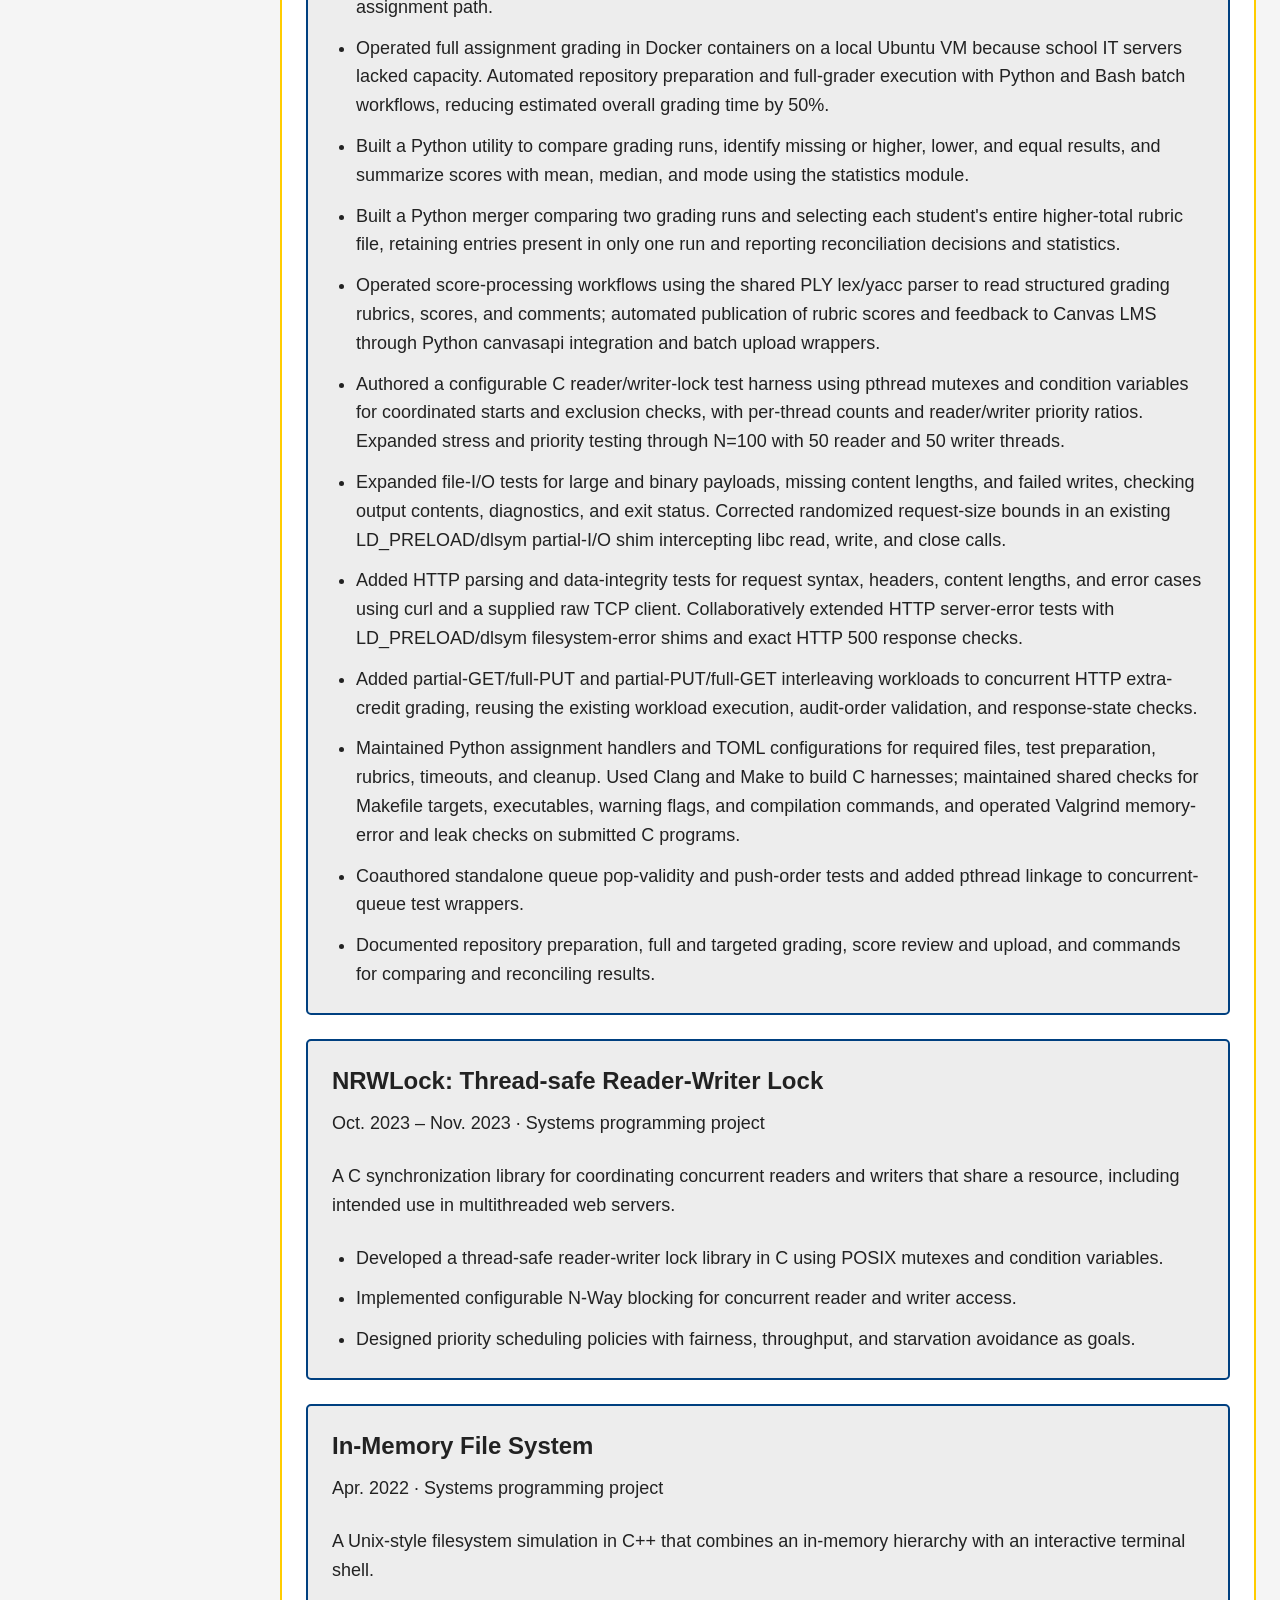
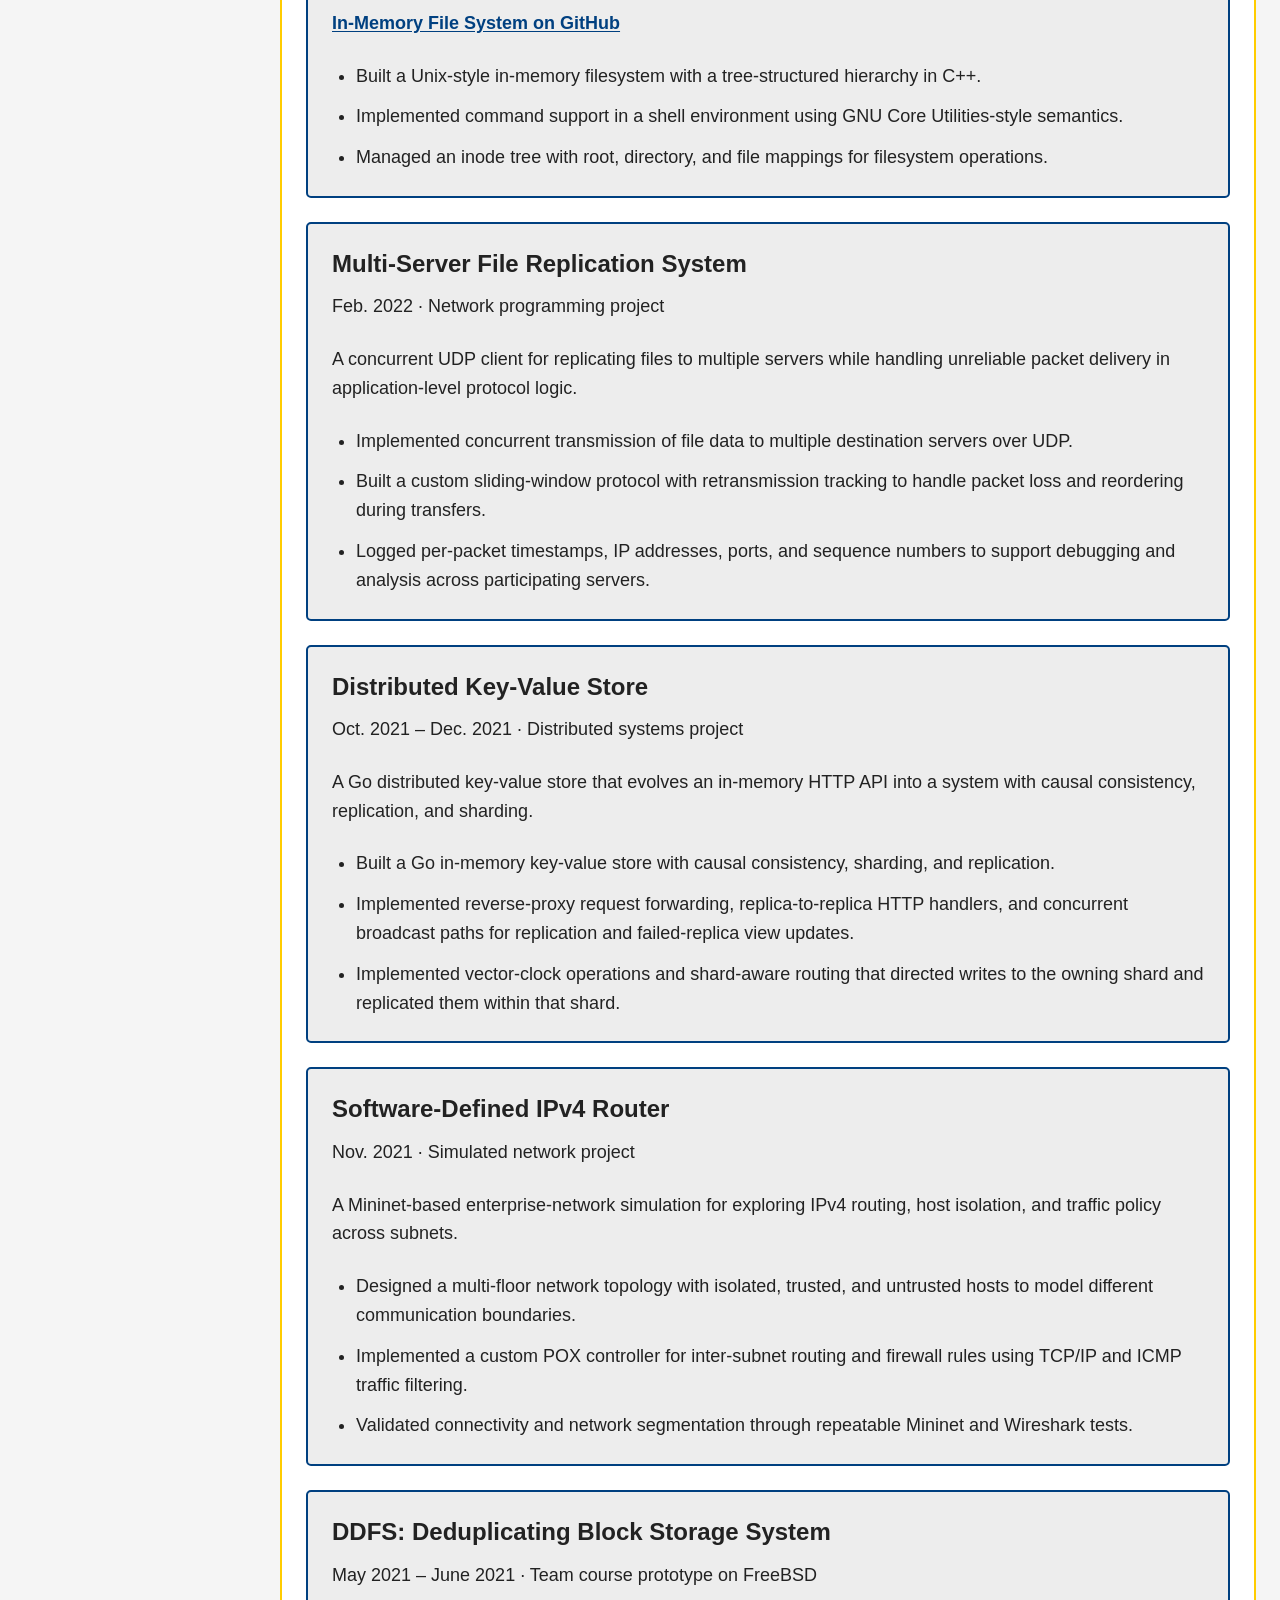
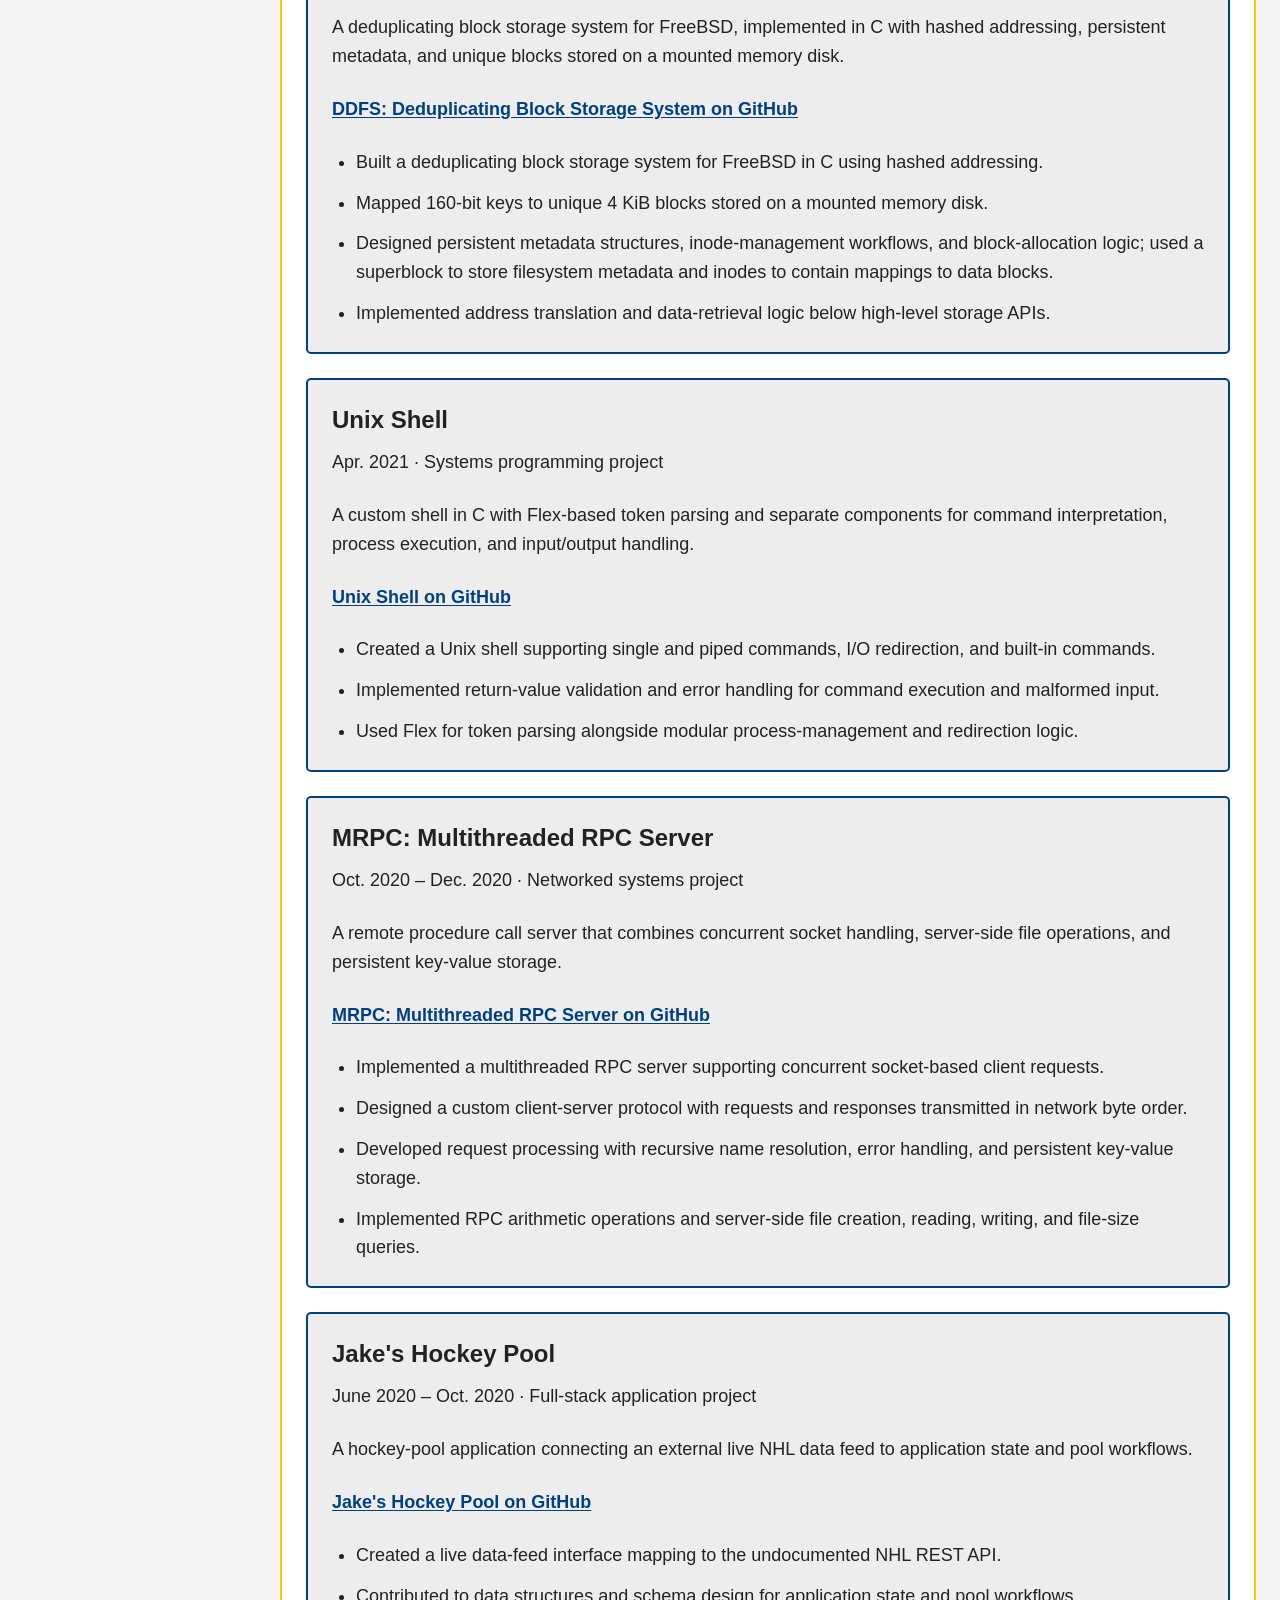
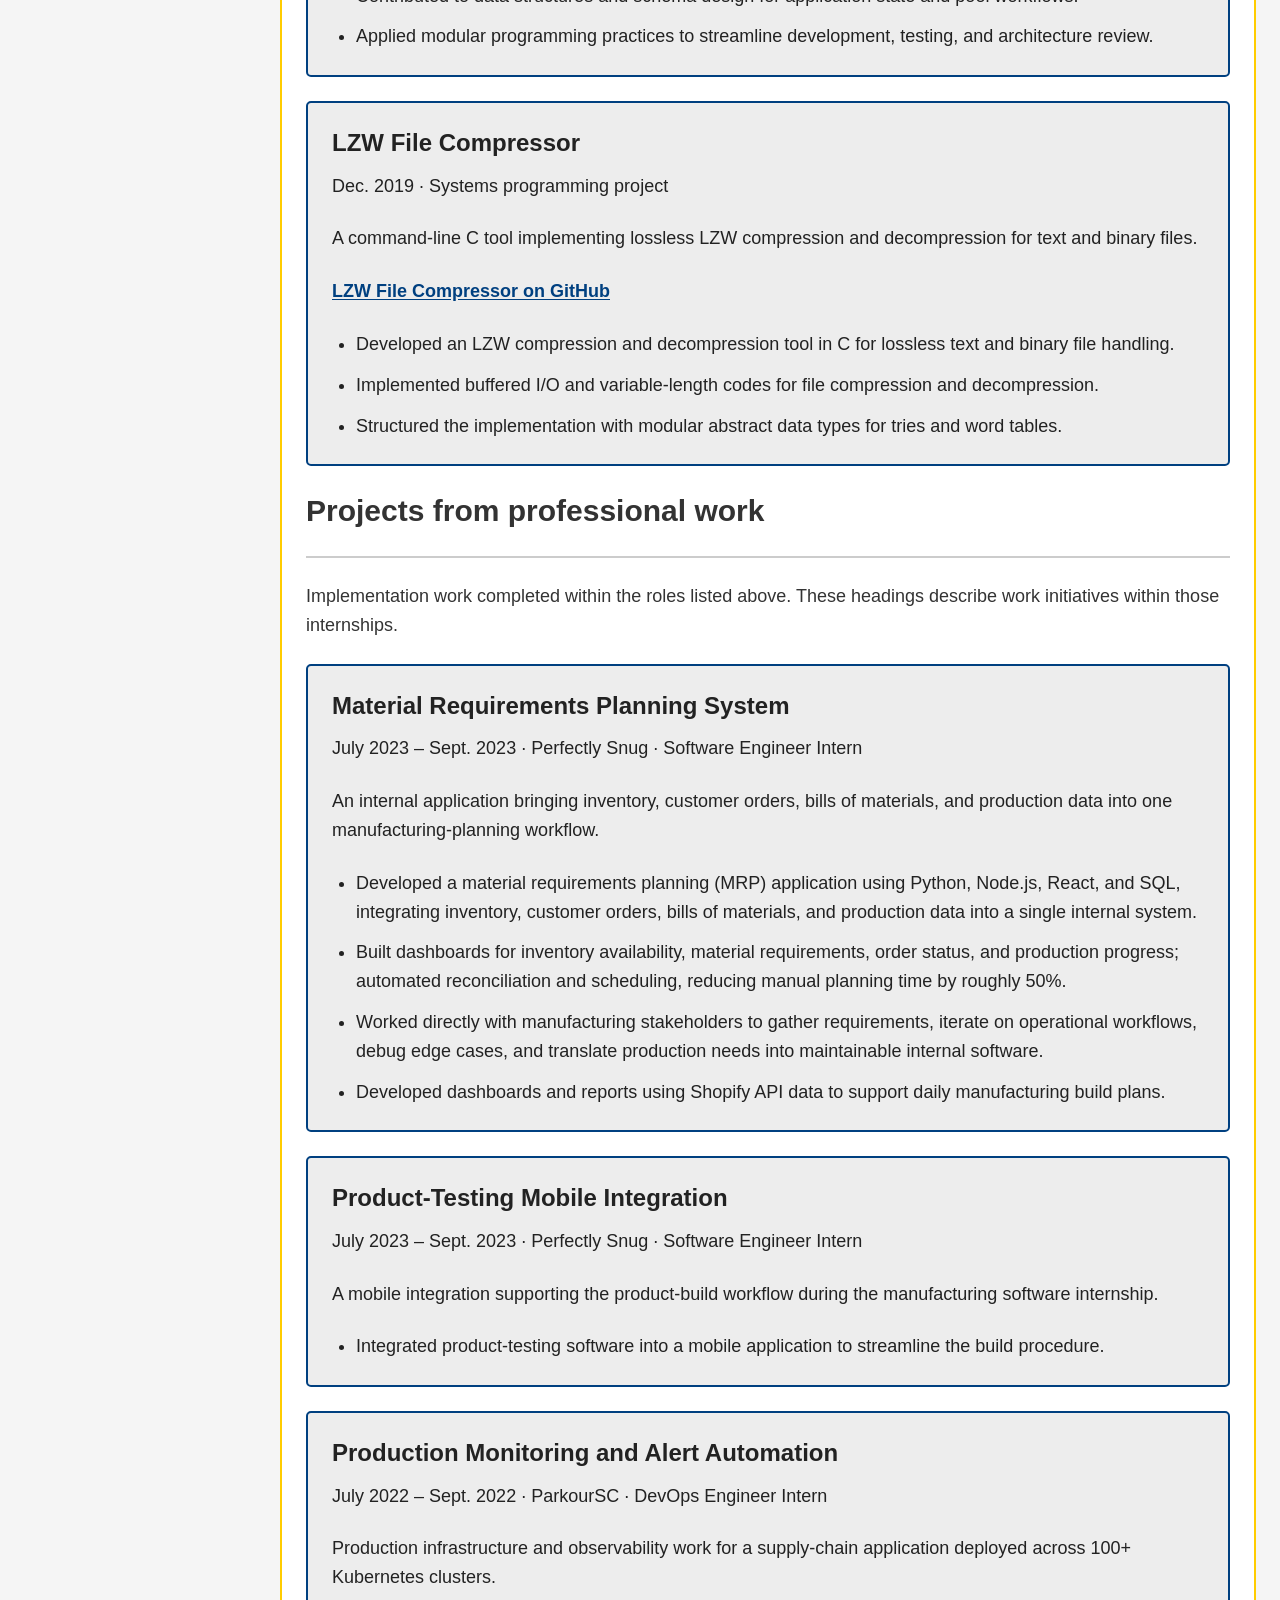
==== commit c6f80abe: "fix: reduce portfolio scale with rounded typography and spacing" ====
--- a/index.html
+++ b/index.html
@@ -6,7 +6,7 @@
   <meta name="description" content="Mitchell Elliott’s work in software engineering, cloud infrastructure, systems and storage research, teaching, and technical projects.">
   <title>Mitchell Elliott - Software Engineer &amp; Researcher</title>
   <script src="assets/js/theme-init.js"></script>
-  <link rel="stylesheet" href="assets/css/site.css?v=92664050">
+  <link rel="stylesheet" href="assets/css/site.css?v=66b7e27b">
 </head>
 <body>
   <a class="skip-link" href="#main">Skip to content</a>
--- a/assets/css/site.css
+++ b/assets/css/site.css
@@ -1,15 +1,16 @@
 :root {
   color-scheme: light;
-  --layout-gap: 20pt;
-  --compact-gap: 10pt;
+  /* Type targets are whole pixels at the default 18px root and follow user font preferences. */
+  --type-unit: calc(1rem / 18);
+  --layout-gap: 24px;
+  --compact-gap: 12px;
   --sidebar-width: calc(10rem + 2 * var(--layout-gap) + 2 * var(--box-border-width));
   --sidebar-gutter: var(--layout-gap);
   --sidebar-space: calc(var(--sidebar-width) + var(--sidebar-gutter));
   --blue: #004080;
   --gold: #ffcc00;
   --box-border-width: 2px;
-  --sidebar-control-font-size: 1.15rem;
-  --sidebar-control-height: calc(1.15rem + 2 * var(--compact-gap) + 2 * var(--box-border-width));
+  --sidebar-control-font-size: calc(21 * var(--type-unit));
   /* Surface contrasts are paired across Light and Dark. */
   --background: #f5f5f5;
   --section: #fff;
@@ -43,35 +44,35 @@
   --rule: #666; --chip: var(--blue); --chip-text: var(--gold);
 }
 * { box-sizing: border-box; }
-html { font-size: 137.5%; scroll-padding-top: var(--layout-gap); }
+html { font-size: 112.5%; scroll-padding-top: var(--layout-gap); }
 body { margin: 0; font: 1rem/1.6 Arial, sans-serif; color: var(--text); background: var(--background); }
-a { color: var(--link); text-underline-offset: 3px; }
+a { color: var(--link); text-underline-offset: 2px; }
 a:hover { text-decoration-thickness: 2px; }
-:focus-visible { outline: 3px solid var(--link); outline-offset: 4px; }
+:focus-visible { outline: 2px solid var(--link); outline-offset: 3px; }
 .visually-hidden { position: absolute; width: 1px; height: 1px; padding: 0; margin: -1px; overflow: hidden; clip-path: inset(50%); white-space: nowrap; border: 0; }
 .skip-link { position: absolute; top: var(--compact-gap); left: var(--compact-gap); z-index: 20; padding: var(--compact-gap); color: var(--blue); background: var(--gold); transform: translateY(-200%); }
 .skip-link:focus { transform: none; }
-.site-header { display: flex; flex-direction: column; justify-content: center; min-height: var(--header-height, 0px); margin: var(--layout-gap) var(--layout-gap) 0 calc(var(--sidebar-space) + var(--layout-gap)); padding: var(--layout-gap); border: var(--box-border-width) solid var(--gold); border-radius: 8px; text-align: center; background: var(--section); color: var(--text); container-type: inline-size; }
+.site-header { display: flex; flex-direction: column; justify-content: center; min-height: var(--header-height, 0px); margin: var(--layout-gap) var(--layout-gap) 0 calc(var(--sidebar-space) + var(--layout-gap)); padding: var(--layout-gap); border: var(--box-border-width) solid var(--gold); border-radius: 6px; text-align: center; background: var(--section); color: var(--text); container-type: inline-size; }
 .mobile-portrait { display: none; }
 .header-copy { min-width: 0; container-type: inline-size; }
-.site-header h1 { margin: 0; font-size: min(3rem, 14cqi); line-height: 1.2; white-space: nowrap; }
-.site-header p { margin: var(--compact-gap) 0 0; font-size: 1.4rem; }
-.site-header .focus { font-size: 1.2rem; }
-.sidebar { position: fixed; inset: var(--sidebar-gutter) auto var(--sidebar-gutter) var(--sidebar-gutter); z-index: 10; width: var(--sidebar-width); border: var(--box-border-width) solid var(--gold); border-radius: 8px; background: var(--section); color: var(--text); font-size: 1.15rem; }
+.site-header h1 { margin: 0; font-size: min(3rem, 11.2cqi); line-height: 1.2; white-space: nowrap; }
+.site-header p { margin: var(--compact-gap) 0 0; font-size: calc(25 * var(--type-unit)); }
+.site-header .focus { font-size: calc(22 * var(--type-unit)); }
+.sidebar { --sidebar-control-height: calc(var(--sidebar-control-font-size) + 2 * var(--compact-gap) + 2 * var(--box-border-width)); position: fixed; inset: var(--sidebar-gutter) auto var(--sidebar-gutter) var(--sidebar-gutter); z-index: 10; width: var(--sidebar-width); border: var(--box-border-width) solid var(--gold); border-radius: 6px; background: var(--section); color: var(--text); font-size: calc(21 * var(--type-unit)); }
 /* Extend the scrollport into the gutter, keeping its native scrollbar outside the frame. */
-.sidebar-scroll { width: calc(100% + 20px); height: 100%; overflow-x: hidden; overflow-y: auto; overscroll-behavior: contain; scrollbar-width: thin; }
+.sidebar-scroll { width: calc(100% + 16px); height: 100%; overflow-x: hidden; overflow-y: auto; overscroll-behavior: contain; scrollbar-width: thin; }
 .sidebar-content { width: calc(var(--sidebar-width) - 2 * var(--box-border-width)); padding: var(--layout-gap); }
 .identity { display: flex; flex-direction: column; min-height: var(--identity-height, 0px); text-align: center; margin-bottom: var(--layout-gap); padding-bottom: var(--layout-gap); border-bottom: var(--rule-width) solid var(--rule); }
 .identity img { display: block; width: 100%; height: auto; aspect-ratio: 1; margin: 0 auto var(--layout-gap); object-fit: cover; border-radius: 50%; border: var(--box-border-width) solid var(--gold); }
-.identity span { font-size: 1.3rem; font-weight: bold; white-space: nowrap; text-box: trim-both cap alphabetic; }
+.identity span { font-size: calc(24 * var(--type-unit)); font-weight: bold; white-space: nowrap; text-box: trim-both cap alphabetic; }
 .sidebar ul { list-style: none; margin: 0; padding: 0; }
 .sidebar nav ul { display: flex; flex-direction: column; gap: var(--compact-gap); padding-top: var(--compact-gap); }
 .sidebar nav a, .downloads a, :is(.section-menu, .download-menu) > summary, .theme-control select { font-family: inherit; font-size: var(--sidebar-control-font-size); font-weight: 700; line-height: 1; }
-.sidebar nav a, .downloads a { display: flex; align-items: center; justify-content: center; min-height: var(--sidebar-control-height); padding: var(--compact-gap); border: var(--box-border-width) solid var(--blue); border-radius: 6px; background: var(--control-background); text-align: center; font-weight: bold; }
+.sidebar nav a, .downloads a { display: flex; align-items: center; justify-content: center; min-height: var(--sidebar-control-height); padding: var(--compact-gap); border: var(--box-border-width) solid var(--blue); border-radius: 5px; background: var(--control-background); text-align: center; font-weight: bold; }
 .sidebar nav a span, .downloads a span, :is(.section-menu, .download-menu) > summary span { text-box: trim-both cap alphabetic; }
-:is(.section-menu, .download-menu) > summary { position: relative; display: flex; align-items: center; justify-content: center; min-height: var(--sidebar-control-height); gap: var(--compact-gap); padding: var(--compact-gap) calc(var(--compact-gap) + 12px); border: var(--box-border-width) solid var(--blue); border-radius: 6px; background: var(--control-background); color: var(--control-text); text-align: center; list-style: none; cursor: pointer; }
+:is(.section-menu, .download-menu) > summary { position: relative; display: flex; align-items: center; justify-content: center; min-height: var(--sidebar-control-height); gap: var(--compact-gap); padding: var(--compact-gap) calc(var(--compact-gap) + 10px); border: var(--box-border-width) solid var(--blue); border-radius: 5px; background: var(--control-background); color: var(--control-text); text-align: center; list-style: none; cursor: pointer; }
 :is(.section-menu, .download-menu) > summary::-webkit-details-marker { display: none; }
-.dropdown-arrow { position: absolute; top: 50%; right: var(--compact-gap); width: 12px; height: 8px; transform: translateY(-50%); pointer-events: none; fill: none; stroke: currentColor; stroke-width: 2; stroke-linecap: round; stroke-linejoin: round; }
+.dropdown-arrow { position: absolute; top: 50%; right: var(--compact-gap); width: 10px; height: 6px; transform: translateY(-50%); pointer-events: none; fill: none; stroke: currentColor; stroke-width: 2; stroke-linecap: round; stroke-linejoin: round; }
 :is(.section-menu, .download-menu)[open] > summary .dropdown-arrow { transform: translateY(-50%) rotate(180deg); }
 .sidebar a { color: var(--control-text); text-decoration: none; }
 .sidebar a:hover { text-decoration: none; }
@@ -89,19 +90,19 @@
 :root[data-theme="light"] .theme-symbol-light,
 :root[data-theme="dark"] .theme-symbol-dark { display: inline; }
 .theme-select .dropdown-arrow { right: calc(var(--compact-gap) + var(--box-border-width)); }
-.theme-control select { appearance: none; -webkit-appearance: none; display: block; width: 100%; height: var(--sidebar-control-height); padding: var(--compact-gap) calc(var(--compact-gap) + 24px); border: var(--box-border-width) solid var(--blue); border-radius: 6px; background: var(--control-background); color: var(--control-text); text-align: center; text-align-last: center; cursor: pointer; }
+.theme-control select { appearance: none; -webkit-appearance: none; display: block; width: 100%; height: var(--sidebar-control-height); padding: var(--compact-gap) calc(var(--compact-gap) + 20px); border: var(--box-border-width) solid var(--blue); border-radius: 5px; background: var(--control-background); color: var(--control-text); text-align: center; text-align-last: center; cursor: pointer; }
 .container { margin-left: var(--sidebar-space); padding: var(--layout-gap); min-width: 0; }
-section { margin-bottom: var(--layout-gap); padding: var(--layout-gap); border: var(--box-border-width) solid var(--gold); border-radius: 8px; background: var(--section); }
+section { margin-bottom: var(--layout-gap); padding: var(--layout-gap); border: var(--box-border-width) solid var(--gold); border-radius: 6px; background: var(--section); }
 section:last-child { margin-bottom: 0; }
 section > p { margin: 0 0 var(--layout-gap); }
 /* Trim font leading so the visible heading, rather than its line box, gets the shared gap. */
 section h2 { margin: 0 0 var(--layout-gap); padding-bottom: var(--layout-gap); border-bottom: var(--rule-width) solid var(--rule); font-size: 2rem; line-height: 1.25; text-box: trim-both cap alphabetic; }
-section h3 { margin: 0 0 var(--compact-gap); font-size: 1.333333rem; line-height: 1.4; }
-.project-group-heading { margin: var(--layout-gap) 0 var(--layout-gap); padding-bottom: var(--layout-gap); border-bottom: var(--rule-width) solid var(--rule); font-size: 1.6rem; text-box: trim-both cap alphabetic; }
-.section-item .entry-title { margin: 0 0 var(--compact-gap); font-size: 1.5rem; font-weight: 700; line-height: 1.35; }
-.section-item .role-title { margin: 0 0 var(--compact-gap); font-size: 1.2rem; font-weight: 400; line-height: 1.4; }
+section h3 { margin: 0 0 var(--compact-gap); font-size: calc(24 * var(--type-unit)); line-height: 1.4; }
+.project-group-heading { margin: var(--layout-gap) 0 var(--layout-gap); padding-bottom: var(--layout-gap); border-bottom: var(--rule-width) solid var(--rule); font-size: calc(30 * var(--type-unit)); text-box: trim-both cap alphabetic; }
+.section-item .entry-title { margin: 0 0 var(--compact-gap); font-size: calc(24 * var(--type-unit)); font-weight: 700; line-height: 1.35; }
+.section-item .role-title { margin: 0 0 var(--compact-gap); font-size: calc(22 * var(--type-unit)); font-weight: 400; line-height: 1.4; }
 .section-list, .education-list { display: flex; flex-direction: column; gap: var(--layout-gap); }
-.section-item, .education-item { padding: var(--layout-gap); border: var(--box-border-width) solid var(--blue); border-radius: 6px; color: var(--entry-text); background: var(--entry); overflow-wrap: anywhere; text-box: trim-both cap alphabetic; }
+.section-item, .education-item { padding: var(--layout-gap); border: var(--box-border-width) solid var(--blue); border-radius: 5px; color: var(--entry-text); background: var(--entry); overflow-wrap: anywhere; text-box: trim-both cap alphabetic; }
 .section-item p { margin: 0 0 var(--layout-gap); }
 .section-item p:last-child { margin-bottom: 0; }
 .section-item ul, .education-item ul { margin: var(--compact-gap) 0 0; padding-left: var(--layout-gap); }
@@ -112,21 +113,21 @@
 .skills-inline, .coursework-list { display: flex; flex-wrap: wrap; gap: var(--compact-gap); margin-top: var(--compact-gap); }
 .education-item .coursework-list { margin-bottom: 0; padding: 0; list-style: none; }
 .education-item .coursework-list li { margin: 0; }
-.skills-inline span, .coursework-list li { min-width: 0; max-width: 100%; padding: var(--compact-gap); border: var(--box-border-width) solid var(--chip-border); border-radius: 6px; background: var(--chip); color: var(--chip-text); font-weight: 500; text-box: trim-both cap alphabetic; }
+.skills-inline span, .coursework-list li { min-width: 0; max-width: 100%; padding: var(--compact-gap); border: var(--box-border-width) solid var(--chip-border); border-radius: 5px; background: var(--chip); color: var(--chip-text); font-weight: 500; text-box: trim-both cap alphabetic; }
 .contact-links { display: flex; flex-wrap: wrap; align-items: center; gap: var(--layout-gap); }
 .contact-links > span { text-box: trim-both cap alphabetic; }
-.project-link-note { display: inline-block; font-size: .9rem; }
+.project-link-note { display: inline-block; font-size: calc(16 * var(--type-unit)); }
 .footer { margin: var(--layout-gap) 0 0; color: var(--text); text-align: center; }
 .footer p { margin: 0; }
 @media (max-width: 50em) {
   html { scroll-padding-top: 0; }
   .site-header, .container { margin-left: 0; }
-  .site-header { display: grid; min-height: 0; grid-template-columns: 96px minmax(0, 1fr); align-items: center; gap: var(--compact-gap); margin: var(--compact-gap) var(--compact-gap) 0; padding: var(--layout-gap); text-align: left; }
-  .mobile-portrait { display: block; width: 96px; height: 96px; object-fit: cover; border: var(--box-border-width) solid var(--gold); border-radius: 50%; }
-  .site-header h1 { font-size: min(2rem, 14cqi); }
-  .site-header p { margin-top: var(--compact-gap); font-size: 1.05rem; line-height: 1.4; }
-  .site-header .focus { grid-column: 1 / -1; margin: 0; font-size: .9rem; line-height: 1.5; }
-  .sidebar { --sidebar-control-font-size: .9rem; position: static; width: auto; margin: var(--compact-gap) var(--compact-gap) 0; font-size: 1rem; }
+  .site-header { display: grid; min-height: 0; grid-template-columns: 80px minmax(0, 1fr); align-items: center; gap: var(--compact-gap); margin: var(--compact-gap) var(--compact-gap) 0; padding: var(--layout-gap); text-align: left; }
+  .mobile-portrait { display: block; width: 80px; height: 80px; object-fit: cover; border: var(--box-border-width) solid var(--gold); border-radius: 50%; }
+  .site-header h1 { font-size: min(2rem, 11.2cqi); }
+  .site-header p { margin-top: var(--compact-gap); font-size: calc(19 * var(--type-unit)); line-height: 1.4; }
+  .site-header .focus { grid-column: 1 / -1; margin: 0; font-size: calc(16 * var(--type-unit)); line-height: 1.5; }
+  .sidebar { --sidebar-control-font-size: calc(16 * var(--type-unit)); position: static; width: auto; margin: var(--compact-gap) var(--compact-gap) 0; font-size: 1rem; }
   .sidebar-scroll { width: auto; height: auto; overflow: visible; }
   .sidebar-content { width: auto; }
   .sidebar .identity { display: none; }
@@ -137,19 +138,19 @@
   .download-menu { width: 100%; margin: 0; padding: 0; border: 0; }
   .theme-control { width: 100%; margin: 0; padding: var(--layout-gap) 0 0; border: 0; border-top: var(--rule-width) solid var(--rule); }
   .container { padding: var(--compact-gap); }
-  section h2 { font-size: 1.8rem; }
+  section h2 { font-size: calc(32 * var(--type-unit)); }
 }
 @media (max-width: 30em) {
   section { padding: var(--compact-gap); }
   .site-header { grid-template-columns: minmax(0, 1fr); gap: var(--compact-gap); padding: var(--layout-gap); text-align: center; }
-  .site-header h1 { font-size: min(1.65rem, 14cqi); }
+  .site-header h1 { font-size: min(calc(30 * var(--type-unit)), 11.2cqi); }
   .site-header p { font-size: 1rem; }
-  .site-header .focus { font-size: .85rem; line-height: 1.4; }
-  .mobile-portrait { justify-self: center; width: 80px; height: 80px; }
+  .site-header .focus { font-size: calc(15 * var(--type-unit)); line-height: 1.4; }
+  .mobile-portrait { justify-self: center; width: 64px; height: 64px; }
   .theme-control { width: 100%; padding: var(--layout-gap) 0 0; border-left: 0; border-top: var(--rule-width) solid var(--rule); }
 }
 @media (max-width: 23em) {
-  section h2 { font-size: 1.65rem; }
+  section h2 { font-size: calc(30 * var(--type-unit)); }
   .sidebar nav ul { grid-template-columns: minmax(0, 1fr); }
   .downloads { width: 100%; flex-direction: column; }
   .section-item, .education-item { padding: var(--compact-gap); }
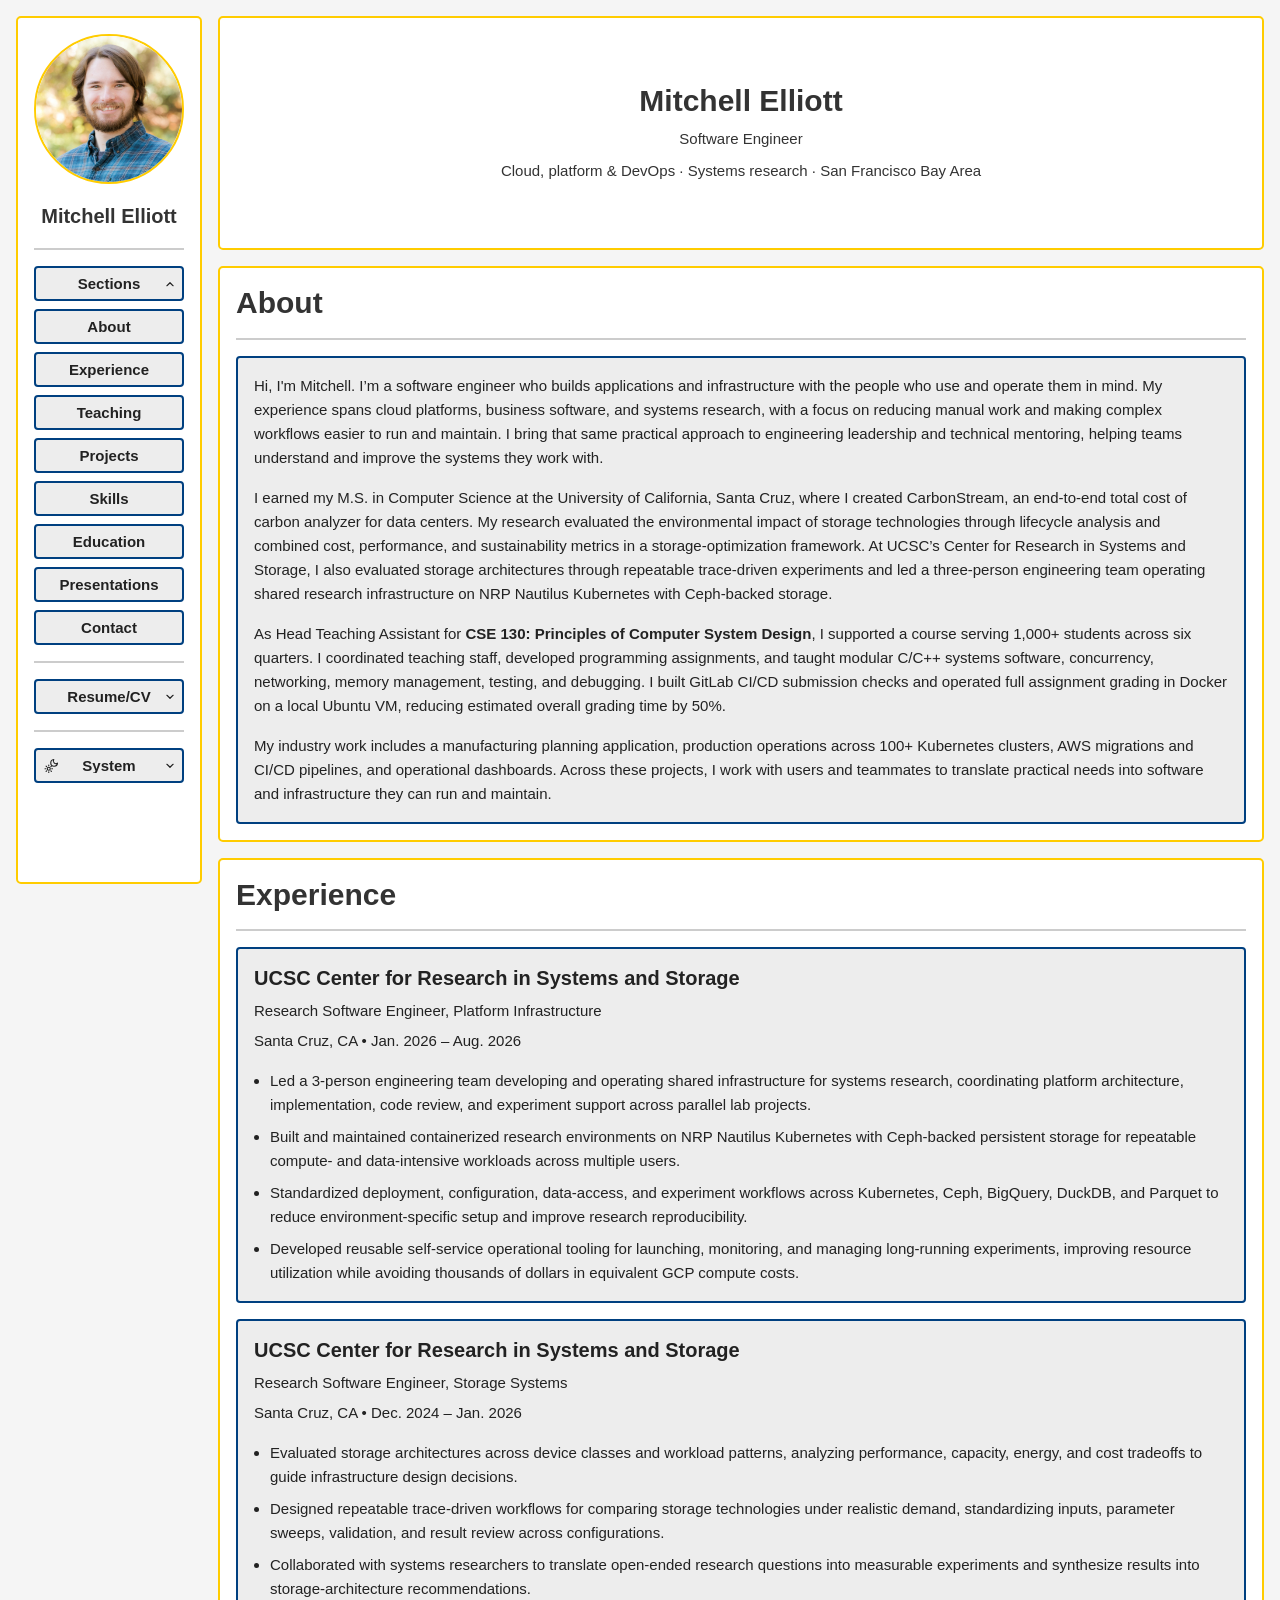
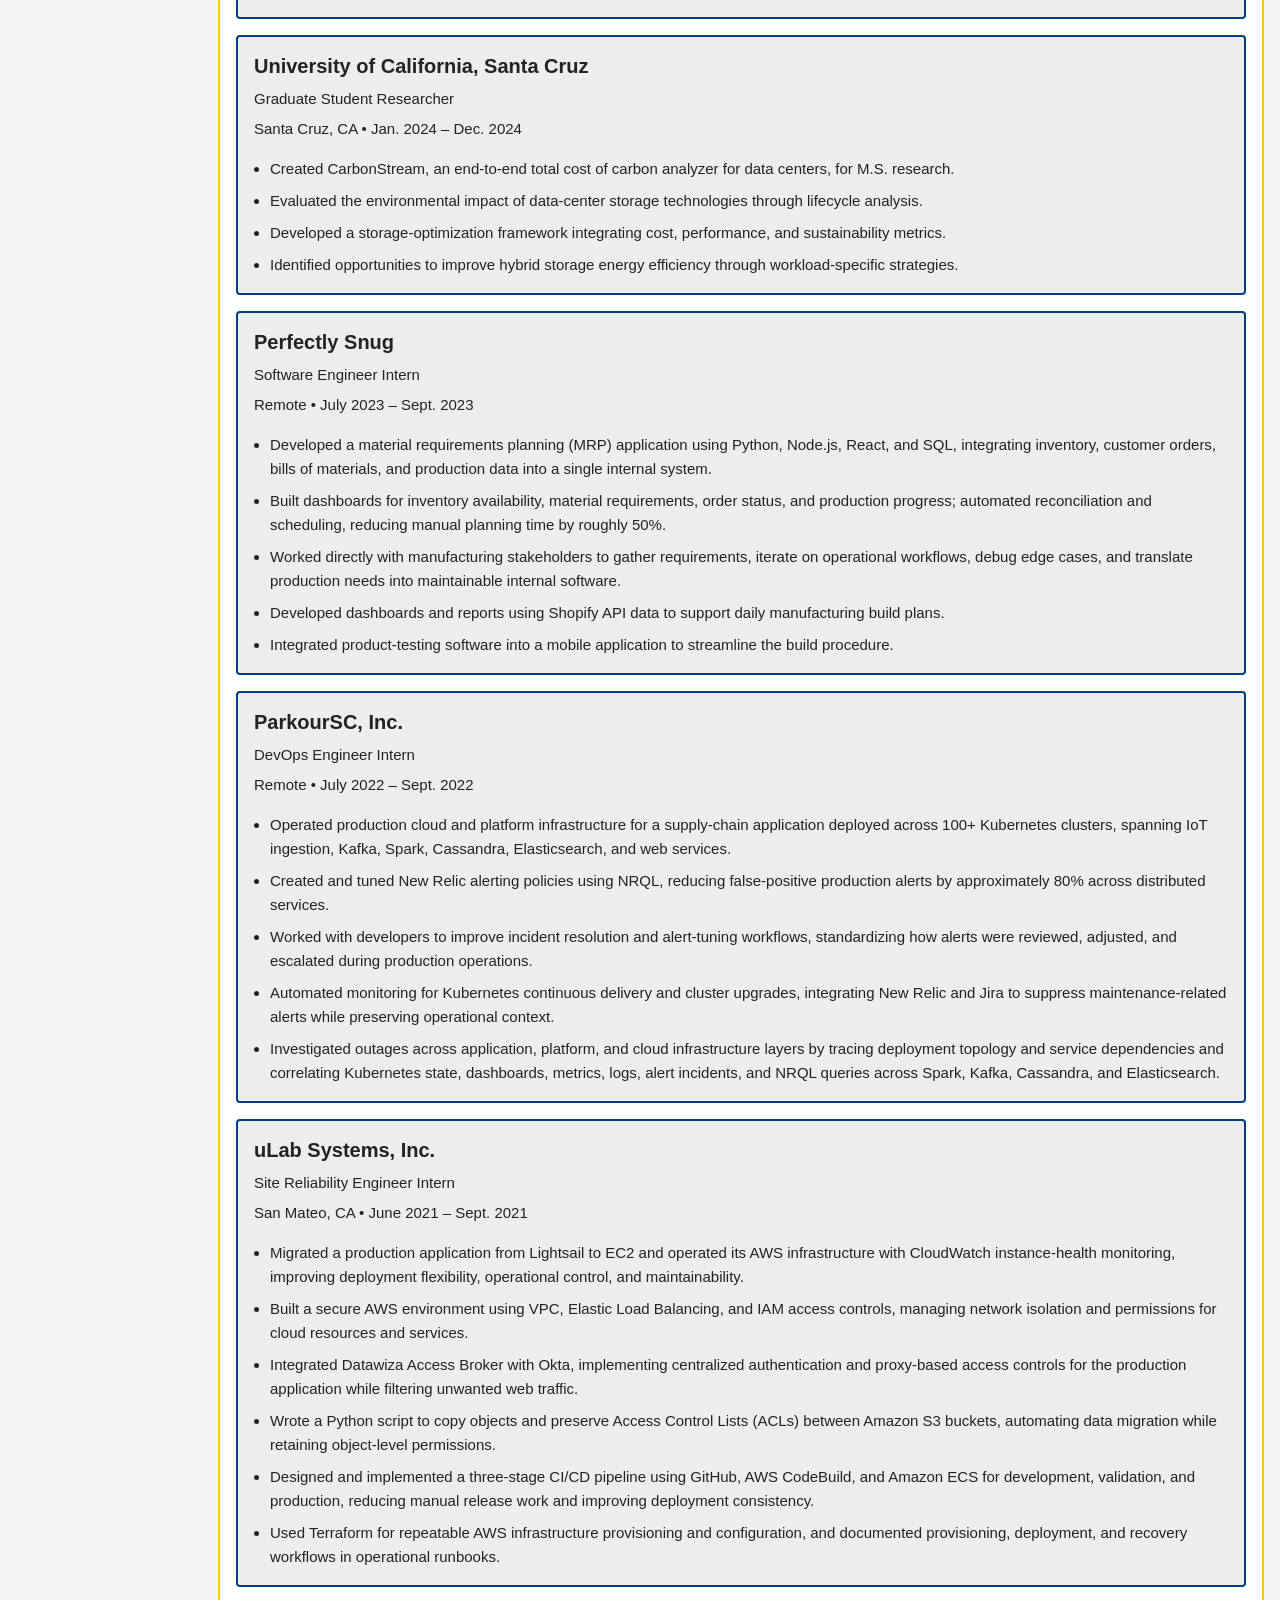
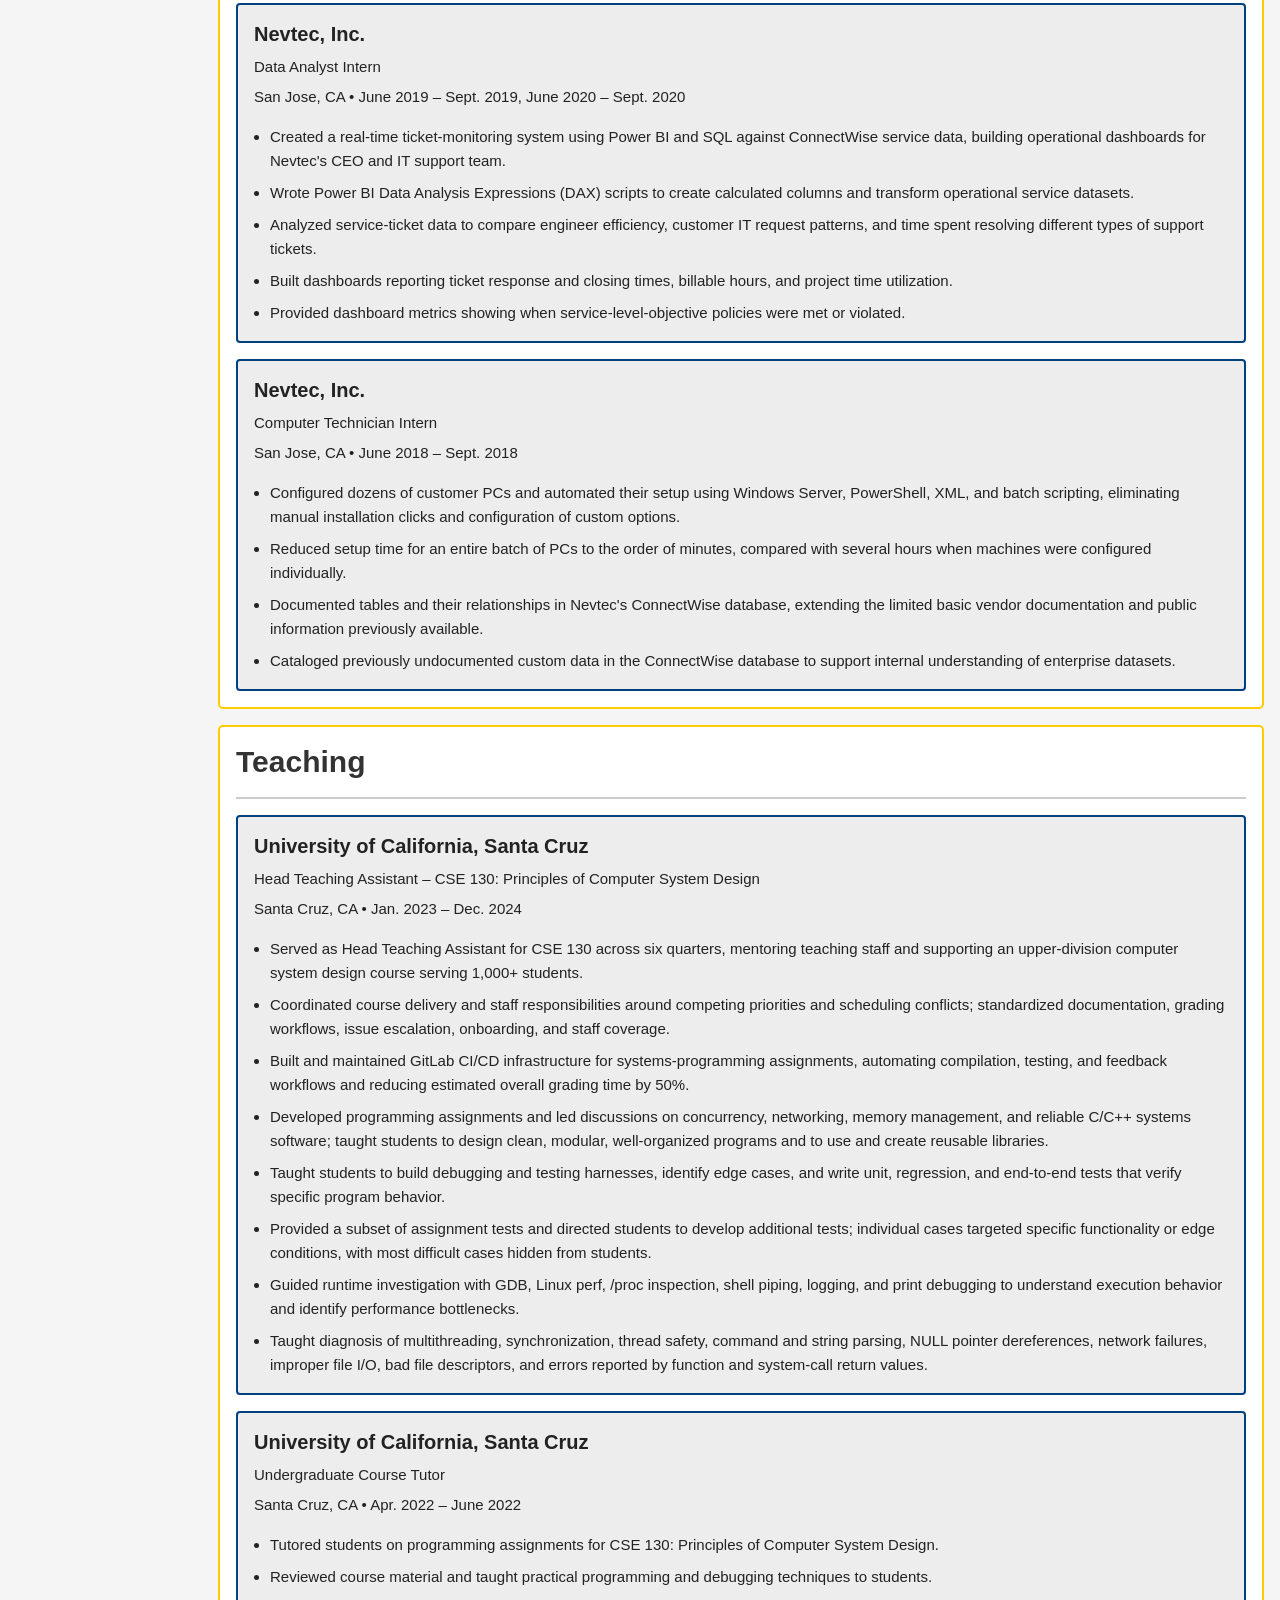
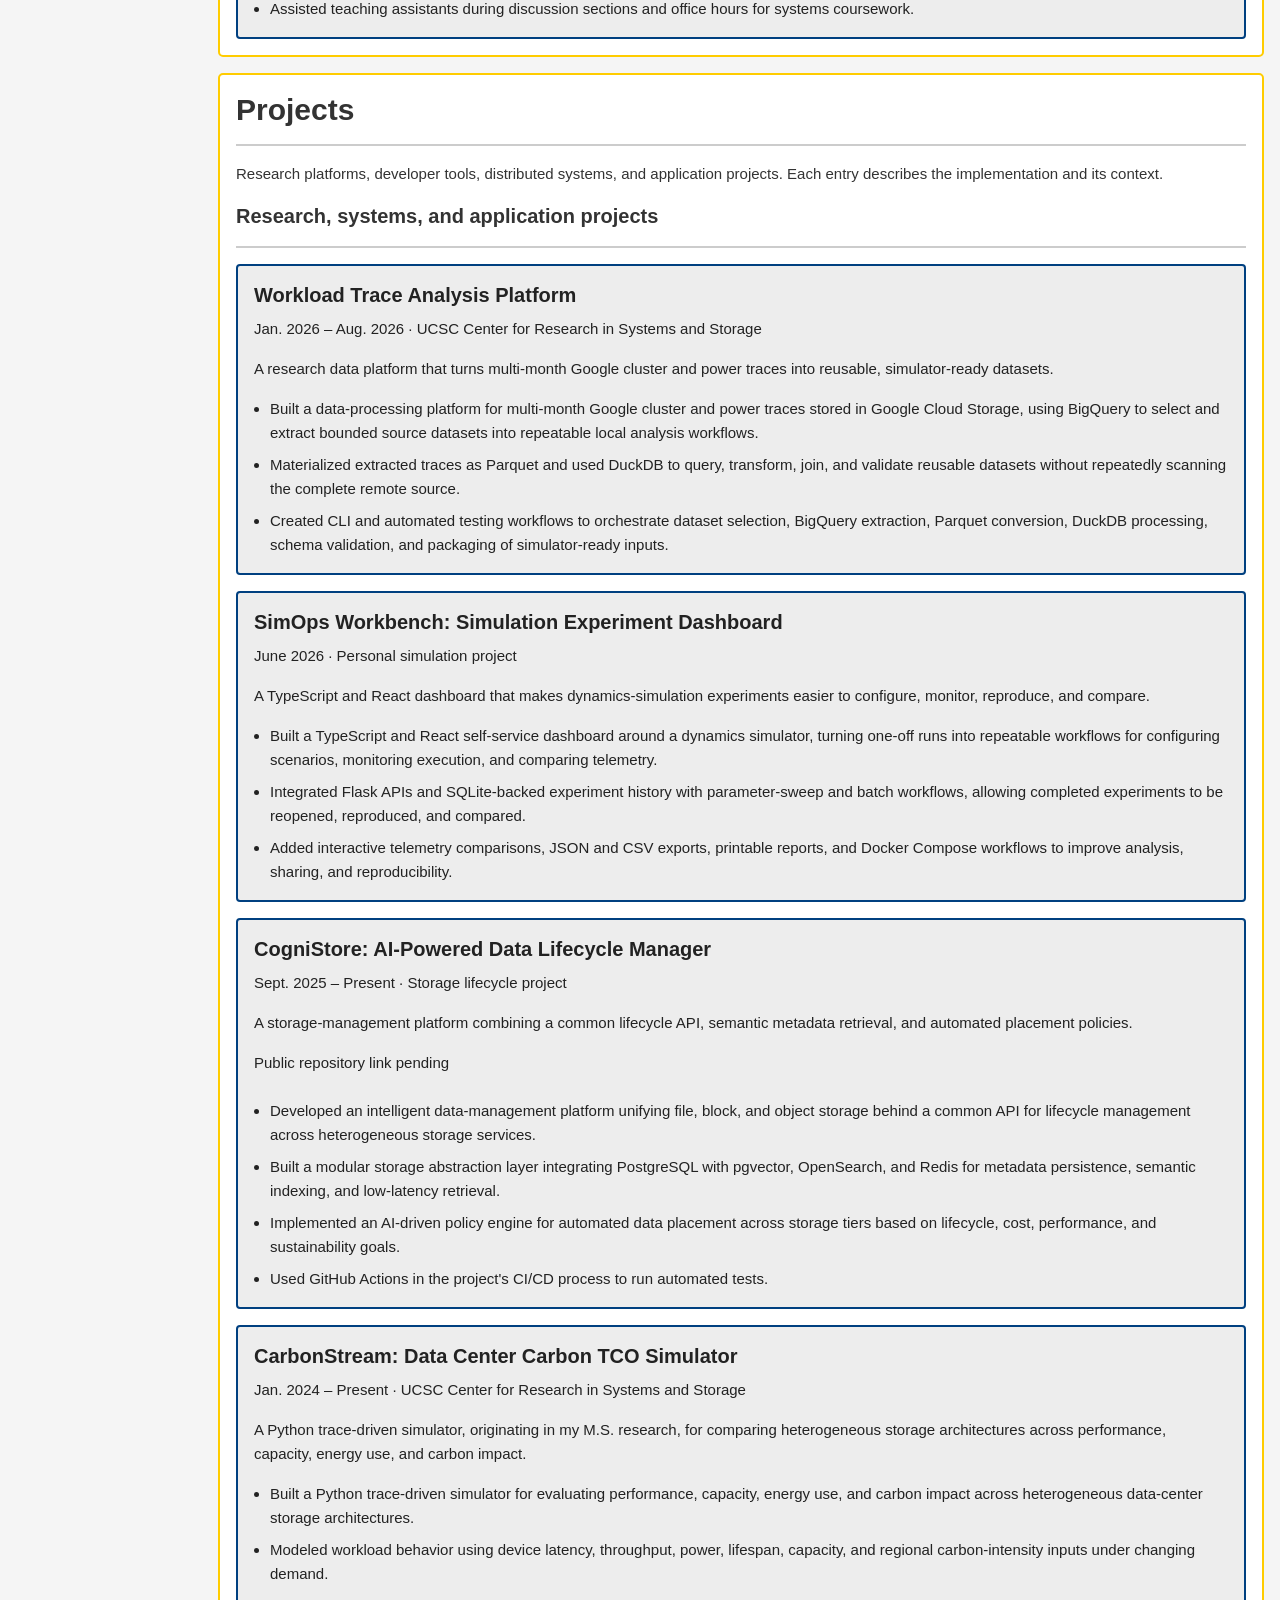
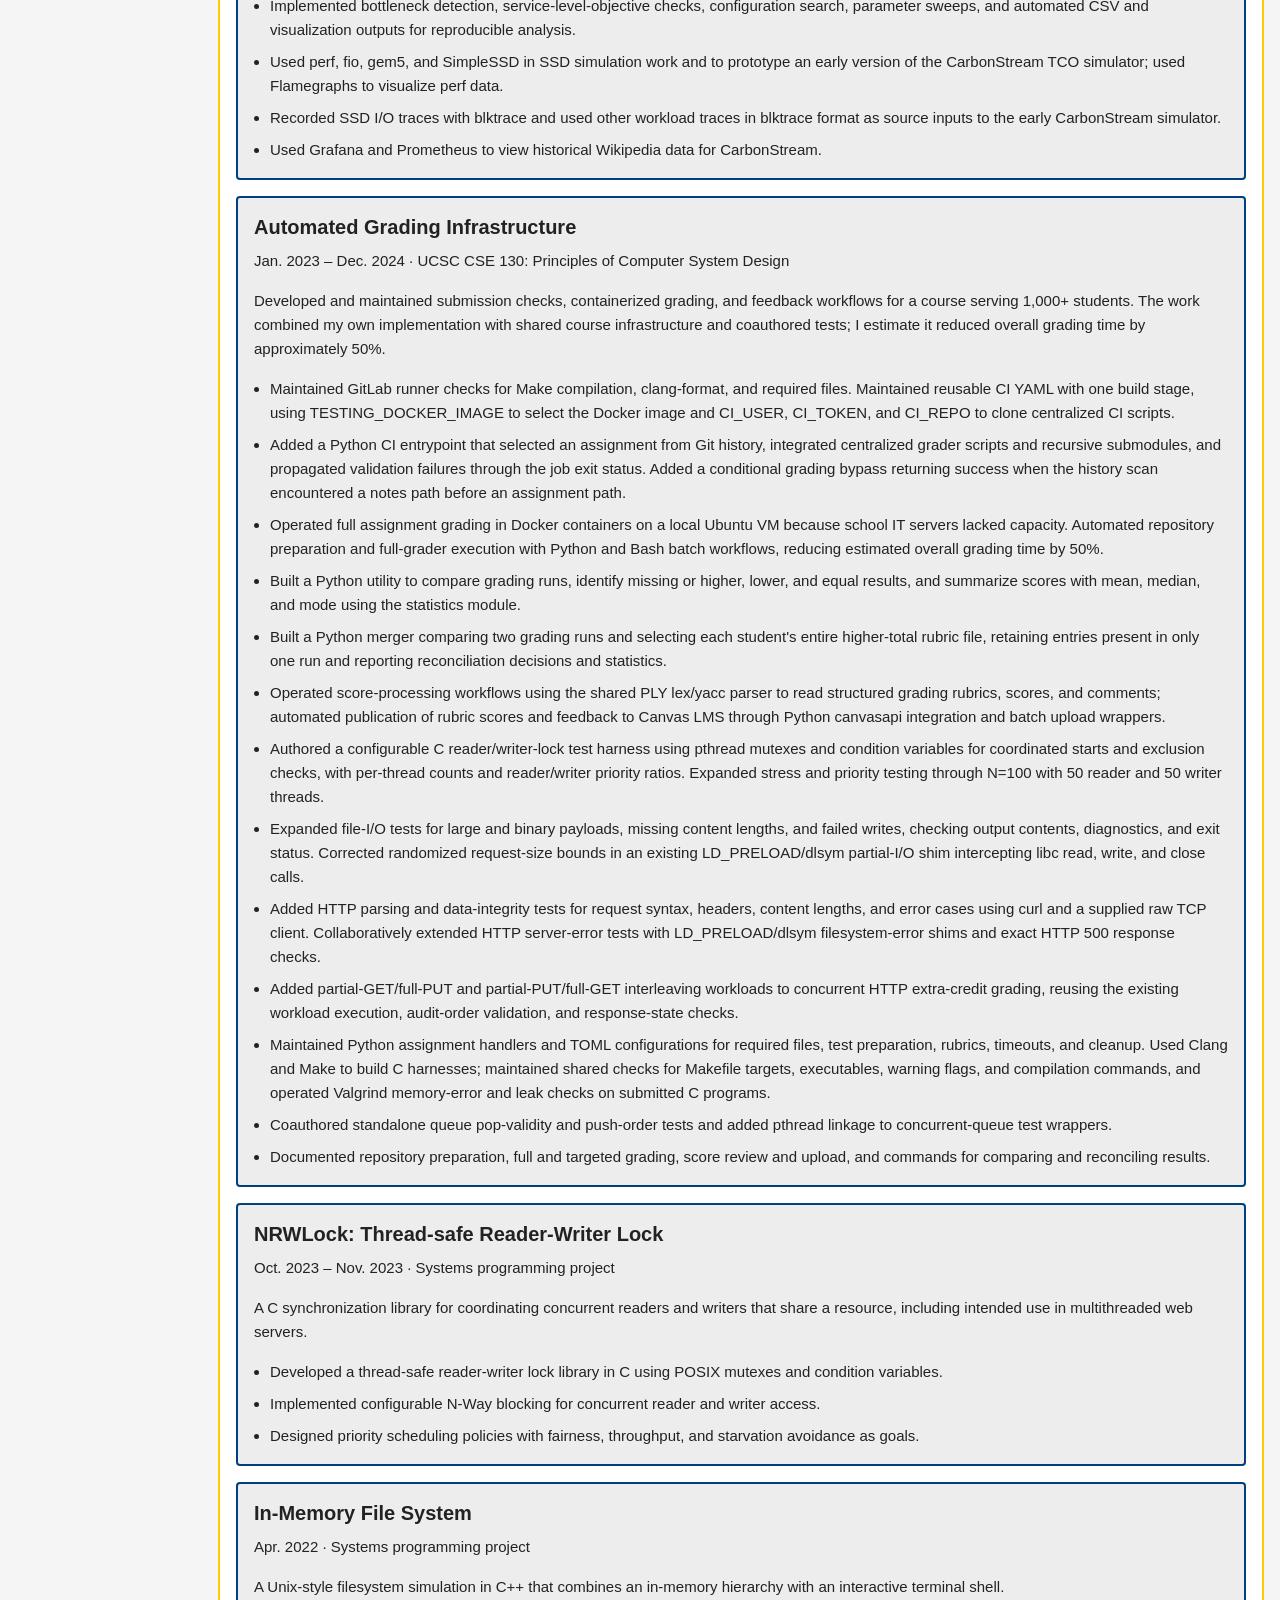
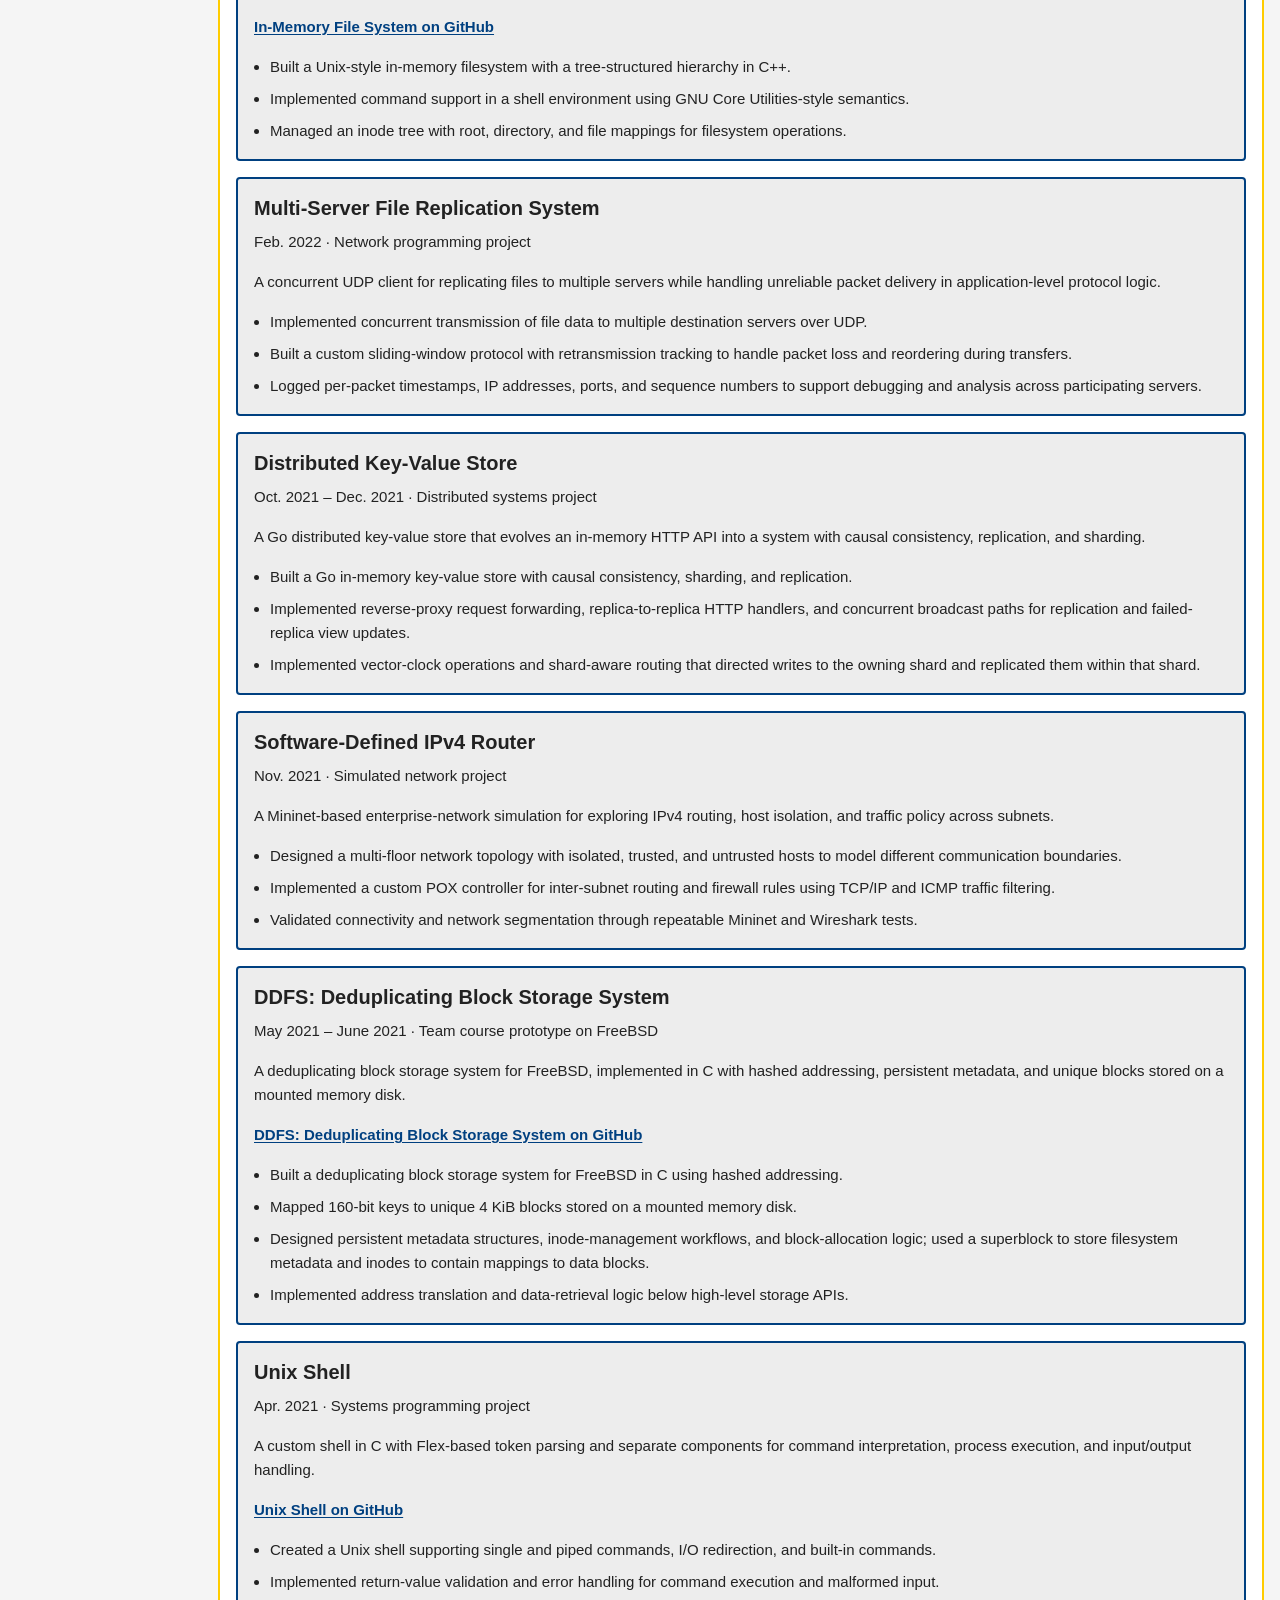
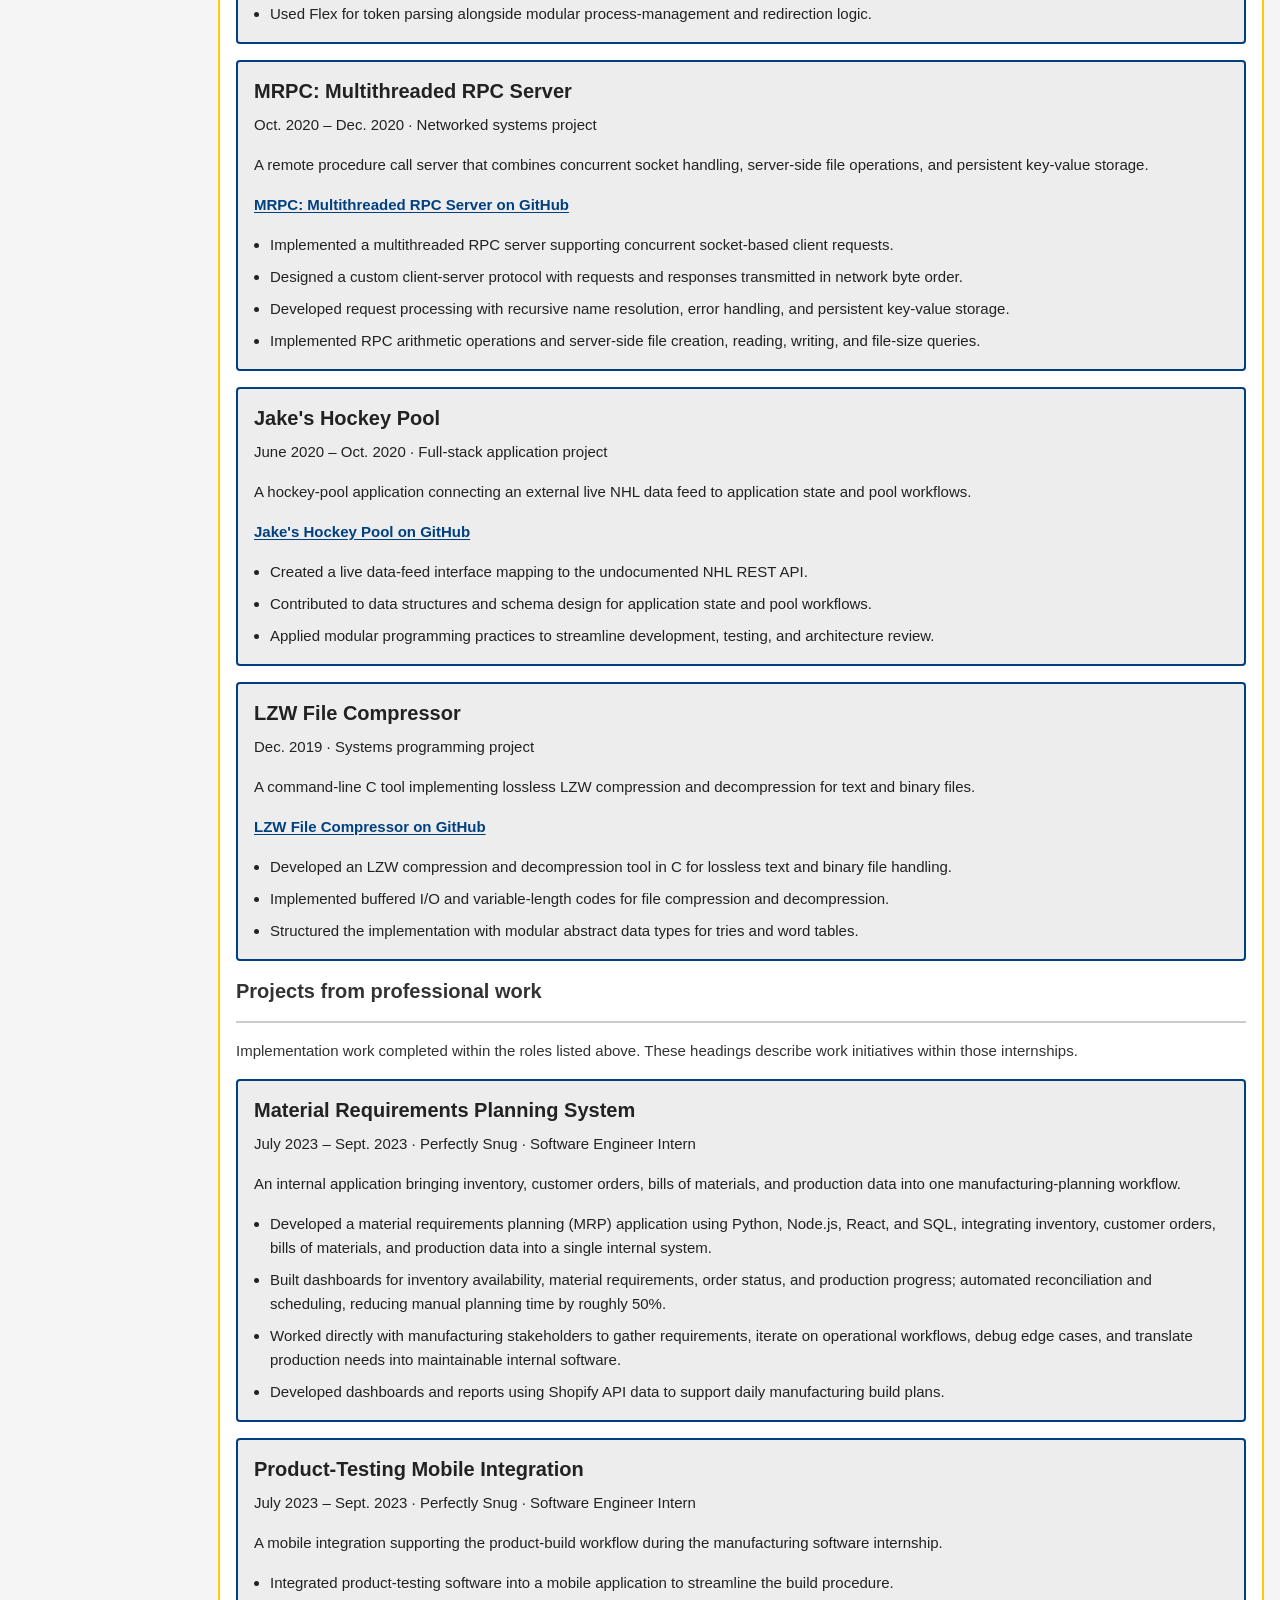
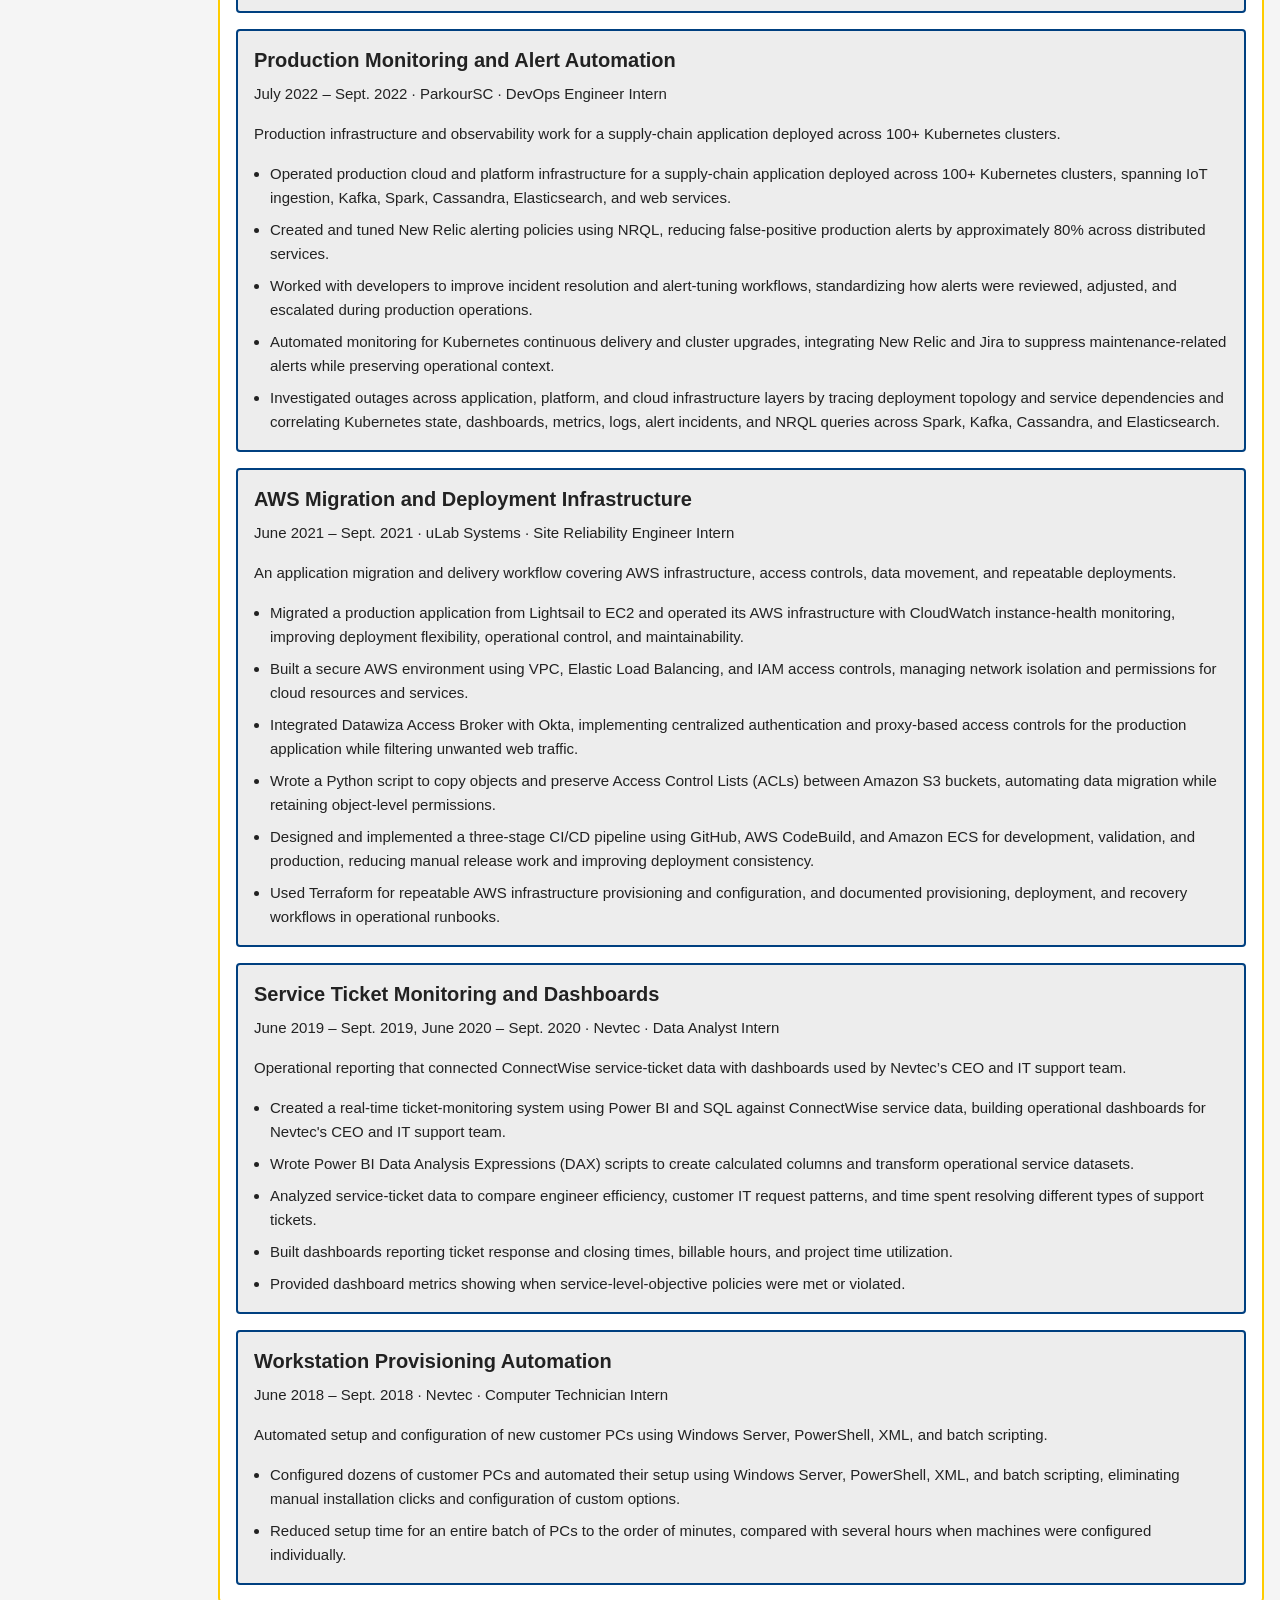
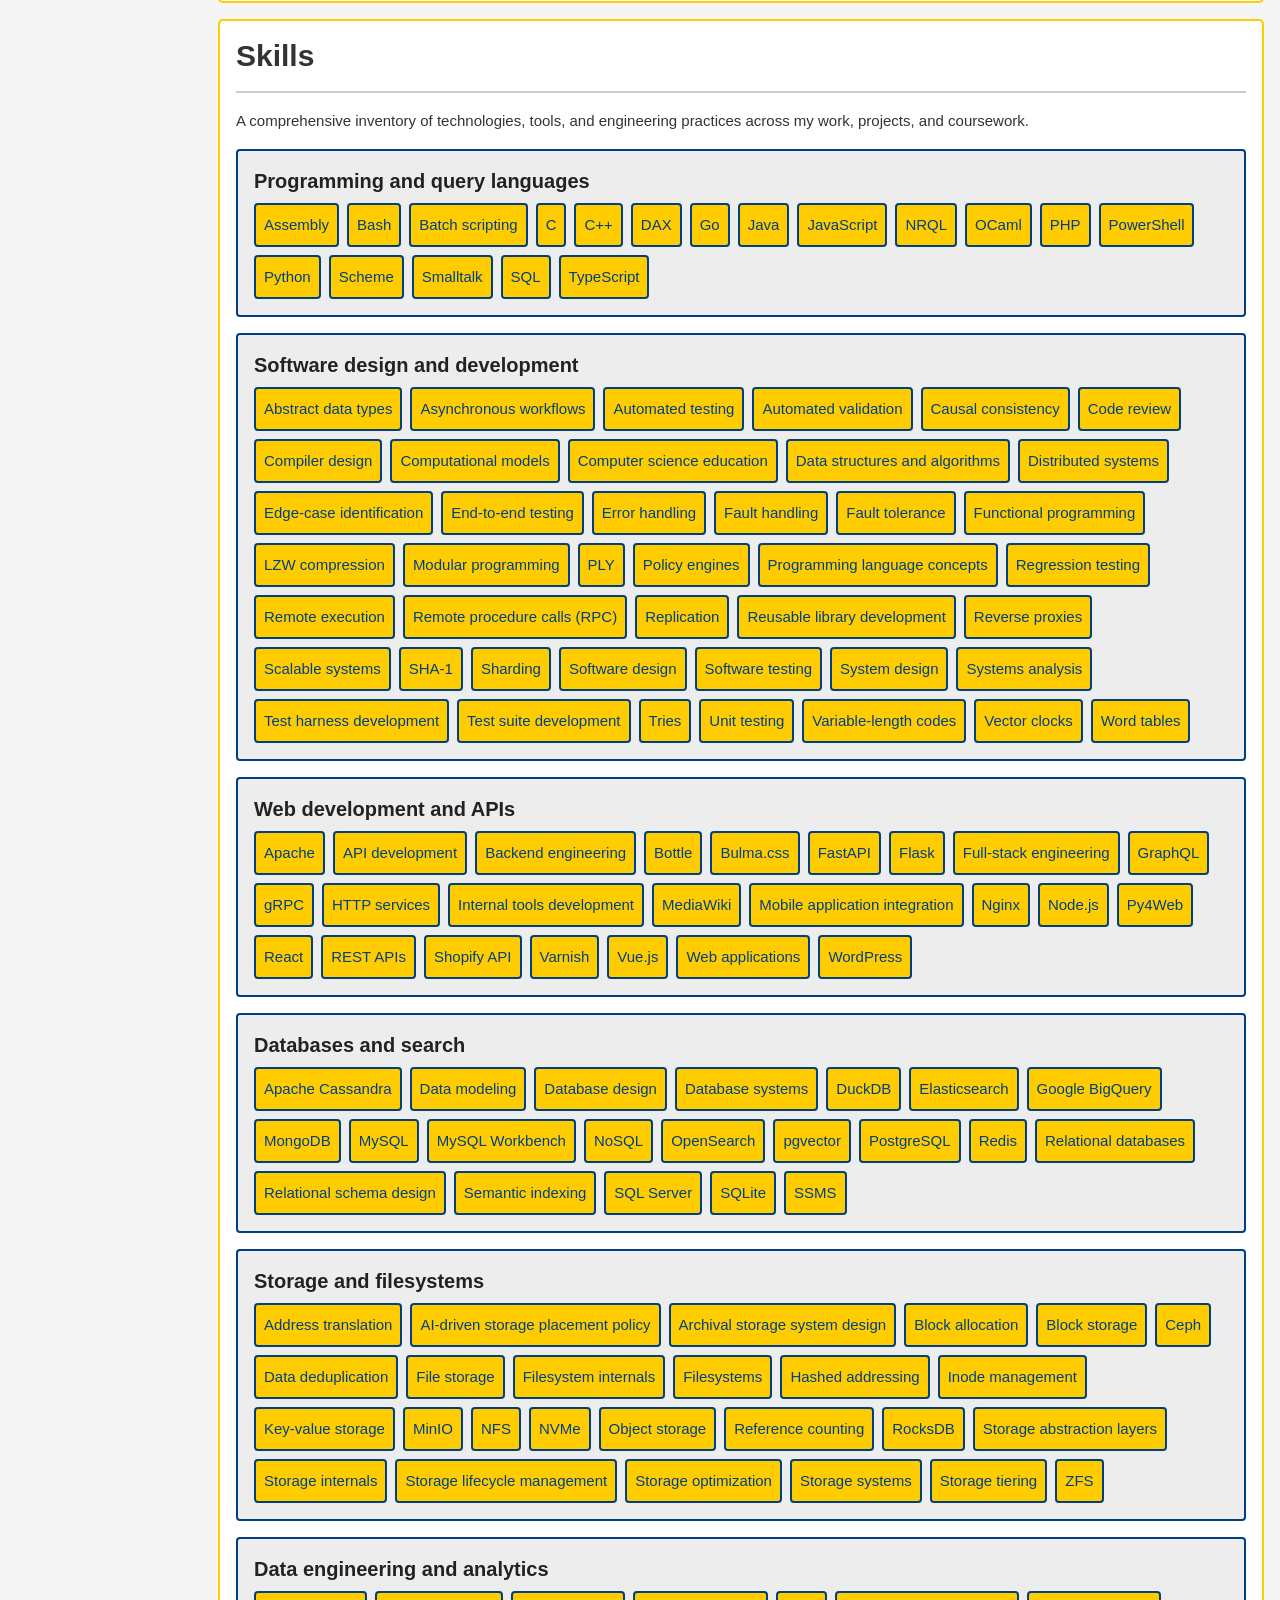
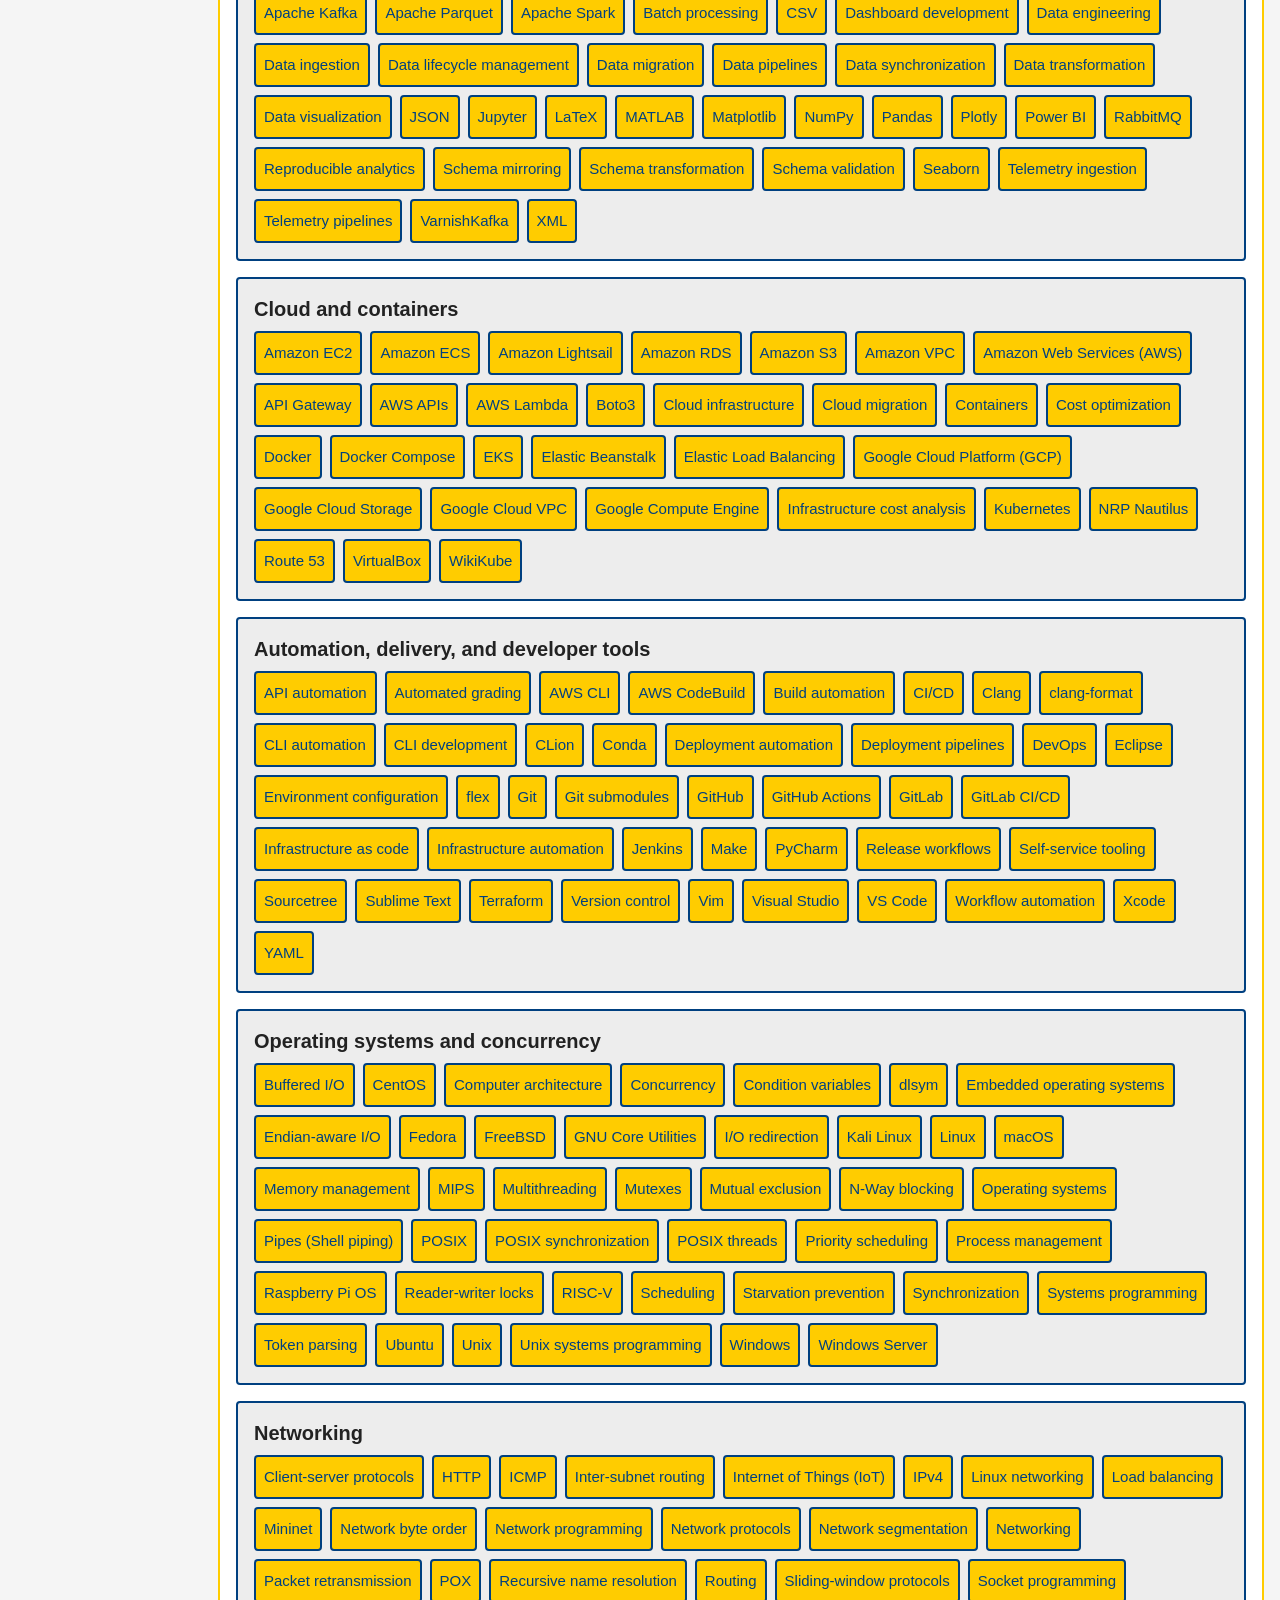
==== commit 99fe1bf7: "fix: fit portfolio sidebar with consistent monitor sizing" ====
--- a/index.html
+++ b/index.html
@@ -6,7 +6,7 @@
   <meta name="description" content="Mitchell Elliott’s work in software engineering, cloud infrastructure, systems and storage research, teaching, and technical projects.">
   <title>Mitchell Elliott - Software Engineer &amp; Researcher</title>
   <script src="assets/js/theme-init.js"></script>
-  <link rel="stylesheet" href="assets/css/site.css?v=66b7e27b">
+  <link rel="stylesheet" href="assets/css/site.css?v=4113e11d">
 </head>
 <body>
   <a class="skip-link" href="#main">Skip to content</a>
--- a/assets/css/site.css
+++ b/assets/css/site.css
@@ -1,16 +1,18 @@
 :root {
   color-scheme: light;
-  /* Type targets are whole pixels at the default 18px root and follow user font preferences. */
-  --type-unit: calc(1rem / 18);
-  --layout-gap: 24px;
-  --compact-gap: 12px;
+  /* Three relative type sizes: 15px, 20px, and 30px at the default browser font setting. */
+  --font-body: 1rem;
+  --font-entry: calc(4rem / 3);
+  --font-section: 2rem;
+  --layout-gap: 16px;
+  --compact-gap: 8px;
   --sidebar-width: calc(10rem + 2 * var(--layout-gap) + 2 * var(--box-border-width));
   --sidebar-gutter: var(--layout-gap);
   --sidebar-space: calc(var(--sidebar-width) + var(--sidebar-gutter));
   --blue: #004080;
   --gold: #ffcc00;
   --box-border-width: 2px;
-  --sidebar-control-font-size: calc(21 * var(--type-unit));
+  --sidebar-control-font-size: var(--font-body);
   /* Surface contrasts are paired across Light and Dark. */
   --background: #f5f5f5;
   --section: #fff;
@@ -44,35 +46,35 @@
   --rule: #666; --chip: var(--blue); --chip-text: var(--gold);
 }
 * { box-sizing: border-box; }
-html { font-size: 112.5%; scroll-padding-top: var(--layout-gap); }
-body { margin: 0; font: 1rem/1.6 Arial, sans-serif; color: var(--text); background: var(--background); }
+html { font-size: 93.75%; scroll-padding-top: var(--layout-gap); }
+body { margin: 0; font: var(--font-body)/1.6 Arial, sans-serif; color: var(--text); background: var(--background); }
 a { color: var(--link); text-underline-offset: 2px; }
 a:hover { text-decoration-thickness: 2px; }
 :focus-visible { outline: 2px solid var(--link); outline-offset: 3px; }
 .visually-hidden { position: absolute; width: 1px; height: 1px; padding: 0; margin: -1px; overflow: hidden; clip-path: inset(50%); white-space: nowrap; border: 0; }
 .skip-link { position: absolute; top: var(--compact-gap); left: var(--compact-gap); z-index: 20; padding: var(--compact-gap); color: var(--blue); background: var(--gold); transform: translateY(-200%); }
 .skip-link:focus { transform: none; }
-.site-header { display: flex; flex-direction: column; justify-content: center; min-height: var(--header-height, 0px); margin: var(--layout-gap) var(--layout-gap) 0 calc(var(--sidebar-space) + var(--layout-gap)); padding: var(--layout-gap); border: var(--box-border-width) solid var(--gold); border-radius: 6px; text-align: center; background: var(--section); color: var(--text); container-type: inline-size; }
+.site-header { display: flex; flex-direction: column; justify-content: center; min-height: var(--header-height, 0px); margin: var(--layout-gap) var(--layout-gap) 0 calc(var(--sidebar-space) + var(--layout-gap)); padding: var(--layout-gap); border: var(--box-border-width) solid var(--gold); border-radius: 5px; text-align: center; background: var(--section); color: var(--text); container-type: inline-size; }
 .mobile-portrait { display: none; }
 .header-copy { min-width: 0; container-type: inline-size; }
-.site-header h1 { margin: 0; font-size: min(3rem, 11.2cqi); line-height: 1.2; white-space: nowrap; }
-.site-header p { margin: var(--compact-gap) 0 0; font-size: calc(25 * var(--type-unit)); }
-.site-header .focus { font-size: calc(22 * var(--type-unit)); }
-.sidebar { --sidebar-control-height: calc(var(--sidebar-control-font-size) + 2 * var(--compact-gap) + 2 * var(--box-border-width)); position: fixed; inset: var(--sidebar-gutter) auto var(--sidebar-gutter) var(--sidebar-gutter); z-index: 10; width: var(--sidebar-width); border: var(--box-border-width) solid var(--gold); border-radius: 6px; background: var(--section); color: var(--text); font-size: calc(21 * var(--type-unit)); }
+.site-header h1 { margin: 0; font-size: var(--font-section); line-height: 1.2; white-space: nowrap; }
+.site-header p { margin: var(--compact-gap) 0 0; font-size: var(--font-body); }
+.site-header .focus { font-size: var(--font-body); }
+.sidebar { --sidebar-control-height: calc(var(--sidebar-control-font-size) + 2 * var(--compact-gap) + 2 * var(--box-border-width)); position: fixed; inset: var(--sidebar-gutter) auto var(--sidebar-gutter) var(--sidebar-gutter); z-index: 10; width: var(--sidebar-width); border: var(--box-border-width) solid var(--gold); border-radius: 5px; background: var(--section); color: var(--text); font-size: var(--font-body); }
 /* Extend the scrollport into the gutter, keeping its native scrollbar outside the frame. */
-.sidebar-scroll { width: calc(100% + 16px); height: 100%; overflow-x: hidden; overflow-y: auto; overscroll-behavior: contain; scrollbar-width: thin; }
+.sidebar-scroll { width: calc(100% + 13px); height: 100%; overflow-x: hidden; overflow-y: auto; overscroll-behavior: contain; scrollbar-width: thin; }
 .sidebar-content { width: calc(var(--sidebar-width) - 2 * var(--box-border-width)); padding: var(--layout-gap); }
 .identity { display: flex; flex-direction: column; min-height: var(--identity-height, 0px); text-align: center; margin-bottom: var(--layout-gap); padding-bottom: var(--layout-gap); border-bottom: var(--rule-width) solid var(--rule); }
 .identity img { display: block; width: 100%; height: auto; aspect-ratio: 1; margin: 0 auto var(--layout-gap); object-fit: cover; border-radius: 50%; border: var(--box-border-width) solid var(--gold); }
-.identity span { font-size: calc(24 * var(--type-unit)); font-weight: bold; white-space: nowrap; text-box: trim-both cap alphabetic; }
+.identity span { font-size: var(--font-entry); font-weight: bold; white-space: nowrap; text-box: trim-both cap alphabetic; }
 .sidebar ul { list-style: none; margin: 0; padding: 0; }
 .sidebar nav ul { display: flex; flex-direction: column; gap: var(--compact-gap); padding-top: var(--compact-gap); }
 .sidebar nav a, .downloads a, :is(.section-menu, .download-menu) > summary, .theme-control select { font-family: inherit; font-size: var(--sidebar-control-font-size); font-weight: 700; line-height: 1; }
-.sidebar nav a, .downloads a { display: flex; align-items: center; justify-content: center; min-height: var(--sidebar-control-height); padding: var(--compact-gap); border: var(--box-border-width) solid var(--blue); border-radius: 5px; background: var(--control-background); text-align: center; font-weight: bold; }
+.sidebar nav a, .downloads a { display: flex; align-items: center; justify-content: center; min-height: var(--sidebar-control-height); padding: var(--compact-gap); border: var(--box-border-width) solid var(--blue); border-radius: 4px; background: var(--control-background); text-align: center; font-weight: bold; }
 .sidebar nav a span, .downloads a span, :is(.section-menu, .download-menu) > summary span { text-box: trim-both cap alphabetic; }
-:is(.section-menu, .download-menu) > summary { position: relative; display: flex; align-items: center; justify-content: center; min-height: var(--sidebar-control-height); gap: var(--compact-gap); padding: var(--compact-gap) calc(var(--compact-gap) + 10px); border: var(--box-border-width) solid var(--blue); border-radius: 5px; background: var(--control-background); color: var(--control-text); text-align: center; list-style: none; cursor: pointer; }
+:is(.section-menu, .download-menu) > summary { position: relative; display: flex; align-items: center; justify-content: center; min-height: var(--sidebar-control-height); gap: var(--compact-gap); padding: var(--compact-gap) calc(var(--compact-gap) + 8px); border: var(--box-border-width) solid var(--blue); border-radius: 4px; background: var(--control-background); color: var(--control-text); text-align: center; list-style: none; cursor: pointer; }
 :is(.section-menu, .download-menu) > summary::-webkit-details-marker { display: none; }
-.dropdown-arrow { position: absolute; top: 50%; right: var(--compact-gap); width: 10px; height: 6px; transform: translateY(-50%); pointer-events: none; fill: none; stroke: currentColor; stroke-width: 2; stroke-linecap: round; stroke-linejoin: round; }
+.dropdown-arrow { position: absolute; top: 50%; right: var(--compact-gap); width: 8px; height: 5px; transform: translateY(-50%); pointer-events: none; fill: none; stroke: currentColor; stroke-width: 2; stroke-linecap: round; stroke-linejoin: round; }
 :is(.section-menu, .download-menu)[open] > summary .dropdown-arrow { transform: translateY(-50%) rotate(180deg); }
 .sidebar a { color: var(--control-text); text-decoration: none; }
 .sidebar a:hover { text-decoration: none; }
@@ -90,19 +92,19 @@
 :root[data-theme="light"] .theme-symbol-light,
 :root[data-theme="dark"] .theme-symbol-dark { display: inline; }
 .theme-select .dropdown-arrow { right: calc(var(--compact-gap) + var(--box-border-width)); }
-.theme-control select { appearance: none; -webkit-appearance: none; display: block; width: 100%; height: var(--sidebar-control-height); padding: var(--compact-gap) calc(var(--compact-gap) + 20px); border: var(--box-border-width) solid var(--blue); border-radius: 5px; background: var(--control-background); color: var(--control-text); text-align: center; text-align-last: center; cursor: pointer; }
+.theme-control select { appearance: none; -webkit-appearance: none; display: block; width: 100%; height: var(--sidebar-control-height); padding: var(--compact-gap) calc(var(--compact-gap) + 17px); border: var(--box-border-width) solid var(--blue); border-radius: 4px; background: var(--control-background); color: var(--control-text); text-align: center; text-align-last: center; cursor: pointer; }
 .container { margin-left: var(--sidebar-space); padding: var(--layout-gap); min-width: 0; }
-section { margin-bottom: var(--layout-gap); padding: var(--layout-gap); border: var(--box-border-width) solid var(--gold); border-radius: 6px; background: var(--section); }
+section { margin-bottom: var(--layout-gap); padding: var(--layout-gap); border: var(--box-border-width) solid var(--gold); border-radius: 5px; background: var(--section); }
 section:last-child { margin-bottom: 0; }
 section > p { margin: 0 0 var(--layout-gap); }
 /* Trim font leading so the visible heading, rather than its line box, gets the shared gap. */
-section h2 { margin: 0 0 var(--layout-gap); padding-bottom: var(--layout-gap); border-bottom: var(--rule-width) solid var(--rule); font-size: 2rem; line-height: 1.25; text-box: trim-both cap alphabetic; }
-section h3 { margin: 0 0 var(--compact-gap); font-size: calc(24 * var(--type-unit)); line-height: 1.4; }
-.project-group-heading { margin: var(--layout-gap) 0 var(--layout-gap); padding-bottom: var(--layout-gap); border-bottom: var(--rule-width) solid var(--rule); font-size: calc(30 * var(--type-unit)); text-box: trim-both cap alphabetic; }
-.section-item .entry-title { margin: 0 0 var(--compact-gap); font-size: calc(24 * var(--type-unit)); font-weight: 700; line-height: 1.35; }
-.section-item .role-title { margin: 0 0 var(--compact-gap); font-size: calc(22 * var(--type-unit)); font-weight: 400; line-height: 1.4; }
+section h2 { margin: 0 0 var(--layout-gap); padding-bottom: var(--layout-gap); border-bottom: var(--rule-width) solid var(--rule); font-size: var(--font-section); line-height: 1.25; text-box: trim-both cap alphabetic; }
+section h3 { margin: 0 0 var(--compact-gap); font-size: var(--font-entry); line-height: 1.4; }
+.project-group-heading { margin: var(--layout-gap) 0 var(--layout-gap); padding-bottom: var(--layout-gap); border-bottom: var(--rule-width) solid var(--rule); font-size: var(--font-entry); text-box: trim-both cap alphabetic; }
+.section-item .entry-title { margin: 0 0 var(--compact-gap); font-size: var(--font-entry); font-weight: 700; line-height: 1.35; }
+.section-item .role-title { margin: 0 0 var(--compact-gap); font-size: var(--font-body); font-weight: 400; line-height: 1.4; }
 .section-list, .education-list { display: flex; flex-direction: column; gap: var(--layout-gap); }
-.section-item, .education-item { padding: var(--layout-gap); border: var(--box-border-width) solid var(--blue); border-radius: 5px; color: var(--entry-text); background: var(--entry); overflow-wrap: anywhere; text-box: trim-both cap alphabetic; }
+.section-item, .education-item { padding: var(--layout-gap); border: var(--box-border-width) solid var(--blue); border-radius: 4px; color: var(--entry-text); background: var(--entry); overflow-wrap: anywhere; text-box: trim-both cap alphabetic; }
 .section-item p { margin: 0 0 var(--layout-gap); }
 .section-item p:last-child { margin-bottom: 0; }
 .section-item ul, .education-item ul { margin: var(--compact-gap) 0 0; padding-left: var(--layout-gap); }
@@ -113,21 +115,20 @@
 .skills-inline, .coursework-list { display: flex; flex-wrap: wrap; gap: var(--compact-gap); margin-top: var(--compact-gap); }
 .education-item .coursework-list { margin-bottom: 0; padding: 0; list-style: none; }
 .education-item .coursework-list li { margin: 0; }
-.skills-inline span, .coursework-list li { min-width: 0; max-width: 100%; padding: var(--compact-gap); border: var(--box-border-width) solid var(--chip-border); border-radius: 5px; background: var(--chip); color: var(--chip-text); font-weight: 500; text-box: trim-both cap alphabetic; }
+.skills-inline span, .coursework-list li { min-width: 0; max-width: 100%; padding: var(--compact-gap); border: var(--box-border-width) solid var(--chip-border); border-radius: 4px; background: var(--chip); color: var(--chip-text); font-weight: 500; text-box: trim-both cap alphabetic; }
 .contact-links { display: flex; flex-wrap: wrap; align-items: center; gap: var(--layout-gap); }
 .contact-links > span { text-box: trim-both cap alphabetic; }
-.project-link-note { display: inline-block; font-size: calc(16 * var(--type-unit)); }
+.project-link-note { display: inline-block; font-size: var(--font-body); }
 .footer { margin: var(--layout-gap) 0 0; color: var(--text); text-align: center; }
 .footer p { margin: 0; }
 @media (max-width: 50em) {
   html { scroll-padding-top: 0; }
   .site-header, .container { margin-left: 0; }
-  .site-header { display: grid; min-height: 0; grid-template-columns: 80px minmax(0, 1fr); align-items: center; gap: var(--compact-gap); margin: var(--compact-gap) var(--compact-gap) 0; padding: var(--layout-gap); text-align: left; }
-  .mobile-portrait { display: block; width: 80px; height: 80px; object-fit: cover; border: var(--box-border-width) solid var(--gold); border-radius: 50%; }
-  .site-header h1 { font-size: min(2rem, 11.2cqi); }
-  .site-header p { margin-top: var(--compact-gap); font-size: calc(19 * var(--type-unit)); line-height: 1.4; }
-  .site-header .focus { grid-column: 1 / -1; margin: 0; font-size: calc(16 * var(--type-unit)); line-height: 1.5; }
-  .sidebar { --sidebar-control-font-size: calc(16 * var(--type-unit)); position: static; width: auto; margin: var(--compact-gap) var(--compact-gap) 0; font-size: 1rem; }
+  .site-header { display: grid; min-height: 0; grid-template-columns: 67px minmax(0, 1fr); align-items: center; gap: var(--compact-gap); margin: var(--compact-gap) var(--compact-gap) 0; padding: var(--layout-gap); text-align: left; }
+  .mobile-portrait { display: block; width: 67px; height: 67px; object-fit: cover; border: var(--box-border-width) solid var(--gold); border-radius: 50%; }
+  .site-header p { margin-top: var(--compact-gap); line-height: 1.4; }
+  .site-header .focus { grid-column: 1 / -1; margin: 0; line-height: 1.5; }
+  .sidebar { position: static; width: auto; margin: var(--compact-gap) var(--compact-gap) 0; }
   .sidebar-scroll { width: auto; height: auto; overflow: visible; }
   .sidebar-content { width: auto; }
   .sidebar .identity { display: none; }
@@ -138,19 +139,15 @@
   .download-menu { width: 100%; margin: 0; padding: 0; border: 0; }
   .theme-control { width: 100%; margin: 0; padding: var(--layout-gap) 0 0; border: 0; border-top: var(--rule-width) solid var(--rule); }
   .container { padding: var(--compact-gap); }
-  section h2 { font-size: calc(32 * var(--type-unit)); }
 }
 @media (max-width: 30em) {
   section { padding: var(--compact-gap); }
   .site-header { grid-template-columns: minmax(0, 1fr); gap: var(--compact-gap); padding: var(--layout-gap); text-align: center; }
-  .site-header h1 { font-size: min(calc(30 * var(--type-unit)), 11.2cqi); }
-  .site-header p { font-size: 1rem; }
-  .site-header .focus { font-size: calc(15 * var(--type-unit)); line-height: 1.4; }
-  .mobile-portrait { justify-self: center; width: 64px; height: 64px; }
+  .site-header .focus { line-height: 1.4; }
+  .mobile-portrait { justify-self: center; width: 53px; height: 53px; }
   .theme-control { width: 100%; padding: var(--layout-gap) 0 0; border-left: 0; border-top: var(--rule-width) solid var(--rule); }
 }
 @media (max-width: 23em) {
-  section h2 { font-size: calc(30 * var(--type-unit)); }
   .sidebar nav ul { grid-template-columns: minmax(0, 1fr); }
   .downloads { width: 100%; flex-direction: column; }
   .section-item, .education-item { padding: var(--compact-gap); }
